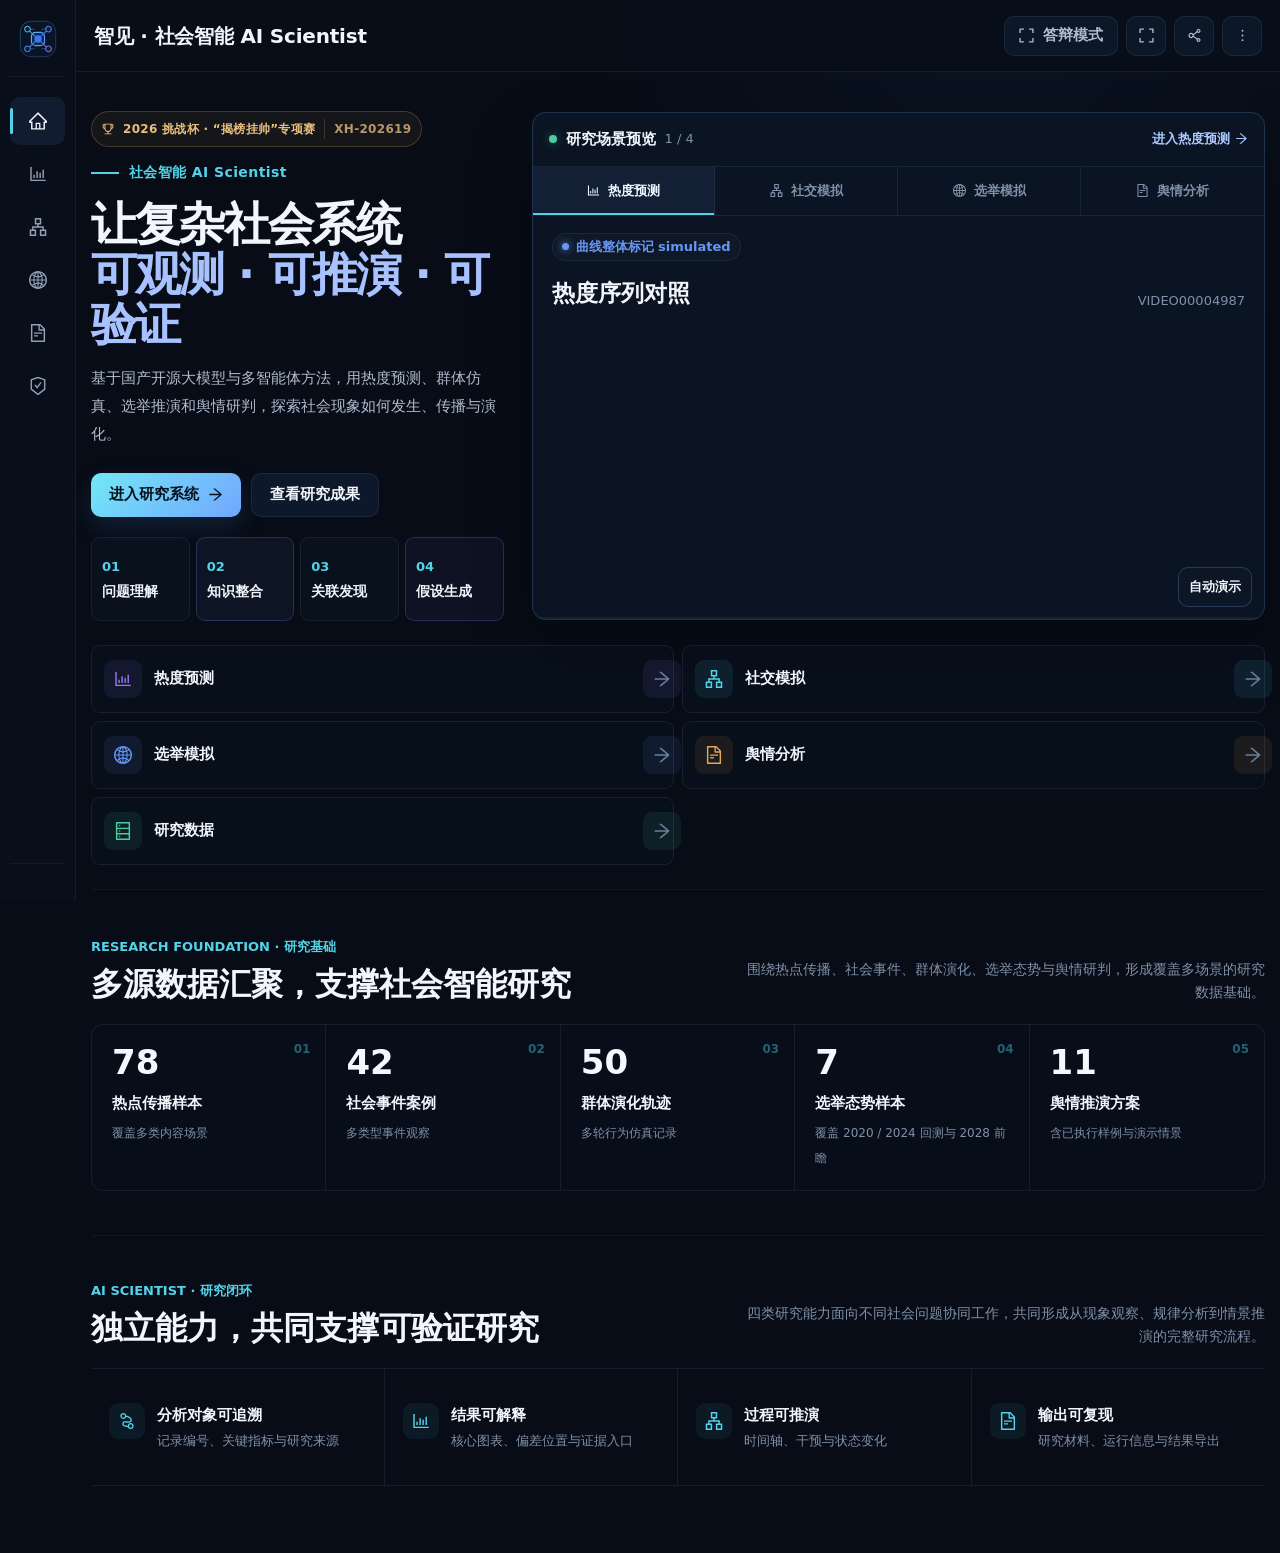
==== index.html @ b5a38bbb "Publish responsive Zhijian AI Scientist showcase" ====
<!doctype html>
<html lang="zh-CN">
  <head>
    <meta charset="UTF-8" />
    <meta name="viewport" content="width=device-width, initial-scale=1.0, viewport-fit=cover" />
    <meta name="theme-color" content="#050913" />
    <link rel="icon" type="image/svg+xml" href="./favicon.svg" />
    <meta name="description" content="智见 - 面向挑战杯的社会智能 AI Scientist 分析与模拟平台" />
    <title>智见 · 社会智能 AI Scientist</title>
    <script type="module" crossorigin src="./assets/index-C0Uog1P8.js"></script>
    <link rel="modulepreload" crossorigin href="./assets/jsx-runtime-D5q0Dhmc.js">
    <link rel="stylesheet" crossorigin href="./assets/index-C9B5dlWa.css">
  </head>
  <body>
    <div id="root"></div>
  </body>
</html>
---- assets/index-C9B5dlWa.css ----
:root{--lightningcss-light: ;--lightningcss-dark:initial;color-scheme:dark;--bg-0:#070c16;--bg-1:#09111d;--bg-2:#0b1422;--panel:#0c1625;--panel-raised:#101c2e;--panel-soft:#091321;--line:#8ea6c91c;--line-strong:#709ee045;--text-1:#f2f6fc;--text-2:#b0bdd0;--text-3:#7f90a8;--blue:#6697f6;--cyan:#54d3e8;--purple:#9478ee;--green:#4ccda0;--orange:#e2a853;--red:#ef7182;--rep:#df6877;--dem:#5f8ee9;--shadow:0 18px 44px #0000002e;--radius-xl:14px;--radius-lg:12px;--radius-md:10px;--sidebar:208px;--sidebar-collapsed:76px;--topbar:72px;--font-cn:"Noto Sans SC", "PingFang SC", "Microsoft YaHei", system-ui, sans-serif;--type-display-size:clamp(48px, 4.2vw, 58px);--type-page-title-size:clamp(28px, 2vw, 32px);--type-panel-title-size:18px;--type-body-size:15px;--type-label-size:13px;--font-latin:Inter, "Segoe UI", system-ui, sans-serif;--space-1:8px;--space-2:16px;--space-3:24px;--space-4:32px}*{box-sizing:border-box}html{scroll-behavior:smooth;background:var(--bg-0)}body{background:var(--bg-0);min-height:100vh;color:var(--text-1);font-family:var(--font-cn);font-size:var(--type-body-size);-webkit-font-smoothing:antialiased;text-rendering:optimizelegibility;margin:0;line-height:1.67}button,input,select,textarea{font:inherit}select{text-align:left;text-align-last:left;vertical-align:middle;line-height:1.35}select option{color:var(--text-1);background:#0a1423}button,a{-webkit-tap-highlight-color:transparent}button{color:inherit}a{color:inherit;text-decoration:none}img{max-width:100%;display:block}button:focus-visible,a:focus-visible,input:focus-visible,select:focus-visible,textarea:focus-visible{outline-offset:2px;outline:2px solid #54d3e8cc}::selection{color:#fff;background:#6697f659}::-webkit-scrollbar{width:9px;height:9px}::-webkit-scrollbar-track{background:#0409106b}::-webkit-scrollbar-thumb{background:#7c92b447 padding-box padding-box;border:2px solid #0000;border-radius:10px}::-webkit-scrollbar-thumb:hover{background:#7c92b47a padding-box padding-box;border:2px solid #0000}#root{min-height:100vh}[data-motion=reduced] *,[data-motion=reduced] :before,[data-motion=reduced] :after{scroll-behavior:auto!important;transition-duration:.001ms!important;animation-duration:.001ms!important;animation-iteration-count:1!important}.project-emblem{flex:none;width:48px;height:48px}.project-emblem.is-compact{width:42px;height:42px}.icon-button,.tool-button,.compact-button,.primary-button,.secondary-button,.ghost-button{cursor:pointer;white-space:nowrap;border:0;justify-content:center;align-items:center;gap:9px;transition:transform .16s,background .16s,border-color .16s,color .16s,opacity .16s;display:inline-flex}.icon-button{width:40px;height:40px;color:var(--text-2);border:1px solid var(--line);background:#0c1727;border-radius:10px}.icon-button:hover{color:#fff;border-color:var(--line-strong);background:#122238}.tool-button,.compact-button{min-height:40px;color:var(--text-2);border:1px solid var(--line);background:#0c1727;border-radius:10px;padding:0 14px;font-size:15px;font-weight:600}.tool-button:hover,.compact-button:hover{color:#fff;border-color:var(--line-strong);background:#122238}.tool-button.active,.presentation-toggle.active{color:#dff9ff;background:#54d3e81c;border-color:#54d3e857}.primary-button,.secondary-button{border-radius:10px;min-height:44px;padding:0 18px;font-size:15px;font-weight:700}.primary-button{color:#07111c;background:linear-gradient(135deg,#72e8f6,#72a6ff);box-shadow:0 10px 26px #4c91e129}.primary-button:hover{filter:brightness(1.04);transform:translateY(-1px)}.secondary-button{color:var(--text-1);border:1px solid var(--line);background:#0d192a}.secondary-button:hover,.secondary-button.active{border-color:var(--line-strong);background:#122239}button:disabled{cursor:not-allowed;opacity:.42}.data-badge{border:1px solid var(--line);min-height:28px;color:var(--text-2);white-space:nowrap;background:#ffffff05;border-radius:999px;align-items:center;gap:7px;padding:0 9px;font-size:13px;font-weight:600;display:inline-flex}.data-badge i{background:currentColor;border-radius:50%;width:7px;height:7px;box-shadow:0 0 8px}.data-history{color:#91a8c8}.data-truth{color:var(--green)}.data-simulation{color:var(--blue)}.data-prediction{color:var(--purple)}.data-input{color:var(--orange)}.data-source{color:var(--cyan)}.data-missing{color:#8b98aa}.pill{border:1px solid var(--line);min-height:30px;color:var(--text-2);background:#ffffff05;border-radius:999px;align-items:center;gap:7px;padding:0 10px;font-size:13px;font-weight:600;display:inline-flex}.pill-blue{color:#a9c7ff;background:#6697f614;border-color:#6697f638}.pill-cyan{color:#a9f1fb;background:#54d3e814;border-color:#54d3e838}.pill-purple{color:#c6b5ff;background:#9478ee14;border-color:#9478ee38}.pill-green{color:#aef1d4;background:#4ccda014;border-color:#4ccda038}.pill-orange{color:#f2cb88;background:#e2a85314;border-color:#e2a85338}.surface-panel{border:1px solid var(--line);border-radius:var(--radius-xl);background:var(--panel);min-width:0;position:relative;overflow:hidden}.surface-panel.surface-primary{background:linear-gradient(145deg,#132237fa,#0a1422fa);border-color:#6697f647;box-shadow:0 20px 48px #0000002e,inset 0 1px #ffffff06}.surface-panel.surface-primary:before{content:"";opacity:.8;background:linear-gradient(90deg,#0000,#54d3e8b3,#9478eeb3,#0000);height:2px;position:absolute;inset:0 0 auto}.surface-panel.surface-quiet{background:var(--panel-soft);border-color:#8ea6c914}.panel-header{justify-content:space-between;align-items:flex-start;gap:16px;min-height:66px;padding:18px 20px 12px;display:flex}.panel-heading{min-width:0}.panel-title-row{flex-wrap:wrap;align-items:center;gap:10px;display:flex}.panel-title{color:var(--text-1);letter-spacing:-.2px;margin:0;font-size:18px;font-weight:700;line-height:1.35}.panel-subtitle{color:var(--text-3);margin:5px 0 0;font-size:14px;line-height:1.5}.panel-actions{flex-wrap:wrap;align-items:center;gap:8px;margin-left:auto;display:flex}.panel-body{min-width:0;padding:0 20px 20px}.context-toolbar{border:1px solid var(--line);z-index:12;background:#0a1320f5;border-radius:12px;align-items:center;gap:12px;min-height:64px;margin-bottom:22px;padding:10px 12px;display:flex;position:relative;box-shadow:0 10px 30px #0000001a}.context-primary,.context-filters,.context-sources,.context-actions{align-items:center;gap:9px;display:flex}.context-spacer{flex:1}.context-sources{flex-wrap:wrap;justify-content:flex-end}.toolbar-field{border:1px solid var(--line);background:#091321;border-radius:10px;align-items:center;gap:10px;min-height:42px;padding:0 11px;display:flex}.toolbar-field>span{color:var(--text-3);white-space:nowrap;font-size:13px}.toolbar-field select,.tech-select{min-height:34px;color:var(--text-1);border:1px solid var(--line);background:#0c1727;border-radius:8px;outline:none;padding:0 30px 0 10px;font-size:14px}.toolbar-summary{color:var(--text-2);font-size:14px}.record-picker{min-width:280px;position:relative}.record-picker-trigger{border:1px solid var(--line);cursor:pointer;text-align:left;background:#091321;border-radius:10px;justify-content:space-between;align-items:center;gap:14px;width:100%;min-height:44px;padding:7px 12px;display:flex}.record-picker-trigger:hover,.record-picker-trigger.active{border-color:var(--line-strong);background:#0d1a2c}.record-picker-trigger>span{flex-direction:column;align-items:flex-start;min-width:0;line-height:1.2;display:flex}.record-picker-trigger small{color:var(--text-3);font-size:13px;line-height:1.25}.record-picker-trigger strong{text-overflow:ellipsis;white-space:nowrap;max-width:340px;color:var(--text-1);margin-top:4px;font-size:14px;font-weight:700;line-height:1.35;overflow:hidden}.record-picker-popover{z-index:80;border:1px solid var(--line-strong);background:#0a1423;border-radius:12px;width:min(460px,100vw - 40px);padding:14px;position:absolute;top:calc(100% + 8px);left:0;box-shadow:0 24px 60px #00000061}.picker-header{justify-content:space-between;align-items:center;padding:1px 2px 11px;display:flex}.picker-header strong{font-size:15px}.picker-header span{color:var(--text-3);font-size:13px}.picker-search{border:1px solid var(--line);min-height:42px;color:var(--text-3);background:#07101c;border-radius:9px;align-items:center;gap:10px;padding:0 11px;display:flex}.picker-search input{width:100%;min-width:0;color:var(--text-1);background:0 0;border:0;outline:0;font-size:14px}.picker-list{flex-direction:column;gap:6px;max-height:min(440px,58vh);margin-top:10px;padding-right:2px;display:flex;overflow:auto}.picker-list>button{width:100%;min-height:58px;color:var(--text-2);cursor:pointer;text-align:left;background:0 0;border:1px solid #0000;border-radius:9px;flex-direction:column;justify-content:center;align-items:stretch;gap:4px;padding:10px 12px;display:flex;position:relative}.picker-list>button:hover{background:#0e1b2e}.picker-list>button.active{background:#6697f61a;border-color:#6697f642}.picker-list>button strong{min-width:0;color:var(--text-1);font-size:14px;line-height:1.4}.picker-list>button span{min-width:0;color:var(--text-3);font-size:13px;line-height:1.35}.object-heading{justify-content:space-between;align-items:flex-end;gap:24px;margin:0 0 20px;display:flex}.object-heading>div:first-child{min-width:0}.object-eyebrow{color:var(--text-3);font-family:var(--font-latin), var(--font-cn);letter-spacing:.4px;font-size:13px;font-weight:700}.object-heading h2{color:var(--text-1);letter-spacing:-.6px;margin:5px 0;font-size:clamp(28px,2vw,34px);line-height:1.22}.object-description{max-width:900px;color:var(--text-2);margin:0;font-size:15px;line-height:1.7}.object-meta{flex:none;align-items:center;gap:8px;display:flex}.value-strip{border:1px solid var(--line);background:var(--panel-soft);border-radius:12px;grid-template-columns:repeat(4,minmax(0,1fr));margin:16px 0;display:grid;overflow:hidden}.value-strip>div{border-right:1px solid var(--line);min-height:104px;padding:16px 18px;position:relative}.value-strip>div:last-child{border-right:0}.value-strip>div.is-accent{background:linear-gradient(135deg,#9478ee24,#0c1625f5)}.value-strip>div.is-accent:before{content:"";background:var(--purple);width:3px;position:absolute;top:0;bottom:0;left:0}.value-strip span{color:var(--text-3);font-size:13px}.value-strip strong{color:var(--text-1);font-family:var(--font-latin), var(--font-cn);font-variant-numeric:tabular-nums;margin-top:5px;font-size:clamp(25px,2vw,34px);line-height:1.15;display:block}.value-strip footer{min-height:28px;color:var(--text-3);flex-wrap:wrap;align-items:center;gap:8px;margin-top:8px;font-size:13px;display:flex}.data-meaning{color:var(--text-3);flex-wrap:wrap;align-items:center;gap:6px 12px;font-size:13px;display:flex}.data-meaning span{gap:5px;display:inline-flex}.data-meaning b{color:var(--text-2);font-weight:700}.conclusion-bar{border:1px solid var(--line);min-height:50px;color:var(--text-2);background:#091421;border-radius:10px;align-items:center;gap:12px;margin-top:14px;padding:11px 14px;font-size:14px;line-height:1.65;display:flex}.conclusion-bar strong{color:var(--text-1)}.conclusion-mark{background:var(--blue);border-radius:4px;align-self:stretch;width:4px}.conclusion-purple .conclusion-mark{background:var(--purple)}.conclusion-cyan .conclusion-mark{background:var(--cyan)}.conclusion-orange .conclusion-mark{background:var(--orange)}.empty-state{min-height:150px;color:var(--text-3);text-align:center;flex-direction:column;justify-content:center;align-items:center;gap:8px;display:flex}.empty-state .anticon{opacity:.68;font-size:28px}.empty-state strong{color:var(--text-2);font-size:15px}.empty-state p{max-width:420px;margin:0;font-size:14px}.metrics-grid{gap:14px;display:grid}.metrics-grid.four{grid-template-columns:repeat(4,minmax(0,1fr))}.metric-card{border:1px solid var(--line);background:var(--panel);border-radius:12px;min-height:126px;padding:16px 17px}.metric-card.is-featured{border-color:var(--line-strong);background:var(--panel-raised)}.metric-topline,.metric-footer{justify-content:space-between;align-items:center;gap:10px;display:flex}.metric-label{color:var(--text-2);font-size:13px}.metric-icon{color:var(--text-3);font-size:18px}.metric-value-row{align-items:baseline;gap:6px;margin-top:7px;display:flex}.metric-value-row strong{font-size:30px;line-height:1.1}.metric-value-row>span{color:var(--text-3);font-size:13px}.metric-footer{color:var(--text-3);margin-top:10px;font-size:13px}.metric-hint{min-width:0}.two-column-grid{grid-template-columns:repeat(2,minmax(0,1fr));gap:16px;margin-top:16px;display:grid}.chart-xl{height:392px}.chart-large{height:310px}.chart-social-wide{height:270px}.chart-opinion-primary{height:320px}.tag-row{flex-wrap:wrap;gap:8px;display:flex}.presentation-secondary{display:contents}.source-notice{min-height:42px;color:var(--text-2);border:1px solid var(--line);background:#0a1626;border-radius:10px;align-items:center;gap:9px;padding:9px 12px;font-size:13px;display:flex}.source-notice.compact{min-height:34px}.source-warning{color:#e9d0a4;background:#e2a85313;border-color:#e2a85347}.source-danger{color:#f1bcc4;background:#ef718213;border-color:#ef71824d}.source-notice strong{color:var(--text-1)}.record-picker-trigger:focus-visible{border-color:var(--cyan)}.picker-list>button.keyboard-active{outline-offset:-2px;background:#102039;outline:2px solid #54d3e8a6}.picker-list>button[aria-selected=true]{padding-right:70px}.picker-list>button[aria-selected=true]:after{content:"当前";color:#78ddea;background:#54d3e814;border:1px solid #54d3e833;border-radius:999px;place-items:center;min-width:38px;height:22px;font-size:11px;font-weight:700;line-height:1;display:grid;position:absolute;top:50%;right:12px;transform:translateY(-50%)}.expandable-text p{color:var(--text-2);-webkit-line-clamp:var(--clamp-lines,3);-webkit-box-orient:vertical;margin:0;font-size:15px;line-height:1.72;display:-webkit-box;overflow:hidden}.expandable-text.expanded p{display:block;overflow:visible}.expandable-text button{color:#a9c7ff;cursor:pointer;background:0 0;border:0;margin-top:6px;padding:0;font-size:13px;font-weight:700}.error-state,.route-error-boundary{min-height:240px;color:var(--text-3);text-align:center;flex-direction:column;justify-content:center;align-items:center;gap:10px;padding:28px;display:flex}.error-state-icon{width:38px;height:38px;color:var(--red);background:#ef718214;border:1px solid #ef718259;border-radius:50%;place-items:center;font-size:20px;font-weight:800;display:grid}.error-state strong,.route-error-boundary h2{color:var(--text-1);font-size:18px}.error-state p,.route-error-boundary p{max-width:640px;margin:0;font-size:14px;line-height:1.65}.drawer-layer,.dialog-layer{z-index:200;justify-content:flex-end;display:flex;position:fixed;inset:0}.drawer-scrim{-webkit-backdrop-filter:blur(2px);backdrop-filter:blur(2px);cursor:default;background:#02070dad;border:0;width:100%;position:absolute;inset:0}.detail-drawer{z-index:1;border-left:1px solid var(--line-strong);background:#091321;height:100%;animation:.2s ease-out drawerIn;position:relative;overflow:hidden;box-shadow:-28px 0 70px #00000059}@keyframes drawerIn{0%{opacity:.4;transform:translate(24px)}to{opacity:1;transform:translate(0)}}.drawer-header{border-bottom:1px solid var(--line);justify-content:space-between;align-items:flex-start;gap:20px;min-height:82px;padding:20px 22px;display:flex}.drawer-header h2{margin:0;font-size:21px;line-height:1.35}.drawer-header p{color:var(--text-3);margin:5px 0 0;font-size:14px;line-height:1.55}.drawer-content{height:calc(100% - 82px);padding:22px;overflow:auto}.info-sections{flex-direction:column;gap:24px;display:flex}.info-sections>section{border-bottom:1px solid var(--line);padding-bottom:20px}.info-sections>section:last-child{border-bottom:0}.info-sections header h3{margin:0;font-size:17px}.info-sections header p{color:var(--text-3);margin:5px 0 0;font-size:14px;line-height:1.6}.info-sections dl{margin:14px 0 0}.info-sections dl>div{border-top:1px solid #8ea6c913;grid-template-columns:150px minmax(0,1fr);gap:18px;padding:12px 0;display:grid}.info-sections dt{color:var(--text-3);font-size:13px;font-weight:600}.info-sections dd{min-width:0;color:var(--text-1);overflow-wrap:anywhere;flex-wrap:wrap;align-items:flex-start;gap:8px;margin:0;font-size:14px;display:flex}.info-sections dd>span:first-child{flex:220px}.info-sections dd small{color:var(--text-3);flex:100%;font-size:13px;line-height:1.55}.chart-tools{align-items:center;gap:6px;display:inline-flex}.compact-icon{border-radius:8px;width:34px;height:34px}.chart-inspector-visual{min-height:560px}.chart-inspector-visual>*{height:68vh!important;min-height:540px!important}.data-table-wrap{border:1px solid var(--line);border-radius:10px;max-height:calc(100vh - 170px);overflow:auto}.data-table{border-collapse:collapse;width:100%;font-size:14px}.data-table caption{color:var(--text-2);text-align:left;padding:13px 14px;font-weight:700}.data-table th,.data-table td{border-bottom:1px solid var(--line);text-align:left;vertical-align:top;white-space:nowrap;padding:11px 13px}.data-table th{z-index:1;color:var(--text-2);background:#101c2e;font-size:13px;position:sticky;top:0}.data-table td{color:var(--text-1);font-variant-numeric:tabular-nums}.data-table tbody tr:hover{background:#6697f60e}.dialog-layer{justify-content:center;align-items:center}.confirm-dialog{z-index:1;border:1px solid var(--line-strong);background:#0b1626;border-radius:14px;width:min(440px,100vw - 32px);padding:24px;position:relative;box-shadow:0 28px 72px #0000006b}.confirm-dialog h3{margin:0;font-size:20px}.confirm-dialog p{color:var(--text-2);margin:10px 0 22px;font-size:14px;line-height:1.7}.confirm-dialog>div{justify-content:flex-end;gap:10px;display:flex}.danger-button{color:#fff;cursor:pointer;background:#b84456;border:1px solid #ef718257;border-radius:10px;min-height:44px;padding:0 18px;font-size:15px;font-weight:700}.danger-link-button{color:#f19aa7;cursor:pointer;background:0 0;border:0;font-size:14px;font-weight:650}.danger-link-button:hover{color:#ffd3d9}.evidence-list{flex-direction:column;gap:10px;display:flex}.evidence-list article{border:1px solid var(--line);background:var(--panel-soft);border-radius:11px;grid-template-columns:38px minmax(0,1fr) auto;align-items:flex-start;gap:13px;padding:15px;display:grid}.evidence-index{width:34px;height:34px;color:var(--cyan);font-family:var(--font-latin);background:#54d3e814;border-radius:9px;place-items:center;font-size:13px;font-weight:700;display:grid}.evidence-list h4{margin:0;font-size:15px}.evidence-list p{color:var(--text-3);margin:5px 0 0;font-size:14px;line-height:1.6}.evidence-list article>div>strong{color:var(--text-1);margin-top:7px;font-size:16px;display:block}.field-help{color:var(--text-3);margin-top:6px;font-size:13px;line-height:1.5;display:block}.field-error{color:#f09bab;margin-top:6px;font-size:13px;display:block}.app-shell{background:var(--bg-0);min-height:100vh}.business-backdrop{z-index:0;pointer-events:none;background:radial-gradient(circle at 78% 0,#416bae14,#0000 32%),#070c16;position:fixed;inset:0}.sidebar{z-index:30;width:var(--sidebar);background:#080f1a;border-right:1px solid #8ea6c91a;flex-direction:column;padding:18px 14px;transition:width .2s,transform .2s;display:flex;position:fixed;top:0;bottom:0;left:0}.brand-block{border-bottom:1px solid #8ea6c914;align-items:center;gap:12px;min-height:58px;padding:0 4px 16px;display:flex}.brand-copy{flex-direction:column;min-width:0;line-height:1.3;display:flex}.brand-copy strong{letter-spacing:.1px;white-space:nowrap;font-size:15px}.brand-copy span{color:var(--text-3);margin-top:4px;font-size:13px}.side-nav{flex-direction:column;gap:5px;margin-top:20px;display:flex}.side-nav-item{color:#91a0b5;border-radius:10px;align-items:center;gap:12px;min-height:48px;padding:0 13px;font-size:15px;font-weight:650;display:flex;position:relative}.side-nav-item:hover{color:var(--text-1);background:#6697f60e}.side-nav-item.active{color:#f1f6fd;background:#6697f61a}.side-nav-item.active:before{content:"";background:var(--cyan);border-radius:3px;width:3px;position:absolute;top:11px;bottom:11px;left:0}.side-icon{place-items:center;width:22px;font-size:18px;display:grid}.nav-tooltip{z-index:100;border:1px solid var(--line);min-width:max-content;color:var(--text-1);opacity:0;pointer-events:none;box-shadow:var(--shadow);background:#101b2b;border-radius:8px;padding:7px 10px;font-size:13px;font-weight:600;transition:opacity .16s .18s,transform .16s .18s;position:absolute;top:50%;left:calc(100% + 12px);transform:translateY(-50%)translate(-4px)}.side-nav-item:hover .nav-tooltip,.side-nav-item:focus-visible .nav-tooltip{opacity:1;transform:translateY(-50%)translate(0)}.sidebar-foot{border-top:1px solid #8ea6c914;justify-content:space-between;align-items:flex-end;gap:10px;margin-top:auto;padding-top:18px;display:flex}.sidebar-foot p{color:var(--text-3);margin:0;font-size:13px;line-height:1.7}.collapse-button{flex:none;width:38px;height:38px}.app-main{min-height:100vh;margin-left:var(--sidebar);z-index:1;transition:margin-left .2s;position:relative}.topbar{z-index:20;height:var(--topbar);-webkit-backdrop-filter:blur(10px);backdrop-filter:blur(10px);background:#080f1af5;border-bottom:1px solid #8ea6c917;align-items:center;padding:0 24px;display:flex;position:sticky;top:0}.topbar-title{align-items:baseline;gap:12px;min-width:0;display:flex}.topbar-title h1{letter-spacing:-.2px;white-space:nowrap;text-overflow:ellipsis;margin:0;font-size:20px;line-height:1.3;overflow:hidden}.topbar-title span{color:var(--text-3);white-space:nowrap;font-size:13px}.topbar-tools{align-items:center;gap:8px;margin-left:auto;display:flex}.settings-control{position:relative}.settings-popover{border:1px solid var(--line-strong);background:#0a1423;border-radius:12px;width:320px;padding:14px;position:absolute;top:calc(100% + 9px);right:0;box-shadow:0 24px 60px #0000005c}.settings-section{border-bottom:1px solid var(--line);padding:2px 2px 13px}.settings-section>strong{align-items:center;gap:8px;font-size:14px;display:flex}.settings-badges{flex-wrap:wrap;gap:7px;margin-top:11px;display:flex}.settings-row{width:100%;min-height:62px;color:var(--text-2);cursor:pointer;text-align:left;background:0 0;border:0;align-items:center;gap:12px;padding:11px 6px 3px;display:flex}.settings-row>.anticon{font-size:19px}.settings-row span{flex-direction:column;display:flex}.settings-row strong{color:var(--text-1);font-size:14px}.settings-row small{color:var(--text-3);margin-top:3px;font-size:13px}.page-stage{min-height:calc(100vh - var(--topbar));padding:24px}.page-content{width:min(1720px,100%);margin:0 auto}.mobile-brand,.mobile-dock{display:none}.app-shell.is-collapsed .sidebar{width:var(--sidebar-collapsed);padding-inline:10px}.app-shell.is-collapsed .brand-block,.app-shell.is-collapsed .side-nav-item,.app-shell.is-collapsed .sidebar-foot{justify-content:center}.app-shell.is-collapsed .side-nav-item{padding-inline:0}.app-shell.is-collapsed .app-main{margin-left:var(--sidebar-collapsed)}.presentation-mode .topbar{height:56px;padding-inline:16px}.presentation-mode .page-stage{min-height:calc(100vh - 56px);padding:14px 16px}.presentation-mode .sidebar{width:var(--sidebar-collapsed);padding-inline:10px}.presentation-mode .brand-block,.presentation-mode .side-nav-item,.presentation-mode .sidebar-foot{justify-content:center}.presentation-mode .side-nav-item{padding-inline:0}.presentation-mode .brand-copy,.presentation-mode .side-label,.presentation-mode .sidebar-foot p,.presentation-mode .collapse-button{display:none}.presentation-mode .app-main{margin-left:var(--sidebar-collapsed)}.presentation-mode .topbar-title span{display:none}.presentation-mode .context-toolbar{min-height:56px;margin-bottom:12px;padding-block:6px}.presentation-mode .object-heading{margin-bottom:12px}.presentation-mode .object-description{display:none}.presentation-mode .object-heading h2{font-size:27px}.presentation-mode .presentation-secondary{display:none!important}.presentation-mode .value-strip{margin-block:12px 0}.presentation-mode .value-strip>div{min-height:88px;padding-block:12px}.presentation-mode .chart-xl{height:320px}.presentation-mode .us-map-stage,.presentation-mode .us-map-wrap{min-height:430px}.presentation-mode .social-trend-primary{margin-top:12px}.presentation-mode .chart-social-wide{height:200px}.presentation-hint{z-index:120;border:1px solid var(--line-strong);color:var(--text-2);box-shadow:var(--shadow);pointer-events:none;background:#08101cf0;border-radius:999px;padding:8px 13px;font-size:13px;position:fixed;bottom:18px;left:50%;transform:translate(-50%)}.presentation-mode .settings-control,.presentation-mode .object-description{display:none}.presentation-mode .panel-subtitle{font-size:13px}.presentation-mode .chart-tools{display:none}.home-page{padding-bottom:28px}.home-hero{min-height:calc(100vh - var(--topbar) - 36px);grid-template-columns:minmax(400px,.82fr) minmax(590px,1.18fr);align-items:center;gap:42px 54px;padding:30px 0 24px;display:grid}.home-copy{max-width:680px}.challenge-ribbon{color:#e9bf7e;letter-spacing:.3px;background:#e2a85311;border:1px solid #e2a8533d;border-radius:999px;align-items:center;gap:9px;width:fit-content;margin-bottom:14px;padding:7px 10px;font-size:12px;font-weight:750;display:inline-flex}.challenge-ribbon b{color:#b8986a;font-family:var(--font-latin);border-left:1px solid #e2a85338;padding-left:9px;font-weight:700}.home-kicker{color:var(--cyan);letter-spacing:.4px;align-items:center;gap:10px;font-size:14px;font-weight:700;display:flex}.home-kicker span{background:var(--cyan);width:28px;height:2px}.home-copy h2{font-size:var(--type-display-size);letter-spacing:-1.8px;margin:16px 0;line-height:1.08}.home-copy h2 em{color:#a8c2ff;font-style:normal}.home-copy>p{max-width:640px;color:var(--text-2);margin:0;font-size:16px;line-height:1.85}.home-actions{flex-wrap:wrap;align-items:center;gap:10px;margin-top:24px;display:flex}.home-actions a.secondary-button{text-decoration:none}.research-chain{grid-template-columns:minmax(0,1fr) 22px minmax(0,1.12fr) 22px minmax(0,1fr) 22px minmax(0,.92fr);align-items:stretch;gap:4px;margin-top:28px;display:grid}.research-chain>div{border-top:1px solid var(--line);border-bottom:1px solid var(--line);background:#0c16258c;flex-direction:column;justify-content:center;min-height:100px;padding:13px 14px;display:flex}.research-chain>div:first-child{border-left:1px solid var(--line);border-radius:10px 0 0 10px}.research-chain>div:last-child{border-right:1px solid var(--line);border-radius:0 10px 10px 0}.research-chain>i{background:linear-gradient(90deg,#54d3e82e,#6697f69e);align-self:center;height:1px;position:relative}.research-chain>i:after{content:"";border-top:1px solid var(--blue);border-right:1px solid var(--blue);width:7px;height:7px;position:absolute;top:-3px;right:-1px;transform:rotate(45deg)}.research-chain span{color:var(--cyan);font-family:var(--font-latin);font-size:13px;font-weight:700}.research-chain strong{color:var(--text-1);margin-top:5px;font-size:14px;line-height:1.4}.research-chain small{color:var(--text-3);margin-top:4px;font-size:13px;line-height:1.45}.research-chain-core{background:#6697f611!important;border-color:#6697f63d!important}.research-chain-target{background:#9478ee0f!important;border-color:#9478ee40!important}.system-preview-window{background:#0a1422;border:1px solid #709ee038;border-radius:14px;min-width:0;overflow:hidden;box-shadow:0 28px 64px #0000003d}.preview-window-top{border-bottom:1px solid var(--line);justify-content:space-between;align-items:center;gap:12px;min-height:54px;padding:0 16px;display:flex}.preview-window-top>div{align-items:center;gap:9px;display:flex}.preview-window-top strong{font-size:15px}.preview-window-top small{color:var(--text-3);font-size:13px}.preview-window-top>a{color:#abc9ff;font-size:13px;font-weight:700}.window-dot{background:var(--green);border-radius:50%;width:8px;height:8px;box-shadow:0 0 10px #4ccda06b}.preview-tabs{border-bottom:1px solid var(--line);grid-template-columns:repeat(4,1fr);display:grid}.preview-tabs button{border:0;border-right:1px solid var(--line);min-height:48px;color:var(--text-3);cursor:pointer;background:0 0;justify-content:center;align-items:center;gap:8px;font-size:13px;font-weight:650;display:flex}.preview-tabs button:last-child{border-right:0}.preview-tabs button:hover{color:var(--text-1);background:#6697f60a}.preview-tabs button.active{color:#eff7ff;box-shadow:inset 0 -2px 0 var(--cyan);background:#6697f616}.preview-body{min-height:390px;padding:17px 19px 19px}.preview-meta{align-items:center;gap:8px;min-height:28px;display:flex}.preview-meta>span:not(.data-badge){color:var(--text-3);margin-left:auto;font-size:13px}.preview-title{justify-content:space-between;align-items:flex-end;gap:18px;margin-top:13px;display:flex}.preview-title h3{margin:0;font-size:23px}.preview-title p{max-width:56%;color:var(--text-3);text-align:right;text-overflow:ellipsis;white-space:nowrap;margin:0;font-size:13px;overflow:hidden}.preview-chart{height:264px;margin-top:16px}.preview-map{height:296px;margin-top:5px}.preview-map .us-map-wrap{height:100%;min-height:0}.preview-progress{background:#8ea6c914;height:2px;overflow:hidden}.preview-progress i{background:linear-gradient(90deg, var(--cyan), var(--blue));width:0;height:100%;display:block}.preview-progress.is-running i{animation:11s linear forwards previewProgress}@keyframes previewProgress{0%{width:0}to{width:100%}}.home-capability-strip{grid-column:1/-1;grid-template-columns:repeat(5,minmax(0,1fr));gap:8px;display:grid}.capability-entry{border-top:1px solid var(--line);border-bottom:1px solid var(--line);min-height:82px;color:var(--text-2);background:#0a13207a;grid-template-columns:38px minmax(0,1fr) 18px;align-items:center;gap:12px;padding:13px 15px;transition:background .16s,border-color .16s,transform .16s;display:grid}.capability-entry:first-child{border-left:1px solid var(--line);border-radius:10px 0 0 10px}.capability-entry:last-child{border-right:1px solid var(--line);border-radius:0 10px 10px 0}.capability-entry:hover{border-color:var(--line-strong);background:#0e1b2c;transform:translateY(-1px)}.capability-entry>span{width:38px;height:38px;color:var(--blue);background:#6697f617;border-radius:9px;place-items:center;font-size:18px;display:grid}.entry-purple>span{color:var(--purple);background:#9478ee17}.entry-cyan>span{color:var(--cyan);background:#54d3e817}.entry-orange>span{color:var(--orange);background:#e2a85317}.entry-green>span{color:var(--green);background:#4ccda017}.capability-entry strong{color:var(--text-1);font-size:15px;display:block}.capability-entry small{color:var(--text-3);margin-top:3px;font-size:13px;line-height:1.35;display:block}.capability-entry>.anticon:last-child{color:#69809e}.home-method-section{border-top:1px solid #8ea6c914;padding:42px 0 24px}.home-proof-section{border-top:1px solid #8ea6c914;padding:44px 0}.home-proof-grid{border:1px solid var(--line);background:#09121f6b;border-radius:12px;grid-template-columns:repeat(5,minmax(0,1fr));display:grid;overflow:hidden}.home-proof-grid>div{border-right:1px solid var(--line);min-height:146px;padding:20px;position:relative}.home-proof-grid>div:last-child{border-right:0}.home-proof-grid>div>span{color:#54d3e86b;font-family:var(--font-latin);font-size:12px;font-weight:800;position:absolute;top:14px;right:15px}.home-proof-grid strong{color:#f3f8ff;font-family:var(--font-latin);font-size:34px;line-height:1;display:block}.home-proof-grid p{color:var(--text-1);margin:12px 0 4px;font-size:15px;font-weight:700}.home-proof-grid small{color:var(--text-3);font-size:12px}.home-section-heading{justify-content:space-between;align-items:flex-end;gap:24px;margin-bottom:20px;display:flex}.home-section-heading span{color:var(--cyan);font-size:13px;font-weight:700}.home-section-heading h2{margin:5px 0 0;font-size:32px;line-height:1.25}.home-section-heading>p{max-width:520px;color:var(--text-3);text-align:right;margin:0;font-size:14px;line-height:1.65}.method-rail{border-top:1px solid var(--line);border-bottom:1px solid var(--line);grid-template-columns:repeat(4,minmax(0,1fr));display:grid}.method-rail>div{border-right:1px solid var(--line);grid-template-columns:36px minmax(0,1fr);align-content:center;gap:3px 12px;min-height:116px;padding:18px;display:grid}.method-rail>div:last-child{border-right:0}.method-rail .anticon{width:36px;height:36px;color:var(--cyan);background:#54d3e812;border-radius:9px;grid-row:1/span 2;place-items:center;font-size:18px;display:grid}.method-rail strong{font-size:15px}.method-rail span{color:var(--text-3);font-size:13px;line-height:1.45}.heat-page-compact{padding-bottom:28px}.heat-page-compact .context-toolbar{min-height:54px;margin-bottom:12px;padding:6px 8px}.heat-page-compact .record-picker-trigger{min-height:40px;padding-block:5px}.heat-page-compact .record-picker-trigger small,.heat-page-compact .toolbar-field>span{font-size:12px}.heat-page-compact .record-picker-trigger strong,.heat-page-compact .toolbar-field select{font-size:13px}.heat-page-compact .toolbar-field{min-height:40px}.heat-page-compact .compact-button{min-height:36px;font-size:12px}.heat-event-hero{background:radial-gradient(circle at 88% 15%,#5a78ee21,#0000 28%),linear-gradient(135deg,#111f33fa,#0a1320fa);border:1px solid #5d8fd938;border-radius:12px;grid-template-columns:minmax(0,1fr) 160px;align-items:center;gap:22px;min-height:116px;margin-bottom:10px;padding:16px 18px;display:grid}.heat-event-main{min-width:0}.heat-event-kicker{flex-wrap:wrap;align-items:center;gap:6px;display:flex}.heat-event-kicker>span{color:var(--cyan);letter-spacing:.8px;margin-right:4px;font-size:11px;font-weight:800}.heat-event-kicker i,.heat-tags b{color:#a9c3ff;background:#5476d81a;border:1px solid #6e93f22e;border-radius:999px;padding:3px 7px;font-size:11px;font-style:normal;font-weight:700}.heat-event-hero h2{color:var(--text-1);letter-spacing:-.35px;margin:7px 0 5px;font-size:clamp(20px,1.6vw,25px);line-height:1.25}.heat-event-hero p{max-width:980px;color:var(--text-2);-webkit-line-clamp:2;-webkit-box-orient:vertical;margin:0;font-size:13px;line-height:1.65;display:-webkit-box;overflow:hidden}.heat-model-mark{border-left:1px solid var(--line);flex-direction:column;justify-content:center;align-self:stretch;padding-left:18px;display:flex}.heat-model-mark span{color:var(--text-3);letter-spacing:1.2px;font-size:10px;font-weight:800}.heat-model-mark strong{color:#dce7ff;margin-top:4px;font-size:15px}.heat-model-mark small{color:var(--text-3);margin-top:3px;font-size:11px}.heat-metrics{border:1px solid var(--line);background:#0a1320db;border-radius:11px;grid-template-columns:repeat(4,minmax(0,1fr));margin-bottom:10px;display:grid;overflow:hidden}.heat-metrics>div{border-right:1px solid var(--line);flex-direction:column;justify-content:center;min-height:68px;padding:10px 14px;display:flex}.heat-metrics>div:last-child{border-right:0}.heat-metrics>div.accent{background:linear-gradient(135deg,#57d2e614,#8967ec1a)}.heat-metrics span{color:var(--text-3);font-size:11px}.heat-metrics strong{color:var(--text-1);font-family:var(--font-latin),var(--font-cn);font-variant-numeric:tabular-nums;margin-top:3px;font-size:20px;line-height:1.15}.heat-metrics strong small{color:var(--text-2);font-size:13px;font-weight:700}.heat-workbench{grid-template-columns:minmax(0,1fr) 280px;align-items:stretch;gap:10px;display:grid}.heat-main-card,.heat-rail-card{border:1px solid var(--line);background:var(--panel);border-radius:12px;min-width:0;overflow:hidden}.heat-main-card{min-height:382px}.heat-mode-bar{border-bottom:1px solid var(--line);background:#070f1a80;justify-content:space-between;align-items:center;gap:12px;min-height:50px;padding:6px 10px;display:flex}.heat-mode-bar nav{align-items:center;gap:4px;display:flex}.heat-mode-bar nav button{min-height:34px;color:var(--text-3);cursor:pointer;background:0 0;border:1px solid #0000;border-radius:7px;align-items:center;gap:6px;padding:0 10px;font-size:12px;font-weight:700;display:inline-flex}.heat-mode-bar nav button:hover{color:var(--text-1);background:#5b8be30f}.heat-mode-bar nav button.active{color:#eafaff;background:#52d7ed1a;border-color:#52d7ed2e}.heat-mode-bar .panel-tools{margin-left:auto}.heat-chart-heading{justify-content:space-between;align-items:center;gap:14px;min-height:58px;padding:9px 16px 4px;display:flex}.heat-chart-heading span{color:var(--cyan);letter-spacing:1px;font-size:10px;font-weight:800}.heat-chart-heading h3{margin:3px 0 0;font-size:16px;line-height:1.25}.heat-chart-heading>small{color:var(--text-3);font-size:11px}.heat-primary-chart{height:268px;padding:0 12px 10px 4px}.heat-insight-rail{min-width:0;display:grid}.heat-rail-card{padding:14px}.heat-rail-card>header{border-bottom:1px solid var(--line);justify-content:space-between;align-items:center;gap:10px;padding-bottom:10px;display:flex}.heat-rail-card>header span{color:var(--text-3);font-size:11px}.heat-rail-card>header strong{max-width:150px;color:var(--text-1);text-overflow:ellipsis;white-space:nowrap;font-size:12px;overflow:hidden}.heat-score-row{grid-template-columns:86px minmax(0,1fr);align-items:center;gap:12px;margin:18px 0 16px;display:grid}.heat-score-ring{--score:50%;aspect-ratio:1;background:conic-gradient(var(--purple) var(--score),#7991b71f 0);border-radius:50%;place-items:center;width:82px;display:grid;position:relative}.heat-score-ring:after{content:"";border-radius:inherit;background:#0c1727;position:absolute;inset:7px}.heat-score-ring strong{z-index:1;color:#dbe7ff;font-size:20px}.heat-score-row p{color:var(--text-2);margin:0;font-size:12px;line-height:1.65}.heat-sentiment-bars{gap:9px;display:grid}.heat-sentiment-bars>div{grid-template-columns:30px minmax(0,1fr) 42px;align-items:center;gap:8px;display:grid}.heat-sentiment-bars span,.heat-sentiment-bars strong{color:var(--text-3);font-size:10px;font-weight:700}.heat-sentiment-bars strong{color:var(--text-2);text-align:right}.heat-sentiment-bars i{background:#7991b71f;border-radius:5px;height:5px;overflow:hidden}.heat-sentiment-bars b{border-radius:inherit;height:100%;display:block}.heat-sentiment-bars b.positive{background:var(--green)}.heat-sentiment-bars b.neutral{background:#8795aa}.heat-sentiment-bars b.negative{background:var(--red)}.heat-compact-list{gap:0;margin-top:8px;display:grid}.heat-compact-list>div{border-bottom:1px solid var(--line);flex-direction:column;justify-content:center;gap:4px;min-height:54px;display:flex}.heat-compact-list>div:last-child{border-bottom:0}.heat-compact-list span{color:var(--text-3);font-size:10px}.heat-compact-list strong{color:var(--text-1);font-size:12px;line-height:1.5}.heat-risk{background:#4cd5a10f;border-radius:9px;grid-template-columns:1fr auto;align-items:center;gap:4px 10px;margin:18px 0;padding:12px;display:grid}.heat-risk>span{color:var(--text-3);font-size:11px}.heat-risk>strong{grid-area:1/2/3;font-size:24px}.heat-risk>small{color:var(--text-2);font-size:10px}.heat-risk-中>strong{color:var(--orange)}.heat-risk-高>strong{color:var(--red)}.heat-risk-低>strong{color:var(--green)}.heat-source-line{min-height:34px;color:var(--text-3);flex-wrap:wrap;justify-content:center;align-items:center;gap:10px 22px;margin-top:8px;font-size:10px;display:flex}.heat-source-line span{align-items:center;gap:5px;display:inline-flex}@media (width<=1180px){.heat-workbench{grid-template-columns:minmax(0,1fr) 250px}.heat-mode-bar nav button{padding-inline:8px}.heat-mode-bar nav button span{display:none}}@media (width<=960px){.heat-workbench{grid-template-columns:1fr}.heat-mode-bar nav button span{display:inline}}@media (width<=760px){.heat-page-compact .context-toolbar{margin-bottom:10px}.heat-event-hero{grid-template-columns:1fr;min-height:0;padding:14px}.heat-model-mark{display:none}.heat-event-hero h2{font-size:20px}.heat-event-hero p{-webkit-line-clamp:3}.heat-metrics{grid-template-columns:repeat(2,minmax(0,1fr))}.heat-metrics>div{border-bottom:1px solid var(--line);min-height:60px}.heat-metrics>div:nth-child(2){border-right:0}.heat-metrics>div:nth-child(n+3){border-bottom:0}.heat-metrics strong{font-size:18px}.heat-mode-bar{flex-direction:column;align-items:stretch}.heat-mode-bar nav{grid-template-columns:repeat(2,1fr);display:grid}.heat-mode-bar nav button{justify-content:center}.heat-mode-bar nav button span{display:inline}.heat-mode-bar .panel-tools{align-self:flex-end}.heat-primary-chart{height:270px}.heat-insight-rail{grid-template-columns:1fr}}.social-focus-grid{grid-template-columns:minmax(560px,8fr) minmax(340px,4fr);gap:16px;display:grid}.social-evolution-first .social-trend-primary,.timeline-control-panel{min-height:440px}.chart-social-primary{height:320px}.social-chart-legend{color:var(--text-2);flex-wrap:wrap;align-items:center;gap:10px 18px;margin-bottom:4px;font-size:13px;display:flex}.social-chart-legend span{align-items:center;gap:7px;display:inline-flex}.social-chart-legend i{background:var(--green);border-radius:3px;width:20px;height:3px}.social-chart-legend i.neutral{background:repeating-linear-gradient(90deg,#8795aa 0 6px,#0000 6px 10px)}.social-chart-legend i.negative{background:var(--red)}.timeline-current{grid-template-columns:repeat(2,minmax(0,1fr));gap:9px;display:grid}.timeline-current>div{background:#091321;border-radius:9px;min-height:76px;padding:12px}.timeline-current span{color:var(--text-3);font-size:13px}.timeline-current strong{color:var(--text-1);margin-top:4px;font-size:16px;display:block}.timeline-play-controls{justify-content:space-between;align-items:center;gap:12px;margin-top:16px;display:flex}.speed-switch{border:1px solid var(--line);background:#08111d;border-radius:9px;padding:3px;display:inline-flex}.speed-switch button{min-width:42px;height:34px;color:var(--text-3);cursor:pointer;background:0 0;border:0;border-radius:7px;font-size:13px;font-weight:700}.speed-switch button.active{color:var(--text-1);background:#15243a}.timeline-range{width:100%;accent-color:var(--cyan);margin:18px 0 8px}.timeline-points{grid-template-columns:repeat(auto-fit,minmax(42px,1fr));gap:4px;display:grid}.timeline-points button{min-width:28px;min-height:42px;color:var(--text-3);cursor:pointer;background:0 0;border:0;flex-direction:column;justify-content:flex-start;align-items:center;gap:5px;padding:4px 2px;font-size:13px;display:flex}.timeline-points button i{background:#0b1625;border:2px solid #54657d;border-radius:50%;width:10px;height:10px}.timeline-points button.active{color:var(--text-1)}.timeline-points button.active i{border-color:var(--cyan);background:var(--cyan);box-shadow:0 0 0 4px #54d3e81a}.timeline-points button.has-event i{border-color:var(--orange)}.timeline-event-text{border-left:3px solid var(--orange);background:#e2a8530e;margin-top:12px;padding:12px}.timeline-event-text span{color:var(--orange);font-size:13px;font-weight:700}.timeline-event-text p{color:var(--text-2);margin:5px 0 0;font-size:14px;line-height:1.6}.behavior-composition-split{grid-template-columns:repeat(2,minmax(0,1fr));gap:20px;padding:6px 0 4px;display:grid}.composition-group{border-top:1px solid var(--line);border-bottom:1px solid var(--line);background:#09132185;min-width:0;padding:16px}.composition-group header{justify-content:space-between;align-items:flex-start;gap:12px;margin-bottom:18px;display:flex}.composition-group header strong{font-size:15px}.composition-group header span{color:var(--text-3);text-align:right;font-size:13px}.composition-branches{flex-direction:column;gap:18px;display:flex}.composition-row{grid-template-columns:92px minmax(0,1fr) 92px;align-items:center;gap:12px;display:grid}.composition-row>span{color:var(--text-2);font-size:13px}.composition-row>strong{text-align:right;font-family:var(--font-latin),var(--font-cn);font-size:17px}.composition-track{background:#8ea6c917;border-radius:999px;height:11px;overflow:hidden}.composition-track i{border-radius:inherit;background:var(--blue);height:100%;display:block}.composition-cyan .composition-track i{background:var(--cyan)}.composition-purple .composition-track i{background:var(--purple)}.mechanism-explanation{flex-direction:column;gap:18px;display:flex}.explanation-meta-grid{grid-template-columns:repeat(2,minmax(0,1fr));gap:10px;display:grid}.explanation-meta-grid>div{border-top:1px solid var(--line);background:#09132173;min-height:94px;padding:12px}.explanation-meta-grid span{color:var(--text-3);font-size:13px}.explanation-meta-grid strong{margin:5px 0 8px;font-size:14px;line-height:1.55;display:block}.comment-list{grid-template-columns:repeat(2,minmax(0,1fr));gap:10px;display:grid}.comment-list blockquote{background:#091321;border-left:2px solid #54d3e85c;grid-template-columns:32px minmax(0,1fr);gap:10px;min-height:108px;margin:0;padding:14px;display:grid}.comment-list blockquote span{color:var(--cyan);font-family:var(--font-latin);font-size:13px;font-weight:700}.comment-list blockquote p{color:var(--text-2);margin:0;font-size:14px;line-height:1.65}.social-event-grid{grid-template-columns:minmax(0,1.45fr) minmax(360px,.55fr);gap:16px;display:grid}.chart-social-event{height:330px}.social-source-copy{flex-direction:column;gap:14px;min-height:220px;padding:4px 2px;display:flex}.social-source-copy>strong{color:var(--text-1);font-size:17px;line-height:1.5}.social-source-copy .expandable-text{color:var(--text-2);font-size:14px;line-height:1.8}@media (width<=1180px){.social-event-grid{grid-template-columns:1fr}}.election-map-layout{grid-template-columns:minmax(620px,8fr) minmax(350px,4fr);align-items:start;gap:16px;display:grid}.election-map-panel{min-height:0}.election-map-panel .panel-body{padding-bottom:12px}.election-map-column,.election-summary-column{flex-direction:column;gap:16px;min-width:0;display:flex}.view-switcher,.year-switcher,.tab-switcher{border:1px solid var(--line);background:#091321;border-radius:10px;align-items:center;padding:3px;display:inline-flex}.view-switcher button,.year-switcher button,.tab-switcher button{min-height:36px;color:var(--text-3);cursor:pointer;background:0 0;border:0;border-radius:7px;padding:0 12px;font-size:13px;font-weight:650}.view-switcher button.active,.year-switcher button.active,.tab-switcher button.active{color:#f1f6fd;background:#17263d}.us-map-stage,.us-map-wrap{height:100%;min-height:515px}.us-map-wrap{position:relative}.us-map-wrap svg{width:100%;height:100%;display:block}.us-map-grid line{stroke:#6888b62e;stroke-width:.6px}.us-map-state{cursor:pointer;outline:none;transition:filter .16s,opacity .16s,stroke-width .16s}.us-map-state:hover{filter:brightness(1.13)}.us-map-state:focus-visible{filter:brightness(1.18)}.us-map-labels text{fill:#edf5ffe6;font-size:13px;font-family:var(--font-latin);pointer-events:none;font-weight:700}.us-map-small-states rect{fill:#070e19e0;stroke:#8ea6c92e}.us-map-small-states text{fill:#b4c0d1;font-size:13px;font-family:var(--font-latin)}.us-map-small-states .small-state-title{fill:#e4edf9;font-size:13px;font-weight:700}.us-map-hover-card{border:1px solid var(--line-strong);min-width:205px;box-shadow:var(--shadow);background:#070e19f2;border-radius:9px;grid-template-columns:auto 1fr;gap:2px 10px;padding:11px 13px;display:grid;position:absolute;bottom:14px;right:14px}.us-map-hover-card strong{font-family:var(--font-latin);grid-row:span 2;font-size:24px}.us-map-hover-card span{font-size:13px}.us-map-hover-card small{color:var(--text-3);font-size:13px}.us-map-loading{min-height:460px;color:var(--text-3);place-items:center;font-size:14px;display:grid}.us-map-wrap.is-compact{min-height:0}.us-map-wrap.is-compact svg{height:100%}.us-map-wrap.is-compact .us-map-hover-card{display:none}.election-overview-map{min-height:366px}.election-overview-map .overview-card-body{padding:5px 11px 11px}.election-overview-map .overview-chart{height:288px}.election-overview-map .us-map-wrap{height:100%;min-height:0}.map-semantic-legend{border-top:1px solid var(--line);color:var(--text-3);justify-content:space-between;align-items:flex-start;gap:18px;margin-top:8px;padding-top:9px;font-size:11px;line-height:1.45;display:flex}.map-legend-items{flex-wrap:wrap;align-items:center;gap:6px 13px;min-width:0;display:flex}.map-semantic-legend b{color:var(--text-2)}.map-semantic-legend span{white-space:nowrap;align-items:center;gap:5px;display:inline-flex}.map-semantic-legend i{border-radius:3px;width:10px;height:10px;box-shadow:inset 0 0 0 1px #ffffff1a}.map-semantic-legend i.dem-light{background:#7fa6ee}.map-semantic-legend i.dem-strong{background:#315fae}.map-semantic-legend i.rep-light{background:#e58b97}.map-semantic-legend i.rep-strong{background:#ae3f50}.map-semantic-legend i.selected{background:0 0;border:2px solid #f5faff}.map-semantic-legend small{color:#70819a;text-align:right;flex:0 300px;max-width:300px;font-size:10px;line-height:1.5}@media (width<=1180px){.map-semantic-legend{flex-direction:column;gap:7px}.map-semantic-legend small{text-align:left;flex-basis:auto;max-width:none}}.state-matrix-wrap{min-width:0}.state-matrix{grid-template-columns:repeat(9,minmax(48px,1fr));gap:7px;display:grid}.state-cell{color:#fff;cursor:pointer;background:#27364b;border:1px solid #ffffff1a;border-radius:8px;min-height:62px;padding:7px;transition:filter .16s,transform .16s}.state-cell:hover{filter:brightness(1.12);transform:translateY(-1px)}.state-cell.selected{outline-offset:2px;outline:2px solid #f4f9fff5;box-shadow:0 0 0 4px #f4f9ff14}.state-cell b{font-size:14px;display:block}.state-cell span,.state-cell small{opacity:.9;font-size:13px;display:block}.matrix-legend{color:var(--text-3);flex-wrap:wrap;align-items:center;gap:14px;margin-top:13px;font-size:13px;display:flex}.matrix-legend span{align-items:center;gap:6px;display:inline-flex}.matrix-legend i{border-radius:3px;width:10px;height:10px}.matrix-legend i.rep{background:var(--rep)}.matrix-legend i.dem{background:var(--dem)}.candidate-tally{grid-template-columns:minmax(0,1fr) 66px minmax(0,1fr);align-items:center;gap:8px;display:grid}.candidate{min-width:0}.candidate span{min-height:42px;color:var(--text-2);font-size:13px;line-height:1.45;display:block}.candidate strong{font-family:var(--font-latin);margin-top:4px;font-size:39px;line-height:1;display:block}.candidate small{color:var(--text-3);font-size:13px}.candidate-dem{text-align:right}.candidate-rep strong{color:#ed7e8b}.candidate-dem strong{color:#79a4f5}.tally-center{text-align:center}.tally-center span{font-family:var(--font-latin);font-size:18px;display:block}.tally-center small{color:var(--text-3);font-size:13px}.tally-track{background:#172238;border-radius:999px;height:13px;margin-top:18px;display:flex;position:relative;overflow:hidden}.tally-rep{background:var(--rep)}.tally-dem{background:var(--dem)}.tally-track i{background:#fff;width:2px;position:absolute;top:-4px;bottom:-4px}.actual-result-row{color:var(--text-2);flex-wrap:wrap;align-items:center;gap:9px 14px;margin-top:16px;font-size:13px;display:flex}.accuracy-highlight-grid{border-top:1px solid var(--line);border-bottom:1px solid var(--line);grid-template-columns:repeat(3,minmax(0,1fr));margin-top:16px;display:grid}.accuracy-highlight-grid>div{border-right:1px solid var(--line);flex-direction:column;justify-content:center;min-height:76px;padding:10px 12px;display:flex}.accuracy-highlight-grid>div:last-child{border-right:0}.accuracy-highlight-grid span{color:var(--text-3);font-size:13px}.accuracy-highlight-grid strong{color:var(--text-1);margin-top:3px;font-size:21px}.state-detail-content{flex-direction:column;gap:14px;display:flex}.state-detail-hero{align-items:center;gap:14px;display:flex}.state-party-mark{background:var(--dem);color:#fff;width:68px;height:68px;font-family:var(--font-latin);border-radius:12px;place-items:center;font-size:24px;font-weight:800;display:grid}.state-party-mark.rep{background:var(--rep)}.state-detail-hero small{color:var(--text-3);font-size:13px;display:block}.state-detail-hero strong{margin-top:3px;font-size:20px;display:block}.state-detail-grid{grid-template-columns:repeat(2,minmax(0,1fr));gap:9px;display:grid}.state-detail-grid>div{background:#091321;border-radius:9px;min-height:68px;padding:10px 11px}.state-detail-grid span{color:var(--text-3);font-size:13px;display:block}.state-detail-grid strong{margin-top:4px;font-size:17px;display:block}.is-correct{color:var(--green)}.is-error{color:var(--red)}.state-vote-detail{background:#091321;border-radius:9px;padding:11px 12px}.state-vote-detail span{color:var(--text-3);font-size:13px}.state-vote-detail p{color:var(--text-2);margin:4px 0 0;font-size:14px}.state-list-panel{min-height:190px}.state-list-search{border:1px solid var(--line);width:100%;min-height:42px;color:var(--text-1);background:#08121f;border-radius:9px;outline:0;padding:0 12px;font-size:14px}.state-access-list{grid-template-columns:repeat(2,minmax(0,1fr));gap:6px;max-height:230px;margin-top:10px;display:grid;overflow:auto}.state-access-list button{min-height:40px;color:var(--text-2);cursor:pointer;background:0 0;border:1px solid #0000;border-radius:8px;justify-content:space-between;align-items:center;gap:8px;padding:0 10px;font-size:13px;display:flex}.state-access-list button:hover,.state-access-list button.selected{border-color:var(--line);color:var(--text-1);background:#101d30}.state-access-list button b{font-family:var(--font-latin)}.state-access-list button span{color:var(--text-3)}.election-event-list{flex-direction:column;display:flex}.election-event-list article{border-bottom:1px solid var(--line);grid-template-columns:46px minmax(0,1fr) auto;gap:14px;padding:15px 0;display:grid}.election-event-list article:last-child{border-bottom:0}.timeline-index{color:#99b8e9;width:38px;height:38px;font-family:var(--font-latin);background:#111e31;border-radius:9px;place-items:center;font-size:13px;display:grid}.election-event-list small{color:var(--text-3);font-size:13px}.election-event-list strong{margin-top:2px;font-size:15px;display:block}.election-event-list p{color:var(--text-2);margin:4px 0 0;font-size:14px;line-height:1.65}.opinion-form-mode:before{content:"";inset:var(--topbar) 0 0 var(--sidebar);z-index:-1;background:#070d17;position:fixed}.tab-switcher.compact{margin:0}.tab-switcher.compact button{min-height:36px}.intake-status-strip{border-top:1px solid var(--line);border-bottom:1px solid var(--line);grid-template-columns:repeat(4,minmax(0,1fr));margin-bottom:14px;display:grid}.intake-status-strip>div{border-right:1px solid var(--line);flex-direction:column;justify-content:center;min-height:70px;padding:10px 14px;display:flex}.intake-status-strip>div:last-child{border-right:0}.intake-status-strip span{color:var(--text-3);font-size:13px}.intake-status-strip strong{color:var(--text-1);margin-top:3px;font-size:15px}.intake-workspace{grid-template-columns:270px minmax(0,1fr);align-items:stretch;gap:16px;display:grid}.form-step-sidebar{border:1px solid var(--line);background:#0a1422;border-radius:12px;padding:16px}.form-steps{flex-direction:column;gap:7px;display:flex}.form-steps button{min-height:70px;color:var(--text-3);cursor:pointer;text-align:left;background:0 0;border:1px solid #0000;border-radius:10px;align-items:center;gap:12px;padding:10px;display:flex}.form-steps button:hover{background:#0e1b2d}.form-steps button.active{color:var(--text-1);background:#e2a85314;border-color:#e2a85338}.form-steps button>span{width:36px;height:36px;color:var(--text-2);font-family:var(--font-latin);background:#111f33;border-radius:9px;flex:none;place-items:center;font-size:13px;display:grid}.form-steps button.complete>span{color:#082017;background:var(--green)}.form-steps strong{color:inherit;font-size:14px;display:block}.form-steps small{color:var(--text-3);margin-top:3px;font-size:13px;line-height:1.45;display:block}.form-guidance{border-top:1px solid var(--line);border-bottom:1px solid var(--line);background:#09132180;margin-top:18px;padding:13px}.form-guidance strong{font-size:14px}.form-guidance p{color:var(--text-3);margin:5px 0 0;font-size:13px;line-height:1.65}.form-main-panel{border:1px solid var(--line);background:#0c1625;border-radius:12px;flex-direction:column;min-height:580px;display:flex;overflow:hidden}.form-main-head{border-bottom:1px solid var(--line);justify-content:space-between;align-items:flex-start;gap:18px;padding:22px 24px;display:flex}.form-main-head span{color:var(--orange);font-size:13px;font-weight:700}.form-main-head h3{margin:4px 0 3px;font-size:24px}.form-main-head p{color:var(--text-3);margin:0;font-size:14px}.form-stage{flex:1;padding:24px}.form-grid{grid-template-columns:repeat(2,minmax(0,1fr));gap:18px;display:grid}.form-grid .span-2{grid-column:span 2}.form-grid label{color:var(--text-2);flex-direction:column;gap:8px;font-size:14px;font-weight:600;display:flex}.form-grid label em{color:var(--orange);margin-left:5px;font-size:13px;font-style:normal}.form-grid input,.form-grid select,.form-grid textarea{width:100%;min-height:49px;color:var(--text-1);background:#091321;border:1px solid #8ea6c92b;border-radius:9px;outline:none;padding:11px 13px;font-size:15px;font-weight:400}.form-grid textarea{resize:vertical;line-height:1.7}.form-grid input:focus,.form-grid select:focus,.form-grid textarea:focus{border-color:#e2a85370;box-shadow:0 0 0 3px #e2a8530f}.form-grid input[aria-invalid=true]{border-color:#ef718285}.form-grid input::placeholder,.form-grid textarea::placeholder{color:#66758a}.form-sticky-actions{border-top:1px solid var(--line);background:#0a1422;justify-content:space-between;align-items:center;gap:12px;min-height:72px;padding:12px 20px;display:flex;position:sticky;bottom:0}.form-sticky-actions>div{gap:10px;display:flex}.save-toast{color:#bdf5db;background:#1d5542f5;border:1px solid #4ccda042;border-radius:8px;padding:9px 12px;font-size:13px;position:absolute;top:-44px;right:20px}.undo-clear-banner{color:var(--text-2);background:#e2a8530f;border:1px solid #e2a85340;border-radius:9px;justify-content:space-between;align-items:center;gap:12px;margin-bottom:12px;padding:11px 13px;font-size:14px;display:flex}.undo-clear-banner button{color:#f0c47e;cursor:pointer;background:0 0;border:0;font-size:14px;font-weight:700}.draft-review{grid-template-columns:repeat(2,minmax(0,1fr));gap:12px;display:grid}.draft-review>div{border:1px solid var(--line);background:#091321;border-radius:9px;min-height:78px;padding:13px 14px}.draft-review .span-2{grid-column:span 2}.draft-review span{color:var(--text-3);font-size:13px;display:block}.draft-review strong{color:var(--text-1);white-space:pre-wrap;margin-top:5px;font-size:14px;line-height:1.7;display:block}.scenario-disclaimer{border-left:3px solid var(--orange);background:#e2a85311;align-items:center;gap:13px;min-height:64px;margin-bottom:14px;padding:12px 14px;display:flex}.scenario-disclaimer>.anticon{color:var(--orange);font-size:20px}.scenario-disclaimer strong{color:#f2ca8b;font-size:14px;display:block}.scenario-disclaimer span{color:var(--text-2);margin-top:2px;font-size:14px;display:block}.opinion-focus-grid{grid-template-columns:minmax(620px,7fr) minmax(390px,5fr);align-items:stretch;gap:16px;display:grid}.opinion-focus-grid>.surface-panel{flex-direction:column;height:100%;display:flex}.opinion-focus-grid>.surface-panel>.panel-body{flex:1;min-height:0}.scenario-overview-panel{min-height:0}.scenario-overview-panel>.panel-body{display:flex}.scenario-overview-content{flex:1;grid-template-columns:178px minmax(0,1fr);align-items:stretch;gap:12px;min-height:100%;display:grid}.scenario-probability-card{background:radial-gradient(circle at 50% 32%,#e2a85324,#0000 46%),linear-gradient(160deg,#0b1728,#08111e);border:1px solid #e2a8531f;border-radius:11px;flex-direction:column;justify-content:center;align-items:center;min-height:0;padding:18px 16px;display:flex;position:relative;overflow:hidden}.scenario-probability-card:before{content:"";background:linear-gradient(90deg,#0000,#e6b85e,#0000);width:74px;height:2px;position:absolute;top:0;left:50%;transform:translate(-50%)}.scenario-probability-card span{color:#8fa2bd;letter-spacing:.04em;font-size:11px}.scenario-probability-card strong{color:#f0c36f;font-family:var(--font-latin);text-shadow:0 0 24px #e6b85e1f;margin-top:7px;font-size:42px;line-height:1}.scenario-probability-meter{background:#8da1c11c;border-radius:4px;width:96px;height:4px;margin-top:13px;overflow:hidden}.scenario-probability-meter i{border-radius:inherit;background:linear-gradient(90deg,#e6b85e,#ef718b);height:100%;display:block}.scenario-probability-card p{color:#eef4fd;text-align:center;margin:11px 0 0;font-size:13px}.scenario-probability-card small{color:#6f8099;text-align:center;margin-top:5px;font-size:10px}.scenario-indicators{grid-template-columns:repeat(2,minmax(0,1fr));gap:10px;display:grid}.indicator-card{background:#091321;border-radius:9px;min-height:120px;padding:13px}.indicator-card>div:first-child{justify-content:space-between;align-items:baseline;gap:12px;display:flex}.indicator-card span{color:var(--text-2);font-size:13px}.indicator-card strong{font-family:var(--font-latin),var(--font-cn);font-size:22px}.indicator-card strong small{color:var(--text-3);margin-left:4px;font-size:13px;font-weight:500}.indicator-card p{color:var(--text-3);margin:5px 0 10px;font-size:13px}.indicator-track{background:#8ea6c91a;border-radius:5px;height:5px;overflow:hidden}.indicator-track i{background:var(--orange);border-radius:5px;height:100%;display:block}.scenario-indicator-gauges{min-height:0;padding:0;display:block}.scenario-indicator-gauges .indicator-gauge-grid{grid-template-rows:repeat(2,minmax(0,1fr));grid-template-columns:repeat(2,minmax(0,1fr));align-content:stretch;gap:9px;min-height:100%}.scenario-indicator-gauges .indicator-gauge-grid>div{border:1px solid color-mix(in srgb,var(--gauge-accent) 17%,#7197cf1a);background:radial-gradient(circle at 8% 12%,color-mix(in srgb,var(--gauge-accent) 10%,transparent),transparent 48%),linear-gradient(145deg,#0d1d32e8,#081321c2);border-radius:11px;padding:15px}.scenario-indicator-gauges .indicator-gauge-ring{width:86px;height:86px}.trend-small-multiples{grid-template-columns:1fr;gap:10px;display:grid}.trend-small-multiples>section{border-top:1px solid var(--line);border-bottom:1px solid var(--line);background:#0913217a;grid-template-columns:138px minmax(0,1fr);align-items:center;gap:10px;min-width:0;min-height:112px;padding:8px 12px;display:grid}.trend-small-multiples header{flex-direction:column;justify-content:center;align-items:flex-start;gap:6px;min-width:0;margin:0;display:flex}.trend-small-multiples header>div{min-width:0}.trend-small-multiples header strong{color:var(--text-1);overflow-wrap:anywhere;font-size:14px;line-height:1.45;display:block}.trend-small-multiples header span{color:var(--text-3);margin-top:3px;font-size:13px;display:block}.trend-small-multiples>section>div:last-child{min-width:0;height:94px}.relationship-block{flex-direction:column;gap:7px;display:flex}.relation-category-legend{flex-wrap:wrap;justify-content:flex-end;align-items:center;gap:12px;min-height:22px;display:flex}.relation-category-legend span{color:var(--text-3);align-items:center;gap:5px;font-size:11px;display:inline-flex}.relation-category-legend i{border-radius:50%;width:7px;height:7px;display:inline-block;box-shadow:0 0 9px}.relation-graph{height:350px;overflow:hidden}.relation-graph svg{width:100%;height:100%}.relation-links line{opacity:.72;vector-effect:non-scaling-stroke}.relation-links line.dashed{stroke-dasharray:7 6}.relation-links text{fill:#8da0ba;paint-order:stroke;stroke:#0b1626;stroke-width:5px;stroke-linejoin:round;font-size:10px}.relation-nodes text{fill:#eef5ff;pointer-events:none;font-size:12px;font-weight:700}.relationship-block.is-compact .relation-graph{height:238px}.relationship-block.is-compact .relation-category-legend{justify-content:flex-start}.indicator-gauge-grid{grid-template-columns:repeat(2,minmax(0,1fr));align-content:center;gap:14px;height:100%;display:grid}.indicator-gauge-card{--gauge-accent:#5f9df7;grid-template-columns:86px minmax(0,1fr);align-items:center;gap:15px;min-width:0;display:grid;position:relative;overflow:hidden}.indicator-gauge-card:after{content:"";background:linear-gradient(90deg,transparent,var(--gauge-accent));opacity:.55;width:42px;height:2px;position:absolute;top:0;right:14px}.indicator-gauge-ring{--gauge-value:0%;background:conic-gradient(from -90deg,color-mix(in srgb,var(--gauge-accent) 68%,white) 0,var(--gauge-accent) var(--gauge-value),#7e97bb1f var(--gauge-value) 100%);width:72px;height:72px;box-shadow:0 0 28px color-mix(in srgb,var(--gauge-accent) 13%,transparent);border-radius:50%;flex:none;place-items:center;display:grid;position:relative}.indicator-gauge-ring:before{content:"";border:1px solid color-mix(in srgb,var(--gauge-accent) 12%,#829dc414);border-radius:inherit;background:radial-gradient(circle at 48% 35%,color-mix(in srgb,var(--gauge-accent) 7%,transparent),transparent 44%),#0b1626;position:absolute;inset:7px;box-shadow:inset 0 0 16px #0000003d}.indicator-gauge-ring:after{content:"";border-radius:inherit;background:repeating-conic-gradient(from -90deg,#9db4d34d 0 1.5deg,transparent 1.5deg 12deg);opacity:.48;position:absolute;inset:-5px;-webkit-mask:radial-gradient(farthest-side,#0000 calc(100% - 2px),#000 0);mask:radial-gradient(farthest-side,#0000 calc(100% - 2px),#000 0)}.indicator-gauge-reading{z-index:1;flex-direction:column;justify-content:center;align-items:center;line-height:1;display:flex;position:relative}.indicator-gauge-ring strong{color:#f3f7fd;font-family:var(--font-latin);font-size:20px;font-weight:750}.indicator-gauge-ring small{color:#7e91ac;text-align:center;text-overflow:ellipsis;white-space:nowrap;max-width:56px;margin-top:5px;font-size:8px;line-height:1;overflow:hidden}.indicator-gauge-copy{flex-direction:column;align-items:stretch;min-width:0;display:flex}.indicator-gauge-copy>span{color:#d5dfed;align-items:flex-end;min-height:35px;font-size:12px;font-weight:650;line-height:1.45;display:flex}.indicator-gauge-copy>div:not(.indicator-gauge-track){align-items:baseline;gap:6px;margin-top:5px;display:flex}.indicator-gauge-copy>div>strong{color:var(--gauge-accent);font-family:var(--font-latin);font-size:17px;line-height:1}.indicator-gauge-copy>div>small{color:#74869f;font-size:9px}.indicator-gauge-track{background:#7e97bb1f;border-radius:4px;height:3px;margin-top:8px;overflow:hidden}.indicator-gauge-track i{border-radius:inherit;background:linear-gradient(90deg,color-mix(in srgb,var(--gauge-accent) 60%,white),var(--gauge-accent));height:100%;box-shadow:0 0 10px color-mix(in srgb,var(--gauge-accent) 36%,transparent);display:block}.indicator-gauge-copy em{color:#70819a;text-overflow:ellipsis;white-space:nowrap;margin-top:7px;font-size:9px;font-style:normal;line-height:1.25;overflow:hidden}.scenario-timeline-mini{grid-template-columns:repeat(4,minmax(0,1fr));align-items:center;gap:7px;height:100%;display:grid}.scenario-timeline-mini>div{background:#0c1b2fb8;border:1px solid #608fdc21;border-radius:9px;min-width:0;min-height:132px;padding:12px 9px;position:relative}.scenario-timeline-mini>div:not(:last-child):after{content:"";background:#5f8ff373;width:10px;height:1px;position:absolute;top:31px;right:-9px}.scenario-timeline-mini i{color:#d9e7fb;background:#5f8ff338;border-radius:50%;place-items:center;width:20px;height:20px;font-size:10px;font-style:normal;display:grid}.scenario-timeline-mini span,.scenario-timeline-mini strong,.scenario-timeline-mini small{overflow-wrap:anywhere;display:block}.scenario-timeline-mini span{color:var(--text-3);margin-top:8px;font-size:10px}.scenario-timeline-mini strong{color:#eef5ff;margin-top:2px;font-size:12px}.scenario-timeline-mini small{color:var(--text-2);margin-top:7px;font-size:10px;line-height:1.45}.scenario-tree-mini{grid-template-rows:auto auto;align-content:start;gap:18px;height:auto;padding:2px 0 0;display:grid}.scenario-tree-root{color:#e2edfc;text-align:center;background:linear-gradient(145deg,#27497c6b,#11223ad1);border:1px solid #5f8ff34d;border-radius:20px;width:max-content;max-width:90%;margin:0 auto;padding:7px 16px;font-size:11px;font-weight:700;position:relative;box-shadow:0 7px 18px #02081129}.scenario-tree-root:after{content:"";background:#5f8ff357;width:1px;height:19px;position:absolute;top:100%;left:50%}.scenario-tree-branches{grid-template-columns:repeat(3,minmax(0,1fr));gap:9px;display:grid;position:relative}.scenario-tree-branches:before{content:"";background:#5f8ff34d;height:1px;position:absolute;top:-1px;left:calc(16.666% + 4px);right:calc(16.666% + 4px)}.scenario-tree-branches>div{background:linear-gradient(150deg,#0f2138e0,#081321bd);border:1px solid #6697f61f;border-radius:9px;min-width:0;min-height:76px;padding:11px 12px;position:relative}.scenario-tree-branches>div:before{content:"";background:#5f8ff357;width:1px;height:9px;position:absolute;bottom:100%;left:50%}.scenario-tree-branches span,.scenario-tree-branches strong{overflow-wrap:anywhere;display:block}.scenario-tree-branches span{color:#b6c7dd;align-items:center;gap:7px;margin-bottom:8px;font-size:10px;font-weight:700;display:flex}.scenario-tree-branches span i{background:#5f8ff3;border-radius:50%;flex:none;width:6px;height:6px;box-shadow:0 0 9px #5f8ff37a}.scenario-tree-branches>div:nth-child(2) span i{background:#e6b85e;box-shadow:0 0 9px #e6b85e6b}.scenario-tree-branches>div:nth-child(3) span i{background:#ef718b;box-shadow:0 0 9px #ef718b6b}.scenario-tree-branches strong{color:#8193ae;background:#5f8ff30d;border-left:2px solid #5f8ff3;border-radius:0 5px 5px 0;margin-top:4px;padding:5px 7px;font-size:10px;font-weight:600;line-height:1.35}.scenario-tree-branches strong[data-level=medium]{background:#e6b85e0b;border-color:#e6b85e}.scenario-tree-branches strong[data-level=high]{background:#ef718b0b;border-color:#ef718b}.opinion-original-structure,.opinion-scenario-tree-panel{margin-top:16px}.opinion-scenario-tree-panel .chart-large{height:152px;min-height:0}.opinion-file-input{opacity:0;pointer-events:none;width:1px;height:1px;position:fixed}.opinion-import-message{color:#bdebdc;background:#1d5c522e;border:1px solid #55d6bd47;border-radius:10px;justify-content:space-between;align-items:center;gap:16px;min-height:42px;margin:0 0 14px;padding:10px 14px;display:flex}.opinion-import-message.is-error{color:#ffc1cf;background:#6b23342e;border-color:#ef718b52}.opinion-import-message button{color:inherit;cursor:pointer;background:0 0;border:0;font-weight:700}.opinion-audit-strip{background:linear-gradient(135deg,#0c192bf5,#08111ef5);border:1px solid #7491be2e;border-radius:12px;grid-template-columns:1.05fr 1.25fr 1fr 1fr 1.35fr;margin:0 0 16px;display:grid;overflow:hidden}.opinion-audit-strip>div{border-right:1px solid #7491be21;align-content:center;gap:4px;min-width:0;padding:13px 15px;display:grid}.opinion-audit-strip>div:last-child{border-right:0}.opinion-audit-strip svg{color:#55d6bd;margin-bottom:2px}.opinion-audit-strip span{color:#71839d;letter-spacing:.06em;text-transform:uppercase;font-size:11px}.opinion-audit-strip strong{color:#e8f1ff;text-overflow:ellipsis;white-space:nowrap;font-size:13px;overflow:hidden}.opinion-audit-strip small{color:#8fa2bc;text-overflow:ellipsis;white-space:nowrap;font-size:11px;overflow:hidden}.scenario-probability-meter.is-pending{background:repeating-linear-gradient(135deg,#e7ad550a,#e7ad550a 6px,#e7ad551a 6px 12px);border:1px dashed #e7ad5566}@media (width<=1500px){.opinion-audit-strip{grid-template-columns:repeat(3,minmax(0,1fr))}.opinion-audit-strip>div:nth-child(3){border-right:0}.opinion-audit-strip>div:nth-child(n+4){border-top:1px solid #7491be21}}@media (width<=900px){.opinion-audit-strip{grid-template-columns:1fr}.opinion-audit-strip>div{border-top:1px solid #7491be21;border-right:0}.opinion-audit-strip>div:first-child{border-top:0}}.overview-page{min-width:0;padding-bottom:24px}.overview-hero{background:linear-gradient(110deg,#193961c7,#0a1626f0 48%,#10233cb8);border:1px solid #648ecc29;border-radius:13px;justify-content:space-between;align-items:center;gap:20px;min-height:104px;margin-bottom:12px;padding:17px 20px;display:flex;box-shadow:0 14px 36px #00000029}.overview-hero-main{align-items:center;gap:15px;min-width:0;display:flex}.overview-back{width:36px;height:36px;color:var(--text-2);background:#060f1b70;border:1px solid #7397cf2e;border-radius:9px;flex:none;place-items:center;display:grid}.overview-back:hover{color:#fff;border-color:#55dff559}.overview-copy{min-width:0}.overview-eyebrow{color:#67dff1;letter-spacing:.15em;text-transform:uppercase;margin-bottom:3px;font-size:10px;font-weight:800;display:block}.overview-copy h2{color:#f1f6ff;margin:0;font-size:22px;line-height:1.25}.overview-copy p{color:var(--text-3);margin:5px 0 0;font-size:12px;line-height:1.5}.overview-controls{flex-wrap:wrap;justify-content:flex-end;align-items:center;gap:9px;display:flex}.overview-controls label{color:var(--text-3);align-items:center;gap:7px;font-size:11px;display:flex}.overview-controls select{min-width:116px;max-width:240px;height:34px;color:var(--text-1);background:#0a1626;border:1px solid #819dc733;border-radius:8px;padding:0 28px 0 10px;font-size:12px}.overview-count{color:#9fb1ca;white-space:nowrap;background:#5b81b91a;border-radius:7px;padding:6px 9px;font-size:10px}.overview-grid{grid-template-columns:repeat(3,minmax(0,1fr));grid-auto-flow:dense;gap:13px;display:grid}.overview-card{--card-accent:#55dff5;isolation:isolate;background:linear-gradient(145deg,#112641fa,#081322fc 66%);border:1px solid #709cdb30;border-radius:13px;flex-direction:column;min-width:0;min-height:276px;display:flex;position:relative;overflow:hidden;box-shadow:0 12px 32px #00000029,inset 0 1px #ffffff05}.overview-card:nth-child(3n+2){--card-accent:#9b82f4}.overview-card:nth-child(3n){--card-accent:#e6b85e}.overview-card:before{content:"";z-index:2;background:linear-gradient(90deg,var(--card-accent),color-mix(in srgb,var(--card-accent) 30%,transparent) 48%,transparent);opacity:.9;height:2px;position:absolute;top:0;left:0;right:0}.overview-card:after{content:"";z-index:-1;background:var(--card-accent);filter:blur(70px);opacity:.055;border-radius:50%;width:190px;height:190px;position:absolute;top:-105px;right:-80px}.overview-card-head{border-bottom:1px solid #7a9ed311;justify-content:space-between;align-items:flex-start;gap:12px;min-height:60px;padding:14px 15px 9px;display:flex}.overview-card-title{min-width:0}.overview-card-title h3{color:#f0f5fd;letter-spacing:.01em;margin:0;font-size:14px;line-height:1.35}.overview-card-title p{color:#7589a7;margin:4px 0 0;font-size:10px;line-height:1.4}.overview-card-meta{justify-content:flex-end;align-items:center;gap:6px;min-width:0;display:flex}.overview-card-tag{color:#7287a6;max-width:138px;font-family:var(--font-latin);letter-spacing:.01em;text-overflow:ellipsis;white-space:nowrap;background:#07101d57;border:1px solid #819dc721;border-radius:6px;padding:4px 7px;font-size:8px;overflow:hidden}.overview-card-index{border:1px solid color-mix(in srgb,var(--card-accent) 20%,transparent);min-width:27px;height:21px;color:color-mix(in srgb,var(--card-accent) 72%,#fff);background:color-mix(in srgb,var(--card-accent) 7%,transparent);font-family:var(--font-latin);letter-spacing:.06em;border-radius:6px;flex:none;place-items:center;font-size:9px;font-weight:700;display:grid}.overview-card-body{flex:1;min-height:0;padding:5px 11px 11px}.overview-chart{width:100%;height:199px}.overview-card-wide{grid-column:span 2}.overview-card-full{grid-column:1/-1}.overview-card-tall{min-height:326px}.overview-card-tall .overview-chart{height:248px}.overview-card-full .relation-graph svg{max-width:1080px;margin:0 auto;display:block}.overview-card .recharts-default-tooltip,.overview-card .recharts-legend-item-text{font-size:10px!important}.overview-card .empty-state{min-height:100%}.overview-entry-button{text-decoration:none}.overview-stat-list{flex-direction:column;justify-content:center;gap:8px;height:100%;padding:6px;display:flex}.overview-stat-row{grid-template-columns:minmax(62px,.8fr) minmax(60px,2fr) auto;align-items:center;gap:7px;display:grid}.overview-stat-row span,.overview-stat-row strong{font-size:10px}.overview-stat-row span{color:var(--text-2);text-overflow:ellipsis;white-space:nowrap;overflow:hidden}.overview-stat-row strong{color:#dfeafb;font-family:var(--font-latin)}.overview-stat-track{background:#849dc11a;border-radius:5px;height:5px;overflow:hidden}.overview-stat-track i{border-radius:inherit;background:linear-gradient(90deg,#5f8ff3,#55dff5);height:100%;display:block}.overview-keywords{flex-wrap:wrap;place-content:center;gap:8px;height:100%;padding:12px;display:flex}.overview-keywords span{color:#b7cee9;background:#55dff50e;border:1px solid #55dff529;border-radius:16px;padding:7px 10px;font-size:10px}@media (width<=980px){.overview-grid{grid-template-columns:repeat(2,minmax(0,1fr))}.overview-card-wide{grid-column:auto}.overview-card-full{grid-column:1/-1}.overview-hero{align-items:flex-start}}@media (width<=680px){.overview-hero{flex-direction:column}.overview-controls{justify-content:flex-start;width:100%}.overview-grid{grid-template-columns:1fr}.overview-card-wide,.overview-card-full{grid-column:auto}}.data-page{padding-bottom:40px}.data-inventory-strip .value-strip{grid-template-columns:repeat(5,minmax(0,1fr))}.data-mode-tabs{border:1px solid var(--line);background:#08111dd1;border-radius:10px;flex-wrap:wrap;gap:4px;padding:4px;display:inline-flex}.data-mode-tabs button{min-height:34px;color:var(--text-3);cursor:pointer;background:0 0;border:0;border-radius:7px;align-items:center;gap:7px;padding:0 11px;font-size:13px;font-weight:700;display:inline-flex}.data-mode-tabs button:hover{color:var(--text-1);background:#6697f60f}.data-mode-tabs button.active{color:#eff8ff;background:#54d3e81a;box-shadow:inset 0 0 0 1px #54d3e82e}.data-detail-head{justify-content:space-between;align-items:flex-end;gap:24px;margin:26px 0 14px;padding:0 2px;display:flex}.data-detail-head>div:first-child{min-width:0;max-width:880px}.data-detail-head span{color:var(--cyan);font-family:var(--font-latin),var(--font-cn);letter-spacing:.8px;font-size:12px;font-weight:800}.data-detail-head h2{margin:6px 0 4px;font-size:28px;line-height:1.32}.data-detail-head p{color:var(--text-3);margin:0;font-size:14px;line-height:1.65}.data-downloads{flex-wrap:wrap;justify-content:flex-end;gap:7px;max-width:520px;display:flex}.data-download-link{white-space:nowrap;text-decoration:none}.data-two-column{grid-template-columns:minmax(0,1.35fr) minmax(360px,.65fr);gap:16px;display:grid}.data-chart{height:340px}.coverage-list{flex-direction:column;gap:2px;display:flex}.coverage-list>div{border-bottom:1px solid var(--line);grid-template-columns:24px minmax(0,1fr) auto;align-items:center;gap:9px;min-height:47px;padding:0 10px;display:grid}.coverage-list .anticon{color:var(--green)}.coverage-list span{color:var(--text-2);font-size:14px}.coverage-list strong{color:var(--text-1);font-size:13px}.data-mini-grid{grid-template-columns:repeat(2,minmax(0,1fr));gap:8px;margin-top:16px;display:grid}.data-mini-grid>div{background:#091321;border-radius:8px;min-height:72px;padding:11px}.data-mini-grid span{color:var(--text-3);font-size:12px;display:block}.data-mini-grid strong{margin-top:6px;font-size:16px;display:block}.data-raw-json{color:#b8c9e2;tab-size:2;white-space:pre-wrap;word-break:break-word;background:#07101c;border:1px solid #709ee024;border-radius:9px;max-height:520px;margin:0;padding:18px;font-family:JetBrains Mono,Cascadia Code,Consolas,monospace;font-size:12px;line-height:1.65;overflow:auto}.data-copy-pair{gap:16px;display:grid}.data-copy-pair section{background:#09132199;border-left:2px solid #54d3e847;padding:14px}.data-copy-pair span{color:var(--cyan);font-size:12px;font-weight:800}.data-copy-pair p{color:var(--text-2);margin:7px 0 0;font-size:13px;line-height:1.7}.data-tag-cloud{flex-wrap:wrap;gap:8px;margin-bottom:16px;display:flex}.data-tag-cloud span{color:#e4ba7b;background:#e2a8530f;border:1px solid #e2a8532e;border-radius:999px;padding:6px 10px;font-size:13px}.data-page .data-table-wrap{max-height:620px}@media (width<=1180px){.data-two-column{grid-template-columns:1fr}.data-detail-head{flex-direction:column;align-items:flex-start}.data-downloads{justify-content:flex-start;max-width:none}.data-inventory-strip .value-strip{grid-template-columns:repeat(3,minmax(0,1fr))}}@media (width<=760px){.data-mode-tabs{grid-template-columns:repeat(3,1fr);width:100%;display:grid}.data-mode-tabs button{justify-content:center}.data-mini-grid,.data-inventory-strip .value-strip{grid-template-columns:1fr}}.research-page{gap:var(--space-3);display:grid}.research-summary{gap:var(--space-2);margin-bottom:var(--space-2);grid-template-columns:repeat(auto-fit,minmax(150px,1fr));display:grid}.research-summary>div{padding:var(--space-1) var(--space-2);border:1px solid var(--line);border-radius:var(--radius-md);background:var(--panel-soft);gap:4px;display:grid}.research-summary span{color:var(--text-3);font-size:var(--type-label-size)}.research-summary strong{color:var(--text-1);font-size:18px}.route-bind-grid{gap:var(--space-2);grid-template-columns:repeat(auto-fit,minmax(260px,1fr));display:grid}.route-bind-card{border:1px solid var(--line);border-radius:var(--radius-md);background:var(--panel-soft);padding:var(--space-2)}.route-bind-card header{justify-content:space-between;align-items:baseline;gap:var(--space-1);margin-bottom:var(--space-1);display:flex}.route-bind-card header strong{color:var(--text-1)}.route-bind-card header code{color:var(--blue);font-size:12px}.route-bind-card ul{gap:6px;margin:0;padding:0;list-style:none;display:grid}.route-bind-card li{border-top:1px dashed var(--line);gap:4px;padding:6px 0;font-size:13px;display:grid}.route-bind-card li a{color:var(--text-1);word-break:break-all;text-decoration:none}.route-bind-card li a:hover{color:var(--blue)}.route-bind-meta{align-items:center;gap:var(--space-1);color:var(--text-3);display:flex}.track-plan-list{gap:var(--space-3);display:grid}.track-plan-card{border:1px solid var(--line-strong);border-radius:var(--radius-lg);background:var(--panel-raised);padding:var(--space-3);gap:var(--space-2);display:grid}.track-plan-card>header{justify-content:space-between;align-items:flex-start;gap:var(--space-2);padding-bottom:var(--space-1);border-bottom:1px solid var(--line);display:flex}.track-plan-card>header>div{gap:2px;display:grid}.track-plan-card>header strong{color:var(--text-1);font-size:17px}.track-plan-card>header span{color:var(--text-3);font-size:13px}.track-plan-card>header code{color:var(--cyan);font-size:12px}.track-plan-card section{gap:6px;display:grid}.track-plan-card h4{color:var(--blue);letter-spacing:.06em;text-transform:uppercase;margin:0;font-size:13px}.track-plan-card p,.track-plan-card li{color:var(--text-2);font-size:14px;line-height:1.7}.track-plan-card em{color:var(--text-3);font-style:normal}.track-plan-card ol,.track-plan-card ul{gap:4px;margin:0;padding-left:20px;display:grid}.tag-rows{gap:6px;display:grid}.tag-rows>div{gap:var(--space-1);grid-template-columns:84px 1fr;font-size:13px;display:grid}.tag-rows span{color:var(--text-3)}.tag-rows div div,.tag-rows>div{color:var(--text-2)}.reference-list li{word-break:break-word}.research-table{border-collapse:collapse;width:100%;font-size:13px}.research-table th,.research-table td{text-align:left;border-bottom:1px solid var(--line);vertical-align:top;color:var(--text-2);padding:8px 10px;font-weight:400}.research-table thead th{color:var(--text-3);text-transform:uppercase;letter-spacing:.05em;font-size:12px}.research-table tbody th{color:var(--text-1);white-space:nowrap;font-weight:600}.research-table code{color:var(--cyan)}.research-table small{color:var(--orange)}.reasoning-grid{gap:var(--space-2);grid-template-columns:repeat(auto-fit,minmax(280px,1fr));display:grid}.reasoning-chain{border:1px solid var(--line);border-radius:var(--radius-md);background:var(--panel-soft);padding:var(--space-2)}.reasoning-chain header{margin-bottom:var(--space-1);color:var(--text-1)}.reasoning-chain ol{gap:6px;margin:0;padding:0;list-style:none;display:grid}.reasoning-chain li{align-items:flex-start;gap:var(--space-1);color:var(--text-2);font-size:13px;line-height:1.6;display:flex}.node-type{text-transform:uppercase;color:var(--blue);background:#6697f629;border-radius:999px;flex:none;padding:1px 6px;font-size:11px}.node-innovation{color:var(--purple);background:#9478ee29}.node-hypothesis{color:var(--green);background:#4ccda029}.node-experiment{color:var(--cyan);background:#54d3e829}.node-result{color:var(--orange);background:#e2a85329}.review-block{gap:var(--space-2);display:grid}.review-notes{color:var(--text-3);font-size:13px}.boundary-notice{gap:var(--space-1);padding:var(--space-2);border-radius:var(--radius-md);border:1px solid var(--line);background:var(--panel-soft);display:grid}.boundary-notice.is-compact{padding:var(--space-1) var(--space-2)}.boundary-default{border-left:3px solid var(--blue)}.boundary-warning{border-left:3px solid var(--orange)}.boundary-danger{border-left:3px solid var(--red)}.boundary-head{align-items:flex-start;gap:var(--space-1);display:flex}.boundary-icon{color:var(--text-2)}.boundary-default .boundary-icon{color:var(--blue)}.boundary-warning .boundary-icon{color:var(--orange)}.boundary-danger .boundary-icon{color:var(--red)}.boundary-title{gap:4px;display:grid}.boundary-title strong{color:var(--text-1)}.boundary-tags{flex-wrap:wrap;gap:6px;display:flex}.boundary-fields{gap:4px;margin:0;display:grid}.boundary-fields>div{gap:var(--space-1);grid-template-columns:150px 1fr;font-size:13px;display:grid}.boundary-fields dt{color:var(--text-3)}.boundary-fields dd{color:var(--text-2);margin:0}.boundary-fields code{color:var(--cyan)}.boundary-warnings{gap:4px;margin:0;padding:0;list-style:none;display:grid}.boundary-warnings li{color:var(--orange);gap:6px;font-size:13px;line-height:1.6;display:flex}.boundary-danger .boundary-warnings li{color:var(--red)}.compact-button{border:1px solid var(--line-strong);border-radius:var(--radius-md);background:var(--panel);color:var(--text-1);cursor:pointer;align-items:center;gap:4px;padding:4px 10px;font-size:13px;text-decoration:none;display:inline-flex}.compact-button:hover{border-color:var(--blue);color:var(--blue)}@media (width<=900px){.boundary-fields>div,.tag-rows>div{grid-template-columns:1fr}}@media (width<=1600px){.page-stage{padding:20px}.home-hero{grid-template-columns:minmax(380px,.8fr) minmax(540px,1.2fr);gap:34px 42px}.research-chain{grid-template-columns:repeat(4,minmax(0,1fr));gap:6px}.research-chain>i{display:none}.research-chain>div,.research-chain>div:first-child,.research-chain>div:last-child{border:1px solid var(--line);border-radius:9px}.heat-focus-grid{grid-template-columns:minmax(360px,4fr) minmax(520px,8fr)}.social-focus-grid{grid-template-columns:minmax(510px,7fr) minmax(330px,5fr)}.election-map-layout{grid-template-columns:minmax(580px,8fr) minmax(340px,4fr)}.opinion-focus-grid{grid-template-columns:minmax(560px,7fr) minmax(360px,5fr)}}@media (width<=1440px){.page-stage{padding:18px}.topbar{padding-inline:18px}.home-hero{min-height:auto;padding-top:24px}.preview-body{min-height:360px}.preview-chart{height:238px}.preview-map{height:270px}.capability-entry small{display:none}.heat-focus-grid{grid-template-columns:minmax(340px,4fr) minmax(500px,8fr)}.media-focus-panel,.primary-chart-panel{min-height:465px}.featured-frame{height:270px}.chart-xl{height:350px}.social-evolution-first .social-trend-primary,.timeline-control-panel{min-height:420px}.chart-social-primary{height:290px}.behavior-composition-split{grid-template-columns:1fr}.election-map-panel{min-height:0}.us-map-stage,.us-map-wrap{min-height:475px}.state-matrix{grid-template-columns:repeat(8,minmax(46px,1fr))}.trend-small-multiples{grid-template-columns:1fr}}@media (width<=1366px){:root{--sidebar:var(--sidebar-collapsed)}.sidebar{width:var(--sidebar-collapsed);padding-inline:10px}.brand-block,.side-nav-item,.sidebar-foot{justify-content:center}.brand-copy,.side-label,.sidebar-foot p,.collapse-button{display:none}.side-nav-item{padding-inline:0}.app-main{margin-left:var(--sidebar-collapsed)}.page-stage{padding:15px}.context-toolbar,.object-heading{margin-bottom:14px}.object-heading h2{font-size:29px}.home-hero{grid-template-columns:minmax(330px,.78fr) minmax(500px,1.22fr);gap:24px 28px}.home-copy h2{font-size:46px}.home-copy>p{font-size:15px}.research-chain{margin-top:20px}.research-chain>div{min-height:84px;padding:10px}.research-chain small{display:none}.preview-body{min-height:340px}.preview-chart{height:220px}.preview-map{height:250px}.capability-entry{min-height:68px;padding:10px 12px}.heat-focus-grid{grid-template-columns:minmax(320px,4fr) minmax(470px,8fr);gap:12px}.media-focus-panel,.primary-chart-panel{min-height:435px}.featured-frame{height:242px}.chart-xl{height:325px}.value-strip>div{padding-inline:13px}.value-strip strong{font-size:27px}.social-focus-grid{grid-template-columns:minmax(470px,7fr) minmax(310px,5fr);gap:12px}.social-evolution-first .social-trend-primary,.timeline-control-panel{min-height:390px}.chart-social-primary{height:260px}.election-map-layout{grid-template-columns:minmax(530px,8fr) minmax(310px,4fr);gap:12px}.election-map-panel{min-height:0}.us-map-stage,.us-map-wrap{min-height:425px}.candidate strong{font-size:34px}.opinion-focus-grid{grid-template-columns:minmax(510px,7fr) minmax(320px,5fr);gap:12px}.scenario-overview-content{grid-template-columns:168px minmax(0,1fr)}.scenario-probability-card{min-height:220px}}@media (width<=1280px){.topbar-title span{display:none}.context-toolbar{flex-wrap:wrap}.context-spacer{display:none}.context-sources{margin-left:auto}.record-picker{min-width:240px}.home-hero{grid-template-columns:minmax(310px,.72fr) minmax(470px,1.28fr)}.home-capability-strip{grid-template-columns:repeat(2,minmax(0,1fr))}.capability-entry,.capability-entry:first-child,.capability-entry:last-child{border:1px solid var(--line);border-radius:9px}.heat-focus-grid{grid-template-columns:minmax(300px,4fr) minmax(450px,8fr)}.social-focus-grid{grid-template-columns:minmax(440px,7fr) minmax(300px,5fr)}.election-map-layout{grid-template-columns:minmax(500px,7.5fr) minmax(300px,4.5fr)}.opinion-focus-grid{grid-template-columns:minmax(480px,7fr) minmax(300px,5fr)}.intake-workspace{grid-template-columns:230px minmax(0,1fr)}}@media (width<=1180px){.home-hero{grid-template-columns:1fr}.home-copy{max-width:820px}.system-preview-window{width:100%}.heat-focus-grid,.social-focus-grid,.election-map-layout,.opinion-focus-grid{grid-template-columns:1fr}.media-focus-panel,.primary-chart-panel{min-height:auto}.featured-frame{height:330px}.chart-xl{height:360px}.social-evolution-first .social-trend-primary,.timeline-control-panel{min-height:auto}.chart-social-primary{height:330px}.election-summary-column{grid-template-columns:repeat(2,minmax(0,1fr));display:grid}.state-list-panel{grid-column:1/-1}.intake-workspace{grid-template-columns:230px minmax(0,1fr)}.two-column-grid,.detail-and-groups{grid-template-columns:1fr}}@media (width<=900px){.sidebar{display:none}.app-main{margin-left:0!important}.presentation-toggle{width:40px;padding:0;font-size:0}.presentation-toggle .anticon{font-size:16px}.page-stage{padding:14px}.object-heading{flex-direction:column;align-items:flex-start;gap:10px}.object-meta{align-self:flex-start}.context-toolbar{align-items:stretch}.context-primary{flex:100%}.record-picker{width:100%}.context-filters{flex:1}.context-sources{margin-left:0}.value-strip{grid-template-columns:repeat(2,minmax(0,1fr))}.value-strip>div:nth-child(2){border-right:0}.value-strip>div:nth-child(-n+2){border-bottom:1px solid var(--line)}.intake-workspace{grid-template-columns:1fr}.form-step-sidebar{padding:12px}.form-steps{grid-template-columns:repeat(2,minmax(0,1fr));display:grid}.form-guidance{display:none}.home-capability-strip,.home-proof-grid,.method-rail{grid-template-columns:repeat(2,minmax(0,1fr))}.home-proof-grid>div{border-bottom:1px solid var(--line)}.home-proof-grid>div:nth-child(2n){border-right:0}.home-proof-grid>div:last-child{border-bottom:0}.method-rail>div:nth-child(2){border-right:0}.method-rail>div:nth-child(-n+2){border-bottom:1px solid var(--line)}.election-summary-column,.scenario-overview-content{grid-template-columns:1fr}.scenario-probability-card{min-height:190px}.behavior-composition-split,.explanation-meta-grid{grid-template-columns:1fr}.intake-status-strip{grid-template-columns:repeat(2,minmax(0,1fr))}.intake-status-strip>div:nth-child(2){border-right:0}.intake-status-strip>div:nth-child(-n+2){border-bottom:1px solid var(--line)}}@media (width<=680px){.topbar{height:64px;padding-inline:10px}.topbar-title h1{font-size:17px}.topbar-tools .presentation-toggle{display:none}.settings-popover{width:min(320px,100vw - 24px)}.context-toolbar{padding:9px}.context-filters,.context-sources,.context-actions{width:100%}.context-sources{justify-content:flex-start}.toolbar-field{flex:1}.object-heading h2{font-size:27px}.object-description{font-size:14px}.home-copy h2{letter-spacing:-1.1px;font-size:41px}.home-copy>p{font-size:15px}.home-actions{flex-direction:column;align-items:stretch}.home-actions>*{width:100%}.research-chain,.home-capability-strip,.home-proof-grid,.method-rail{grid-template-columns:1fr}.home-proof-grid>div{border-right:0}.preview-body{min-height:330px;padding-inline:14px}.preview-title{flex-direction:column;align-items:flex-start}.preview-title p{text-align:left;max-width:100%}.preview-chart{height:220px}.preview-map{height:240px}.home-section-heading{flex-direction:column;align-items:flex-start}.home-section-heading>p{text-align:left}.method-rail>div{border-right:0;border-bottom:1px solid var(--line)}.record-identity-strip,.accuracy-highlight-grid{grid-template-columns:1fr}.record-identity-strip>div,.accuracy-highlight-grid>div{border-right:0;border-bottom:1px solid var(--line)}.record-identity-strip>div:last-child,.accuracy-highlight-grid>div:last-child{border-bottom:0}.featured-frame{height:260px}.frame-thumbnails{grid-template-columns:repeat(3,1fr)}.sample-meta-grid,.data-detail-list,.timeline-current,.scenario-indicators,.draft-review,.form-grid{grid-template-columns:1fr}.form-grid .span-2,.draft-review .span-2{grid-column:auto}.composition-row{grid-template-columns:80px minmax(0,1fr) 70px}.timeline-points span{display:none}.timeline-points button{min-height:32px}.state-matrix{grid-template-columns:repeat(5,minmax(48px,1fr))}.candidate-tally{grid-template-columns:1fr 58px 1fr}.candidate strong{font-size:29px}.view-switcher button span{display:none}.us-map-stage,.us-map-wrap{min-height:350px}.us-map-hover-card{display:none}.state-detail-grid,.state-access-list,.form-steps{grid-template-columns:1fr}.form-main-head,.form-stage{padding:18px}.form-sticky-actions{flex-direction:column;align-items:stretch}.form-sticky-actions>div{width:100%}.form-sticky-actions>div button{flex:1}.value-strip{grid-template-columns:1fr}.value-strip>div{border-right:0;border-bottom:1px solid var(--line)}.value-strip>div:last-child{border-bottom:0}.comment-list{grid-template-columns:1fr}.opinion-scenario-tree-panel .chart-large{height:auto}.scenario-tree-branches{grid-template-columns:1fr}.scenario-tree-branches:before,.scenario-tree-branches>div:before{display:none}.drawer-content{padding:16px}.info-sections dl>div{grid-template-columns:1fr;gap:5px}.evidence-list article{grid-template-columns:34px minmax(0,1fr)}.evidence-list article>.data-badge{grid-column:2;justify-self:flex-start}}@media (height<=760px) and (width>=1100px){.presentation-mode .context-toolbar,.presentation-mode .object-heading{margin-bottom:8px}.presentation-mode .heat-focus-grid .surface-panel{min-height:395px}.presentation-mode .featured-frame{height:210px}.presentation-mode .chart-xl{height:282px}.presentation-mode .social-focus-grid .surface-panel{min-height:320px}.presentation-mode .chart-social-primary{height:225px}.presentation-mode .election-map-panel{min-height:0}.presentation-mode .us-map-stage,.presentation-mode .us-map-wrap{min-height:375px}.presentation-mode .value-strip>div{min-height:76px}.presentation-mode .value-strip strong{font-size:24px}}.share-control{position:relative}.share-message{z-index:2;border:1px solid var(--line-strong);color:var(--text-1);white-space:nowrap;background:#101d30;border-radius:8px;padding:6px 11px;font-size:13px;position:absolute;top:calc(100% + 8px);right:0}.share-url{border:1px solid var(--line-strong);width:100%;color:var(--text-1);background:#081323;border-radius:8px;padding:10px}.preview-footer{justify-content:flex-end;padding:0 12px 10px;display:flex}.research-table-scroll{max-width:100%;overflow-x:auto}@media (width<=900px){:root{--dock-height:62px}html{scroll-padding-top:calc(68px + env(safe-area-inset-top));scroll-padding-bottom:calc(var(--dock-height) + 12px + env(safe-area-inset-bottom))}.app-shell .topbar{height:auto;min-height:calc(60px + env(safe-area-inset-top));padding:env(safe-area-inset-top) max(12px, env(safe-area-inset-right)) 0 max(12px, env(safe-area-inset-left));gap:9px}.topbar-title h1{font-size:clamp(15px,3.8vw,19px)}.topbar-tools{flex:none;gap:4px}.mobile-brand{flex:0 0 40px;place-items:center;min-height:44px;display:grid}.topbar .icon-button{width:44px;height:44px}.app-shell .page-stage{padding-inline:max(12px, env(safe-area-inset-left)) max(12px, env(safe-area-inset-right));padding-bottom:calc(var(--dock-height) + 24px + env(safe-area-inset-bottom))}.mobile-dock{z-index:26;padding:5px max(5px, env(safe-area-inset-right)) calc(5px + env(safe-area-inset-bottom)) max(5px, env(safe-area-inset-left));-webkit-backdrop-filter:blur(14px);backdrop-filter:blur(14px);background:#08101df7;border-top:1px solid #8cb1ed38;grid-template-columns:repeat(6,minmax(0,1fr));gap:2px;display:grid;position:fixed;inset:auto 0 0;box-shadow:0 -10px 32px #00000042}.mobile-dock-link{min-width:0;min-height:51px;color:var(--text-2);border-radius:9px;flex-direction:column;justify-content:center;align-items:center;gap:4px;font-size:12px;line-height:1.2;display:flex;position:relative}.mobile-dock-link .anticon{font-size:18px}.mobile-dock-link.active{color:#9aeafa;background:#122942;font-weight:700}.presentation-hint{bottom:calc(var(--dock-height) + 10px + env(safe-area-inset-bottom))}.form-sticky-actions{position:static}}@media (width<=680px){.topbar-tools .fullscreen-button{display:none}.home-hero{grid-template-columns:minmax(0,1fr);gap:20px;padding:14px 0 22px}.challenge-ribbon{letter-spacing:0;gap:5px;font-size:11px}.challenge-ribbon b{padding-left:5px}.home-copy h2{margin:12px 0;font-size:clamp(27px,7.1vw,42px);line-height:1.17}.home-copy>p{line-height:1.7}.home-actions{flex-direction:row;gap:8px;margin-top:16px}.home-actions>*{flex:auto;justify-content:center;width:auto;min-height:44px;padding-inline:9px}.research-chain{grid-template-columns:repeat(4,minmax(0,1fr));margin-top:15px}.research-chain>div{align-items:center;min-height:54px;padding:5px 0}.research-chain strong{margin:0;font-size:clamp(11px,3.3vw,14px)}.preview-tabs{grid-template-columns:repeat(4,minmax(0,1fr))}.preview-tabs button{flex-direction:column;gap:3px;min-height:54px;padding:5px 0;font-size:12px}.preview-tabs button .anticon{font-size:16px}.preview-window-top{gap:6px;padding-inline:10px}.preview-window-top strong{font-size:13px}.preview-window-top small{white-space:nowrap;font-size:11px}.preview-window-top>a{white-space:nowrap}.preview-body{min-height:0;padding:12px 10px}.preview-title{gap:4px;margin-top:8px}.preview-title p{white-space:normal}.preview-title h3{font-size:19px}.preview-chart{height:195px;margin-top:8px}.preview-map{height:206px}.preview-footer .compact-button{min-height:44px}.home-capability-strip,.home-proof-grid,.method-rail{grid-template-columns:repeat(2,minmax(0,1fr))}.home-capability-strip .entry-green,.home-proof-grid>div:last-child{grid-column:1/-1}.capability-entry{grid-template-columns:30px minmax(0,1fr) 12px;gap:7px;min-height:57px;padding-inline:8px}.capability-entry>span{width:30px;height:32px}.capability-entry strong{font-size:14px}.home-proof-grid>div{min-height:112px;padding:14px}.home-proof-section,.home-method-section{padding-block:26px}.page-content{overflow-wrap:anywhere}.context-primary,.context-filters,.context-sources,.context-actions,.panel-heading,.toolbar-field,.object-meta,.overview-hero-main{min-width:0}.context-filters,.context-sources,.context-actions,.object-meta{flex-wrap:wrap}.record-picker{min-width:0}.record-picker-popover{width:100%;padding:10px}.toolbar-field select{min-width:0;max-width:100%}.panel-header{flex-wrap:wrap;padding-inline:12px}.panel-body{padding-inline:12px}.page-content .compact-button,.page-content .tool-button,.page-content .record-picker-trigger,.page-content .view-switcher button,.page-content .state-access-list button,.page-content .form-steps button{min-height:44px}.view-switcher button span{display:initial}.view-switcher{flex-wrap:wrap}.object-heading h2{font-size:24px}.timeline-points{grid-template-columns:repeat(7,minmax(0,1fr))}.timeline-points button{min-width:0;min-height:40px}.trend-small-multiples>section{grid-template-columns:minmax(0,1fr)}.trend-small-multiples>section>div:last-child{height:116px}.us-map-stage,.us-map-wrap{min-height:245px}.state-matrix{grid-template-columns:repeat(5,minmax(0,1fr))}.election-summary-column{grid-template-columns:minmax(0,1fr)}.research-table{min-width:560px}.form-grid input,.form-grid textarea,.form-grid select,.picker-search input,.share-url{font-size:16px}.drawer-content{padding-bottom:calc(16px + env(safe-area-inset-bottom))}}
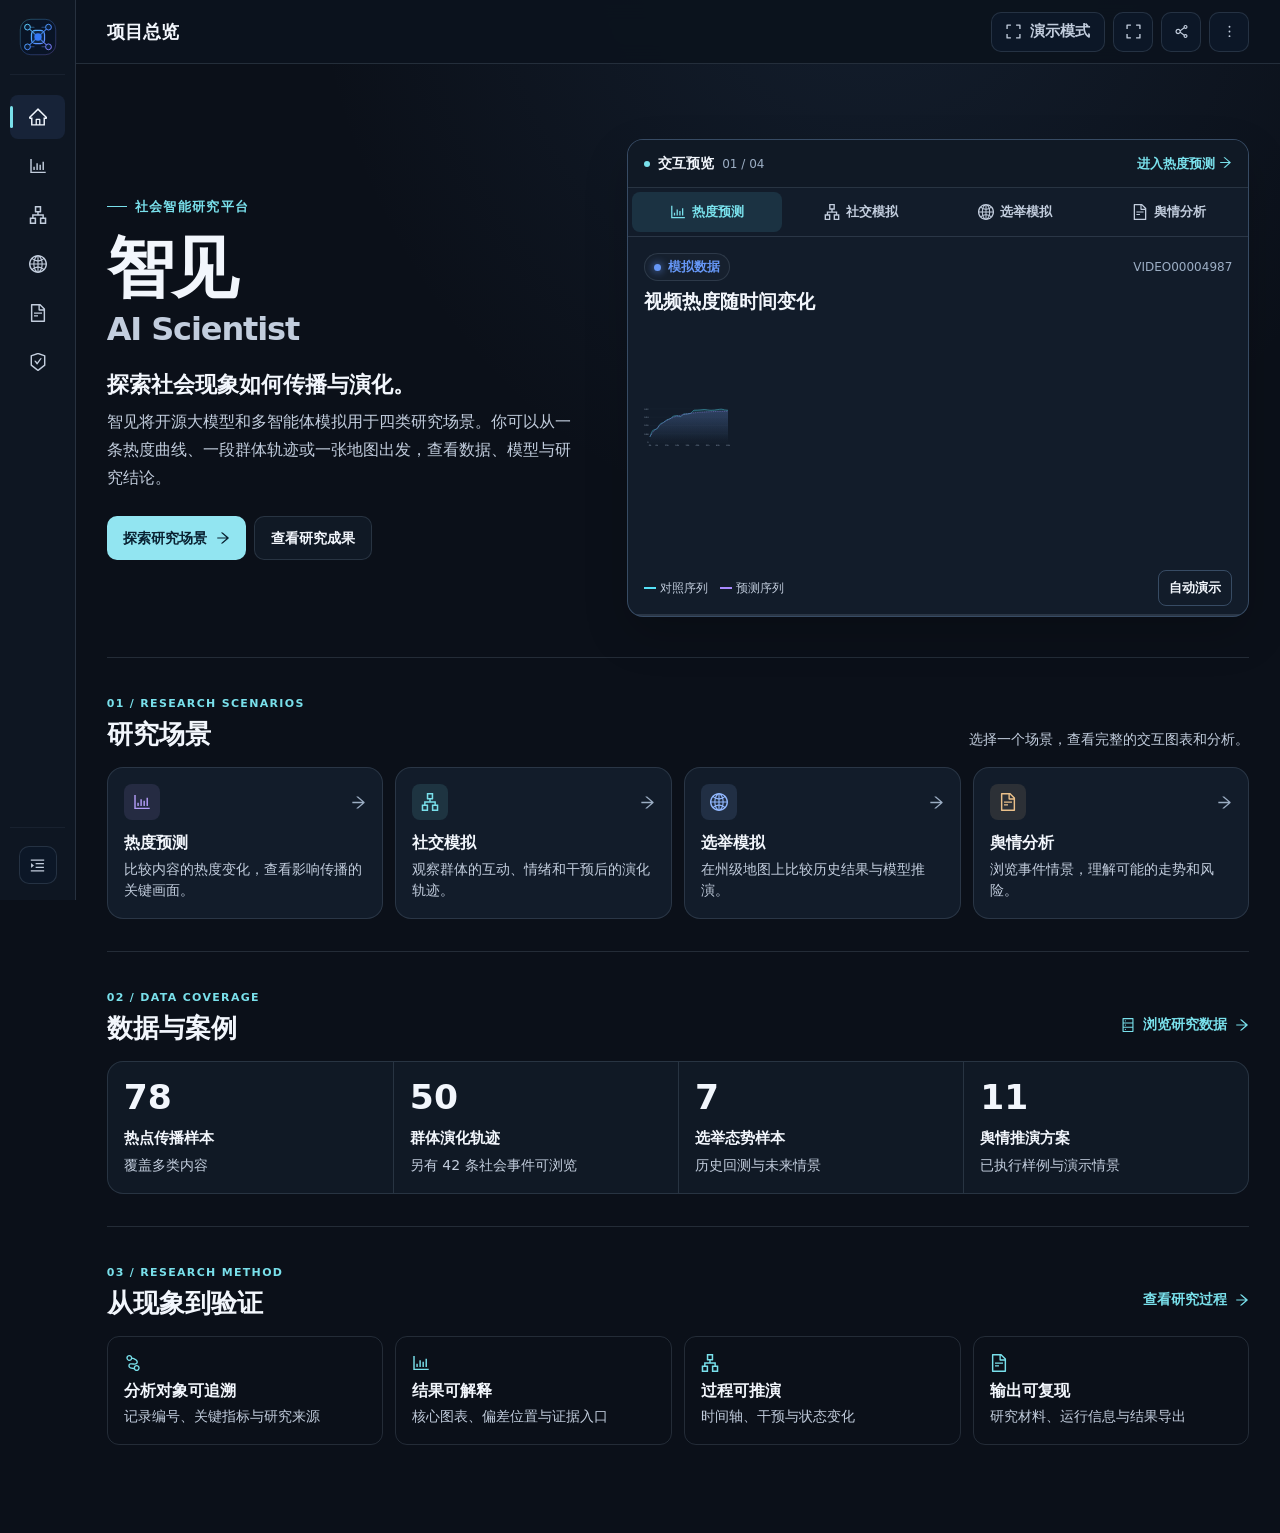
==== commit 822e5d18: "Refine Zhijian project showcase and remove contest branding" ====
--- a/index.html
+++ b/index.html
@@ -3,13 +3,13 @@
   <head>
     <meta charset="UTF-8" />
     <meta name="viewport" content="width=device-width, initial-scale=1.0, viewport-fit=cover" />
-    <meta name="theme-color" content="#050913" />
+    <meta name="theme-color" content="#0b1019" />
     <link rel="icon" type="image/svg+xml" href="./favicon.svg" />
-    <meta name="description" content="智见 - 面向挑战杯的社会智能 AI Scientist 分析与模拟平台" />
+    <meta name="description" content="智见是一个社会智能研究项目，展示内容热度预测、群体仿真、选举模拟和舆情分析。" />
     <title>智见 · 社会智能 AI Scientist</title>
-    <script type="module" crossorigin src="./assets/index-C0Uog1P8.js"></script>
+    <script type="module" crossorigin src="./assets/index-DSLEwxMM.js"></script>
     <link rel="modulepreload" crossorigin href="./assets/jsx-runtime-D5q0Dhmc.js">
-    <link rel="stylesheet" crossorigin href="./assets/index-C9B5dlWa.css">
+    <link rel="stylesheet" crossorigin href="./assets/index-BHyfzn6Y.css">
   </head>
   <body>
     <div id="root"></div>
--- a/assets/index-BHyfzn6Y.css
+++ b/assets/index-BHyfzn6Y.css
@@ -0,0 +1 @@
+:root{--lightningcss-light: ;--lightningcss-dark:initial;color-scheme:dark;--bg-0:#0b1019;--bg-1:#0e1622;--bg-2:#121b29;--panel:#121c2a;--panel-raised:#182537;--panel-soft:#101925;--line:#9eb5d12b;--line-strong:#87aedc52;--text-1:#f2f6fc;--text-2:#c2cddd;--text-3:#9caec4;--blue:#6697f6;--cyan:#79e0eb;--purple:#9478ee;--green:#4ccda0;--orange:#e2a853;--red:#ef7182;--rep:#df6877;--dem:#5f8ee9;--shadow:0 18px 44px #0000002e;--radius-xl:16px;--radius-lg:12px;--radius-md:8px;--sidebar:196px;--sidebar-collapsed:76px;--topbar:64px;--font-cn:"Noto Sans SC", "PingFang SC", "Microsoft YaHei", system-ui, sans-serif;--type-display-size:clamp(44px, 5.2vw, 72px);--type-page-title-size:clamp(24px, 2.3vw, 32px);--type-section-size:clamp(22px, 2vw, 28px);--type-panel-title-size:18px;--type-body-size:15px;--type-label-size:13px;--type-axis-size:12px;--reading-width:1440px;--content-gutter:clamp(16px, 2.4vw, 32px);--chart-focus:clamp(248px, 26vw, 374px);--chart-standard:clamp(220px, 23vw, 308px);--font-latin:Inter, "Segoe UI", system-ui, sans-serif;--space-1:8px;--space-2:16px;--space-3:24px;--space-4:32px}*{box-sizing:border-box}html{scroll-behavior:smooth;background:var(--bg-0)}body{background:var(--bg-0);min-height:100vh;color:var(--text-1);font-family:var(--font-cn);font-size:var(--type-body-size);-webkit-font-smoothing:antialiased;text-rendering:optimizelegibility;margin:0;line-height:1.67}button,input,select,textarea{font:inherit}select{text-align:left;text-align-last:left;vertical-align:middle;line-height:1.35}select option{color:var(--text-1);background:#0a1423}button,a{-webkit-tap-highlight-color:transparent}button{color:inherit}a{color:inherit;text-decoration:none}img{max-width:100%;display:block}button:focus-visible,a:focus-visible,input:focus-visible,select:focus-visible,textarea:focus-visible{outline-offset:2px;outline:2px solid #54d3e8cc}::selection{color:#fff;background:#6697f659}::-webkit-scrollbar{width:9px;height:9px}::-webkit-scrollbar-track{background:#0409106b}::-webkit-scrollbar-thumb{background:#7c92b447 padding-box padding-box;border:2px solid #0000;border-radius:10px}::-webkit-scrollbar-thumb:hover{background:#7c92b47a padding-box padding-box;border:2px solid #0000}#root{min-height:100vh}[data-motion=reduced] *,[data-motion=reduced] :before,[data-motion=reduced] :after{scroll-behavior:auto!important;transition-duration:.001ms!important;animation-duration:.001ms!important;animation-iteration-count:1!important}.project-emblem{flex:none;width:48px;height:48px}.project-emblem.is-compact{width:42px;height:42px}.icon-button,.tool-button,.compact-button,.primary-button,.secondary-button,.ghost-button{cursor:pointer;white-space:nowrap;border:0;justify-content:center;align-items:center;gap:9px;transition:transform .16s,background .16s,border-color .16s,color .16s,opacity .16s;display:inline-flex}.icon-button{width:40px;height:40px;color:var(--text-2);border:1px solid var(--line);background:#0c1727;border-radius:10px}.icon-button:hover{color:#fff;border-color:var(--line-strong);background:#122238}.tool-button,.compact-button{min-height:40px;color:var(--text-2);border:1px solid var(--line);background:#0c1727;border-radius:10px;padding:0 14px;font-size:15px;font-weight:600}.tool-button:hover,.compact-button:hover{color:#fff;border-color:var(--line-strong);background:#122238}.tool-button.active,.presentation-toggle.active{color:#dff9ff;background:#54d3e81c;border-color:#54d3e857}.primary-button,.secondary-button{border-radius:10px;min-height:44px;padding:0 18px;font-size:15px;font-weight:700}.primary-button{color:#07111c;background:linear-gradient(135deg,#72e8f6,#72a6ff);box-shadow:0 10px 26px #4c91e129}.primary-button:hover{filter:brightness(1.04);transform:translateY(-1px)}.secondary-button{color:var(--text-1);border:1px solid var(--line);background:#0d192a}.secondary-button:hover,.secondary-button.active{border-color:var(--line-strong);background:#122239}button:disabled{cursor:not-allowed;opacity:.42}.data-badge{border:1px solid var(--line);min-height:28px;color:var(--text-2);white-space:nowrap;background:#ffffff05;border-radius:999px;align-items:center;gap:7px;padding:0 9px;font-size:13px;font-weight:600;display:inline-flex}.data-badge i{background:currentColor;border-radius:50%;width:7px;height:7px;box-shadow:0 0 8px}.data-history{color:#91a8c8}.data-truth{color:var(--green)}.data-simulation{color:var(--blue)}.data-prediction{color:var(--purple)}.data-input{color:var(--orange)}.data-source{color:var(--cyan)}.data-missing{color:#8b98aa}.pill{border:1px solid var(--line);min-height:30px;color:var(--text-2);background:#ffffff05;border-radius:999px;align-items:center;gap:7px;padding:0 10px;font-size:13px;font-weight:600;display:inline-flex}.pill-blue{color:#a9c7ff;background:#6697f614;border-color:#6697f638}.pill-cyan{color:#a9f1fb;background:#54d3e814;border-color:#54d3e838}.pill-purple{color:#c6b5ff;background:#9478ee14;border-color:#9478ee38}.pill-green{color:#aef1d4;background:#4ccda014;border-color:#4ccda038}.pill-orange{color:#f2cb88;background:#e2a85314;border-color:#e2a85338}.surface-panel{border:1px solid var(--line);border-radius:var(--radius-xl);background:var(--panel);min-width:0;position:relative;overflow:hidden}.surface-panel.surface-primary{background:linear-gradient(145deg,#132237fa,#0a1422fa);border-color:#6697f647;box-shadow:0 20px 48px #0000002e,inset 0 1px #ffffff06}.surface-panel.surface-primary:before{content:"";opacity:.8;background:linear-gradient(90deg,#0000,#54d3e8b3,#9478eeb3,#0000);height:2px;position:absolute;inset:0 0 auto}.surface-panel.surface-quiet{background:var(--panel-soft);border-color:#8ea6c914}.panel-header{justify-content:space-between;align-items:flex-start;gap:16px;min-height:66px;padding:18px 20px 12px;display:flex}.panel-heading{min-width:0}.panel-title-row{flex-wrap:wrap;align-items:center;gap:10px;display:flex}.panel-title{color:var(--text-1);letter-spacing:-.2px;margin:0;font-size:18px;font-weight:700;line-height:1.35}.panel-subtitle{color:var(--text-3);margin:5px 0 0;font-size:14px;line-height:1.5}.panel-actions{flex-wrap:wrap;align-items:center;gap:8px;margin-left:auto;display:flex}.panel-body{min-width:0;padding:0 20px 20px}.context-toolbar{border:1px solid var(--line);z-index:12;background:#0a1320f5;border-radius:12px;align-items:center;gap:12px;min-height:64px;margin-bottom:22px;padding:10px 12px;display:flex;position:relative;box-shadow:0 10px 30px #0000001a}.context-primary,.context-filters,.context-sources,.context-actions{align-items:center;gap:9px;display:flex}.context-spacer{flex:1}.context-sources{flex-wrap:wrap;justify-content:flex-end}.toolbar-field{border:1px solid var(--line);background:#091321;border-radius:10px;align-items:center;gap:10px;min-height:42px;padding:0 11px;display:flex}.toolbar-field>span{color:var(--text-3);white-space:nowrap;font-size:13px}.toolbar-field select,.tech-select{min-height:34px;color:var(--text-1);border:1px solid var(--line);background:#0c1727;border-radius:8px;outline:none;padding:0 30px 0 10px;font-size:14px}.toolbar-summary{color:var(--text-2);font-size:14px}.record-picker{min-width:280px;position:relative}.record-picker-trigger{border:1px solid var(--line);cursor:pointer;text-align:left;background:#091321;border-radius:10px;justify-content:space-between;align-items:center;gap:14px;width:100%;min-height:44px;padding:7px 12px;display:flex}.record-picker-trigger:hover,.record-picker-trigger.active{border-color:var(--line-strong);background:#0d1a2c}.record-picker-trigger>span{flex-direction:column;align-items:flex-start;min-width:0;line-height:1.2;display:flex}.record-picker-trigger small{color:var(--text-3);font-size:13px;line-height:1.25}.record-picker-trigger strong{text-overflow:ellipsis;white-space:nowrap;max-width:340px;color:var(--text-1);margin-top:4px;font-size:14px;font-weight:700;line-height:1.35;overflow:hidden}.record-picker-popover{z-index:80;border:1px solid var(--line-strong);background:#0a1423;border-radius:12px;width:min(460px,100vw - 40px);padding:14px;position:absolute;top:calc(100% + 8px);left:0;box-shadow:0 24px 60px #00000061}.picker-header{justify-content:space-between;align-items:center;padding:1px 2px 11px;display:flex}.picker-header strong{font-size:15px}.picker-header span{color:var(--text-3);font-size:13px}.picker-search{border:1px solid var(--line);min-height:42px;color:var(--text-3);background:#07101c;border-radius:9px;align-items:center;gap:10px;padding:0 11px;display:flex}.picker-search input{width:100%;min-width:0;color:var(--text-1);background:0 0;border:0;outline:0;font-size:14px}.picker-list{flex-direction:column;gap:6px;max-height:min(440px,58vh);margin-top:10px;padding-right:2px;display:flex;overflow:auto}.picker-list>button{width:100%;min-height:58px;color:var(--text-2);cursor:pointer;text-align:left;background:0 0;border:1px solid #0000;border-radius:9px;flex-direction:column;justify-content:center;align-items:stretch;gap:4px;padding:10px 12px;display:flex;position:relative}.picker-list>button:hover{background:#0e1b2e}.picker-list>button.active{background:#6697f61a;border-color:#6697f642}.picker-list>button strong{min-width:0;color:var(--text-1);font-size:14px;line-height:1.4}.picker-list>button span{min-width:0;color:var(--text-3);font-size:13px;line-height:1.35}.object-heading{justify-content:space-between;align-items:flex-end;gap:24px;margin:0 0 20px;display:flex}.object-heading>div:first-child{min-width:0}.object-eyebrow{color:var(--text-3);font-family:var(--font-latin), var(--font-cn);letter-spacing:.4px;font-size:13px;font-weight:700}.object-heading h2{color:var(--text-1);letter-spacing:-.6px;margin:5px 0;font-size:clamp(28px,2vw,34px);line-height:1.22}.object-description{max-width:900px;color:var(--text-2);margin:0;font-size:15px;line-height:1.7}.object-meta{flex:none;align-items:center;gap:8px;display:flex}.value-strip{border:1px solid var(--line);background:var(--panel-soft);border-radius:12px;grid-template-columns:repeat(4,minmax(0,1fr));margin:16px 0;display:grid;overflow:hidden}.value-strip>div{border-right:1px solid var(--line);min-height:104px;padding:16px 18px;position:relative}.value-strip>div:last-child{border-right:0}.value-strip>div.is-accent{background:linear-gradient(135deg,#9478ee24,#0c1625f5)}.value-strip>div.is-accent:before{content:"";background:var(--purple);width:3px;position:absolute;top:0;bottom:0;left:0}.value-strip span{color:var(--text-3);font-size:13px}.value-strip strong{color:var(--text-1);font-family:var(--font-latin), var(--font-cn);font-variant-numeric:tabular-nums;margin-top:5px;font-size:clamp(25px,2vw,34px);line-height:1.15;display:block}.value-strip footer{min-height:28px;color:var(--text-3);flex-wrap:wrap;align-items:center;gap:8px;margin-top:8px;font-size:13px;display:flex}.data-meaning{color:var(--text-3);flex-wrap:wrap;align-items:center;gap:6px 12px;font-size:13px;display:flex}.data-meaning span{gap:5px;display:inline-flex}.data-meaning b{color:var(--text-2);font-weight:700}.conclusion-bar{border:1px solid var(--line);min-height:50px;color:var(--text-2);background:#091421;border-radius:10px;align-items:center;gap:12px;margin-top:14px;padding:11px 14px;font-size:14px;line-height:1.65;display:flex}.conclusion-bar strong{color:var(--text-1)}.conclusion-mark{background:var(--blue);border-radius:4px;align-self:stretch;width:4px}.conclusion-purple .conclusion-mark{background:var(--purple)}.conclusion-cyan .conclusion-mark{background:var(--cyan)}.conclusion-orange .conclusion-mark{background:var(--orange)}.empty-state{min-height:150px;color:var(--text-3);text-align:center;flex-direction:column;justify-content:center;align-items:center;gap:8px;display:flex}.empty-state .anticon{opacity:.68;font-size:28px}.empty-state strong{color:var(--text-2);font-size:15px}.empty-state p{max-width:420px;margin:0;font-size:14px}.metrics-grid{gap:14px;display:grid}.metrics-grid.four{grid-template-columns:repeat(4,minmax(0,1fr))}.metric-card{border:1px solid var(--line);background:var(--panel);border-radius:12px;min-height:126px;padding:16px 17px}.metric-card.is-featured{border-color:var(--line-strong);background:var(--panel-raised)}.metric-topline,.metric-footer{justify-content:space-between;align-items:center;gap:10px;display:flex}.metric-label{color:var(--text-2);font-size:13px}.metric-icon{color:var(--text-3);font-size:18px}.metric-value-row{align-items:baseline;gap:6px;margin-top:7px;display:flex}.metric-value-row strong{font-size:30px;line-height:1.1}.metric-value-row>span{color:var(--text-3);font-size:13px}.metric-footer{color:var(--text-3);margin-top:10px;font-size:13px}.metric-hint{min-width:0}.two-column-grid{grid-template-columns:repeat(2,minmax(0,1fr));gap:16px;margin-top:16px;display:grid}.chart-xl{height:392px}.chart-large{height:310px}.chart-social-wide{height:270px}.chart-opinion-primary{height:320px}.tag-row{flex-wrap:wrap;gap:8px;display:flex}.presentation-secondary{display:contents}.source-notice{min-height:42px;color:var(--text-2);border:1px solid var(--line);background:#0a1626;border-radius:10px;align-items:center;gap:9px;padding:9px 12px;font-size:13px;display:flex}.source-notice.compact{min-height:34px}.source-warning{color:#e9d0a4;background:#e2a85313;border-color:#e2a85347}.source-danger{color:#f1bcc4;background:#ef718213;border-color:#ef71824d}.source-notice strong{color:var(--text-1)}.record-picker-trigger:focus-visible{border-color:var(--cyan)}.picker-list>button.keyboard-active{outline-offset:-2px;background:#102039;outline:2px solid #54d3e8a6}.picker-list>button[aria-selected=true]{padding-right:70px}.picker-list>button[aria-selected=true]:after{content:"当前";color:#78ddea;background:#54d3e814;border:1px solid #54d3e833;border-radius:999px;place-items:center;min-width:38px;height:22px;font-size:11px;font-weight:700;line-height:1;display:grid;position:absolute;top:50%;right:12px;transform:translateY(-50%)}.expandable-text p{color:var(--text-2);-webkit-line-clamp:var(--clamp-lines,3);-webkit-box-orient:vertical;margin:0;font-size:15px;line-height:1.72;display:-webkit-box;overflow:hidden}.expandable-text.expanded p{display:block;overflow:visible}.expandable-text button{color:#a9c7ff;cursor:pointer;background:0 0;border:0;margin-top:6px;padding:0;font-size:13px;font-weight:700}.error-state,.route-error-boundary{min-height:240px;color:var(--text-3);text-align:center;flex-direction:column;justify-content:center;align-items:center;gap:10px;padding:28px;display:flex}.error-state-icon{width:38px;height:38px;color:var(--red);background:#ef718214;border:1px solid #ef718259;border-radius:50%;place-items:center;font-size:20px;font-weight:800;display:grid}.error-state strong,.route-error-boundary h2{color:var(--text-1);font-size:18px}.error-state p,.route-error-boundary p{max-width:640px;margin:0;font-size:14px;line-height:1.65}.drawer-layer,.dialog-layer{z-index:200;justify-content:flex-end;display:flex;position:fixed;inset:0}.drawer-scrim{-webkit-backdrop-filter:blur(2px);backdrop-filter:blur(2px);cursor:default;background:#02070dad;border:0;width:100%;position:absolute;inset:0}.detail-drawer{z-index:1;border-left:1px solid var(--line-strong);background:#091321;height:100%;animation:.2s ease-out drawerIn;position:relative;overflow:hidden;box-shadow:-28px 0 70px #00000059}@keyframes drawerIn{0%{opacity:.4;transform:translate(24px)}to{opacity:1;transform:translate(0)}}.drawer-header{border-bottom:1px solid var(--line);justify-content:space-between;align-items:flex-start;gap:20px;min-height:82px;padding:20px 22px;display:flex}.drawer-header h2{margin:0;font-size:21px;line-height:1.35}.drawer-header p{color:var(--text-3);margin:5px 0 0;font-size:14px;line-height:1.55}.drawer-content{height:calc(100% - 82px);padding:22px;overflow:auto}.info-sections{flex-direction:column;gap:24px;display:flex}.info-sections>section{border-bottom:1px solid var(--line);padding-bottom:20px}.info-sections>section:last-child{border-bottom:0}.info-sections header h3{margin:0;font-size:17px}.info-sections header p{color:var(--text-3);margin:5px 0 0;font-size:14px;line-height:1.6}.info-sections dl{margin:14px 0 0}.info-sections dl>div{border-top:1px solid #8ea6c913;grid-template-columns:150px minmax(0,1fr);gap:18px;padding:12px 0;display:grid}.info-sections dt{color:var(--text-3);font-size:13px;font-weight:600}.info-sections dd{min-width:0;color:var(--text-1);overflow-wrap:anywhere;flex-wrap:wrap;align-items:flex-start;gap:8px;margin:0;font-size:14px;display:flex}.info-sections dd>span:first-child{flex:220px}.info-sections dd small{color:var(--text-3);flex:100%;font-size:13px;line-height:1.55}.chart-tools{align-items:center;gap:6px;display:inline-flex}.compact-icon{border-radius:8px;width:34px;height:34px}.data-table-wrap{border:1px solid var(--line);border-radius:10px;max-height:calc(100vh - 170px);overflow:auto}.data-table{border-collapse:collapse;width:100%;font-size:14px}.data-table caption{color:var(--text-2);text-align:left;padding:13px 14px;font-weight:700}.data-table th,.data-table td{border-bottom:1px solid var(--line);text-align:left;vertical-align:top;white-space:nowrap;padding:11px 13px}.data-table th{z-index:1;color:var(--text-2);background:#101c2e;font-size:13px;position:sticky;top:0}.data-table td{color:var(--text-1);font-variant-numeric:tabular-nums}.data-table tbody tr:hover{background:#6697f60e}.dialog-layer{justify-content:center;align-items:center}.confirm-dialog{z-index:1;border:1px solid var(--line-strong);background:#0b1626;border-radius:14px;width:min(440px,100vw - 32px);padding:24px;position:relative;box-shadow:0 28px 72px #0000006b}.confirm-dialog h3{margin:0;font-size:20px}.confirm-dialog p{color:var(--text-2);margin:10px 0 22px;font-size:14px;line-height:1.7}.confirm-dialog>div{justify-content:flex-end;gap:10px;display:flex}.danger-button{color:#fff;cursor:pointer;background:#b84456;border:1px solid #ef718257;border-radius:10px;min-height:44px;padding:0 18px;font-size:15px;font-weight:700}.danger-link-button{color:#f19aa7;cursor:pointer;background:0 0;border:0;font-size:14px;font-weight:650}.danger-link-button:hover{color:#ffd3d9}.evidence-list{flex-direction:column;gap:10px;display:flex}.evidence-list article{border:1px solid var(--line);background:var(--panel-soft);border-radius:11px;grid-template-columns:38px minmax(0,1fr) auto;align-items:flex-start;gap:13px;padding:15px;display:grid}.evidence-index{width:34px;height:34px;color:var(--cyan);font-family:var(--font-latin);background:#54d3e814;border-radius:9px;place-items:center;font-size:13px;font-weight:700;display:grid}.evidence-list h4{margin:0;font-size:15px}.evidence-list p{color:var(--text-3);margin:5px 0 0;font-size:14px;line-height:1.6}.evidence-list article>div>strong{color:var(--text-1);margin-top:7px;font-size:16px;display:block}.field-help{color:var(--text-3);margin-top:6px;font-size:13px;line-height:1.5;display:block}.field-error{color:#f09bab;margin-top:6px;font-size:13px;display:block}.app-shell{background:var(--bg-0);min-height:100vh}.business-backdrop{z-index:0;pointer-events:none;background:radial-gradient(ellipse at 68% -12%, #436ea029, transparent 46%), var(--bg-0);position:fixed;inset:0}.sidebar{z-index:30;width:var(--sidebar);background:var(--bg-1);border-right:1px solid var(--line);flex-direction:column;padding:16px 12px;transition:width .2s;display:flex;position:fixed;top:0;bottom:0;left:0}.brand-block{border-bottom:1px solid #8ea6c914;align-items:center;gap:12px;min-height:58px;padding:0 4px 16px;display:flex}.brand-copy{flex-direction:column;min-width:0;line-height:1.3;display:flex}.brand-copy strong{white-space:nowrap;font-size:20px;font-weight:650}.brand-copy span{color:var(--text-3);margin-top:4px;font-size:12px}.side-nav{flex-direction:column;gap:5px;margin-top:20px;display:flex}.side-nav-item{border-radius:var(--radius-md);min-height:44px;color:var(--text-2);align-items:center;gap:12px;padding:0 12px;font-size:14px;font-weight:600;display:flex;position:relative}.side-nav-item:hover{color:var(--text-1);background:#6697f60e}.side-nav-item.active{color:#f1f6fd;background:#6697f61a}.side-nav-item.active:before{content:"";background:var(--cyan);border-radius:3px;width:3px;position:absolute;top:11px;bottom:11px;left:0}.side-icon{place-items:center;width:22px;font-size:18px;display:grid}.nav-tooltip{z-index:100;border:1px solid var(--line);min-width:max-content;color:var(--text-1);opacity:0;pointer-events:none;box-shadow:var(--shadow);background:#101b2b;border-radius:8px;padding:7px 10px;font-size:13px;font-weight:600;transition:opacity .16s .18s,transform .16s .18s;position:absolute;top:50%;left:calc(100% + 12px);transform:translateY(-50%)translate(-4px)}.side-nav-item:hover .nav-tooltip,.side-nav-item:focus-visible .nav-tooltip{opacity:1;transform:translateY(-50%)translate(0)}.sidebar-foot{border-top:1px solid #8ea6c914;justify-content:space-between;align-items:flex-end;gap:10px;margin-top:auto;padding-top:18px;display:flex}.sidebar-foot p{color:var(--text-3);margin:0;font-size:13px;line-height:1.7}.collapse-button{flex:none;width:38px;height:38px}.app-main{min-height:100vh;margin-left:var(--sidebar);z-index:1;transition:margin-left .2s;position:relative}.topbar{z-index:20;height:var(--topbar);padding:0 var(--content-gutter);border-bottom:1px solid var(--line);-webkit-backdrop-filter:blur(10px);backdrop-filter:blur(10px);background:#0c131ef5;align-items:center;display:flex;position:sticky;top:0}.topbar-title{align-items:baseline;gap:12px;min-width:0;display:flex}.topbar-title h1{white-space:nowrap;text-overflow:ellipsis;margin:0;font-size:18px;font-weight:650;line-height:1.3;overflow:hidden}.topbar-title span{color:var(--text-3);white-space:nowrap;font-size:13px}.topbar-tools{align-items:center;gap:8px;margin-left:auto;display:flex}.settings-control{position:relative}.settings-popover{border:1px solid var(--line-strong);background:#0a1423;border-radius:12px;width:320px;padding:14px;position:absolute;top:calc(100% + 9px);right:0;box-shadow:0 24px 60px #0000005c}.settings-section{border-bottom:1px solid var(--line);padding:2px 2px 13px}.settings-section>strong{align-items:center;gap:8px;font-size:14px;display:flex}.settings-badges{flex-wrap:wrap;gap:7px;margin-top:11px;display:flex}.settings-row{width:100%;min-height:62px;color:var(--text-2);cursor:pointer;text-align:left;background:0 0;border:0;align-items:center;gap:12px;padding:11px 6px 3px;display:flex}.settings-row>.anticon{font-size:19px}.settings-row span{flex-direction:column;display:flex}.settings-row strong{color:var(--text-1);font-size:14px}.settings-row small{color:var(--text-3);margin-top:3px;font-size:13px}.page-stage{min-height:calc(100vh - var(--topbar));padding:24px var(--content-gutter)}.page-content,.overview-page{width:min(var(--reading-width), 100%);margin:0 auto}.mobile-brand,.mobile-dock{display:none}.app-shell.is-collapsed .sidebar{width:var(--sidebar-collapsed);padding-inline:10px}.app-shell.is-collapsed .brand-block,.app-shell.is-collapsed .side-nav-item,.app-shell.is-collapsed .sidebar-foot{justify-content:center}.app-shell.is-collapsed .side-nav-item{padding-inline:0}.app-shell.is-collapsed .app-main{margin-left:var(--sidebar-collapsed)}.presentation-mode .topbar{height:56px;padding-inline:16px}.presentation-mode .page-stage{min-height:calc(100vh - 56px);padding:14px 16px}.presentation-mode .sidebar{width:var(--sidebar-collapsed);padding-inline:10px}.presentation-mode .brand-block,.presentation-mode .side-nav-item,.presentation-mode .sidebar-foot{justify-content:center}.presentation-mode .side-nav-item{padding-inline:0}.presentation-mode .brand-copy,.presentation-mode .side-label,.presentation-mode .sidebar-foot p,.presentation-mode .collapse-button{display:none}.presentation-mode .app-main{margin-left:var(--sidebar-collapsed)}.presentation-mode .topbar-title span{display:none}.presentation-mode .context-toolbar{min-height:56px;margin-bottom:12px;padding-block:6px}.presentation-mode .object-heading{margin-bottom:12px}.presentation-mode .object-description{display:none}.presentation-mode .object-heading h2{font-size:27px}.presentation-mode .presentation-secondary{display:none!important}.presentation-mode .value-strip{margin-block:12px 0}.presentation-mode .value-strip>div{min-height:88px;padding-block:12px}.presentation-mode .chart-xl{height:320px}.presentation-mode .us-map-stage,.presentation-mode .us-map-wrap{min-height:430px}.presentation-mode .social-trend-primary{margin-top:12px}.presentation-mode .chart-social-wide{height:200px}.presentation-hint{z-index:120;border:1px solid var(--line-strong);color:var(--text-2);box-shadow:var(--shadow);pointer-events:none;background:#08101cf0;border-radius:999px;padding:8px 13px;font-size:13px;position:fixed;bottom:18px;left:50%;transform:translate(-50%)}.presentation-mode .settings-control,.presentation-mode .object-description{display:none}.presentation-mode .panel-subtitle{font-size:13px}.presentation-mode .chart-tools{display:none}.home-page{padding-bottom:32px}.home-hero{grid-template-columns:minmax(0,.86fr) minmax(0,1.14fr);align-items:center;gap:clamp(24px,4vw,64px);padding-block:clamp(24px,4vw,56px) 40px;display:grid}.home-copy{max-width:490px}.home-kicker{color:var(--cyan);letter-spacing:.1em;align-items:center;gap:8px;font-size:13px;font-weight:600;display:flex}.home-kicker>span{background:currentColor;width:20px;height:1px}.home-copy h2{font-size:var(--type-display-size);letter-spacing:-.045em;margin:16px 0 20px;font-weight:700;line-height:1.04}.home-copy h2>span{color:var(--text-2);font:600 clamp(22px, 2.5vw, 38px)/1.18 var(--font-latin);letter-spacing:-.035em;margin-top:8px;display:block}.home-copy>p{color:var(--text-2);margin:0;font-size:16px;line-height:1.75}.home-copy>.home-lead{color:var(--text-1);margin-bottom:8px;font-size:clamp(17px,1.7vw,22px);font-weight:600;line-height:1.45}.home-actions{flex-wrap:wrap;align-items:center;gap:8px;margin-top:24px;display:flex}.home-actions a{min-height:44px;padding-inline:16px;font-size:14px}.home-actions .primary-button{color:#092131;box-shadow:none;background:#92e5f1;border-color:#92e5f1}.home-actions .primary-button:hover{background:#b4f2f8;border-color:#b4f2f8}.home-actions .secondary-button{background:var(--panel-soft)}.system-preview-window{border:1px solid var(--line-strong);border-radius:var(--radius-xl);background:var(--panel);min-width:0;box-shadow:var(--shadow);overflow:hidden}.preview-window-top{background:var(--panel-soft);border-bottom:1px solid var(--line);justify-content:space-between;align-items:center;gap:8px;min-height:48px;padding:0 16px;display:flex}.preview-window-top>div{align-items:center;gap:8px;display:flex}.preview-window-top strong{font-size:14px}.preview-window-top small{color:var(--text-3);font:12px/1.5 var(--font-latin);white-space:nowrap}.preview-window-top>a{color:var(--cyan);white-space:nowrap;font-size:13px;font-weight:600}.window-dot{background:var(--cyan);border-radius:50%;width:6px;height:6px}.preview-tabs{border-bottom:1px solid var(--line);grid-template-columns:repeat(4,minmax(0,1fr));gap:4px;padding:4px;display:grid}.preview-tabs button{border-radius:var(--radius-md);min-height:40px;color:var(--text-2);cursor:pointer;background:0 0;border:0;justify-content:center;align-items:center;gap:6px;padding:4px 0;font-size:13px;font-weight:600;display:flex}.preview-tabs button:hover{color:var(--text-1);background:var(--panel-raised)}.preview-tabs button.active{color:var(--cyan);background:#1b3242}.preview-tabs button .anticon{font-size:16px}.preview-body{grid-template-rows:auto auto 1fr;gap:8px;min-width:0;padding:16px 16px 0;display:grid}.preview-meta{flex-wrap:wrap;align-items:center;gap:8px;min-height:24px;display:flex}.preview-meta>span:not(.data-badge){color:var(--text-3);margin-left:auto;font-size:12px}.preview-title{min-width:0}.preview-title h3{margin:0;font-size:clamp(16px,1.5vw,20px);line-height:1.35}.preview-title p{color:var(--text-3);overflow-wrap:anywhere;margin:4px 0 0;font-size:13px}.preview-chart,.preview-map{width:100%;height:clamp(208px,19vw,280px)}.preview-map .us-map-wrap{height:100%;min-height:0}.preview-footer{flex-wrap:wrap;justify-content:space-between;align-items:center;gap:4px 12px;min-height:48px;padding:4px 16px 8px;display:flex}.preview-footer .compact-button{background:0 0;min-height:36px;margin-left:auto}.preview-legend{color:var(--text-2);flex-wrap:wrap;gap:4px 12px;font-size:12px;display:flex}.preview-legend span{white-space:nowrap;align-items:center;gap:4px;display:inline-flex}.preview-legend i{border-top:2px solid #55e1f7;width:12px}.preview-legend span:last-child i{border-top:2px dashed #a889ff}.preview-progress{background:var(--line);height:2px;overflow:hidden}.preview-progress i{background:var(--cyan);width:0;height:100%;display:block}.preview-progress.is-running i{animation:11s linear forwards previewProgress}@keyframes previewProgress{to{width:100%}}.home-scenarios,.home-proof-section,.home-method-section{border-top:1px solid var(--line);padding-block:32px}.home-section-heading{justify-content:space-between;align-items:end;gap:8px 16px;margin-bottom:16px;display:flex}.home-section-heading>div>span{color:var(--cyan);font:600 11px/1.5 var(--font-latin);letter-spacing:.12em}.home-section-heading h2{font-size:var(--type-section-size);margin:4px 0 0;font-weight:650;line-height:1.25}.home-section-heading>p{color:var(--text-2);margin:0;font-size:14px}.home-text-link{min-height:40px;color:var(--cyan);align-items:center;gap:8px;font-size:14px;font-weight:600;display:inline-flex}.home-text-link:hover{text-underline-offset:4px;text-decoration:underline}.home-capability-strip,.home-proof-grid,.method-rail{grid-template-columns:repeat(4,minmax(0,1fr));gap:12px;display:grid}.capability-entry{--module-accent:var(--cyan);border:1px solid var(--line);border-radius:var(--radius-xl);background:var(--panel);grid-template-columns:minmax(0,1fr) auto;align-content:start;align-items:start;gap:12px;min-width:0;padding:16px;transition:border-color .2s,background .2s;display:grid}.capability-entry:hover{border-color:var(--module-accent);background:var(--panel-raised)}.entry-purple{--module-accent:#b29cf6}.entry-blue{--module-accent:#92b8ff}.entry-orange{--module-accent:#eac08a}.capability-icon{width:36px;height:36px;color:var(--module-accent);background:color-mix(in srgb, var(--module-accent) 12%, var(--panel));border-radius:var(--radius-md);place-items:center;font-size:18px;display:grid}.capability-arrow{color:var(--text-3);align-self:center}.capability-entry>div{grid-column:1/-1}.capability-entry strong,.method-rail strong{color:var(--text-1);font-size:16px;font-weight:650;line-height:1.4;display:block}.capability-entry small,.home-proof-grid small,.method-rail span:not(.anticon){color:var(--text-2);margin-top:4px;font-size:14px;line-height:1.55;display:block}.home-proof-grid{background:var(--panel-soft);border:1px solid var(--line);border-radius:var(--radius-xl);gap:0;overflow:hidden}.home-proof-grid>div,.method-rail>div{min-width:0;padding:16px}.home-proof-grid>div+div{border-left:1px solid var(--line)}.home-proof-grid strong{color:var(--text-1);font:650 clamp(27px, 2.7vw, 38px)/1.15 var(--font-latin);font-variant-numeric:tabular-nums;display:block}.home-proof-grid p{margin:8px 0 0;font-size:15px;font-weight:600}.method-rail>div{border:1px solid var(--line);border-radius:var(--radius-lg)}.method-rail .anticon{color:var(--cyan);margin-bottom:8px;font-size:18px}@media (width<=1000px){.home-hero{grid-template-columns:minmax(0,1fr);gap:24px;padding-block:24px 32px}.home-copy{max-width:620px}.preview-chart,.preview-map{height:clamp(216px,38vw,300px)}}@media (width<=680px){.home-copy h2{margin:12px 0 16px}.home-copy>p{font-size:15px}.home-copy>.home-lead{font-size:17px}.home-actions{margin-top:16px}.home-actions a{flex:auto;justify-content:center;padding-inline:8px}.preview-tabs button{flex-direction:column;gap:2px;min-height:48px;font-size:12px}.preview-window-top,.preview-body,.preview-footer{padding-inline:12px}.preview-chart,.preview-map{height:208px}.preview-footer .compact-button{min-height:44px}.home-scenarios,.home-proof-section,.home-method-section{padding-block:24px}.home-section-heading{flex-direction:column;align-items:flex-start;margin-bottom:12px}.home-capability-strip,.home-proof-grid,.method-rail{grid-template-columns:repeat(2,minmax(0,1fr))}.home-capability-strip,.method-rail{gap:8px}.capability-entry,.home-proof-grid>div,.method-rail>div{padding:12px}.home-proof-grid>div:nth-child(3){border-left:0}.home-proof-grid>div:nth-child(n+3){border-top:1px solid var(--line)}}.heat-page-compact{padding-bottom:28px}.heat-page-compact .context-toolbar{min-height:54px;margin-bottom:12px;padding:6px 8px}.heat-page-compact .record-picker-trigger{min-height:40px;padding-block:5px}.heat-page-compact .record-picker-trigger small,.heat-page-compact .toolbar-field>span{font-size:12px}.heat-page-compact .record-picker-trigger strong,.heat-page-compact .toolbar-field select{font-size:13px}.heat-page-compact .toolbar-field{min-height:40px}.heat-page-compact .compact-button{min-height:36px;font-size:12px}.heat-event-hero{background:radial-gradient(circle at 88% 15%,#5a78ee21,#0000 28%),linear-gradient(135deg,#111f33fa,#0a1320fa);border:1px solid #5d8fd938;border-radius:12px;grid-template-columns:minmax(0,1fr) 160px;align-items:center;gap:22px;min-height:116px;margin-bottom:10px;padding:16px 18px;display:grid}.heat-event-main{min-width:0}.heat-event-kicker{flex-wrap:wrap;align-items:center;gap:6px;display:flex}.heat-event-kicker>span{color:var(--cyan);letter-spacing:.8px;margin-right:4px;font-size:11px;font-weight:800}.heat-event-kicker i,.heat-tags b{color:#a9c3ff;background:#5476d81a;border:1px solid #6e93f22e;border-radius:999px;padding:3px 7px;font-size:11px;font-style:normal;font-weight:700}.heat-event-hero h2{color:var(--text-1);letter-spacing:-.35px;margin:7px 0 5px;font-size:clamp(20px,1.6vw,25px);line-height:1.25}.heat-event-hero p{max-width:980px;color:var(--text-2);-webkit-line-clamp:2;-webkit-box-orient:vertical;margin:0;font-size:13px;line-height:1.65;display:-webkit-box;overflow:hidden}.heat-model-mark{border-left:1px solid var(--line);flex-direction:column;justify-content:center;align-self:stretch;padding-left:18px;display:flex}.heat-model-mark span{color:var(--text-3);letter-spacing:1.2px;font-size:10px;font-weight:800}.heat-model-mark strong{color:#dce7ff;margin-top:4px;font-size:15px}.heat-model-mark small{color:var(--text-3);margin-top:3px;font-size:11px}.heat-metrics{border:1px solid var(--line);background:#0a1320db;border-radius:11px;grid-template-columns:repeat(4,minmax(0,1fr));margin-bottom:10px;display:grid;overflow:hidden}.heat-metrics>div{border-right:1px solid var(--line);flex-direction:column;justify-content:center;min-height:68px;padding:10px 14px;display:flex}.heat-metrics>div:last-child{border-right:0}.heat-metrics>div.accent{background:linear-gradient(135deg,#57d2e614,#8967ec1a)}.heat-metrics span{color:var(--text-3);font-size:11px}.heat-metrics strong{color:var(--text-1);font-family:var(--font-latin),var(--font-cn);font-variant-numeric:tabular-nums;margin-top:3px;font-size:20px;line-height:1.15}.heat-metrics strong small{color:var(--text-2);font-size:13px;font-weight:700}.heat-workbench{grid-template-columns:minmax(0,1fr) 280px;align-items:stretch;gap:10px;display:grid}.heat-main-card,.heat-rail-card{border:1px solid var(--line);background:var(--panel);border-radius:12px;min-width:0;overflow:hidden}.heat-main-card{min-height:382px}.heat-mode-bar{border-bottom:1px solid var(--line);background:#070f1a80;justify-content:space-between;align-items:center;gap:12px;min-height:50px;padding:6px 10px;display:flex}.heat-mode-bar nav{align-items:center;gap:4px;display:flex}.heat-mode-bar nav button{min-height:34px;color:var(--text-3);cursor:pointer;background:0 0;border:1px solid #0000;border-radius:7px;align-items:center;gap:6px;padding:0 10px;font-size:12px;font-weight:700;display:inline-flex}.heat-mode-bar nav button:hover{color:var(--text-1);background:#5b8be30f}.heat-mode-bar nav button.active{color:#eafaff;background:#52d7ed1a;border-color:#52d7ed2e}.heat-mode-bar .panel-tools{margin-left:auto}.heat-chart-heading{justify-content:space-between;align-items:center;gap:14px;min-height:58px;padding:9px 16px 4px;display:flex}.heat-chart-heading span{color:var(--cyan);letter-spacing:1px;font-size:10px;font-weight:800}.heat-chart-heading h3{margin:3px 0 0;font-size:16px;line-height:1.25}.heat-chart-heading>small{color:var(--text-3);font-size:11px}.heat-primary-chart{height:268px;padding:0 12px 10px 4px}.heat-keyword-content{padding:8px 16px 16px}.heat-keyword-list{gap:0;margin:0;padding:0;list-style:none;display:grid}.heat-keyword-list>li{border-bottom:1px solid var(--line);align-items:center;gap:12px;min-height:44px;padding:6px 8px;display:flex}.heat-keyword-list>li:last-child{border-bottom:0}.heat-keyword-list span{border-radius:var(--radius-md);background:var(--panel-raised);width:32px;height:28px;color:var(--cyan);font:600 13px/1 var(--font-latin);place-items:center;display:grid}.heat-keyword-list strong{color:var(--text-1);overflow-wrap:anywhere;font-size:15px;font-weight:600}.heat-insight-rail{min-width:0;display:grid}.heat-rail-card{padding:14px}.heat-rail-card>header{border-bottom:1px solid var(--line);justify-content:space-between;align-items:center;gap:10px;padding-bottom:10px;display:flex}.heat-rail-card>header span{color:var(--text-3);font-size:11px}.heat-rail-card>header strong{max-width:150px;color:var(--text-1);text-overflow:ellipsis;white-space:nowrap;font-size:12px;overflow:hidden}.heat-score-row{grid-template-columns:86px minmax(0,1fr);align-items:center;gap:12px;margin:18px 0 16px;display:grid}.heat-score-ring{--score:50%;aspect-ratio:1;background:conic-gradient(var(--purple) var(--score),#7991b71f 0);border-radius:50%;place-items:center;width:82px;display:grid;position:relative}.heat-score-ring:after{content:"";border-radius:inherit;background:#0c1727;position:absolute;inset:7px}.heat-score-ring strong{z-index:1;color:#dbe7ff;font-size:20px}.heat-score-row p{color:var(--text-2);margin:0;font-size:12px;line-height:1.65}.heat-sentiment-bars{gap:9px;display:grid}.heat-sentiment-bars>div{grid-template-columns:30px minmax(0,1fr) 42px;align-items:center;gap:8px;display:grid}.heat-sentiment-bars span,.heat-sentiment-bars strong{color:var(--text-3);font-size:10px;font-weight:700}.heat-sentiment-bars strong{color:var(--text-2);text-align:right}.heat-sentiment-bars i{background:#7991b71f;border-radius:5px;height:5px;overflow:hidden}.heat-sentiment-bars b{border-radius:inherit;height:100%;display:block}.heat-sentiment-bars b.positive{background:var(--green)}.heat-sentiment-bars b.neutral{background:#8795aa}.heat-sentiment-bars b.negative{background:var(--red)}.heat-compact-list{gap:0;margin-top:8px;display:grid}.heat-compact-list>div{border-bottom:1px solid var(--line);flex-direction:column;justify-content:center;gap:4px;min-height:54px;display:flex}.heat-compact-list>div:last-child{border-bottom:0}.heat-compact-list span{color:var(--text-3);font-size:10px}.heat-compact-list strong{color:var(--text-1);font-size:12px;line-height:1.5}.heat-risk{background:#4cd5a10f;border-radius:9px;grid-template-columns:1fr auto;align-items:center;gap:4px 10px;margin:18px 0;padding:12px;display:grid}.heat-risk>span{color:var(--text-3);font-size:11px}.heat-risk>strong{grid-area:1/2/3;font-size:24px}.heat-risk>small{color:var(--text-2);font-size:10px}.heat-risk-中>strong{color:var(--orange)}.heat-risk-高>strong{color:var(--red)}.heat-risk-低>strong{color:var(--green)}.heat-source-line{min-height:34px;color:var(--text-3);flex-wrap:wrap;justify-content:center;align-items:center;gap:10px 22px;margin-top:8px;font-size:10px;display:flex}.heat-source-line span{align-items:center;gap:5px;display:inline-flex}@media (width<=1180px){.heat-workbench{grid-template-columns:minmax(0,1fr) 250px}.heat-mode-bar nav button{padding-inline:8px}.heat-mode-bar nav button span{display:none}}@media (width<=960px){.heat-workbench{grid-template-columns:1fr}.heat-mode-bar nav button span{display:inline}}@media (width<=760px){.heat-page-compact .context-toolbar{margin-bottom:10px}.heat-event-hero{grid-template-columns:1fr;min-height:0;padding:14px}.heat-model-mark{display:none}.heat-event-hero h2{font-size:20px}.heat-event-hero p{-webkit-line-clamp:3}.heat-metrics{grid-template-columns:repeat(2,minmax(0,1fr))}.heat-metrics>div{border-bottom:1px solid var(--line);min-height:60px}.heat-metrics>div:nth-child(2){border-right:0}.heat-metrics>div:nth-child(n+3){border-bottom:0}.heat-metrics strong{font-size:18px}.heat-mode-bar{flex-direction:column;align-items:stretch}.heat-mode-bar nav{grid-template-columns:repeat(2,1fr);display:grid}.heat-mode-bar nav button{justify-content:center}.heat-mode-bar nav button span{display:inline}.heat-mode-bar .panel-tools{align-self:flex-end}.heat-primary-chart{height:270px}.heat-insight-rail{grid-template-columns:1fr}}.social-focus-grid{grid-template-columns:minmax(560px,8fr) minmax(340px,4fr);gap:16px;display:grid}.social-evolution-first .social-trend-primary,.timeline-control-panel{min-height:440px}.chart-social-primary{height:320px}.social-chart-legend{color:var(--text-2);flex-wrap:wrap;align-items:center;gap:10px 18px;margin-bottom:4px;font-size:13px;display:flex}.social-chart-legend span{align-items:center;gap:7px;display:inline-flex}.social-chart-legend i{background:var(--green);border-radius:3px;width:20px;height:3px}.social-chart-legend i.neutral{background:repeating-linear-gradient(90deg,#8795aa 0 6px,#0000 6px 10px)}.social-chart-legend i.negative{background:var(--red)}.timeline-current{grid-template-columns:repeat(2,minmax(0,1fr));gap:9px;display:grid}.timeline-current>div{background:#091321;border-radius:9px;min-height:76px;padding:12px}.timeline-current span{color:var(--text-3);font-size:13px}.timeline-current strong{color:var(--text-1);margin-top:4px;font-size:16px;display:block}.timeline-play-controls{justify-content:space-between;align-items:center;gap:12px;margin-top:16px;display:flex}.speed-switch{border:1px solid var(--line);background:#08111d;border-radius:9px;padding:3px;display:inline-flex}.speed-switch button{min-width:42px;height:34px;color:var(--text-3);cursor:pointer;background:0 0;border:0;border-radius:7px;font-size:13px;font-weight:700}.speed-switch button.active{color:var(--text-1);background:#15243a}.timeline-range{width:100%;accent-color:var(--cyan);margin:18px 0 8px}.timeline-points{grid-template-columns:repeat(auto-fit,minmax(42px,1fr));gap:4px;display:grid}.timeline-points button{min-width:28px;min-height:42px;color:var(--text-3);cursor:pointer;background:0 0;border:0;flex-direction:column;justify-content:flex-start;align-items:center;gap:5px;padding:4px 2px;font-size:13px;display:flex}.timeline-points button i{background:#0b1625;border:2px solid #54657d;border-radius:50%;width:10px;height:10px}.timeline-points button.active{color:var(--text-1)}.timeline-points button.active i{border-color:var(--cyan);background:var(--cyan);box-shadow:0 0 0 4px #54d3e81a}.timeline-points button.has-event i{border-color:var(--orange)}.timeline-event-text{border-left:3px solid var(--orange);background:#e2a8530e;margin-top:12px;padding:12px}.timeline-event-text span{color:var(--orange);font-size:13px;font-weight:700}.timeline-event-text p{color:var(--text-2);margin:5px 0 0;font-size:14px;line-height:1.6}.behavior-composition-split{grid-template-columns:repeat(2,minmax(0,1fr));gap:20px;padding:6px 0 4px;display:grid}.composition-group{border-top:1px solid var(--line);border-bottom:1px solid var(--line);background:#09132185;min-width:0;padding:16px}.composition-group header{justify-content:space-between;align-items:flex-start;gap:12px;margin-bottom:18px;display:flex}.composition-group header strong{font-size:15px}.composition-group header span{color:var(--text-3);text-align:right;font-size:13px}.composition-branches{flex-direction:column;gap:18px;display:flex}.composition-row{grid-template-columns:92px minmax(0,1fr) 92px;align-items:center;gap:12px;display:grid}.composition-row>span{color:var(--text-2);font-size:13px}.composition-row>strong{text-align:right;font-family:var(--font-latin),var(--font-cn);font-size:17px}.composition-track{background:#8ea6c917;border-radius:999px;height:11px;overflow:hidden}.composition-track i{border-radius:inherit;background:var(--blue);height:100%;display:block}.composition-cyan .composition-track i{background:var(--cyan)}.composition-purple .composition-track i{background:var(--purple)}.mechanism-explanation{flex-direction:column;gap:18px;display:flex}.explanation-meta-grid{grid-template-columns:repeat(2,minmax(0,1fr));gap:10px;display:grid}.explanation-meta-grid>div{border-top:1px solid var(--line);background:#09132173;min-height:94px;padding:12px}.explanation-meta-grid span{color:var(--text-3);font-size:13px}.explanation-meta-grid strong{margin:5px 0 8px;font-size:14px;line-height:1.55;display:block}.comment-list{grid-template-columns:repeat(2,minmax(0,1fr));gap:10px;display:grid}.comment-list blockquote{background:#091321;border-left:2px solid #54d3e85c;grid-template-columns:32px minmax(0,1fr);gap:10px;min-height:108px;margin:0;padding:14px;display:grid}.comment-list blockquote span{color:var(--cyan);font-family:var(--font-latin);font-size:13px;font-weight:700}.comment-list blockquote p{color:var(--text-2);margin:0;font-size:14px;line-height:1.65}.social-event-grid{grid-template-columns:minmax(0,1.45fr) minmax(360px,.55fr);gap:16px;display:grid}.chart-social-event{height:330px}.social-source-copy{flex-direction:column;gap:14px;min-height:220px;padding:4px 2px;display:flex}.social-source-copy>strong{color:var(--text-1);font-size:17px;line-height:1.5}.social-source-copy .expandable-text{color:var(--text-2);font-size:14px;line-height:1.8}@media (width<=1180px){.social-event-grid{grid-template-columns:1fr}}.election-map-layout{grid-template-columns:minmax(620px,8fr) minmax(350px,4fr);align-items:start;gap:16px;display:grid}.election-map-panel{min-height:0}.election-map-panel .panel-body{padding-bottom:12px}.election-map-column,.election-summary-column{flex-direction:column;gap:16px;min-width:0;display:flex}.view-switcher,.year-switcher,.tab-switcher{border:1px solid var(--line);background:#091321;border-radius:10px;align-items:center;padding:3px;display:inline-flex}.view-switcher button,.year-switcher button,.tab-switcher button{min-height:36px;color:var(--text-3);cursor:pointer;background:0 0;border:0;border-radius:7px;padding:0 12px;font-size:13px;font-weight:650}.view-switcher button.active,.year-switcher button.active,.tab-switcher button.active{color:#f1f6fd;background:#17263d}.us-map-stage,.us-map-wrap{height:100%;min-height:515px}.us-map-wrap{position:relative}.us-map-wrap svg{width:100%;height:100%;display:block}.us-map-grid line{stroke:#6888b62e;stroke-width:.6px}.us-map-state{cursor:pointer;outline:none;transition:filter .16s,opacity .16s,stroke-width .16s}.us-map-state:hover{filter:brightness(1.13)}.us-map-state:focus-visible{filter:brightness(1.18)}.us-map-labels text{fill:#edf5ffe6;font-size:13px;font-family:var(--font-latin);pointer-events:none;font-weight:700}.us-map-small-states rect{fill:#070e19e0;stroke:#8ea6c92e}.us-map-small-states text{fill:#b4c0d1;font-size:13px;font-family:var(--font-latin)}.us-map-small-states .small-state-title{fill:#e4edf9;font-size:13px;font-weight:700}.us-map-hover-card{border:1px solid var(--line-strong);min-width:205px;box-shadow:var(--shadow);background:#070e19f2;border-radius:9px;grid-template-columns:auto 1fr;gap:2px 10px;padding:11px 13px;display:grid;position:absolute;bottom:14px;right:14px}.us-map-hover-card strong{font-family:var(--font-latin);grid-row:span 2;font-size:24px}.us-map-hover-card span{font-size:13px}.us-map-hover-card small{color:var(--text-3);font-size:13px}.us-map-loading{min-height:460px;color:var(--text-3);place-items:center;font-size:14px;display:grid}.us-map-wrap.is-compact{min-height:0}.us-map-wrap.is-compact svg{height:100%}.us-map-wrap.is-compact .us-map-hover-card{display:none}.election-overview-map{min-height:366px}.election-overview-map .overview-card-body{padding:5px 11px 11px}.election-overview-map .overview-chart{height:288px}.election-overview-map .us-map-wrap{height:100%;min-height:0}.map-semantic-legend{border-top:1px solid var(--line);color:var(--text-3);justify-content:space-between;align-items:flex-start;gap:18px;margin-top:8px;padding-top:9px;font-size:11px;line-height:1.45;display:flex}.map-legend-items{flex-wrap:wrap;align-items:center;gap:6px 13px;min-width:0;display:flex}.map-semantic-legend b{color:var(--text-2)}.map-semantic-legend span{white-space:nowrap;align-items:center;gap:5px;display:inline-flex}.map-semantic-legend i{border-radius:3px;width:10px;height:10px;box-shadow:inset 0 0 0 1px #ffffff1a}.map-semantic-legend i.dem-light{background:#7fa6ee}.map-semantic-legend i.dem-strong{background:#315fae}.map-semantic-legend i.rep-light{background:#e58b97}.map-semantic-legend i.rep-strong{background:#ae3f50}.map-semantic-legend i.selected{background:0 0;border:2px solid #f5faff}.map-semantic-legend small{color:#70819a;text-align:right;flex:0 300px;max-width:300px;font-size:10px;line-height:1.5}@media (width<=1180px){.map-semantic-legend{flex-direction:column;gap:7px}.map-semantic-legend small{text-align:left;flex-basis:auto;max-width:none}}.state-matrix-wrap{min-width:0}.state-matrix{grid-template-columns:repeat(9,minmax(48px,1fr));gap:7px;display:grid}.state-cell{color:#fff;cursor:pointer;background:#27364b;border:1px solid #ffffff1a;border-radius:8px;min-height:62px;padding:7px;transition:filter .16s,transform .16s}.state-cell:hover{filter:brightness(1.12);transform:translateY(-1px)}.state-cell.selected{outline-offset:2px;outline:2px solid #f4f9fff5;box-shadow:0 0 0 4px #f4f9ff14}.state-cell b{font-size:14px;display:block}.state-cell span,.state-cell small{opacity:.9;font-size:13px;display:block}.matrix-legend{color:var(--text-3);flex-wrap:wrap;align-items:center;gap:14px;margin-top:13px;font-size:13px;display:flex}.matrix-legend span{align-items:center;gap:6px;display:inline-flex}.matrix-legend i{border-radius:3px;width:10px;height:10px}.matrix-legend i.rep{background:var(--rep)}.matrix-legend i.dem{background:var(--dem)}.candidate-tally{grid-template-columns:minmax(0,1fr) 66px minmax(0,1fr);align-items:center;gap:8px;display:grid}.candidate{min-width:0}.candidate span{min-height:42px;color:var(--text-2);font-size:13px;line-height:1.45;display:block}.candidate strong{font-family:var(--font-latin);margin-top:4px;font-size:39px;line-height:1;display:block}.candidate small{color:var(--text-3);font-size:13px}.candidate-dem{text-align:right}.candidate-rep strong{color:#ed7e8b}.candidate-dem strong{color:#79a4f5}.tally-center{text-align:center}.tally-center span{font-family:var(--font-latin);font-size:18px;display:block}.tally-center small{color:var(--text-3);font-size:13px}.tally-track{background:#172238;border-radius:999px;height:13px;margin-top:18px;display:flex;position:relative;overflow:hidden}.tally-rep{background:var(--rep)}.tally-dem{background:var(--dem)}.tally-track i{background:#fff;width:2px;position:absolute;top:-4px;bottom:-4px}.actual-result-row{color:var(--text-2);flex-wrap:wrap;align-items:center;gap:9px 14px;margin-top:16px;font-size:13px;display:flex}.accuracy-highlight-grid{border-top:1px solid var(--line);border-bottom:1px solid var(--line);grid-template-columns:repeat(3,minmax(0,1fr));margin-top:16px;display:grid}.accuracy-highlight-grid>div{border-right:1px solid var(--line);flex-direction:column;justify-content:center;min-height:76px;padding:10px 12px;display:flex}.accuracy-highlight-grid>div:last-child{border-right:0}.accuracy-highlight-grid span{color:var(--text-3);font-size:13px}.accuracy-highlight-grid strong{color:var(--text-1);margin-top:3px;font-size:21px}.state-detail-content{flex-direction:column;gap:14px;display:flex}.state-detail-hero{align-items:center;gap:14px;display:flex}.state-party-mark{background:var(--dem);color:#fff;width:68px;height:68px;font-family:var(--font-latin);border-radius:12px;place-items:center;font-size:24px;font-weight:800;display:grid}.state-party-mark.rep{background:var(--rep)}.state-detail-hero small{color:var(--text-3);font-size:13px;display:block}.state-detail-hero strong{margin-top:3px;font-size:20px;display:block}.state-detail-grid{grid-template-columns:repeat(2,minmax(0,1fr));gap:9px;display:grid}.state-detail-grid>div{background:#091321;border-radius:9px;min-height:68px;padding:10px 11px}.state-detail-grid span{color:var(--text-3);font-size:13px;display:block}.state-detail-grid strong{margin-top:4px;font-size:17px;display:block}.is-correct{color:var(--green)}.is-error{color:var(--red)}.state-vote-detail{background:#091321;border-radius:9px;padding:11px 12px}.state-vote-detail span{color:var(--text-3);font-size:13px}.state-vote-detail p{color:var(--text-2);margin:4px 0 0;font-size:14px}.state-list-panel{min-height:190px}.state-list-search{border:1px solid var(--line);width:100%;min-height:42px;color:var(--text-1);background:#08121f;border-radius:9px;outline:0;padding:0 12px;font-size:14px}.state-access-list{grid-template-columns:repeat(2,minmax(0,1fr));gap:6px;max-height:230px;margin-top:10px;display:grid;overflow:auto}.state-access-list button{min-height:40px;color:var(--text-2);cursor:pointer;background:0 0;border:1px solid #0000;border-radius:8px;justify-content:space-between;align-items:center;gap:8px;padding:0 10px;font-size:13px;display:flex}.state-access-list button:hover,.state-access-list button.selected{border-color:var(--line);color:var(--text-1);background:#101d30}.state-access-list button b{font-family:var(--font-latin)}.state-access-list button span{color:var(--text-3)}.election-event-list{flex-direction:column;display:flex}.election-event-list article{border-bottom:1px solid var(--line);grid-template-columns:46px minmax(0,1fr) auto;gap:14px;padding:15px 0;display:grid}.election-event-list article:last-child{border-bottom:0}.timeline-index{color:#99b8e9;width:38px;height:38px;font-family:var(--font-latin);background:#111e31;border-radius:9px;place-items:center;font-size:13px;display:grid}.election-event-list small{color:var(--text-3);font-size:13px}.election-event-list strong{margin-top:2px;font-size:15px;display:block}.election-event-list p{color:var(--text-2);margin:4px 0 0;font-size:14px;line-height:1.65}.opinion-form-mode:before{content:"";inset:var(--topbar) 0 0 var(--sidebar);z-index:-1;background:#070d17;position:fixed}.tab-switcher.compact{margin:0}.tab-switcher.compact button{min-height:36px}.intake-status-strip{border-top:1px solid var(--line);border-bottom:1px solid var(--line);grid-template-columns:repeat(4,minmax(0,1fr));margin-bottom:14px;display:grid}.intake-status-strip>div{border-right:1px solid var(--line);flex-direction:column;justify-content:center;min-height:70px;padding:10px 14px;display:flex}.intake-status-strip>div:last-child{border-right:0}.intake-status-strip span{color:var(--text-3);font-size:13px}.intake-status-strip strong{color:var(--text-1);margin-top:3px;font-size:15px}.intake-workspace{grid-template-columns:270px minmax(0,1fr);align-items:stretch;gap:16px;display:grid}.form-step-sidebar{border:1px solid var(--line);background:#0a1422;border-radius:12px;padding:16px}.form-steps{flex-direction:column;gap:7px;display:flex}.form-steps button{min-height:70px;color:var(--text-3);cursor:pointer;text-align:left;background:0 0;border:1px solid #0000;border-radius:10px;align-items:center;gap:12px;padding:10px;display:flex}.form-steps button:hover{background:#0e1b2d}.form-steps button.active{color:var(--text-1);background:#e2a85314;border-color:#e2a85338}.form-steps button>span{width:36px;height:36px;color:var(--text-2);font-family:var(--font-latin);background:#111f33;border-radius:9px;flex:none;place-items:center;font-size:13px;display:grid}.form-steps button.complete>span{color:#082017;background:var(--green)}.form-steps strong{color:inherit;font-size:14px;display:block}.form-steps small{color:var(--text-3);margin-top:3px;font-size:13px;line-height:1.45;display:block}.form-guidance{border-top:1px solid var(--line);border-bottom:1px solid var(--line);background:#09132180;margin-top:18px;padding:13px}.form-guidance strong{font-size:14px}.form-guidance p{color:var(--text-3);margin:5px 0 0;font-size:13px;line-height:1.65}.form-main-panel{border:1px solid var(--line);background:#0c1625;border-radius:12px;flex-direction:column;min-height:580px;display:flex;overflow:hidden}.form-main-head{border-bottom:1px solid var(--line);justify-content:space-between;align-items:flex-start;gap:18px;padding:22px 24px;display:flex}.form-main-head span{color:var(--orange);font-size:13px;font-weight:700}.form-main-head h3{margin:4px 0 3px;font-size:24px}.form-main-head p{color:var(--text-3);margin:0;font-size:14px}.form-stage{flex:1;padding:24px}.form-grid{grid-template-columns:repeat(2,minmax(0,1fr));gap:18px;display:grid}.form-grid .span-2{grid-column:span 2}.form-grid label{color:var(--text-2);flex-direction:column;gap:8px;font-size:14px;font-weight:600;display:flex}.form-grid label em{color:var(--orange);margin-left:5px;font-size:13px;font-style:normal}.form-grid input,.form-grid select,.form-grid textarea{width:100%;min-height:49px;color:var(--text-1);background:#091321;border:1px solid #8ea6c92b;border-radius:9px;outline:none;padding:11px 13px;font-size:15px;font-weight:400}.form-grid textarea{resize:vertical;line-height:1.7}.form-grid input:focus,.form-grid select:focus,.form-grid textarea:focus{border-color:#e2a85370;box-shadow:0 0 0 3px #e2a8530f}.form-grid input[aria-invalid=true]{border-color:#ef718285}.form-grid input::placeholder,.form-grid textarea::placeholder{color:#66758a}.form-sticky-actions{border-top:1px solid var(--line);background:#0a1422;justify-content:space-between;align-items:center;gap:12px;min-height:72px;padding:12px 20px;display:flex;position:sticky;bottom:0}.form-sticky-actions>div{gap:10px;display:flex}.save-toast{color:#bdf5db;background:#1d5542f5;border:1px solid #4ccda042;border-radius:8px;padding:9px 12px;font-size:13px;position:absolute;top:-44px;right:20px}.undo-clear-banner{color:var(--text-2);background:#e2a8530f;border:1px solid #e2a85340;border-radius:9px;justify-content:space-between;align-items:center;gap:12px;margin-bottom:12px;padding:11px 13px;font-size:14px;display:flex}.undo-clear-banner button{color:#f0c47e;cursor:pointer;background:0 0;border:0;font-size:14px;font-weight:700}.draft-review{grid-template-columns:repeat(2,minmax(0,1fr));gap:12px;display:grid}.draft-review>div{border:1px solid var(--line);background:#091321;border-radius:9px;min-height:78px;padding:13px 14px}.draft-review .span-2{grid-column:span 2}.draft-review span{color:var(--text-3);font-size:13px;display:block}.draft-review strong{color:var(--text-1);white-space:pre-wrap;margin-top:5px;font-size:14px;line-height:1.7;display:block}.scenario-disclaimer{border-left:3px solid var(--orange);background:#e2a85311;align-items:center;gap:13px;min-height:64px;margin-bottom:14px;padding:12px 14px;display:flex}.scenario-disclaimer>.anticon{color:var(--orange);font-size:20px}.scenario-disclaimer strong{color:#f2ca8b;font-size:14px;display:block}.scenario-disclaimer span{color:var(--text-2);margin-top:2px;font-size:14px;display:block}.opinion-focus-grid{grid-template-columns:minmax(620px,7fr) minmax(390px,5fr);align-items:stretch;gap:16px;display:grid}.opinion-focus-grid>.surface-panel{flex-direction:column;height:100%;display:flex}.opinion-focus-grid>.surface-panel>.panel-body{flex:1;min-height:0}.scenario-overview-panel{min-height:0}.scenario-overview-panel>.panel-body{display:flex}.scenario-overview-content{flex:1;grid-template-columns:178px minmax(0,1fr);align-items:stretch;gap:12px;min-height:100%;display:grid}.scenario-probability-card{background:radial-gradient(circle at 50% 32%,#e2a85324,#0000 46%),linear-gradient(160deg,#0b1728,#08111e);border:1px solid #e2a8531f;border-radius:11px;flex-direction:column;justify-content:center;align-items:center;min-height:0;padding:18px 16px;display:flex;position:relative;overflow:hidden}.scenario-probability-card:before{content:"";background:linear-gradient(90deg,#0000,#e6b85e,#0000);width:74px;height:2px;position:absolute;top:0;left:50%;transform:translate(-50%)}.scenario-probability-card span{color:#8fa2bd;letter-spacing:.04em;font-size:11px}.scenario-probability-card strong{color:#f0c36f;font-family:var(--font-latin);text-shadow:0 0 24px #e6b85e1f;margin-top:7px;font-size:42px;line-height:1}.scenario-probability-meter{background:#8da1c11c;border-radius:4px;width:96px;height:4px;margin-top:13px;overflow:hidden}.scenario-probability-meter i{border-radius:inherit;background:linear-gradient(90deg,#e6b85e,#ef718b);height:100%;display:block}.scenario-probability-card p{color:#eef4fd;text-align:center;margin:11px 0 0;font-size:13px}.scenario-probability-card small{color:#6f8099;text-align:center;margin-top:5px;font-size:10px}.scenario-indicators{grid-template-columns:repeat(2,minmax(0,1fr));gap:10px;display:grid}.indicator-card{background:#091321;border-radius:9px;min-height:120px;padding:13px}.indicator-card>div:first-child{justify-content:space-between;align-items:baseline;gap:12px;display:flex}.indicator-card span{color:var(--text-2);font-size:13px}.indicator-card strong{font-family:var(--font-latin),var(--font-cn);font-size:22px}.indicator-card strong small{color:var(--text-3);margin-left:4px;font-size:13px;font-weight:500}.indicator-card p{color:var(--text-3);margin:5px 0 10px;font-size:13px}.indicator-track{background:#8ea6c91a;border-radius:5px;height:5px;overflow:hidden}.indicator-track i{background:var(--orange);border-radius:5px;height:100%;display:block}.scenario-indicator-gauges{min-height:0;padding:0;display:block}.scenario-indicator-gauges .indicator-gauge-grid{grid-template-rows:repeat(2,minmax(0,1fr));grid-template-columns:repeat(2,minmax(0,1fr));align-content:stretch;gap:9px;min-height:100%}.scenario-indicator-gauges .indicator-gauge-grid>div{border:1px solid color-mix(in srgb,var(--gauge-accent) 17%,#7197cf1a);background:radial-gradient(circle at 8% 12%,color-mix(in srgb,var(--gauge-accent) 10%,transparent),transparent 48%),linear-gradient(145deg,#0d1d32e8,#081321c2);border-radius:11px;padding:15px}.scenario-indicator-gauges .indicator-gauge-ring{width:86px;height:86px}.trend-small-multiples{grid-template-columns:1fr;gap:10px;display:grid}.trend-small-multiples>section{border-top:1px solid var(--line);border-bottom:1px solid var(--line);background:#0913217a;grid-template-columns:138px minmax(0,1fr);align-items:center;gap:10px;min-width:0;min-height:112px;padding:8px 12px;display:grid}.trend-small-multiples header{flex-direction:column;justify-content:center;align-items:flex-start;gap:6px;min-width:0;margin:0;display:flex}.trend-small-multiples header>div{min-width:0}.trend-small-multiples header strong{color:var(--text-1);overflow-wrap:anywhere;font-size:14px;line-height:1.45;display:block}.trend-small-multiples header span{color:var(--text-3);margin-top:3px;font-size:13px;display:block}.trend-small-multiples>section>div:last-child{min-width:0;height:94px}.relationship-block{flex-direction:column;gap:7px;display:flex}.relation-category-legend{flex-wrap:wrap;justify-content:flex-end;align-items:center;gap:12px;min-height:22px;display:flex}.relation-category-legend span{color:var(--text-3);align-items:center;gap:5px;font-size:11px;display:inline-flex}.relation-category-legend i{border-radius:50%;width:7px;height:7px;display:inline-block;box-shadow:0 0 9px}.relation-graph{height:350px;overflow:hidden}.relation-graph svg{width:100%;height:100%}.relation-links line{opacity:.72;vector-effect:non-scaling-stroke}.relation-links line.dashed{stroke-dasharray:7 6}.relation-links text{fill:#8da0ba;paint-order:stroke;stroke:#0b1626;stroke-width:5px;stroke-linejoin:round;font-size:10px}.relation-nodes text{fill:#eef5ff;pointer-events:none;font-size:12px;font-weight:700}.relationship-block.is-compact .relation-graph{height:238px}.relationship-block.is-compact .relation-category-legend{justify-content:flex-start}.indicator-gauge-grid{grid-template-columns:repeat(2,minmax(0,1fr));align-content:center;gap:14px;height:100%;display:grid}.indicator-gauge-card{--gauge-accent:#5f9df7;grid-template-columns:86px minmax(0,1fr);align-items:center;gap:15px;min-width:0;display:grid;position:relative;overflow:hidden}.indicator-gauge-card:after{content:"";background:linear-gradient(90deg,transparent,var(--gauge-accent));opacity:.55;width:42px;height:2px;position:absolute;top:0;right:14px}.indicator-gauge-ring{--gauge-value:0%;background:conic-gradient(from -90deg,color-mix(in srgb,var(--gauge-accent) 68%,white) 0,var(--gauge-accent) var(--gauge-value),#7e97bb1f var(--gauge-value) 100%);width:72px;height:72px;box-shadow:0 0 28px color-mix(in srgb,var(--gauge-accent) 13%,transparent);border-radius:50%;flex:none;place-items:center;display:grid;position:relative}.indicator-gauge-ring:before{content:"";border:1px solid color-mix(in srgb,var(--gauge-accent) 12%,#829dc414);border-radius:inherit;background:radial-gradient(circle at 48% 35%,color-mix(in srgb,var(--gauge-accent) 7%,transparent),transparent 44%),#0b1626;position:absolute;inset:7px;box-shadow:inset 0 0 16px #0000003d}.indicator-gauge-ring:after{content:"";border-radius:inherit;background:repeating-conic-gradient(from -90deg,#9db4d34d 0 1.5deg,transparent 1.5deg 12deg);opacity:.48;position:absolute;inset:-5px;-webkit-mask:radial-gradient(farthest-side,#0000 calc(100% - 2px),#000 0);mask:radial-gradient(farthest-side,#0000 calc(100% - 2px),#000 0)}.indicator-gauge-reading{z-index:1;flex-direction:column;justify-content:center;align-items:center;line-height:1;display:flex;position:relative}.indicator-gauge-ring strong{color:#f3f7fd;font-family:var(--font-latin);font-size:20px;font-weight:750}.indicator-gauge-ring small{color:#7e91ac;text-align:center;text-overflow:ellipsis;white-space:nowrap;max-width:56px;margin-top:5px;font-size:8px;line-height:1;overflow:hidden}.indicator-gauge-copy{flex-direction:column;align-items:stretch;min-width:0;display:flex}.indicator-gauge-copy>span{color:#d5dfed;align-items:flex-end;min-height:35px;font-size:12px;font-weight:650;line-height:1.45;display:flex}.indicator-gauge-copy>div:not(.indicator-gauge-track){align-items:baseline;gap:6px;margin-top:5px;display:flex}.indicator-gauge-copy>div>strong{color:var(--gauge-accent);font-family:var(--font-latin);font-size:17px;line-height:1}.indicator-gauge-copy>div>small{color:#74869f;font-size:9px}.indicator-gauge-track{background:#7e97bb1f;border-radius:4px;height:3px;margin-top:8px;overflow:hidden}.indicator-gauge-track i{border-radius:inherit;background:linear-gradient(90deg,color-mix(in srgb,var(--gauge-accent) 60%,white),var(--gauge-accent));height:100%;box-shadow:0 0 10px color-mix(in srgb,var(--gauge-accent) 36%,transparent);display:block}.indicator-gauge-copy em{color:#70819a;text-overflow:ellipsis;white-space:nowrap;margin-top:7px;font-size:9px;font-style:normal;line-height:1.25;overflow:hidden}.scenario-timeline-mini{grid-template-columns:repeat(4,minmax(0,1fr));align-items:center;gap:7px;height:100%;display:grid}.scenario-timeline-mini>div{background:#0c1b2fb8;border:1px solid #608fdc21;border-radius:9px;min-width:0;min-height:132px;padding:12px 9px;position:relative}.scenario-timeline-mini>div:not(:last-child):after{content:"";background:#5f8ff373;width:10px;height:1px;position:absolute;top:31px;right:-9px}.scenario-timeline-mini i{color:#d9e7fb;background:#5f8ff338;border-radius:50%;place-items:center;width:20px;height:20px;font-size:10px;font-style:normal;display:grid}.scenario-timeline-mini span,.scenario-timeline-mini strong,.scenario-timeline-mini small{overflow-wrap:anywhere;display:block}.scenario-timeline-mini span{color:var(--text-3);margin-top:8px;font-size:10px}.scenario-timeline-mini strong{color:#eef5ff;margin-top:2px;font-size:12px}.scenario-timeline-mini small{color:var(--text-2);margin-top:7px;font-size:10px;line-height:1.45}.scenario-tree-mini{grid-template-rows:auto auto;align-content:start;gap:18px;height:auto;padding:2px 0 0;display:grid}.scenario-tree-root{color:#e2edfc;text-align:center;background:linear-gradient(145deg,#27497c6b,#11223ad1);border:1px solid #5f8ff34d;border-radius:20px;width:max-content;max-width:90%;margin:0 auto;padding:7px 16px;font-size:11px;font-weight:700;position:relative;box-shadow:0 7px 18px #02081129}.scenario-tree-root:after{content:"";background:#5f8ff357;width:1px;height:19px;position:absolute;top:100%;left:50%}.scenario-tree-branches{grid-template-columns:repeat(3,minmax(0,1fr));gap:9px;display:grid;position:relative}.scenario-tree-branches:before{content:"";background:#5f8ff34d;height:1px;position:absolute;top:-1px;left:calc(16.666% + 4px);right:calc(16.666% + 4px)}.scenario-tree-branches>div{background:linear-gradient(150deg,#0f2138e0,#081321bd);border:1px solid #6697f61f;border-radius:9px;min-width:0;min-height:76px;padding:11px 12px;position:relative}.scenario-tree-branches>div:before{content:"";background:#5f8ff357;width:1px;height:9px;position:absolute;bottom:100%;left:50%}.scenario-tree-branches span,.scenario-tree-branches strong{overflow-wrap:anywhere;display:block}.scenario-tree-branches span{color:#b6c7dd;align-items:center;gap:7px;margin-bottom:8px;font-size:10px;font-weight:700;display:flex}.scenario-tree-branches span i{background:#5f8ff3;border-radius:50%;flex:none;width:6px;height:6px;box-shadow:0 0 9px #5f8ff37a}.scenario-tree-branches>div:nth-child(2) span i{background:#e6b85e;box-shadow:0 0 9px #e6b85e6b}.scenario-tree-branches>div:nth-child(3) span i{background:#ef718b;box-shadow:0 0 9px #ef718b6b}.scenario-tree-branches strong{color:#8193ae;background:#5f8ff30d;border-left:2px solid #5f8ff3;border-radius:0 5px 5px 0;margin-top:4px;padding:5px 7px;font-size:10px;font-weight:600;line-height:1.35}.scenario-tree-branches strong[data-level=medium]{background:#e6b85e0b;border-color:#e6b85e}.scenario-tree-branches strong[data-level=high]{background:#ef718b0b;border-color:#ef718b}.opinion-original-structure,.opinion-scenario-tree-panel{margin-top:16px}.opinion-scenario-tree-panel .chart-large{height:152px;min-height:0}.opinion-file-input{opacity:0;pointer-events:none;width:1px;height:1px;position:fixed}.opinion-import-message{color:#bdebdc;background:#1d5c522e;border:1px solid #55d6bd47;border-radius:10px;justify-content:space-between;align-items:center;gap:16px;min-height:42px;margin:0 0 14px;padding:10px 14px;display:flex}.opinion-import-message.is-error{color:#ffc1cf;background:#6b23342e;border-color:#ef718b52}.opinion-import-message button{color:inherit;cursor:pointer;background:0 0;border:0;font-weight:700}.opinion-audit-strip{background:linear-gradient(135deg,#0c192bf5,#08111ef5);border:1px solid #7491be2e;border-radius:12px;grid-template-columns:1.05fr 1.25fr 1fr 1fr 1.35fr;margin:0 0 16px;display:grid;overflow:hidden}.opinion-audit-strip>div{border-right:1px solid #7491be21;align-content:center;gap:4px;min-width:0;padding:13px 15px;display:grid}.opinion-audit-strip>div:last-child{border-right:0}.opinion-audit-strip svg{color:#55d6bd;margin-bottom:2px}.opinion-audit-strip span{color:#71839d;letter-spacing:.06em;text-transform:uppercase;font-size:11px}.opinion-audit-strip strong{color:#e8f1ff;text-overflow:ellipsis;white-space:nowrap;font-size:13px;overflow:hidden}.opinion-audit-strip small{color:#8fa2bc;text-overflow:ellipsis;white-space:nowrap;font-size:11px;overflow:hidden}.scenario-probability-meter.is-pending{background:repeating-linear-gradient(135deg,#e7ad550a,#e7ad550a 6px,#e7ad551a 6px 12px);border:1px dashed #e7ad5566}@media (width<=1500px){.opinion-audit-strip{grid-template-columns:repeat(3,minmax(0,1fr))}.opinion-audit-strip>div:nth-child(3){border-right:0}.opinion-audit-strip>div:nth-child(n+4){border-top:1px solid #7491be21}}@media (width<=900px){.opinion-audit-strip{grid-template-columns:1fr}.opinion-audit-strip>div{border-top:1px solid #7491be21;border-right:0}.opinion-audit-strip>div:first-child{border-top:0}}.overview-page{min-width:0;padding-bottom:24px}.overview-hero{border-radius:var(--radius-xl);background:var(--panel-soft);border:1px solid #648ecc29;justify-content:space-between;align-items:center;gap:20px;min-height:104px;margin-bottom:12px;padding:17px 20px;display:flex;box-shadow:0 14px 36px #00000029}.overview-hero-main{align-items:center;gap:15px;min-width:0;display:flex}.overview-back{width:36px;height:36px;color:var(--text-2);background:#060f1b70;border:1px solid #7397cf2e;border-radius:9px;flex:none;place-items:center;display:grid}.overview-back:hover{color:#fff;border-color:#55dff559}.overview-copy{min-width:0}.overview-eyebrow{color:#67dff1;letter-spacing:.15em;text-transform:uppercase;margin-bottom:3px;font-size:12px;font-weight:800;display:block}.overview-copy h2{color:#f1f6ff;font-size:var(--type-section-size);margin:0;line-height:1.25}.overview-copy p{color:var(--text-3);margin:5px 0 0;font-size:12px;line-height:1.5}.overview-controls{flex-wrap:wrap;justify-content:flex-end;align-items:center;gap:9px;display:flex}.overview-controls label{color:var(--text-3);align-items:center;gap:7px;font-size:11px;display:flex}.overview-controls select{min-width:116px;max-width:240px;height:34px;color:var(--text-1);background:#0a1626;border:1px solid #819dc733;border-radius:8px;padding:0 28px 0 10px;font-size:12px}.overview-count{color:#9fb1ca;white-space:nowrap;background:#5b81b91a;border-radius:7px;padding:6px 9px;font-size:12px}.overview-grid{grid-template-columns:repeat(3,minmax(0,1fr));grid-auto-flow:dense;gap:16px;display:grid}.overview-card{--card-accent:#55dff5;isolation:isolate;border-radius:var(--radius-xl);background:var(--panel);border:1px solid #709cdb30;flex-direction:column;min-width:0;min-height:276px;display:flex;position:relative;overflow:hidden;box-shadow:0 12px 32px #00000029,inset 0 1px #ffffff05}.overview-card:nth-child(3n+2){--card-accent:#9b82f4}.overview-card:nth-child(3n){--card-accent:#e6b85e}.overview-card:before{content:"";z-index:2;background:linear-gradient(90deg,var(--card-accent),color-mix(in srgb,var(--card-accent) 30%,transparent) 48%,transparent);opacity:.55;height:2px;position:absolute;top:0;left:0;right:0}.overview-card:after{content:"";z-index:-1;background:var(--card-accent);filter:blur(70px);opacity:.055;border-radius:50%;width:190px;height:190px;position:absolute;top:-105px;right:-80px}.overview-card-head{border-bottom:1px solid #7a9ed311;justify-content:space-between;align-items:flex-start;gap:12px;min-height:60px;padding:14px 15px 9px;display:flex}.overview-card-title{min-width:0}.overview-card-title h3{color:#f0f5fd;letter-spacing:.01em;margin:0;font-size:16px;line-height:1.35}.overview-card-title p{color:var(--text-3);margin:4px 0 0;font-size:12px;line-height:1.4}.overview-card-meta{justify-content:flex-end;align-items:center;gap:6px;min-width:0;display:flex}.overview-card-tag{max-width:138px;color:var(--text-3);font-family:var(--font-latin);letter-spacing:.01em;text-overflow:ellipsis;white-space:nowrap;background:#07101d57;border:1px solid #819dc721;border-radius:6px;padding:4px 7px;font-size:11px;overflow:hidden}.overview-card-index{border:1px solid color-mix(in srgb,var(--card-accent) 20%,transparent);min-width:27px;height:21px;color:color-mix(in srgb,var(--card-accent) 72%,#fff);background:color-mix(in srgb,var(--card-accent) 7%,transparent);font-family:var(--font-latin);letter-spacing:.06em;border-radius:6px;flex:none;place-items:center;font-size:11px;font-weight:700;display:grid}.overview-card-body{flex:1;min-height:0;padding:5px 11px 11px}.overview-chart{width:100%;height:220px}.overview-card-wide{grid-column:span 2}.overview-card-full{grid-column:1/-1}.overview-card-tall{min-height:326px}.overview-card-tall .overview-chart{height:272px}.overview-card-full .relation-graph svg{max-width:1080px;margin:0 auto;display:block}.overview-card .recharts-default-tooltip,.overview-card .recharts-legend-item-text{font-size:12px!important}.overview-card .empty-state{min-height:100%}.overview-entry-button{text-decoration:none}.overview-stat-list{flex-direction:column;justify-content:center;gap:8px;height:100%;padding:6px;display:flex}.overview-stat-row{grid-template-columns:minmax(62px,.8fr) minmax(60px,2fr) auto;align-items:center;gap:7px;display:grid}.overview-stat-row span,.overview-stat-row strong{font-size:12px}.overview-stat-row span{color:var(--text-2);text-overflow:ellipsis;white-space:nowrap;overflow:hidden}.overview-stat-row strong{color:#dfeafb;font-family:var(--font-latin)}.overview-stat-track{background:#849dc11a;border-radius:5px;height:5px;overflow:hidden}.overview-stat-track i{border-radius:inherit;background:linear-gradient(90deg,#5f8ff3,#55dff5);height:100%;display:block}.overview-keywords{flex-wrap:wrap;place-content:center;gap:8px;height:100%;padding:12px;display:flex}.overview-keywords span{color:#b7cee9;background:#55dff50e;border:1px solid #55dff529;border-radius:16px;padding:7px 10px;font-size:12px}@media (width<=1140px){.overview-grid{grid-template-columns:repeat(2,minmax(0,1fr))}.overview-card-wide{grid-column:auto}.overview-card-full{grid-column:1/-1}.overview-hero{align-items:flex-start}}@media (width<=680px){.overview-hero{flex-direction:column}.overview-controls{justify-content:flex-start;width:100%}.overview-card-head{flex-wrap:wrap;row-gap:6px}.overview-controls select{height:44px}.overview-grid{grid-template-columns:1fr}.overview-card-wide,.overview-card-full{grid-column:auto}}.data-page{padding-bottom:40px}.data-inventory-strip .value-strip{grid-template-columns:repeat(5,minmax(0,1fr))}.data-mode-tabs{border:1px solid var(--line);background:#08111dd1;border-radius:10px;flex-wrap:wrap;gap:4px;padding:4px;display:inline-flex}.data-mode-tabs button{min-height:34px;color:var(--text-3);cursor:pointer;background:0 0;border:0;border-radius:7px;align-items:center;gap:7px;padding:0 11px;font-size:13px;font-weight:700;display:inline-flex}.data-mode-tabs button:hover{color:var(--text-1);background:#6697f60f}.data-mode-tabs button.active{color:#eff8ff;background:#54d3e81a;box-shadow:inset 0 0 0 1px #54d3e82e}.data-detail-head{justify-content:space-between;align-items:flex-end;gap:24px;margin:26px 0 14px;padding:0 2px;display:flex}.data-detail-head>div:first-child{min-width:0;max-width:880px}.data-detail-head span{color:var(--cyan);font-family:var(--font-latin),var(--font-cn);letter-spacing:.8px;font-size:12px;font-weight:800}.data-detail-head h2{margin:6px 0 4px;font-size:28px;line-height:1.32}.data-detail-head p{color:var(--text-3);margin:0;font-size:14px;line-height:1.65}.data-downloads{flex-wrap:wrap;justify-content:flex-end;gap:7px;max-width:520px;display:flex}.data-download-link{white-space:nowrap;text-decoration:none}.data-two-column{grid-template-columns:minmax(0,1.35fr) minmax(360px,.65fr);gap:16px;display:grid}.data-chart{height:340px}.coverage-list{flex-direction:column;gap:2px;display:flex}.coverage-list>div{border-bottom:1px solid var(--line);grid-template-columns:24px minmax(0,1fr) auto;align-items:center;gap:9px;min-height:47px;padding:0 10px;display:grid}.coverage-list .anticon{color:var(--green)}.coverage-list span{color:var(--text-2);font-size:14px}.coverage-list strong{color:var(--text-1);font-size:13px}.data-mini-grid{grid-template-columns:repeat(2,minmax(0,1fr));gap:8px;margin-top:16px;display:grid}.data-mini-grid>div{background:#091321;border-radius:8px;min-height:72px;padding:11px}.data-mini-grid span{color:var(--text-3);font-size:12px;display:block}.data-mini-grid strong{margin-top:6px;font-size:16px;display:block}.data-raw-json{color:#b8c9e2;tab-size:2;white-space:pre-wrap;word-break:break-word;background:#07101c;border:1px solid #709ee024;border-radius:9px;max-height:520px;margin:0;padding:18px;font-family:JetBrains Mono,Cascadia Code,Consolas,monospace;font-size:12px;line-height:1.65;overflow:auto}.data-copy-pair{gap:16px;display:grid}.data-copy-pair section{background:#09132199;border-left:2px solid #54d3e847;padding:14px}.data-copy-pair span{color:var(--cyan);font-size:12px;font-weight:800}.data-copy-pair p{color:var(--text-2);margin:7px 0 0;font-size:13px;line-height:1.7}.data-tag-cloud{flex-wrap:wrap;gap:8px;margin-bottom:16px;display:flex}.data-tag-cloud span{color:#e4ba7b;background:#e2a8530f;border:1px solid #e2a8532e;border-radius:999px;padding:6px 10px;font-size:13px}.data-page .data-table-wrap{max-height:620px}@media (width<=1180px){.data-two-column{grid-template-columns:1fr}.data-detail-head{flex-direction:column;align-items:flex-start}.data-downloads{justify-content:flex-start;max-width:none}.data-inventory-strip .value-strip{grid-template-columns:repeat(3,minmax(0,1fr))}}@media (width<=760px){.data-mode-tabs{grid-template-columns:repeat(3,1fr);width:100%;display:grid}.data-mode-tabs button{justify-content:center}.data-mini-grid,.data-inventory-strip .value-strip{grid-template-columns:1fr}}.research-page{gap:var(--space-3);display:grid}.research-summary{gap:var(--space-2);margin-bottom:var(--space-2);grid-template-columns:repeat(auto-fit,minmax(150px,1fr));display:grid}.research-summary>div{padding:var(--space-1) var(--space-2);border:1px solid var(--line);border-radius:var(--radius-md);background:var(--panel-soft);gap:4px;display:grid}.research-summary span{color:var(--text-3);font-size:var(--type-label-size)}.research-summary strong{color:var(--text-1);font-size:18px}.route-bind-grid{gap:var(--space-2);grid-template-columns:repeat(auto-fit,minmax(260px,1fr));display:grid}.route-bind-card{border:1px solid var(--line);border-radius:var(--radius-md);background:var(--panel-soft);padding:var(--space-2)}.route-bind-card header{justify-content:space-between;align-items:baseline;gap:var(--space-1);margin-bottom:var(--space-1);display:flex}.route-bind-card header strong{color:var(--text-1)}.route-bind-card header code{color:var(--blue);font-size:12px}.route-bind-card ul{gap:6px;margin:0;padding:0;list-style:none;display:grid}.route-bind-card li{border-top:1px dashed var(--line);gap:4px;padding:6px 0;font-size:13px;display:grid}.route-bind-card li a{color:var(--text-1);word-break:break-all;text-decoration:none}.route-bind-card li a:hover{color:var(--blue)}.route-bind-meta{align-items:center;gap:var(--space-1);color:var(--text-3);display:flex}.track-plan-list{gap:var(--space-3);display:grid}.track-plan-card{border:1px solid var(--line-strong);border-radius:var(--radius-lg);background:var(--panel-raised);padding:var(--space-3);gap:var(--space-2);display:grid}.track-plan-card>header{justify-content:space-between;align-items:flex-start;gap:var(--space-2);padding-bottom:var(--space-1);border-bottom:1px solid var(--line);display:flex}.track-plan-card>header>div{gap:2px;display:grid}.track-plan-card>header strong{color:var(--text-1);font-size:17px}.track-plan-card>header span{color:var(--text-3);font-size:13px}.track-plan-card>header code{color:var(--cyan);font-size:12px}.track-plan-card section{gap:6px;display:grid}.track-plan-card h4{color:var(--blue);letter-spacing:.06em;text-transform:uppercase;margin:0;font-size:13px}.track-plan-card p,.track-plan-card li{color:var(--text-2);font-size:14px;line-height:1.7}.track-plan-card em{color:var(--text-3);font-style:normal}.track-plan-card ol,.track-plan-card ul{gap:4px;margin:0;padding-left:20px;display:grid}.tag-rows{gap:6px;display:grid}.tag-rows>div{gap:var(--space-1);grid-template-columns:84px 1fr;font-size:13px;display:grid}.tag-rows span{color:var(--text-3)}.tag-rows div div,.tag-rows>div{color:var(--text-2)}.reference-list li{word-break:break-word}.research-table{border-collapse:collapse;width:100%;font-size:13px}.research-table th,.research-table td{text-align:left;border-bottom:1px solid var(--line);vertical-align:top;color:var(--text-2);padding:8px 10px;font-weight:400}.research-table thead th{color:var(--text-3);text-transform:uppercase;letter-spacing:.05em;font-size:12px}.research-table tbody th{color:var(--text-1);white-space:nowrap;font-weight:600}.research-table code{color:var(--cyan)}.research-table small{color:var(--orange)}.reasoning-grid{gap:var(--space-2);grid-template-columns:repeat(auto-fit,minmax(280px,1fr));display:grid}.reasoning-chain{border:1px solid var(--line);border-radius:var(--radius-md);background:var(--panel-soft);padding:var(--space-2)}.reasoning-chain header{margin-bottom:var(--space-1);color:var(--text-1)}.reasoning-chain ol{gap:6px;margin:0;padding:0;list-style:none;display:grid}.reasoning-chain li{align-items:flex-start;gap:var(--space-1);color:var(--text-2);font-size:13px;line-height:1.6;display:flex}.node-type{text-transform:uppercase;color:var(--blue);background:#6697f629;border-radius:999px;flex:none;padding:1px 6px;font-size:11px}.node-innovation{color:var(--purple);background:#9478ee29}.node-hypothesis{color:var(--green);background:#4ccda029}.node-experiment{color:var(--cyan);background:#54d3e829}.node-result{color:var(--orange);background:#e2a85329}.review-block{gap:var(--space-2);display:grid}.review-notes{color:var(--text-3);font-size:13px}.boundary-notice{gap:var(--space-1);padding:var(--space-2);border-radius:var(--radius-md);border:1px solid var(--line);background:var(--panel-soft);display:grid}.boundary-notice.is-compact{padding:var(--space-1) var(--space-2)}.boundary-default{border-left:3px solid var(--blue)}.boundary-warning{border-left:3px solid var(--orange)}.boundary-danger{border-left:3px solid var(--red)}.boundary-head{align-items:flex-start;gap:var(--space-1);display:flex}.boundary-icon{color:var(--text-2)}.boundary-default .boundary-icon{color:var(--blue)}.boundary-warning .boundary-icon{color:var(--orange)}.boundary-danger .boundary-icon{color:var(--red)}.boundary-title{gap:4px;display:grid}.boundary-title strong{color:var(--text-1)}.boundary-tags{flex-wrap:wrap;gap:6px;display:flex}.boundary-fields{gap:4px;margin:0;display:grid}.boundary-fields>div{gap:var(--space-1);grid-template-columns:150px 1fr;font-size:13px;display:grid}.boundary-fields dt{color:var(--text-3)}.boundary-fields dd{color:var(--text-2);margin:0}.boundary-fields code{color:var(--cyan)}.boundary-warnings{gap:4px;margin:0;padding:0;list-style:none;display:grid}.boundary-warnings li{color:var(--orange);gap:6px;font-size:13px;line-height:1.6;display:flex}.boundary-danger .boundary-warnings li{color:var(--red)}.compact-button{border:1px solid var(--line-strong);border-radius:var(--radius-md);background:var(--panel);color:var(--text-1);cursor:pointer;align-items:center;gap:4px;padding:4px 10px;font-size:13px;text-decoration:none;display:inline-flex}.compact-button:hover{border-color:var(--blue);color:var(--blue)}@media (width<=900px){.boundary-fields>div,.tag-rows>div{grid-template-columns:1fr}}@media (width<=1600px){.heat-focus-grid{grid-template-columns:minmax(360px,4fr) minmax(520px,8fr)}.social-focus-grid{grid-template-columns:minmax(510px,7fr) minmax(330px,5fr)}.election-map-layout{grid-template-columns:minmax(580px,8fr) minmax(340px,4fr)}.opinion-focus-grid{grid-template-columns:minmax(560px,7fr) minmax(360px,5fr)}}@media (width<=1440px){.heat-focus-grid{grid-template-columns:minmax(340px,4fr) minmax(500px,8fr)}.media-focus-panel,.primary-chart-panel{min-height:465px}.featured-frame{height:270px}.chart-xl{height:350px}.social-evolution-first .social-trend-primary,.timeline-control-panel{min-height:420px}.chart-social-primary{height:290px}.behavior-composition-split{grid-template-columns:1fr}.election-map-panel{min-height:0}.us-map-stage,.us-map-wrap{min-height:475px}.state-matrix{grid-template-columns:repeat(8,minmax(46px,1fr))}.trend-small-multiples{grid-template-columns:1fr}}@media (width<=1366px){.context-toolbar,.object-heading{margin-bottom:14px}.object-heading h2{font-size:29px}.heat-focus-grid{grid-template-columns:minmax(320px,4fr) minmax(470px,8fr);gap:12px}.media-focus-panel,.primary-chart-panel{min-height:435px}.featured-frame{height:242px}.chart-xl{height:325px}.value-strip>div{padding-inline:13px}.value-strip strong{font-size:27px}.social-focus-grid{grid-template-columns:minmax(470px,7fr) minmax(310px,5fr);gap:12px}.social-evolution-first .social-trend-primary,.timeline-control-panel{min-height:390px}.chart-social-primary{height:260px}.election-map-layout{grid-template-columns:minmax(530px,8fr) minmax(310px,4fr);gap:12px}.election-map-panel{min-height:0}.us-map-stage,.us-map-wrap{min-height:425px}.candidate strong{font-size:34px}.opinion-focus-grid{grid-template-columns:minmax(510px,7fr) minmax(320px,5fr);gap:12px}.scenario-overview-content{grid-template-columns:168px minmax(0,1fr)}.scenario-probability-card{min-height:220px}}@media (width<=1280px){.topbar-title span{display:none}.context-toolbar{flex-wrap:wrap}.context-spacer{display:none}.context-sources{margin-left:auto}.record-picker{min-width:240px}.heat-focus-grid{grid-template-columns:minmax(300px,4fr) minmax(450px,8fr)}.social-focus-grid{grid-template-columns:minmax(440px,7fr) minmax(300px,5fr)}.election-map-layout{grid-template-columns:minmax(500px,7.5fr) minmax(300px,4.5fr)}.opinion-focus-grid{grid-template-columns:minmax(480px,7fr) minmax(300px,5fr)}.intake-workspace{grid-template-columns:230px minmax(0,1fr)}}@media (width<=1180px){.collapse-button{display:none}.heat-focus-grid,.social-focus-grid,.election-map-layout,.opinion-focus-grid{grid-template-columns:1fr}.media-focus-panel,.primary-chart-panel{min-height:auto}.featured-frame{height:330px}.chart-xl{height:360px}.social-evolution-first .social-trend-primary,.timeline-control-panel{min-height:auto}.chart-social-primary{height:330px}.election-summary-column{grid-template-columns:repeat(2,minmax(0,1fr));display:grid}.state-list-panel{grid-column:1/-1}.intake-workspace{grid-template-columns:230px minmax(0,1fr)}.two-column-grid,.detail-and-groups{grid-template-columns:1fr}}@media (width<=900px){.sidebar{display:none}.app-main{margin-left:0!important}.presentation-toggle{width:40px;padding:0;font-size:0}.presentation-toggle .anticon{font-size:16px}.page-stage{padding:14px}.object-heading{flex-direction:column;align-items:flex-start;gap:10px}.object-meta{align-self:flex-start}.context-toolbar{align-items:stretch}.context-primary{flex:100%}.record-picker{width:100%}.context-filters{flex:1}.context-sources{margin-left:0}.value-strip{grid-template-columns:repeat(2,minmax(0,1fr))}.value-strip>div:nth-child(2){border-right:0}.value-strip>div:nth-child(-n+2){border-bottom:1px solid var(--line)}.intake-workspace{grid-template-columns:1fr}.form-step-sidebar{padding:12px}.form-steps{grid-template-columns:repeat(2,minmax(0,1fr));display:grid}.form-guidance{display:none}.election-summary-column,.scenario-overview-content{grid-template-columns:1fr}.scenario-probability-card{min-height:190px}.behavior-composition-split,.explanation-meta-grid{grid-template-columns:1fr}.intake-status-strip{grid-template-columns:repeat(2,minmax(0,1fr))}.intake-status-strip>div:nth-child(2){border-right:0}.intake-status-strip>div:nth-child(-n+2){border-bottom:1px solid var(--line)}}@media (width<=680px){.topbar{height:64px;padding-inline:10px}.topbar-title h1{font-size:17px}.topbar-tools .presentation-toggle{display:none}.settings-popover{width:min(320px,100vw - 24px)}.context-toolbar{padding:9px}.context-filters,.context-sources,.context-actions{width:100%}.context-sources{justify-content:flex-start}.toolbar-field{flex:1}.object-heading h2{font-size:27px}.object-description{font-size:14px}.record-identity-strip,.accuracy-highlight-grid{grid-template-columns:1fr}.record-identity-strip>div,.accuracy-highlight-grid>div{border-right:0;border-bottom:1px solid var(--line)}.record-identity-strip>div:last-child,.accuracy-highlight-grid>div:last-child{border-bottom:0}.featured-frame{height:260px}.frame-thumbnails{grid-template-columns:repeat(3,1fr)}.sample-meta-grid,.data-detail-list,.timeline-current,.scenario-indicators,.draft-review,.form-grid{grid-template-columns:1fr}.form-grid .span-2,.draft-review .span-2{grid-column:auto}.composition-row{grid-template-columns:80px minmax(0,1fr) 70px}.timeline-points span{display:none}.timeline-points button{min-height:32px}.state-matrix{grid-template-columns:repeat(5,minmax(48px,1fr))}.candidate-tally{grid-template-columns:1fr 58px 1fr}.candidate strong{font-size:29px}.view-switcher button span{display:none}.us-map-stage,.us-map-wrap{min-height:350px}.us-map-hover-card{display:none}.state-detail-grid,.state-access-list,.form-steps{grid-template-columns:1fr}.form-main-head,.form-stage{padding:18px}.form-sticky-actions{flex-direction:column;align-items:stretch}.form-sticky-actions>div{width:100%}.form-sticky-actions>div button{flex:1}.value-strip{grid-template-columns:1fr}.value-strip>div{border-right:0;border-bottom:1px solid var(--line)}.value-strip>div:last-child{border-bottom:0}.comment-list{grid-template-columns:1fr}.opinion-scenario-tree-panel .chart-large{height:auto}.scenario-tree-branches{grid-template-columns:1fr}.scenario-tree-branches:before,.scenario-tree-branches>div:before{display:none}.drawer-content{padding:16px}.info-sections dl>div{grid-template-columns:1fr;gap:5px}.evidence-list article{grid-template-columns:34px minmax(0,1fr)}.evidence-list article>.data-badge{grid-column:2;justify-self:flex-start}}@media (height<=760px) and (width>=1100px){.presentation-mode .context-toolbar,.presentation-mode .object-heading{margin-bottom:8px}.presentation-mode .heat-focus-grid .surface-panel{min-height:395px}.presentation-mode .featured-frame{height:210px}.presentation-mode .chart-xl{height:282px}.presentation-mode .social-focus-grid .surface-panel{min-height:320px}.presentation-mode .chart-social-primary{height:225px}.presentation-mode .election-map-panel{min-height:0}.presentation-mode .us-map-stage,.presentation-mode .us-map-wrap{min-height:375px}.presentation-mode .value-strip>div{min-height:76px}.presentation-mode .value-strip strong{font-size:24px}}.share-control{position:relative}.share-message{z-index:2;border:1px solid var(--line-strong);color:var(--text-1);white-space:nowrap;background:#101d30;border-radius:8px;padding:6px 11px;font-size:13px;position:absolute;top:calc(100% + 8px);right:0}.share-url{border:1px solid var(--line-strong);width:100%;color:var(--text-1);background:#081323;border-radius:8px;padding:10px}.research-table-scroll{max-width:100%;overflow-x:auto}.surface-panel.surface-primary{border-color:var(--line-strong);background:var(--panel);box-shadow:var(--shadow)}.surface-panel.surface-primary:before{display:none}.panel-title{font-size:var(--type-panel-title-size);font-weight:650}.object-heading h2,.heat-event-hero h2{font-size:var(--type-page-title-size);font-weight:650}.object-description,.heat-event-hero p{font-size:var(--type-body-size);line-height:1.65}.context-toolbar{box-shadow:none}.value-strip strong,.heat-metrics strong{font-variant-numeric:tabular-nums}.heat-metrics span,.heat-source-line,.heat-chart-heading>small,.heat-compact-list span,.heat-rail-card>header span{font-size:12px}.heat-metrics strong{font-size:clamp(20px,2vw,28px)}.heat-mode-bar nav button{min-height:40px;font-size:13px}.heat-workbench{gap:16px}.heat-primary-chart,.chart-social-primary,.chart-social-event,.chart-xl{height:var(--chart-focus)}.chart-large,.chart-social-wide,.chart-opinion-primary{height:var(--chart-standard)}.recharts-cartesian-axis-tick-value,.recharts-polar-angle-axis-tick-value{fill:var(--text-3);font-size:var(--type-axis-size)}.recharts-default-tooltip{font-size:13px}.chart-inspector-visual{min-height:0}.chart-inspector-visual>*{height:min(60vh,640px)!important;min-height:0!important}@media (width<=900px){:root{--dock-height:62px}html{scroll-padding-top:calc(68px + env(safe-area-inset-top));scroll-padding-bottom:calc(var(--dock-height) + 12px + env(safe-area-inset-bottom))}.app-shell .topbar{height:auto;min-height:calc(60px + env(safe-area-inset-top));padding:env(safe-area-inset-top) max(12px, env(safe-area-inset-right)) 0 max(12px, env(safe-area-inset-left));gap:9px}.topbar-title h1{font-size:clamp(15px,3.8vw,19px)}.topbar-tools{flex:none;gap:4px}.mobile-brand{flex:0 0 40px;place-items:center;min-height:44px;display:grid}.topbar .icon-button{width:44px;height:44px}.app-shell .page-stage{padding-inline:max(12px, env(safe-area-inset-left)) max(12px, env(safe-area-inset-right));padding-bottom:calc(var(--dock-height) + 24px + env(safe-area-inset-bottom))}.mobile-dock{z-index:26;padding:5px max(5px, env(safe-area-inset-right)) calc(5px + env(safe-area-inset-bottom)) max(5px, env(safe-area-inset-left));-webkit-backdrop-filter:blur(14px);backdrop-filter:blur(14px);background:#08101df7;border-top:1px solid #8cb1ed38;grid-template-columns:repeat(5,minmax(0,1fr));gap:8px;display:grid;position:fixed;inset:auto 0 0;box-shadow:0 -10px 32px #00000042}.mobile-dock-link{min-width:0;min-height:51px;color:var(--text-2);border-radius:9px;flex-direction:column;justify-content:center;align-items:center;gap:4px;font-size:12px;line-height:1.2;display:flex;position:relative}.mobile-dock-link .anticon{font-size:18px}.mobile-dock-link.active{color:#9aeafa;background:#122942;font-weight:700}.presentation-hint{bottom:calc(var(--dock-height) + 10px + env(safe-area-inset-bottom))}.form-sticky-actions{position:static}}@media (width<=680px){.topbar-tools .fullscreen-button{display:none}.page-content{overflow-wrap:anywhere}.context-primary,.context-filters,.context-sources,.context-actions,.panel-heading,.toolbar-field,.object-meta,.overview-hero-main{min-width:0}.context-filters,.context-sources,.context-actions,.object-meta{flex-wrap:wrap}.record-picker{min-width:0}.record-picker-popover{width:100%;padding:10px}.toolbar-field select{min-width:0;max-width:100%}.panel-header{flex-wrap:wrap;padding-inline:12px}.panel-body{padding-inline:12px}.page-content .compact-button,.page-content .tool-button,.page-content .record-picker-trigger,.page-content .view-switcher button,.page-content .state-access-list button,.page-content .form-steps button{min-height:44px}.view-switcher button span{display:initial}.view-switcher{flex-wrap:wrap}.object-heading h2{font-size:24px}.timeline-points{grid-template-columns:repeat(7,minmax(0,1fr))}.timeline-points button{min-width:0;min-height:40px}.trend-small-multiples>section{grid-template-columns:minmax(0,1fr)}.trend-small-multiples>section>div:last-child{height:116px}.us-map-stage,.us-map-wrap{min-height:245px}.state-matrix{grid-template-columns:repeat(5,minmax(0,1fr))}.election-summary-column{grid-template-columns:minmax(0,1fr)}.research-table{min-width:560px}.form-grid input,.form-grid textarea,.form-grid select,.picker-search input,.share-url{font-size:16px}.drawer-content{padding-bottom:calc(16px + env(safe-area-inset-bottom))}.heat-page-compact .record-picker-trigger,.heat-page-compact .compact-button,.heat-mode-bar nav button{min-height:44px}.heat-event-hero,.heat-metrics,.heat-main-card,.heat-rail-card{border-radius:var(--radius-lg)}.heat-primary-chart,.chart-social-primary,.chart-social-event,.chart-xl{height:260px}.us-map-stage,.us-map-wrap:not(.is-compact){height:auto;min-height:0}.us-map-wrap:not(.is-compact) svg{aspect-ratio:8/5;height:auto}.recharts-cartesian-axis-tick-value,.recharts-polar-angle-axis-tick-value{font-size:11px}}
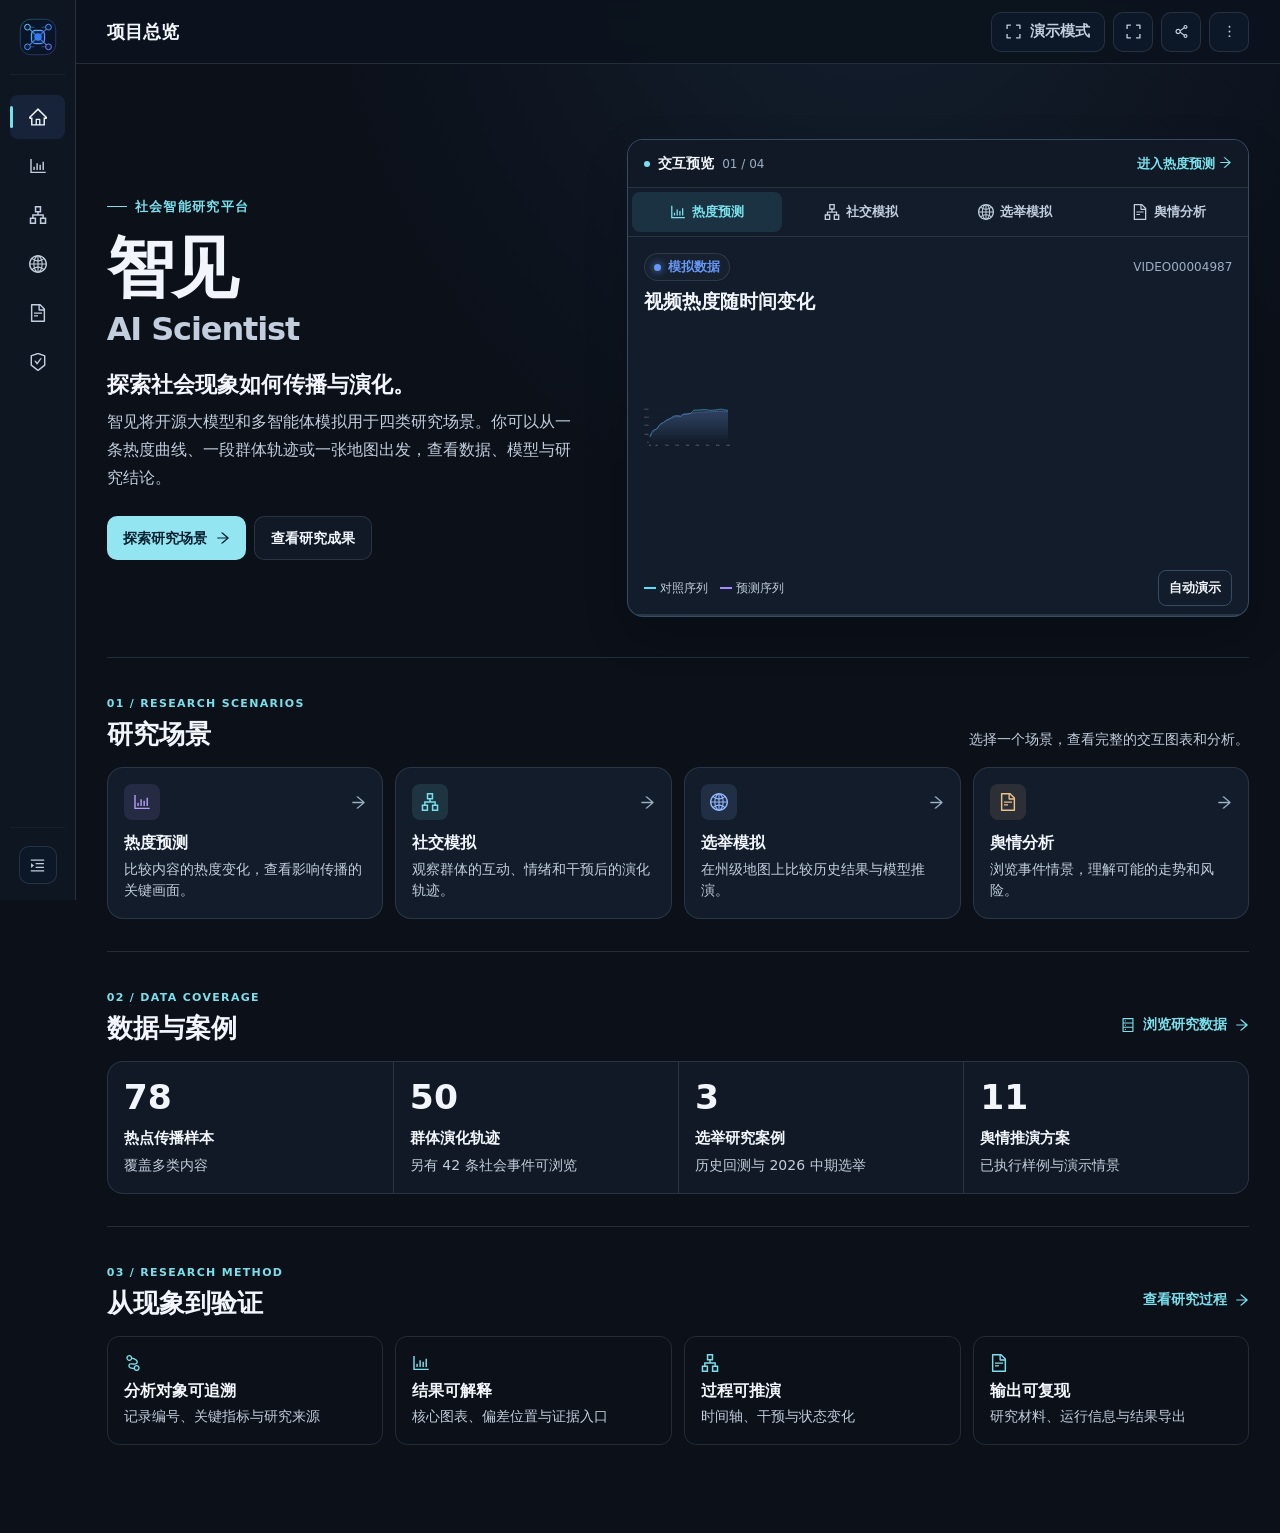
==== commit 9bab8e48: "Replace 2028 with sourced 2026 midterm comparison in both editions" ====
--- a/index.html
+++ b/index.html
@@ -7,9 +7,9 @@
     <link rel="icon" type="image/svg+xml" href="./favicon.svg" />
     <meta name="description" content="智见是一个社会智能研究项目，展示内容热度预测、群体仿真、选举模拟和舆情分析。" />
     <title>智见 · 社会智能 AI Scientist</title>
-    <script type="module" crossorigin src="./assets/index-DSLEwxMM.js"></script>
-    <link rel="modulepreload" crossorigin href="./assets/jsx-runtime-D5q0Dhmc.js">
-    <link rel="stylesheet" crossorigin href="./assets/index-BHyfzn6Y.css">
+    <script type="module" crossorigin src="./assets/index-CBIDna58.js"></script>
+    <link rel="modulepreload" crossorigin href="./assets/jsx-runtime-jrBgDLJs.js">
+    <link rel="stylesheet" crossorigin href="./assets/index-D_bJETlb.css">
   </head>
   <body>
     <div id="root"></div>
--- a/assets/index-D_bJETlb.css
+++ b/assets/index-D_bJETlb.css
@@ -0,0 +1 @@
+:root{--lightningcss-light: ;--lightningcss-dark:initial;color-scheme:dark;--bg-0:#0b1019;--bg-1:#0e1622;--bg-2:#121b29;--panel:#121c2a;--panel-raised:#182537;--panel-soft:#101925;--line:#9eb5d12b;--line-strong:#87aedc52;--text-1:#f2f6fc;--text-2:#c2cddd;--text-3:#9caec4;--blue:#6697f6;--cyan:#79e0eb;--purple:#9478ee;--green:#4ccda0;--orange:#e2a853;--red:#ef7182;--rep:#df6877;--dem:#5f8ee9;--shadow:0 18px 44px #0000002e;--radius-xl:16px;--radius-lg:12px;--radius-md:8px;--sidebar:196px;--sidebar-collapsed:76px;--topbar:64px;--font-cn:"Noto Sans SC", "PingFang SC", "Microsoft YaHei", system-ui, sans-serif;--type-display-size:clamp(44px, 5.2vw, 72px);--type-page-title-size:clamp(24px, 2.3vw, 32px);--type-section-size:clamp(22px, 2vw, 28px);--type-panel-title-size:18px;--type-body-size:15px;--type-label-size:13px;--type-axis-size:12px;--reading-width:1440px;--content-gutter:clamp(16px, 2.4vw, 32px);--chart-focus:clamp(248px, 26vw, 374px);--chart-standard:clamp(220px, 23vw, 308px);--font-latin:Inter, "Segoe UI", system-ui, sans-serif;--space-1:8px;--space-2:16px;--space-3:24px;--space-4:32px}*{box-sizing:border-box}html{scroll-behavior:smooth;background:var(--bg-0)}body{background:var(--bg-0);min-height:100vh;color:var(--text-1);font-family:var(--font-cn);font-size:var(--type-body-size);-webkit-font-smoothing:antialiased;text-rendering:optimizelegibility;margin:0;line-height:1.67}button,input,select,textarea{font:inherit}select{text-align:left;text-align-last:left;vertical-align:middle;line-height:1.35}select option{color:var(--text-1);background:#0a1423}button,a{-webkit-tap-highlight-color:transparent}button{color:inherit}a{color:inherit;text-decoration:none}img{max-width:100%;display:block}button:focus-visible,a:focus-visible,input:focus-visible,select:focus-visible,textarea:focus-visible{outline-offset:2px;outline:2px solid #54d3e8cc}::selection{color:#fff;background:#6697f659}::-webkit-scrollbar{width:9px;height:9px}::-webkit-scrollbar-track{background:#0409106b}::-webkit-scrollbar-thumb{background:#7c92b447 padding-box padding-box;border:2px solid #0000;border-radius:10px}::-webkit-scrollbar-thumb:hover{background:#7c92b47a padding-box padding-box;border:2px solid #0000}#root{min-height:100vh}[data-motion=reduced] *,[data-motion=reduced] :before,[data-motion=reduced] :after{scroll-behavior:auto!important;transition-duration:.001ms!important;animation-duration:.001ms!important;animation-iteration-count:1!important}.project-emblem{flex:none;width:48px;height:48px}.project-emblem.is-compact{width:42px;height:42px}.icon-button,.tool-button,.compact-button,.primary-button,.secondary-button,.ghost-button{cursor:pointer;white-space:nowrap;border:0;justify-content:center;align-items:center;gap:9px;transition:transform .16s,background .16s,border-color .16s,color .16s,opacity .16s;display:inline-flex}.icon-button{width:40px;height:40px;color:var(--text-2);border:1px solid var(--line);background:#0c1727;border-radius:10px}.icon-button:hover{color:#fff;border-color:var(--line-strong);background:#122238}.tool-button,.compact-button{min-height:40px;color:var(--text-2);border:1px solid var(--line);background:#0c1727;border-radius:10px;padding:0 14px;font-size:15px;font-weight:600}.tool-button:hover,.compact-button:hover{color:#fff;border-color:var(--line-strong);background:#122238}.tool-button.active,.presentation-toggle.active{color:#dff9ff;background:#54d3e81c;border-color:#54d3e857}.primary-button,.secondary-button{border-radius:10px;min-height:44px;padding:0 18px;font-size:15px;font-weight:700}.primary-button{color:#07111c;background:linear-gradient(135deg,#72e8f6,#72a6ff);box-shadow:0 10px 26px #4c91e129}.primary-button:hover{filter:brightness(1.04);transform:translateY(-1px)}.secondary-button{color:var(--text-1);border:1px solid var(--line);background:#0d192a}.secondary-button:hover,.secondary-button.active{border-color:var(--line-strong);background:#122239}button:disabled{cursor:not-allowed;opacity:.42}.data-badge{border:1px solid var(--line);min-height:28px;color:var(--text-2);white-space:nowrap;background:#ffffff05;border-radius:999px;align-items:center;gap:7px;padding:0 9px;font-size:13px;font-weight:600;display:inline-flex}.data-badge i{background:currentColor;border-radius:50%;width:7px;height:7px;box-shadow:0 0 8px}.data-history{color:#91a8c8}.data-truth{color:var(--green)}.data-simulation{color:var(--blue)}.data-prediction{color:var(--purple)}.data-input{color:var(--orange)}.data-source{color:var(--cyan)}.data-missing{color:#8b98aa}.pill{border:1px solid var(--line);min-height:30px;color:var(--text-2);background:#ffffff05;border-radius:999px;align-items:center;gap:7px;padding:0 10px;font-size:13px;font-weight:600;display:inline-flex}.pill-blue{color:#a9c7ff;background:#6697f614;border-color:#6697f638}.pill-cyan{color:#a9f1fb;background:#54d3e814;border-color:#54d3e838}.pill-purple{color:#c6b5ff;background:#9478ee14;border-color:#9478ee38}.pill-green{color:#aef1d4;background:#4ccda014;border-color:#4ccda038}.pill-orange{color:#f2cb88;background:#e2a85314;border-color:#e2a85338}.surface-panel{border:1px solid var(--line);border-radius:var(--radius-xl);background:var(--panel);min-width:0;position:relative;overflow:hidden}.surface-panel.surface-primary{background:linear-gradient(145deg,#132237fa,#0a1422fa);border-color:#6697f647;box-shadow:0 20px 48px #0000002e,inset 0 1px #ffffff06}.surface-panel.surface-primary:before{content:"";opacity:.8;background:linear-gradient(90deg,#0000,#54d3e8b3,#9478eeb3,#0000);height:2px;position:absolute;inset:0 0 auto}.surface-panel.surface-quiet{background:var(--panel-soft);border-color:#8ea6c914}.panel-header{justify-content:space-between;align-items:flex-start;gap:16px;min-height:66px;padding:18px 20px 12px;display:flex}.panel-heading{min-width:0}.panel-title-row{flex-wrap:wrap;align-items:center;gap:10px;display:flex}.panel-title{color:var(--text-1);letter-spacing:-.2px;margin:0;font-size:18px;font-weight:700;line-height:1.35}.panel-subtitle{color:var(--text-3);margin:5px 0 0;font-size:14px;line-height:1.5}.panel-actions{flex-wrap:wrap;align-items:center;gap:8px;margin-left:auto;display:flex}.panel-body{min-width:0;padding:0 20px 20px}.context-toolbar{border:1px solid var(--line);z-index:12;background:#0a1320f5;border-radius:12px;align-items:center;gap:12px;min-height:64px;margin-bottom:22px;padding:10px 12px;display:flex;position:relative;box-shadow:0 10px 30px #0000001a}.context-primary,.context-filters,.context-sources,.context-actions{align-items:center;gap:9px;display:flex}.context-spacer{flex:1}.context-sources{flex-wrap:wrap;justify-content:flex-end}.toolbar-field{border:1px solid var(--line);background:#091321;border-radius:10px;align-items:center;gap:10px;min-height:42px;padding:0 11px;display:flex}.toolbar-field>span{color:var(--text-3);white-space:nowrap;font-size:13px}.toolbar-field select,.tech-select{min-height:34px;color:var(--text-1);border:1px solid var(--line);background:#0c1727;border-radius:8px;outline:none;padding:0 30px 0 10px;font-size:14px}.toolbar-summary{color:var(--text-2);font-size:14px}.record-picker{min-width:280px;position:relative}.record-picker-trigger{border:1px solid var(--line);cursor:pointer;text-align:left;background:#091321;border-radius:10px;justify-content:space-between;align-items:center;gap:14px;width:100%;min-height:44px;padding:7px 12px;display:flex}.record-picker-trigger:hover,.record-picker-trigger.active{border-color:var(--line-strong);background:#0d1a2c}.record-picker-trigger>span{flex-direction:column;align-items:flex-start;min-width:0;line-height:1.2;display:flex}.record-picker-trigger small{color:var(--text-3);font-size:13px;line-height:1.25}.record-picker-trigger strong{text-overflow:ellipsis;white-space:nowrap;max-width:340px;color:var(--text-1);margin-top:4px;font-size:14px;font-weight:700;line-height:1.35;overflow:hidden}.record-picker-popover{z-index:80;border:1px solid var(--line-strong);background:#0a1423;border-radius:12px;width:min(460px,100vw - 40px);padding:14px;position:absolute;top:calc(100% + 8px);left:0;box-shadow:0 24px 60px #00000061}.picker-header{justify-content:space-between;align-items:center;padding:1px 2px 11px;display:flex}.picker-header strong{font-size:15px}.picker-header span{color:var(--text-3);font-size:13px}.picker-search{border:1px solid var(--line);min-height:42px;color:var(--text-3);background:#07101c;border-radius:9px;align-items:center;gap:10px;padding:0 11px;display:flex}.picker-search input{width:100%;min-width:0;color:var(--text-1);background:0 0;border:0;outline:0;font-size:14px}.picker-list{flex-direction:column;gap:6px;max-height:min(440px,58vh);margin-top:10px;padding-right:2px;display:flex;overflow:auto}.picker-list>button{width:100%;min-height:58px;color:var(--text-2);cursor:pointer;text-align:left;background:0 0;border:1px solid #0000;border-radius:9px;flex-direction:column;justify-content:center;align-items:stretch;gap:4px;padding:10px 12px;display:flex;position:relative}.picker-list>button:hover{background:#0e1b2e}.picker-list>button.active{background:#6697f61a;border-color:#6697f642}.picker-list>button strong{min-width:0;color:var(--text-1);font-size:14px;line-height:1.4}.picker-list>button span{min-width:0;color:var(--text-3);font-size:13px;line-height:1.35}.object-heading{justify-content:space-between;align-items:flex-end;gap:24px;margin:0 0 20px;display:flex}.object-heading>div:first-child{min-width:0}.object-eyebrow{color:var(--text-3);font-family:var(--font-latin), var(--font-cn);letter-spacing:.4px;font-size:13px;font-weight:700}.object-heading h2{color:var(--text-1);letter-spacing:-.6px;margin:5px 0;font-size:clamp(28px,2vw,34px);line-height:1.22}.object-description{max-width:900px;color:var(--text-2);margin:0;font-size:15px;line-height:1.7}.object-meta{flex:none;align-items:center;gap:8px;display:flex}.value-strip{border:1px solid var(--line);background:var(--panel-soft);border-radius:12px;grid-template-columns:repeat(4,minmax(0,1fr));margin:16px 0;display:grid;overflow:hidden}.value-strip>div{border-right:1px solid var(--line);min-height:104px;padding:16px 18px;position:relative}.value-strip>div:last-child{border-right:0}.value-strip>div.is-accent{background:linear-gradient(135deg,#9478ee24,#0c1625f5)}.value-strip>div.is-accent:before{content:"";background:var(--purple);width:3px;position:absolute;top:0;bottom:0;left:0}.value-strip span{color:var(--text-3);font-size:13px}.value-strip strong{color:var(--text-1);font-family:var(--font-latin), var(--font-cn);font-variant-numeric:tabular-nums;margin-top:5px;font-size:clamp(25px,2vw,34px);line-height:1.15;display:block}.value-strip footer{min-height:28px;color:var(--text-3);flex-wrap:wrap;align-items:center;gap:8px;margin-top:8px;font-size:13px;display:flex}.data-meaning{color:var(--text-3);flex-wrap:wrap;align-items:center;gap:6px 12px;font-size:13px;display:flex}.data-meaning span{gap:5px;display:inline-flex}.data-meaning b{color:var(--text-2);font-weight:700}.conclusion-bar{border:1px solid var(--line);min-height:50px;color:var(--text-2);background:#091421;border-radius:10px;align-items:center;gap:12px;margin-top:14px;padding:11px 14px;font-size:14px;line-height:1.65;display:flex}.conclusion-bar strong{color:var(--text-1)}.conclusion-mark{background:var(--blue);border-radius:4px;align-self:stretch;width:4px}.conclusion-purple .conclusion-mark{background:var(--purple)}.conclusion-cyan .conclusion-mark{background:var(--cyan)}.conclusion-orange .conclusion-mark{background:var(--orange)}.empty-state{min-height:150px;color:var(--text-3);text-align:center;flex-direction:column;justify-content:center;align-items:center;gap:8px;display:flex}.empty-state .anticon{opacity:.68;font-size:28px}.empty-state strong{color:var(--text-2);font-size:15px}.empty-state p{max-width:420px;margin:0;font-size:14px}.metrics-grid{gap:14px;display:grid}.metrics-grid.four{grid-template-columns:repeat(4,minmax(0,1fr))}.metric-card{border:1px solid var(--line);background:var(--panel);border-radius:12px;min-height:126px;padding:16px 17px}.metric-card.is-featured{border-color:var(--line-strong);background:var(--panel-raised)}.metric-topline,.metric-footer{justify-content:space-between;align-items:center;gap:10px;display:flex}.metric-label{color:var(--text-2);font-size:13px}.metric-icon{color:var(--text-3);font-size:18px}.metric-value-row{align-items:baseline;gap:6px;margin-top:7px;display:flex}.metric-value-row strong{font-size:30px;line-height:1.1}.metric-value-row>span{color:var(--text-3);font-size:13px}.metric-footer{color:var(--text-3);margin-top:10px;font-size:13px}.metric-hint{min-width:0}.two-column-grid{grid-template-columns:repeat(2,minmax(0,1fr));gap:16px;margin-top:16px;display:grid}.chart-xl{height:392px}.chart-large{height:310px}.chart-social-wide{height:270px}.chart-opinion-primary{height:320px}.tag-row{flex-wrap:wrap;gap:8px;display:flex}.presentation-secondary{display:contents}.source-notice{min-height:42px;color:var(--text-2);border:1px solid var(--line);background:#0a1626;border-radius:10px;align-items:center;gap:9px;padding:9px 12px;font-size:13px;display:flex}.source-notice.compact{min-height:34px}.source-warning{color:#e9d0a4;background:#e2a85313;border-color:#e2a85347}.source-danger{color:#f1bcc4;background:#ef718213;border-color:#ef71824d}.source-notice strong{color:var(--text-1)}.record-picker-trigger:focus-visible{border-color:var(--cyan)}.picker-list>button.keyboard-active{outline-offset:-2px;background:#102039;outline:2px solid #54d3e8a6}.picker-list>button[aria-selected=true]{padding-right:70px}.picker-list>button[aria-selected=true]:after{content:"当前";color:#78ddea;background:#54d3e814;border:1px solid #54d3e833;border-radius:999px;place-items:center;min-width:38px;height:22px;font-size:11px;font-weight:700;line-height:1;display:grid;position:absolute;top:50%;right:12px;transform:translateY(-50%)}.expandable-text p{color:var(--text-2);-webkit-line-clamp:var(--clamp-lines,3);-webkit-box-orient:vertical;margin:0;font-size:15px;line-height:1.72;display:-webkit-box;overflow:hidden}.expandable-text.expanded p{display:block;overflow:visible}.expandable-text button{color:#a9c7ff;cursor:pointer;background:0 0;border:0;margin-top:6px;padding:0;font-size:13px;font-weight:700}.error-state,.route-error-boundary{min-height:240px;color:var(--text-3);text-align:center;flex-direction:column;justify-content:center;align-items:center;gap:10px;padding:28px;display:flex}.error-state-icon{width:38px;height:38px;color:var(--red);background:#ef718214;border:1px solid #ef718259;border-radius:50%;place-items:center;font-size:20px;font-weight:800;display:grid}.error-state strong,.route-error-boundary h2{color:var(--text-1);font-size:18px}.error-state p,.route-error-boundary p{max-width:640px;margin:0;font-size:14px;line-height:1.65}.drawer-layer,.dialog-layer{z-index:200;justify-content:flex-end;display:flex;position:fixed;inset:0}.drawer-scrim{-webkit-backdrop-filter:blur(2px);backdrop-filter:blur(2px);cursor:default;background:#02070dad;border:0;width:100%;position:absolute;inset:0}.detail-drawer{z-index:1;border-left:1px solid var(--line-strong);background:#091321;height:100%;animation:.2s ease-out drawerIn;position:relative;overflow:hidden;box-shadow:-28px 0 70px #00000059}@keyframes drawerIn{0%{opacity:.4;transform:translate(24px)}to{opacity:1;transform:translate(0)}}.drawer-header{border-bottom:1px solid var(--line);justify-content:space-between;align-items:flex-start;gap:20px;min-height:82px;padding:20px 22px;display:flex}.drawer-header h2{margin:0;font-size:21px;line-height:1.35}.drawer-header p{color:var(--text-3);margin:5px 0 0;font-size:14px;line-height:1.55}.drawer-content{height:calc(100% - 82px);padding:22px;overflow:auto}.info-sections{flex-direction:column;gap:24px;display:flex}.info-sections>section{border-bottom:1px solid var(--line);padding-bottom:20px}.info-sections>section:last-child{border-bottom:0}.info-sections header h3{margin:0;font-size:17px}.info-sections header p{color:var(--text-3);margin:5px 0 0;font-size:14px;line-height:1.6}.info-sections dl{margin:14px 0 0}.info-sections dl>div{border-top:1px solid #8ea6c913;grid-template-columns:150px minmax(0,1fr);gap:18px;padding:12px 0;display:grid}.info-sections dt{color:var(--text-3);font-size:13px;font-weight:600}.info-sections dd{min-width:0;color:var(--text-1);overflow-wrap:anywhere;flex-wrap:wrap;align-items:flex-start;gap:8px;margin:0;font-size:14px;display:flex}.info-sections dd>span:first-child{flex:220px}.info-sections dd small{color:var(--text-3);flex:100%;font-size:13px;line-height:1.55}.chart-tools{align-items:center;gap:6px;display:inline-flex}.compact-icon{border-radius:8px;width:34px;height:34px}.data-table-wrap{border:1px solid var(--line);border-radius:10px;max-height:calc(100vh - 170px);overflow:auto}.data-table{border-collapse:collapse;width:100%;font-size:14px}.data-table caption{color:var(--text-2);text-align:left;padding:13px 14px;font-weight:700}.data-table th,.data-table td{border-bottom:1px solid var(--line);text-align:left;vertical-align:top;white-space:nowrap;padding:11px 13px}.data-table th{z-index:1;color:var(--text-2);background:#101c2e;font-size:13px;position:sticky;top:0}.data-table td{color:var(--text-1);font-variant-numeric:tabular-nums}.data-table tbody tr:hover{background:#6697f60e}.dialog-layer{justify-content:center;align-items:center}.confirm-dialog{z-index:1;border:1px solid var(--line-strong);background:#0b1626;border-radius:14px;width:min(440px,100vw - 32px);padding:24px;position:relative;box-shadow:0 28px 72px #0000006b}.confirm-dialog h3{margin:0;font-size:20px}.confirm-dialog p{color:var(--text-2);margin:10px 0 22px;font-size:14px;line-height:1.7}.confirm-dialog>div{justify-content:flex-end;gap:10px;display:flex}.danger-button{color:#fff;cursor:pointer;background:#b84456;border:1px solid #ef718257;border-radius:10px;min-height:44px;padding:0 18px;font-size:15px;font-weight:700}.danger-link-button{color:#f19aa7;cursor:pointer;background:0 0;border:0;font-size:14px;font-weight:650}.danger-link-button:hover{color:#ffd3d9}.evidence-list{flex-direction:column;gap:10px;display:flex}.evidence-list article{border:1px solid var(--line);background:var(--panel-soft);border-radius:11px;grid-template-columns:38px minmax(0,1fr) auto;align-items:flex-start;gap:13px;padding:15px;display:grid}.evidence-index{width:34px;height:34px;color:var(--cyan);font-family:var(--font-latin);background:#54d3e814;border-radius:9px;place-items:center;font-size:13px;font-weight:700;display:grid}.evidence-list h4{margin:0;font-size:15px}.evidence-list p{color:var(--text-3);margin:5px 0 0;font-size:14px;line-height:1.6}.evidence-list article>div>strong{color:var(--text-1);margin-top:7px;font-size:16px;display:block}.field-help{color:var(--text-3);margin-top:6px;font-size:13px;line-height:1.5;display:block}.field-error{color:#f09bab;margin-top:6px;font-size:13px;display:block}.app-shell{background:var(--bg-0);min-height:100vh}.business-backdrop{z-index:0;pointer-events:none;background:radial-gradient(ellipse at 68% -12%, #436ea029, transparent 46%), var(--bg-0);position:fixed;inset:0}.sidebar{z-index:30;width:var(--sidebar);background:var(--bg-1);border-right:1px solid var(--line);flex-direction:column;padding:16px 12px;transition:width .2s;display:flex;position:fixed;top:0;bottom:0;left:0}.brand-block{border-bottom:1px solid #8ea6c914;align-items:center;gap:12px;min-height:58px;padding:0 4px 16px;display:flex}.brand-copy{flex-direction:column;min-width:0;line-height:1.3;display:flex}.brand-copy strong{white-space:nowrap;font-size:20px;font-weight:650}.brand-copy span{color:var(--text-3);margin-top:4px;font-size:12px}.side-nav{flex-direction:column;gap:5px;margin-top:20px;display:flex}.side-nav-item{border-radius:var(--radius-md);min-height:44px;color:var(--text-2);align-items:center;gap:12px;padding:0 12px;font-size:14px;font-weight:600;display:flex;position:relative}.side-nav-item:hover{color:var(--text-1);background:#6697f60e}.side-nav-item.active{color:#f1f6fd;background:#6697f61a}.side-nav-item.active:before{content:"";background:var(--cyan);border-radius:3px;width:3px;position:absolute;top:11px;bottom:11px;left:0}.side-icon{place-items:center;width:22px;font-size:18px;display:grid}.nav-tooltip{z-index:100;border:1px solid var(--line);min-width:max-content;color:var(--text-1);opacity:0;pointer-events:none;box-shadow:var(--shadow);background:#101b2b;border-radius:8px;padding:7px 10px;font-size:13px;font-weight:600;transition:opacity .16s .18s,transform .16s .18s;position:absolute;top:50%;left:calc(100% + 12px);transform:translateY(-50%)translate(-4px)}.side-nav-item:hover .nav-tooltip,.side-nav-item:focus-visible .nav-tooltip{opacity:1;transform:translateY(-50%)translate(0)}.sidebar-foot{border-top:1px solid #8ea6c914;justify-content:space-between;align-items:flex-end;gap:10px;margin-top:auto;padding-top:18px;display:flex}.sidebar-foot p{color:var(--text-3);margin:0;font-size:13px;line-height:1.7}.collapse-button{flex:none;width:38px;height:38px}.app-main{min-height:100vh;margin-left:var(--sidebar);z-index:1;transition:margin-left .2s;position:relative}.topbar{z-index:20;height:var(--topbar);padding:0 var(--content-gutter);border-bottom:1px solid var(--line);-webkit-backdrop-filter:blur(10px);backdrop-filter:blur(10px);background:#0c131ef5;align-items:center;display:flex;position:sticky;top:0}.topbar-title{align-items:baseline;gap:12px;min-width:0;display:flex}.topbar-title h1{white-space:nowrap;text-overflow:ellipsis;margin:0;font-size:18px;font-weight:650;line-height:1.3;overflow:hidden}.topbar-title span{color:var(--text-3);white-space:nowrap;font-size:13px}.topbar-tools{align-items:center;gap:8px;margin-left:auto;display:flex}.settings-control{position:relative}.settings-popover{border:1px solid var(--line-strong);background:#0a1423;border-radius:12px;width:320px;padding:14px;position:absolute;top:calc(100% + 9px);right:0;box-shadow:0 24px 60px #0000005c}.settings-section{border-bottom:1px solid var(--line);padding:2px 2px 13px}.settings-section>strong{align-items:center;gap:8px;font-size:14px;display:flex}.settings-badges{flex-wrap:wrap;gap:7px;margin-top:11px;display:flex}.settings-row{width:100%;min-height:62px;color:var(--text-2);cursor:pointer;text-align:left;background:0 0;border:0;align-items:center;gap:12px;padding:11px 6px 3px;display:flex}.settings-row>.anticon{font-size:19px}.settings-row span{flex-direction:column;display:flex}.settings-row strong{color:var(--text-1);font-size:14px}.settings-row small{color:var(--text-3);margin-top:3px;font-size:13px}.page-stage{min-height:calc(100vh - var(--topbar));padding:24px var(--content-gutter)}.page-content,.overview-page{width:min(var(--reading-width), 100%);margin:0 auto}.mobile-brand,.mobile-dock{display:none}.app-shell.is-collapsed .sidebar{width:var(--sidebar-collapsed);padding-inline:10px}.app-shell.is-collapsed .brand-block,.app-shell.is-collapsed .side-nav-item,.app-shell.is-collapsed .sidebar-foot{justify-content:center}.app-shell.is-collapsed .side-nav-item{padding-inline:0}.app-shell.is-collapsed .app-main{margin-left:var(--sidebar-collapsed)}.presentation-mode .topbar{height:56px;padding-inline:16px}.presentation-mode .page-stage{min-height:calc(100vh - 56px);padding:14px 16px}.presentation-mode .sidebar{width:var(--sidebar-collapsed);padding-inline:10px}.presentation-mode .brand-block,.presentation-mode .side-nav-item,.presentation-mode .sidebar-foot{justify-content:center}.presentation-mode .side-nav-item{padding-inline:0}.presentation-mode .brand-copy,.presentation-mode .side-label,.presentation-mode .sidebar-foot p,.presentation-mode .collapse-button{display:none}.presentation-mode .app-main{margin-left:var(--sidebar-collapsed)}.presentation-mode .topbar-title span{display:none}.presentation-mode .context-toolbar{min-height:56px;margin-bottom:12px;padding-block:6px}.presentation-mode .object-heading{margin-bottom:12px}.presentation-mode .object-description{display:none}.presentation-mode .object-heading h2{font-size:27px}.presentation-mode .presentation-secondary{display:none!important}.presentation-mode .value-strip{margin-block:12px 0}.presentation-mode .value-strip>div{min-height:88px;padding-block:12px}.presentation-mode .chart-xl{height:320px}.presentation-mode .us-map-stage,.presentation-mode .us-map-wrap{min-height:430px}.presentation-mode .social-trend-primary{margin-top:12px}.presentation-mode .chart-social-wide{height:200px}.presentation-hint{z-index:120;border:1px solid var(--line-strong);color:var(--text-2);box-shadow:var(--shadow);pointer-events:none;background:#08101cf0;border-radius:999px;padding:8px 13px;font-size:13px;position:fixed;bottom:18px;left:50%;transform:translate(-50%)}.presentation-mode .settings-control,.presentation-mode .object-description{display:none}.presentation-mode .panel-subtitle{font-size:13px}.presentation-mode .chart-tools{display:none}.home-page{padding-bottom:32px}.home-hero{grid-template-columns:minmax(0,.86fr) minmax(0,1.14fr);align-items:center;gap:clamp(24px,4vw,64px);padding-block:clamp(24px,4vw,56px) 40px;display:grid}.home-copy{max-width:490px}.home-kicker{color:var(--cyan);letter-spacing:.1em;align-items:center;gap:8px;font-size:13px;font-weight:600;display:flex}.home-kicker>span{background:currentColor;width:20px;height:1px}.home-copy h2{font-size:var(--type-display-size);letter-spacing:-.045em;margin:16px 0 20px;font-weight:700;line-height:1.04}.home-copy h2>span{color:var(--text-2);font:600 clamp(22px, 2.5vw, 38px)/1.18 var(--font-latin);letter-spacing:-.035em;margin-top:8px;display:block}.home-copy>p{color:var(--text-2);margin:0;font-size:16px;line-height:1.75}.home-copy>.home-lead{color:var(--text-1);margin-bottom:8px;font-size:clamp(17px,1.7vw,22px);font-weight:600;line-height:1.45}.home-actions{flex-wrap:wrap;align-items:center;gap:8px;margin-top:24px;display:flex}.home-actions a{min-height:44px;padding-inline:16px;font-size:14px}.home-actions .primary-button{color:#092131;box-shadow:none;background:#92e5f1;border-color:#92e5f1}.home-actions .primary-button:hover{background:#b4f2f8;border-color:#b4f2f8}.home-actions .secondary-button{background:var(--panel-soft)}.system-preview-window{border:1px solid var(--line-strong);border-radius:var(--radius-xl);background:var(--panel);min-width:0;box-shadow:var(--shadow);overflow:hidden}.preview-window-top{background:var(--panel-soft);border-bottom:1px solid var(--line);justify-content:space-between;align-items:center;gap:8px;min-height:48px;padding:0 16px;display:flex}.preview-window-top>div{align-items:center;gap:8px;display:flex}.preview-window-top strong{font-size:14px}.preview-window-top small{color:var(--text-3);font:12px/1.5 var(--font-latin);white-space:nowrap}.preview-window-top>a{color:var(--cyan);white-space:nowrap;font-size:13px;font-weight:600}.window-dot{background:var(--cyan);border-radius:50%;width:6px;height:6px}.preview-tabs{border-bottom:1px solid var(--line);grid-template-columns:repeat(4,minmax(0,1fr));gap:4px;padding:4px;display:grid}.preview-tabs button{border-radius:var(--radius-md);min-height:40px;color:var(--text-2);cursor:pointer;background:0 0;border:0;justify-content:center;align-items:center;gap:6px;padding:4px 0;font-size:13px;font-weight:600;display:flex}.preview-tabs button:hover{color:var(--text-1);background:var(--panel-raised)}.preview-tabs button.active{color:var(--cyan);background:#1b3242}.preview-tabs button .anticon{font-size:16px}.preview-body{grid-template-rows:auto auto 1fr;gap:8px;min-width:0;padding:16px 16px 0;display:grid}.preview-meta{flex-wrap:wrap;align-items:center;gap:8px;min-height:24px;display:flex}.preview-meta>span:not(.data-badge){color:var(--text-3);margin-left:auto;font-size:12px}.preview-title{min-width:0}.preview-title h3{margin:0;font-size:clamp(16px,1.5vw,20px);line-height:1.35}.preview-title p{color:var(--text-3);overflow-wrap:anywhere;margin:4px 0 0;font-size:13px}.preview-chart,.preview-map{width:100%;height:clamp(208px,19vw,280px)}.preview-map .us-map-wrap{height:100%;min-height:0}.preview-footer{flex-wrap:wrap;justify-content:space-between;align-items:center;gap:4px 12px;min-height:48px;padding:4px 16px 8px;display:flex}.preview-footer .compact-button{background:0 0;min-height:36px;margin-left:auto}.preview-legend{color:var(--text-2);flex-wrap:wrap;gap:4px 12px;font-size:12px;display:flex}.preview-legend span{white-space:nowrap;align-items:center;gap:4px;display:inline-flex}.preview-legend i{border-top:2px solid #55e1f7;width:12px}.preview-legend span:last-child i{border-top:2px dashed #a889ff}.preview-progress{background:var(--line);height:2px;overflow:hidden}.preview-progress i{background:var(--cyan);width:0;height:100%;display:block}.preview-progress.is-running i{animation:11s linear forwards previewProgress}@keyframes previewProgress{to{width:100%}}.home-scenarios,.home-proof-section,.home-method-section{border-top:1px solid var(--line);padding-block:32px}.home-section-heading{justify-content:space-between;align-items:end;gap:8px 16px;margin-bottom:16px;display:flex}.home-section-heading>div>span{color:var(--cyan);font:600 11px/1.5 var(--font-latin);letter-spacing:.12em}.home-section-heading h2{font-size:var(--type-section-size);margin:4px 0 0;font-weight:650;line-height:1.25}.home-section-heading>p{color:var(--text-2);margin:0;font-size:14px}.home-text-link{min-height:40px;color:var(--cyan);align-items:center;gap:8px;font-size:14px;font-weight:600;display:inline-flex}.home-text-link:hover{text-underline-offset:4px;text-decoration:underline}.home-capability-strip,.home-proof-grid,.method-rail{grid-template-columns:repeat(4,minmax(0,1fr));gap:12px;display:grid}.capability-entry{--module-accent:var(--cyan);border:1px solid var(--line);border-radius:var(--radius-xl);background:var(--panel);grid-template-columns:minmax(0,1fr) auto;align-content:start;align-items:start;gap:12px;min-width:0;padding:16px;transition:border-color .2s,background .2s;display:grid}.capability-entry:hover{border-color:var(--module-accent);background:var(--panel-raised)}.entry-purple{--module-accent:#b29cf6}.entry-blue{--module-accent:#92b8ff}.entry-orange{--module-accent:#eac08a}.capability-icon{width:36px;height:36px;color:var(--module-accent);background:color-mix(in srgb, var(--module-accent) 12%, var(--panel));border-radius:var(--radius-md);place-items:center;font-size:18px;display:grid}.capability-arrow{color:var(--text-3);align-self:center}.capability-entry>div{grid-column:1/-1}.capability-entry strong,.method-rail strong{color:var(--text-1);font-size:16px;font-weight:650;line-height:1.4;display:block}.capability-entry small,.home-proof-grid small,.method-rail span:not(.anticon){color:var(--text-2);margin-top:4px;font-size:14px;line-height:1.55;display:block}.home-proof-grid{background:var(--panel-soft);border:1px solid var(--line);border-radius:var(--radius-xl);gap:0;overflow:hidden}.home-proof-grid>div,.method-rail>div{min-width:0;padding:16px}.home-proof-grid>div+div{border-left:1px solid var(--line)}.home-proof-grid strong{color:var(--text-1);font:650 clamp(27px, 2.7vw, 38px)/1.15 var(--font-latin);font-variant-numeric:tabular-nums;display:block}.home-proof-grid p{margin:8px 0 0;font-size:15px;font-weight:600}.method-rail>div{border:1px solid var(--line);border-radius:var(--radius-lg)}.method-rail .anticon{color:var(--cyan);margin-bottom:8px;font-size:18px}@media (width<=1000px){.home-hero{grid-template-columns:minmax(0,1fr);gap:24px;padding-block:24px 32px}.home-copy{max-width:620px}.preview-chart,.preview-map{height:clamp(216px,38vw,300px)}}@media (width<=680px){.home-copy h2{margin:12px 0 16px}.home-copy>p{font-size:15px}.home-copy>.home-lead{font-size:17px}.home-actions{margin-top:16px}.home-actions a{flex:auto;justify-content:center;padding-inline:8px}.preview-tabs button{flex-direction:column;gap:2px;min-height:48px;font-size:12px}.preview-window-top,.preview-body,.preview-footer{padding-inline:12px}.preview-chart,.preview-map{height:208px}.preview-footer .compact-button{min-height:44px}.home-scenarios,.home-proof-section,.home-method-section{padding-block:24px}.home-section-heading{flex-direction:column;align-items:flex-start;margin-bottom:12px}.home-capability-strip,.home-proof-grid,.method-rail{grid-template-columns:repeat(2,minmax(0,1fr))}.home-capability-strip,.method-rail{gap:8px}.capability-entry,.home-proof-grid>div,.method-rail>div{padding:12px}.home-proof-grid>div:nth-child(3){border-left:0}.home-proof-grid>div:nth-child(n+3){border-top:1px solid var(--line)}}.heat-page-compact{padding-bottom:28px}.heat-page-compact .context-toolbar{min-height:54px;margin-bottom:12px;padding:6px 8px}.heat-page-compact .record-picker-trigger{min-height:40px;padding-block:5px}.heat-page-compact .record-picker-trigger small,.heat-page-compact .toolbar-field>span{font-size:12px}.heat-page-compact .record-picker-trigger strong,.heat-page-compact .toolbar-field select{font-size:13px}.heat-page-compact .toolbar-field{min-height:40px}.heat-page-compact .compact-button{min-height:36px;font-size:12px}.heat-event-hero{background:radial-gradient(circle at 88% 15%,#5a78ee21,#0000 28%),linear-gradient(135deg,#111f33fa,#0a1320fa);border:1px solid #5d8fd938;border-radius:12px;grid-template-columns:minmax(0,1fr) 160px;align-items:center;gap:22px;min-height:116px;margin-bottom:10px;padding:16px 18px;display:grid}.heat-event-main{min-width:0}.heat-event-kicker{flex-wrap:wrap;align-items:center;gap:6px;display:flex}.heat-event-kicker>span{color:var(--cyan);letter-spacing:.8px;margin-right:4px;font-size:11px;font-weight:800}.heat-event-kicker i,.heat-tags b{color:#a9c3ff;background:#5476d81a;border:1px solid #6e93f22e;border-radius:999px;padding:3px 7px;font-size:11px;font-style:normal;font-weight:700}.heat-event-hero h2{color:var(--text-1);letter-spacing:-.35px;margin:7px 0 5px;font-size:clamp(20px,1.6vw,25px);line-height:1.25}.heat-event-hero p{max-width:980px;color:var(--text-2);-webkit-line-clamp:2;-webkit-box-orient:vertical;margin:0;font-size:13px;line-height:1.65;display:-webkit-box;overflow:hidden}.heat-model-mark{border-left:1px solid var(--line);flex-direction:column;justify-content:center;align-self:stretch;padding-left:18px;display:flex}.heat-model-mark span{color:var(--text-3);letter-spacing:1.2px;font-size:10px;font-weight:800}.heat-model-mark strong{color:#dce7ff;margin-top:4px;font-size:15px}.heat-model-mark small{color:var(--text-3);margin-top:3px;font-size:11px}.heat-metrics{border:1px solid var(--line);background:#0a1320db;border-radius:11px;grid-template-columns:repeat(4,minmax(0,1fr));margin-bottom:10px;display:grid;overflow:hidden}.heat-metrics>div{border-right:1px solid var(--line);flex-direction:column;justify-content:center;min-height:68px;padding:10px 14px;display:flex}.heat-metrics>div:last-child{border-right:0}.heat-metrics>div.accent{background:linear-gradient(135deg,#57d2e614,#8967ec1a)}.heat-metrics span{color:var(--text-3);font-size:11px}.heat-metrics strong{color:var(--text-1);font-family:var(--font-latin),var(--font-cn);font-variant-numeric:tabular-nums;margin-top:3px;font-size:20px;line-height:1.15}.heat-metrics strong small{color:var(--text-2);font-size:13px;font-weight:700}.heat-workbench{grid-template-columns:minmax(0,1fr) 280px;align-items:stretch;gap:10px;display:grid}.heat-main-card,.heat-rail-card{border:1px solid var(--line);background:var(--panel);border-radius:12px;min-width:0;overflow:hidden}.heat-main-card{min-height:382px}.heat-mode-bar{border-bottom:1px solid var(--line);background:#070f1a80;justify-content:space-between;align-items:center;gap:12px;min-height:50px;padding:6px 10px;display:flex}.heat-mode-bar nav{align-items:center;gap:4px;display:flex}.heat-mode-bar nav button{min-height:34px;color:var(--text-3);cursor:pointer;background:0 0;border:1px solid #0000;border-radius:7px;align-items:center;gap:6px;padding:0 10px;font-size:12px;font-weight:700;display:inline-flex}.heat-mode-bar nav button:hover{color:var(--text-1);background:#5b8be30f}.heat-mode-bar nav button.active{color:#eafaff;background:#52d7ed1a;border-color:#52d7ed2e}.heat-mode-bar .panel-tools{margin-left:auto}.heat-chart-heading{justify-content:space-between;align-items:center;gap:14px;min-height:58px;padding:9px 16px 4px;display:flex}.heat-chart-heading span{color:var(--cyan);letter-spacing:1px;font-size:10px;font-weight:800}.heat-chart-heading h3{margin:3px 0 0;font-size:16px;line-height:1.25}.heat-chart-heading>small{color:var(--text-3);font-size:11px}.heat-primary-chart{height:268px;padding:0 12px 10px 4px}.heat-keyword-content{padding:8px 16px 16px}.heat-keyword-list{gap:0;margin:0;padding:0;list-style:none;display:grid}.heat-keyword-list>li{border-bottom:1px solid var(--line);align-items:center;gap:12px;min-height:44px;padding:6px 8px;display:flex}.heat-keyword-list>li:last-child{border-bottom:0}.heat-keyword-list span{border-radius:var(--radius-md);background:var(--panel-raised);width:32px;height:28px;color:var(--cyan);font:600 13px/1 var(--font-latin);place-items:center;display:grid}.heat-keyword-list strong{color:var(--text-1);overflow-wrap:anywhere;font-size:15px;font-weight:600}.heat-insight-rail{min-width:0;display:grid}.heat-rail-card{padding:14px}.heat-rail-card>header{border-bottom:1px solid var(--line);justify-content:space-between;align-items:center;gap:10px;padding-bottom:10px;display:flex}.heat-rail-card>header span{color:var(--text-3);font-size:11px}.heat-rail-card>header strong{max-width:150px;color:var(--text-1);text-overflow:ellipsis;white-space:nowrap;font-size:12px;overflow:hidden}.heat-score-row{grid-template-columns:86px minmax(0,1fr);align-items:center;gap:12px;margin:18px 0 16px;display:grid}.heat-score-ring{--score:50%;aspect-ratio:1;background:conic-gradient(var(--purple) var(--score),#7991b71f 0);border-radius:50%;place-items:center;width:82px;display:grid;position:relative}.heat-score-ring:after{content:"";border-radius:inherit;background:#0c1727;position:absolute;inset:7px}.heat-score-ring strong{z-index:1;color:#dbe7ff;font-size:20px}.heat-score-row p{color:var(--text-2);margin:0;font-size:12px;line-height:1.65}.heat-sentiment-bars{gap:9px;display:grid}.heat-sentiment-bars>div{grid-template-columns:30px minmax(0,1fr) 42px;align-items:center;gap:8px;display:grid}.heat-sentiment-bars span,.heat-sentiment-bars strong{color:var(--text-3);font-size:10px;font-weight:700}.heat-sentiment-bars strong{color:var(--text-2);text-align:right}.heat-sentiment-bars i{background:#7991b71f;border-radius:5px;height:5px;overflow:hidden}.heat-sentiment-bars b{border-radius:inherit;height:100%;display:block}.heat-sentiment-bars b.positive{background:var(--green)}.heat-sentiment-bars b.neutral{background:#8795aa}.heat-sentiment-bars b.negative{background:var(--red)}.heat-compact-list{gap:0;margin-top:8px;display:grid}.heat-compact-list>div{border-bottom:1px solid var(--line);flex-direction:column;justify-content:center;gap:4px;min-height:54px;display:flex}.heat-compact-list>div:last-child{border-bottom:0}.heat-compact-list span{color:var(--text-3);font-size:10px}.heat-compact-list strong{color:var(--text-1);font-size:12px;line-height:1.5}.heat-risk{background:#4cd5a10f;border-radius:9px;grid-template-columns:1fr auto;align-items:center;gap:4px 10px;margin:18px 0;padding:12px;display:grid}.heat-risk>span{color:var(--text-3);font-size:11px}.heat-risk>strong{grid-area:1/2/3;font-size:24px}.heat-risk>small{color:var(--text-2);font-size:10px}.heat-risk-中>strong{color:var(--orange)}.heat-risk-高>strong{color:var(--red)}.heat-risk-低>strong{color:var(--green)}.heat-source-line{min-height:34px;color:var(--text-3);flex-wrap:wrap;justify-content:center;align-items:center;gap:10px 22px;margin-top:8px;font-size:10px;display:flex}.heat-source-line span{align-items:center;gap:5px;display:inline-flex}@media (width<=1180px){.heat-workbench{grid-template-columns:minmax(0,1fr) 250px}.heat-mode-bar nav button{padding-inline:8px}.heat-mode-bar nav button span{display:none}}@media (width<=960px){.heat-workbench{grid-template-columns:1fr}.heat-mode-bar nav button span{display:inline}}@media (width<=760px){.heat-page-compact .context-toolbar{margin-bottom:10px}.heat-event-hero{grid-template-columns:1fr;min-height:0;padding:14px}.heat-model-mark{display:none}.heat-event-hero h2{font-size:20px}.heat-event-hero p{-webkit-line-clamp:3}.heat-metrics{grid-template-columns:repeat(2,minmax(0,1fr))}.heat-metrics>div{border-bottom:1px solid var(--line);min-height:60px}.heat-metrics>div:nth-child(2){border-right:0}.heat-metrics>div:nth-child(n+3){border-bottom:0}.heat-metrics strong{font-size:18px}.heat-mode-bar{flex-direction:column;align-items:stretch}.heat-mode-bar nav{grid-template-columns:repeat(2,1fr);display:grid}.heat-mode-bar nav button{justify-content:center}.heat-mode-bar nav button span{display:inline}.heat-mode-bar .panel-tools{align-self:flex-end}.heat-primary-chart{height:270px}.heat-insight-rail{grid-template-columns:1fr}}.social-focus-grid{grid-template-columns:minmax(560px,8fr) minmax(340px,4fr);gap:16px;display:grid}.social-evolution-first .social-trend-primary,.timeline-control-panel{min-height:440px}.chart-social-primary{height:320px}.social-chart-legend{color:var(--text-2);flex-wrap:wrap;align-items:center;gap:10px 18px;margin-bottom:4px;font-size:13px;display:flex}.social-chart-legend span{align-items:center;gap:7px;display:inline-flex}.social-chart-legend i{background:var(--green);border-radius:3px;width:20px;height:3px}.social-chart-legend i.neutral{background:repeating-linear-gradient(90deg,#8795aa 0 6px,#0000 6px 10px)}.social-chart-legend i.negative{background:var(--red)}.timeline-current{grid-template-columns:repeat(2,minmax(0,1fr));gap:9px;display:grid}.timeline-current>div{background:#091321;border-radius:9px;min-height:76px;padding:12px}.timeline-current span{color:var(--text-3);font-size:13px}.timeline-current strong{color:var(--text-1);margin-top:4px;font-size:16px;display:block}.timeline-play-controls{justify-content:space-between;align-items:center;gap:12px;margin-top:16px;display:flex}.speed-switch{border:1px solid var(--line);background:#08111d;border-radius:9px;padding:3px;display:inline-flex}.speed-switch button{min-width:42px;height:34px;color:var(--text-3);cursor:pointer;background:0 0;border:0;border-radius:7px;font-size:13px;font-weight:700}.speed-switch button.active{color:var(--text-1);background:#15243a}.timeline-range{width:100%;accent-color:var(--cyan);margin:18px 0 8px}.timeline-points{grid-template-columns:repeat(auto-fit,minmax(42px,1fr));gap:4px;display:grid}.timeline-points button{min-width:28px;min-height:42px;color:var(--text-3);cursor:pointer;background:0 0;border:0;flex-direction:column;justify-content:flex-start;align-items:center;gap:5px;padding:4px 2px;font-size:13px;display:flex}.timeline-points button i{background:#0b1625;border:2px solid #54657d;border-radius:50%;width:10px;height:10px}.timeline-points button.active{color:var(--text-1)}.timeline-points button.active i{border-color:var(--cyan);background:var(--cyan);box-shadow:0 0 0 4px #54d3e81a}.timeline-points button.has-event i{border-color:var(--orange)}.timeline-event-text{border-left:3px solid var(--orange);background:#e2a8530e;margin-top:12px;padding:12px}.timeline-event-text span{color:var(--orange);font-size:13px;font-weight:700}.timeline-event-text p{color:var(--text-2);margin:5px 0 0;font-size:14px;line-height:1.6}.behavior-composition-split{grid-template-columns:repeat(2,minmax(0,1fr));gap:20px;padding:6px 0 4px;display:grid}.composition-group{border-top:1px solid var(--line);border-bottom:1px solid var(--line);background:#09132185;min-width:0;padding:16px}.composition-group header{justify-content:space-between;align-items:flex-start;gap:12px;margin-bottom:18px;display:flex}.composition-group header strong{font-size:15px}.composition-group header span{color:var(--text-3);text-align:right;font-size:13px}.composition-branches{flex-direction:column;gap:18px;display:flex}.composition-row{grid-template-columns:92px minmax(0,1fr) 92px;align-items:center;gap:12px;display:grid}.composition-row>span{color:var(--text-2);font-size:13px}.composition-row>strong{text-align:right;font-family:var(--font-latin),var(--font-cn);font-size:17px}.composition-track{background:#8ea6c917;border-radius:999px;height:11px;overflow:hidden}.composition-track i{border-radius:inherit;background:var(--blue);height:100%;display:block}.composition-cyan .composition-track i{background:var(--cyan)}.composition-purple .composition-track i{background:var(--purple)}.mechanism-explanation{flex-direction:column;gap:18px;display:flex}.explanation-meta-grid{grid-template-columns:repeat(2,minmax(0,1fr));gap:10px;display:grid}.explanation-meta-grid>div{border-top:1px solid var(--line);background:#09132173;min-height:94px;padding:12px}.explanation-meta-grid span{color:var(--text-3);font-size:13px}.explanation-meta-grid strong{margin:5px 0 8px;font-size:14px;line-height:1.55;display:block}.comment-list{grid-template-columns:repeat(2,minmax(0,1fr));gap:10px;display:grid}.comment-list blockquote{background:#091321;border-left:2px solid #54d3e85c;grid-template-columns:32px minmax(0,1fr);gap:10px;min-height:108px;margin:0;padding:14px;display:grid}.comment-list blockquote span{color:var(--cyan);font-family:var(--font-latin);font-size:13px;font-weight:700}.comment-list blockquote p{color:var(--text-2);margin:0;font-size:14px;line-height:1.65}.social-event-grid{grid-template-columns:minmax(0,1.45fr) minmax(360px,.55fr);gap:16px;display:grid}.chart-social-event{height:330px}.social-source-copy{flex-direction:column;gap:14px;min-height:220px;padding:4px 2px;display:flex}.social-source-copy>strong{color:var(--text-1);font-size:17px;line-height:1.5}.social-source-copy .expandable-text{color:var(--text-2);font-size:14px;line-height:1.8}@media (width<=1180px){.social-event-grid{grid-template-columns:1fr}}.election-map-layout{grid-template-columns:minmax(620px,8fr) minmax(350px,4fr);align-items:start;gap:16px;display:grid}.election-map-panel{min-height:0}.election-map-panel .panel-body{padding-bottom:12px}.election-map-column,.election-summary-column{flex-direction:column;gap:16px;min-width:0;display:flex}.view-switcher,.year-switcher,.tab-switcher{border:1px solid var(--line);background:#091321;border-radius:10px;align-items:center;padding:3px;display:inline-flex}.view-switcher button,.year-switcher button,.tab-switcher button{min-height:36px;color:var(--text-3);cursor:pointer;background:0 0;border:0;border-radius:7px;padding:0 12px;font-size:13px;font-weight:650}.view-switcher button.active,.year-switcher button.active,.tab-switcher button.active{color:#f1f6fd;background:#17263d}.us-map-stage,.us-map-wrap{height:100%;min-height:515px}.us-map-wrap{position:relative}.us-map-wrap svg{width:100%;height:100%;display:block}.us-map-grid line{stroke:#6888b62e;stroke-width:.6px}.us-map-state{cursor:pointer;outline:none;transition:filter .16s,opacity .16s,stroke-width .16s}.us-map-state:hover{filter:brightness(1.13)}.us-map-state:focus-visible{filter:brightness(1.18)}.us-map-labels text{fill:#edf5ffe6;font-size:13px;font-family:var(--font-latin);pointer-events:none;font-weight:700}.us-map-small-states rect{fill:#070e19e0;stroke:#8ea6c92e}.us-map-small-states text{fill:#b4c0d1;font-size:13px;font-family:var(--font-latin)}.us-map-small-states .small-state-title{fill:#e4edf9;font-size:13px;font-weight:700}.us-map-hover-card{border:1px solid var(--line-strong);min-width:205px;box-shadow:var(--shadow);background:#070e19f2;border-radius:9px;grid-template-columns:auto 1fr;gap:2px 10px;padding:11px 13px;display:grid;position:absolute;bottom:14px;right:14px}.us-map-hover-card strong{font-family:var(--font-latin);grid-row:span 2;font-size:24px}.us-map-hover-card span{font-size:13px}.us-map-hover-card small{color:var(--text-3);font-size:13px}.us-map-loading{min-height:460px;color:var(--text-3);place-items:center;font-size:14px;display:grid}.us-map-wrap.is-compact{min-height:0}.us-map-wrap.is-compact svg{height:100%}.us-map-wrap.is-compact .us-map-hover-card{display:none}.election-overview-map{min-height:366px}.election-overview-map .overview-card-body{padding:5px 11px 11px}.election-overview-map .overview-chart{height:288px}.election-overview-map .us-map-wrap{height:100%;min-height:0}.map-semantic-legend{border-top:1px solid var(--line);color:var(--text-3);justify-content:space-between;align-items:flex-start;gap:18px;margin-top:8px;padding-top:9px;font-size:11px;line-height:1.45;display:flex}.map-legend-items{flex-wrap:wrap;align-items:center;gap:6px 13px;min-width:0;display:flex}.map-semantic-legend b{color:var(--text-2)}.map-semantic-legend span{white-space:nowrap;align-items:center;gap:5px;display:inline-flex}.map-semantic-legend i{border-radius:3px;width:10px;height:10px;box-shadow:inset 0 0 0 1px #ffffff1a}.map-semantic-legend i.dem-light{background:#7fa6ee}.map-semantic-legend i.dem-strong{background:#315fae}.map-semantic-legend i.rep-light{background:#e58b97}.map-semantic-legend i.rep-strong{background:#ae3f50}.map-semantic-legend i.selected{background:0 0;border:2px solid #f5faff}.map-semantic-legend small{color:#70819a;text-align:right;flex:0 300px;max-width:300px;font-size:10px;line-height:1.5}@media (width<=1180px){.map-semantic-legend{flex-direction:column;gap:7px}.map-semantic-legend small{text-align:left;flex-basis:auto;max-width:none}}.state-matrix-wrap{min-width:0}.state-matrix{grid-template-columns:repeat(9,minmax(48px,1fr));gap:7px;display:grid}.state-cell{color:#fff;cursor:pointer;background:#27364b;border:1px solid #ffffff1a;border-radius:8px;min-height:62px;padding:7px;transition:filter .16s,transform .16s}.state-cell:hover{filter:brightness(1.12);transform:translateY(-1px)}.state-cell.selected{outline-offset:2px;outline:2px solid #f4f9fff5;box-shadow:0 0 0 4px #f4f9ff14}.state-cell b{font-size:14px;display:block}.state-cell span,.state-cell small{opacity:.9;font-size:13px;display:block}.matrix-legend{color:var(--text-3);flex-wrap:wrap;align-items:center;gap:14px;margin-top:13px;font-size:13px;display:flex}.matrix-legend span{align-items:center;gap:6px;display:inline-flex}.matrix-legend i{border-radius:3px;width:10px;height:10px}.matrix-legend i.rep{background:var(--rep)}.matrix-legend i.dem{background:var(--dem)}.candidate-tally{grid-template-columns:minmax(0,1fr) 66px minmax(0,1fr);align-items:center;gap:8px;display:grid}.candidate{min-width:0}.candidate span{min-height:42px;color:var(--text-2);font-size:13px;line-height:1.45;display:block}.candidate strong{font-family:var(--font-latin);margin-top:4px;font-size:39px;line-height:1;display:block}.candidate small{color:var(--text-3);font-size:13px}.candidate-dem{text-align:right}.candidate-rep strong{color:#ed7e8b}.candidate-dem strong{color:#79a4f5}.tally-center{text-align:center}.tally-center span{font-family:var(--font-latin);font-size:18px;display:block}.tally-center small{color:var(--text-3);font-size:13px}.tally-track{background:#172238;border-radius:999px;height:13px;margin-top:18px;display:flex;position:relative;overflow:hidden}.tally-rep{background:var(--rep)}.tally-dem{background:var(--dem)}.tally-track i{background:#fff;width:2px;position:absolute;top:-4px;bottom:-4px}.actual-result-row{color:var(--text-2);flex-wrap:wrap;align-items:center;gap:9px 14px;margin-top:16px;font-size:13px;display:flex}.accuracy-highlight-grid{border-top:1px solid var(--line);border-bottom:1px solid var(--line);grid-template-columns:repeat(3,minmax(0,1fr));margin-top:16px;display:grid}.accuracy-highlight-grid>div{border-right:1px solid var(--line);flex-direction:column;justify-content:center;min-height:76px;padding:10px 12px;display:flex}.accuracy-highlight-grid>div:last-child{border-right:0}.accuracy-highlight-grid span{color:var(--text-3);font-size:13px}.accuracy-highlight-grid strong{color:var(--text-1);margin-top:3px;font-size:21px}.state-detail-content{flex-direction:column;gap:14px;display:flex}.state-detail-hero{align-items:center;gap:14px;display:flex}.state-party-mark{background:var(--dem);color:#fff;width:68px;height:68px;font-family:var(--font-latin);border-radius:12px;place-items:center;font-size:24px;font-weight:800;display:grid}.state-party-mark.rep{background:var(--rep)}.state-detail-hero small{color:var(--text-3);font-size:13px;display:block}.state-detail-hero strong{margin-top:3px;font-size:20px;display:block}.state-detail-grid{grid-template-columns:repeat(2,minmax(0,1fr));gap:9px;display:grid}.state-detail-grid>div{background:#091321;border-radius:9px;min-height:68px;padding:10px 11px}.state-detail-grid span{color:var(--text-3);font-size:13px;display:block}.state-detail-grid strong{margin-top:4px;font-size:17px;display:block}.is-correct{color:var(--green)}.is-error{color:var(--red)}.state-vote-detail{background:#091321;border-radius:9px;padding:11px 12px}.state-vote-detail span{color:var(--text-3);font-size:13px}.state-vote-detail p{color:var(--text-2);margin:4px 0 0;font-size:14px}.state-list-panel{min-height:190px}.state-list-search{border:1px solid var(--line);width:100%;min-height:42px;color:var(--text-1);background:#08121f;border-radius:9px;outline:0;padding:0 12px;font-size:14px}.state-access-list{grid-template-columns:repeat(2,minmax(0,1fr));gap:6px;max-height:230px;margin-top:10px;display:grid;overflow:auto}.state-access-list button{min-height:40px;color:var(--text-2);cursor:pointer;background:0 0;border:1px solid #0000;border-radius:8px;justify-content:space-between;align-items:center;gap:8px;padding:0 10px;font-size:13px;display:flex}.state-access-list button:hover,.state-access-list button.selected{border-color:var(--line);color:var(--text-1);background:#101d30}.state-access-list button b{font-family:var(--font-latin)}.state-access-list button span{color:var(--text-3)}.election-event-list{flex-direction:column;display:flex}.election-event-list article{border-bottom:1px solid var(--line);grid-template-columns:46px minmax(0,1fr) auto;gap:14px;padding:15px 0;display:grid}.election-event-list article:last-child{border-bottom:0}.timeline-index{color:#99b8e9;width:38px;height:38px;font-family:var(--font-latin);background:#111e31;border-radius:9px;place-items:center;font-size:13px;display:grid}.election-event-list small{color:var(--text-3);font-size:13px}.election-event-list strong{margin-top:2px;font-size:15px;display:block}.election-event-list p{color:var(--text-2);margin:4px 0 0;font-size:14px;line-height:1.65}.opinion-form-mode:before{content:"";inset:var(--topbar) 0 0 var(--sidebar);z-index:-1;background:#070d17;position:fixed}.tab-switcher.compact{margin:0}.tab-switcher.compact button{min-height:36px}.intake-status-strip{border-top:1px solid var(--line);border-bottom:1px solid var(--line);grid-template-columns:repeat(4,minmax(0,1fr));margin-bottom:14px;display:grid}.intake-status-strip>div{border-right:1px solid var(--line);flex-direction:column;justify-content:center;min-height:70px;padding:10px 14px;display:flex}.intake-status-strip>div:last-child{border-right:0}.intake-status-strip span{color:var(--text-3);font-size:13px}.intake-status-strip strong{color:var(--text-1);margin-top:3px;font-size:15px}.intake-workspace{grid-template-columns:270px minmax(0,1fr);align-items:stretch;gap:16px;display:grid}.form-step-sidebar{border:1px solid var(--line);background:#0a1422;border-radius:12px;padding:16px}.form-steps{flex-direction:column;gap:7px;display:flex}.form-steps button{min-height:70px;color:var(--text-3);cursor:pointer;text-align:left;background:0 0;border:1px solid #0000;border-radius:10px;align-items:center;gap:12px;padding:10px;display:flex}.form-steps button:hover{background:#0e1b2d}.form-steps button.active{color:var(--text-1);background:#e2a85314;border-color:#e2a85338}.form-steps button>span{width:36px;height:36px;color:var(--text-2);font-family:var(--font-latin);background:#111f33;border-radius:9px;flex:none;place-items:center;font-size:13px;display:grid}.form-steps button.complete>span{color:#082017;background:var(--green)}.form-steps strong{color:inherit;font-size:14px;display:block}.form-steps small{color:var(--text-3);margin-top:3px;font-size:13px;line-height:1.45;display:block}.form-guidance{border-top:1px solid var(--line);border-bottom:1px solid var(--line);background:#09132180;margin-top:18px;padding:13px}.form-guidance strong{font-size:14px}.form-guidance p{color:var(--text-3);margin:5px 0 0;font-size:13px;line-height:1.65}.form-main-panel{border:1px solid var(--line);background:#0c1625;border-radius:12px;flex-direction:column;min-height:580px;display:flex;overflow:hidden}.form-main-head{border-bottom:1px solid var(--line);justify-content:space-between;align-items:flex-start;gap:18px;padding:22px 24px;display:flex}.form-main-head span{color:var(--orange);font-size:13px;font-weight:700}.form-main-head h3{margin:4px 0 3px;font-size:24px}.form-main-head p{color:var(--text-3);margin:0;font-size:14px}.form-stage{flex:1;padding:24px}.form-grid{grid-template-columns:repeat(2,minmax(0,1fr));gap:18px;display:grid}.form-grid .span-2{grid-column:span 2}.form-grid label{color:var(--text-2);flex-direction:column;gap:8px;font-size:14px;font-weight:600;display:flex}.form-grid label em{color:var(--orange);margin-left:5px;font-size:13px;font-style:normal}.form-grid input,.form-grid select,.form-grid textarea{width:100%;min-height:49px;color:var(--text-1);background:#091321;border:1px solid #8ea6c92b;border-radius:9px;outline:none;padding:11px 13px;font-size:15px;font-weight:400}.form-grid textarea{resize:vertical;line-height:1.7}.form-grid input:focus,.form-grid select:focus,.form-grid textarea:focus{border-color:#e2a85370;box-shadow:0 0 0 3px #e2a8530f}.form-grid input[aria-invalid=true]{border-color:#ef718285}.form-grid input::placeholder,.form-grid textarea::placeholder{color:#66758a}.form-sticky-actions{border-top:1px solid var(--line);background:#0a1422;justify-content:space-between;align-items:center;gap:12px;min-height:72px;padding:12px 20px;display:flex;position:sticky;bottom:0}.form-sticky-actions>div{gap:10px;display:flex}.save-toast{color:#bdf5db;background:#1d5542f5;border:1px solid #4ccda042;border-radius:8px;padding:9px 12px;font-size:13px;position:absolute;top:-44px;right:20px}.undo-clear-banner{color:var(--text-2);background:#e2a8530f;border:1px solid #e2a85340;border-radius:9px;justify-content:space-between;align-items:center;gap:12px;margin-bottom:12px;padding:11px 13px;font-size:14px;display:flex}.undo-clear-banner button{color:#f0c47e;cursor:pointer;background:0 0;border:0;font-size:14px;font-weight:700}.draft-review{grid-template-columns:repeat(2,minmax(0,1fr));gap:12px;display:grid}.draft-review>div{border:1px solid var(--line);background:#091321;border-radius:9px;min-height:78px;padding:13px 14px}.draft-review .span-2{grid-column:span 2}.draft-review span{color:var(--text-3);font-size:13px;display:block}.draft-review strong{color:var(--text-1);white-space:pre-wrap;margin-top:5px;font-size:14px;line-height:1.7;display:block}.scenario-disclaimer{border-left:3px solid var(--orange);background:#e2a85311;align-items:center;gap:13px;min-height:64px;margin-bottom:14px;padding:12px 14px;display:flex}.scenario-disclaimer>.anticon{color:var(--orange);font-size:20px}.scenario-disclaimer strong{color:#f2ca8b;font-size:14px;display:block}.scenario-disclaimer span{color:var(--text-2);margin-top:2px;font-size:14px;display:block}.opinion-focus-grid{grid-template-columns:minmax(620px,7fr) minmax(390px,5fr);align-items:stretch;gap:16px;display:grid}.opinion-focus-grid>.surface-panel{flex-direction:column;height:100%;display:flex}.opinion-focus-grid>.surface-panel>.panel-body{flex:1;min-height:0}.scenario-overview-panel{min-height:0}.scenario-overview-panel>.panel-body{display:flex}.scenario-overview-content{flex:1;grid-template-columns:178px minmax(0,1fr);align-items:stretch;gap:12px;min-height:100%;display:grid}.scenario-probability-card{background:radial-gradient(circle at 50% 32%,#e2a85324,#0000 46%),linear-gradient(160deg,#0b1728,#08111e);border:1px solid #e2a8531f;border-radius:11px;flex-direction:column;justify-content:center;align-items:center;min-height:0;padding:18px 16px;display:flex;position:relative;overflow:hidden}.scenario-probability-card:before{content:"";background:linear-gradient(90deg,#0000,#e6b85e,#0000);width:74px;height:2px;position:absolute;top:0;left:50%;transform:translate(-50%)}.scenario-probability-card span{color:#8fa2bd;letter-spacing:.04em;font-size:11px}.scenario-probability-card strong{color:#f0c36f;font-family:var(--font-latin);text-shadow:0 0 24px #e6b85e1f;margin-top:7px;font-size:42px;line-height:1}.scenario-probability-meter{background:#8da1c11c;border-radius:4px;width:96px;height:4px;margin-top:13px;overflow:hidden}.scenario-probability-meter i{border-radius:inherit;background:linear-gradient(90deg,#e6b85e,#ef718b);height:100%;display:block}.scenario-probability-card p{color:#eef4fd;text-align:center;margin:11px 0 0;font-size:13px}.scenario-probability-card small{color:#6f8099;text-align:center;margin-top:5px;font-size:10px}.scenario-indicators{grid-template-columns:repeat(2,minmax(0,1fr));gap:10px;display:grid}.indicator-card{background:#091321;border-radius:9px;min-height:120px;padding:13px}.indicator-card>div:first-child{justify-content:space-between;align-items:baseline;gap:12px;display:flex}.indicator-card span{color:var(--text-2);font-size:13px}.indicator-card strong{font-family:var(--font-latin),var(--font-cn);font-size:22px}.indicator-card strong small{color:var(--text-3);margin-left:4px;font-size:13px;font-weight:500}.indicator-card p{color:var(--text-3);margin:5px 0 10px;font-size:13px}.indicator-track{background:#8ea6c91a;border-radius:5px;height:5px;overflow:hidden}.indicator-track i{background:var(--orange);border-radius:5px;height:100%;display:block}.scenario-indicator-gauges{min-height:0;padding:0;display:block}.scenario-indicator-gauges .indicator-gauge-grid{grid-template-rows:repeat(2,minmax(0,1fr));grid-template-columns:repeat(2,minmax(0,1fr));align-content:stretch;gap:9px;min-height:100%}.scenario-indicator-gauges .indicator-gauge-grid>div{border:1px solid color-mix(in srgb,var(--gauge-accent) 17%,#7197cf1a);background:radial-gradient(circle at 8% 12%,color-mix(in srgb,var(--gauge-accent) 10%,transparent),transparent 48%),linear-gradient(145deg,#0d1d32e8,#081321c2);border-radius:11px;padding:15px}.scenario-indicator-gauges .indicator-gauge-ring{width:86px;height:86px}.trend-small-multiples{grid-template-columns:1fr;gap:10px;display:grid}.trend-small-multiples>section{border-top:1px solid var(--line);border-bottom:1px solid var(--line);background:#0913217a;grid-template-columns:138px minmax(0,1fr);align-items:center;gap:10px;min-width:0;min-height:112px;padding:8px 12px;display:grid}.trend-small-multiples header{flex-direction:column;justify-content:center;align-items:flex-start;gap:6px;min-width:0;margin:0;display:flex}.trend-small-multiples header>div{min-width:0}.trend-small-multiples header strong{color:var(--text-1);overflow-wrap:anywhere;font-size:14px;line-height:1.45;display:block}.trend-small-multiples header span{color:var(--text-3);margin-top:3px;font-size:13px;display:block}.trend-small-multiples>section>div:last-child{min-width:0;height:94px}.relationship-block{flex-direction:column;gap:7px;display:flex}.relation-category-legend{flex-wrap:wrap;justify-content:flex-end;align-items:center;gap:12px;min-height:22px;display:flex}.relation-category-legend span{color:var(--text-3);align-items:center;gap:5px;font-size:11px;display:inline-flex}.relation-category-legend i{border-radius:50%;width:7px;height:7px;display:inline-block;box-shadow:0 0 9px}.relation-graph{height:350px;overflow:hidden}.relation-graph svg{width:100%;height:100%}.relation-links line{opacity:.72;vector-effect:non-scaling-stroke}.relation-links line.dashed{stroke-dasharray:7 6}.relation-links text{fill:#8da0ba;paint-order:stroke;stroke:#0b1626;stroke-width:5px;stroke-linejoin:round;font-size:10px}.relation-nodes text{fill:#eef5ff;pointer-events:none;font-size:12px;font-weight:700}.relationship-block.is-compact .relation-graph{height:238px}.relationship-block.is-compact .relation-category-legend{justify-content:flex-start}.indicator-gauge-grid{grid-template-columns:repeat(2,minmax(0,1fr));align-content:center;gap:14px;height:100%;display:grid}.indicator-gauge-card{--gauge-accent:#5f9df7;grid-template-columns:86px minmax(0,1fr);align-items:center;gap:15px;min-width:0;display:grid;position:relative;overflow:hidden}.indicator-gauge-card:after{content:"";background:linear-gradient(90deg,transparent,var(--gauge-accent));opacity:.55;width:42px;height:2px;position:absolute;top:0;right:14px}.indicator-gauge-ring{--gauge-value:0%;background:conic-gradient(from -90deg,color-mix(in srgb,var(--gauge-accent) 68%,white) 0,var(--gauge-accent) var(--gauge-value),#7e97bb1f var(--gauge-value) 100%);width:72px;height:72px;box-shadow:0 0 28px color-mix(in srgb,var(--gauge-accent) 13%,transparent);border-radius:50%;flex:none;place-items:center;display:grid;position:relative}.indicator-gauge-ring:before{content:"";border:1px solid color-mix(in srgb,var(--gauge-accent) 12%,#829dc414);border-radius:inherit;background:radial-gradient(circle at 48% 35%,color-mix(in srgb,var(--gauge-accent) 7%,transparent),transparent 44%),#0b1626;position:absolute;inset:7px;box-shadow:inset 0 0 16px #0000003d}.indicator-gauge-ring:after{content:"";border-radius:inherit;background:repeating-conic-gradient(from -90deg,#9db4d34d 0 1.5deg,transparent 1.5deg 12deg);opacity:.48;position:absolute;inset:-5px;-webkit-mask:radial-gradient(farthest-side,#0000 calc(100% - 2px),#000 0);mask:radial-gradient(farthest-side,#0000 calc(100% - 2px),#000 0)}.indicator-gauge-reading{z-index:1;flex-direction:column;justify-content:center;align-items:center;line-height:1;display:flex;position:relative}.indicator-gauge-ring strong{color:#f3f7fd;font-family:var(--font-latin);font-size:20px;font-weight:750}.indicator-gauge-ring small{color:#7e91ac;text-align:center;text-overflow:ellipsis;white-space:nowrap;max-width:56px;margin-top:5px;font-size:8px;line-height:1;overflow:hidden}.indicator-gauge-copy{flex-direction:column;align-items:stretch;min-width:0;display:flex}.indicator-gauge-copy>span{color:#d5dfed;align-items:flex-end;min-height:35px;font-size:12px;font-weight:650;line-height:1.45;display:flex}.indicator-gauge-copy>div:not(.indicator-gauge-track){align-items:baseline;gap:6px;margin-top:5px;display:flex}.indicator-gauge-copy>div>strong{color:var(--gauge-accent);font-family:var(--font-latin);font-size:17px;line-height:1}.indicator-gauge-copy>div>small{color:#74869f;font-size:9px}.indicator-gauge-track{background:#7e97bb1f;border-radius:4px;height:3px;margin-top:8px;overflow:hidden}.indicator-gauge-track i{border-radius:inherit;background:linear-gradient(90deg,color-mix(in srgb,var(--gauge-accent) 60%,white),var(--gauge-accent));height:100%;box-shadow:0 0 10px color-mix(in srgb,var(--gauge-accent) 36%,transparent);display:block}.indicator-gauge-copy em{color:#70819a;text-overflow:ellipsis;white-space:nowrap;margin-top:7px;font-size:9px;font-style:normal;line-height:1.25;overflow:hidden}.scenario-timeline-mini{grid-template-columns:repeat(4,minmax(0,1fr));align-items:center;gap:7px;height:100%;display:grid}.scenario-timeline-mini>div{background:#0c1b2fb8;border:1px solid #608fdc21;border-radius:9px;min-width:0;min-height:132px;padding:12px 9px;position:relative}.scenario-timeline-mini>div:not(:last-child):after{content:"";background:#5f8ff373;width:10px;height:1px;position:absolute;top:31px;right:-9px}.scenario-timeline-mini i{color:#d9e7fb;background:#5f8ff338;border-radius:50%;place-items:center;width:20px;height:20px;font-size:10px;font-style:normal;display:grid}.scenario-timeline-mini span,.scenario-timeline-mini strong,.scenario-timeline-mini small{overflow-wrap:anywhere;display:block}.scenario-timeline-mini span{color:var(--text-3);margin-top:8px;font-size:10px}.scenario-timeline-mini strong{color:#eef5ff;margin-top:2px;font-size:12px}.scenario-timeline-mini small{color:var(--text-2);margin-top:7px;font-size:10px;line-height:1.45}.scenario-tree-mini{grid-template-rows:auto auto;align-content:start;gap:18px;height:auto;padding:2px 0 0;display:grid}.scenario-tree-root{color:#e2edfc;text-align:center;background:linear-gradient(145deg,#27497c6b,#11223ad1);border:1px solid #5f8ff34d;border-radius:20px;width:max-content;max-width:90%;margin:0 auto;padding:7px 16px;font-size:11px;font-weight:700;position:relative;box-shadow:0 7px 18px #02081129}.scenario-tree-root:after{content:"";background:#5f8ff357;width:1px;height:19px;position:absolute;top:100%;left:50%}.scenario-tree-branches{grid-template-columns:repeat(3,minmax(0,1fr));gap:9px;display:grid;position:relative}.scenario-tree-branches:before{content:"";background:#5f8ff34d;height:1px;position:absolute;top:-1px;left:calc(16.666% + 4px);right:calc(16.666% + 4px)}.scenario-tree-branches>div{background:linear-gradient(150deg,#0f2138e0,#081321bd);border:1px solid #6697f61f;border-radius:9px;min-width:0;min-height:76px;padding:11px 12px;position:relative}.scenario-tree-branches>div:before{content:"";background:#5f8ff357;width:1px;height:9px;position:absolute;bottom:100%;left:50%}.scenario-tree-branches span,.scenario-tree-branches strong{overflow-wrap:anywhere;display:block}.scenario-tree-branches span{color:#b6c7dd;align-items:center;gap:7px;margin-bottom:8px;font-size:10px;font-weight:700;display:flex}.scenario-tree-branches span i{background:#5f8ff3;border-radius:50%;flex:none;width:6px;height:6px;box-shadow:0 0 9px #5f8ff37a}.scenario-tree-branches>div:nth-child(2) span i{background:#e6b85e;box-shadow:0 0 9px #e6b85e6b}.scenario-tree-branches>div:nth-child(3) span i{background:#ef718b;box-shadow:0 0 9px #ef718b6b}.scenario-tree-branches strong{color:#8193ae;background:#5f8ff30d;border-left:2px solid #5f8ff3;border-radius:0 5px 5px 0;margin-top:4px;padding:5px 7px;font-size:10px;font-weight:600;line-height:1.35}.scenario-tree-branches strong[data-level=medium]{background:#e6b85e0b;border-color:#e6b85e}.scenario-tree-branches strong[data-level=high]{background:#ef718b0b;border-color:#ef718b}.opinion-original-structure,.opinion-scenario-tree-panel{margin-top:16px}.opinion-scenario-tree-panel .chart-large{height:152px;min-height:0}.opinion-file-input{opacity:0;pointer-events:none;width:1px;height:1px;position:fixed}.opinion-import-message{color:#bdebdc;background:#1d5c522e;border:1px solid #55d6bd47;border-radius:10px;justify-content:space-between;align-items:center;gap:16px;min-height:42px;margin:0 0 14px;padding:10px 14px;display:flex}.opinion-import-message.is-error{color:#ffc1cf;background:#6b23342e;border-color:#ef718b52}.opinion-import-message button{color:inherit;cursor:pointer;background:0 0;border:0;font-weight:700}.opinion-audit-strip{background:linear-gradient(135deg,#0c192bf5,#08111ef5);border:1px solid #7491be2e;border-radius:12px;grid-template-columns:1.05fr 1.25fr 1fr 1fr 1.35fr;margin:0 0 16px;display:grid;overflow:hidden}.opinion-audit-strip>div{border-right:1px solid #7491be21;align-content:center;gap:4px;min-width:0;padding:13px 15px;display:grid}.opinion-audit-strip>div:last-child{border-right:0}.opinion-audit-strip svg{color:#55d6bd;margin-bottom:2px}.opinion-audit-strip span{color:#71839d;letter-spacing:.06em;text-transform:uppercase;font-size:11px}.opinion-audit-strip strong{color:#e8f1ff;text-overflow:ellipsis;white-space:nowrap;font-size:13px;overflow:hidden}.opinion-audit-strip small{color:#8fa2bc;text-overflow:ellipsis;white-space:nowrap;font-size:11px;overflow:hidden}.scenario-probability-meter.is-pending{background:repeating-linear-gradient(135deg,#e7ad550a,#e7ad550a 6px,#e7ad551a 6px 12px);border:1px dashed #e7ad5566}@media (width<=1500px){.opinion-audit-strip{grid-template-columns:repeat(3,minmax(0,1fr))}.opinion-audit-strip>div:nth-child(3){border-right:0}.opinion-audit-strip>div:nth-child(n+4){border-top:1px solid #7491be21}}@media (width<=900px){.opinion-audit-strip{grid-template-columns:1fr}.opinion-audit-strip>div{border-top:1px solid #7491be21;border-right:0}.opinion-audit-strip>div:first-child{border-top:0}}.overview-page{min-width:0;padding-bottom:24px}.overview-hero{border-radius:var(--radius-xl);background:var(--panel-soft);border:1px solid #648ecc29;justify-content:space-between;align-items:center;gap:20px;min-height:104px;margin-bottom:12px;padding:17px 20px;display:flex;box-shadow:0 14px 36px #00000029}.overview-hero-main{align-items:center;gap:15px;min-width:0;display:flex}.overview-back{width:36px;height:36px;color:var(--text-2);background:#060f1b70;border:1px solid #7397cf2e;border-radius:9px;flex:none;place-items:center;display:grid}.overview-back:hover{color:#fff;border-color:#55dff559}.overview-copy{min-width:0}.overview-eyebrow{color:#67dff1;letter-spacing:.15em;text-transform:uppercase;margin-bottom:3px;font-size:12px;font-weight:800;display:block}.overview-copy h2{color:#f1f6ff;font-size:var(--type-section-size);margin:0;line-height:1.25}.overview-copy p{color:var(--text-3);margin:5px 0 0;font-size:12px;line-height:1.5}.overview-controls{flex-wrap:wrap;justify-content:flex-end;align-items:center;gap:9px;display:flex}.overview-controls label{color:var(--text-3);align-items:center;gap:7px;font-size:11px;display:flex}.overview-controls select{min-width:116px;max-width:240px;height:34px;color:var(--text-1);background:#0a1626;border:1px solid #819dc733;border-radius:8px;padding:0 28px 0 10px;font-size:12px}.overview-count{color:#9fb1ca;white-space:nowrap;background:#5b81b91a;border-radius:7px;padding:6px 9px;font-size:12px}.overview-grid{grid-template-columns:repeat(3,minmax(0,1fr));grid-auto-flow:dense;gap:16px;display:grid}.overview-card{--card-accent:#55dff5;isolation:isolate;border-radius:var(--radius-xl);background:var(--panel);border:1px solid #709cdb30;flex-direction:column;min-width:0;min-height:276px;display:flex;position:relative;overflow:hidden;box-shadow:0 12px 32px #00000029,inset 0 1px #ffffff05}.overview-card:nth-child(3n+2){--card-accent:#9b82f4}.overview-card:nth-child(3n){--card-accent:#e6b85e}.overview-card:before{content:"";z-index:2;background:linear-gradient(90deg,var(--card-accent),color-mix(in srgb,var(--card-accent) 30%,transparent) 48%,transparent);opacity:.55;height:2px;position:absolute;top:0;left:0;right:0}.overview-card:after{content:"";z-index:-1;background:var(--card-accent);filter:blur(70px);opacity:.055;border-radius:50%;width:190px;height:190px;position:absolute;top:-105px;right:-80px}.overview-card-head{border-bottom:1px solid #7a9ed311;justify-content:space-between;align-items:flex-start;gap:12px;min-height:60px;padding:14px 15px 9px;display:flex}.overview-card-title{min-width:0}.overview-card-title h3{color:#f0f5fd;letter-spacing:.01em;margin:0;font-size:16px;line-height:1.35}.overview-card-title p{color:var(--text-3);margin:4px 0 0;font-size:12px;line-height:1.4}.overview-card-meta{justify-content:flex-end;align-items:center;gap:6px;min-width:0;display:flex}.overview-card-tag{max-width:138px;color:var(--text-3);font-family:var(--font-latin);letter-spacing:.01em;text-overflow:ellipsis;white-space:nowrap;background:#07101d57;border:1px solid #819dc721;border-radius:6px;padding:4px 7px;font-size:11px;overflow:hidden}.overview-card-index{border:1px solid color-mix(in srgb,var(--card-accent) 20%,transparent);min-width:27px;height:21px;color:color-mix(in srgb,var(--card-accent) 72%,#fff);background:color-mix(in srgb,var(--card-accent) 7%,transparent);font-family:var(--font-latin);letter-spacing:.06em;border-radius:6px;flex:none;place-items:center;font-size:11px;font-weight:700;display:grid}.overview-card-body{flex:1;min-height:0;padding:5px 11px 11px}.overview-chart{width:100%;height:220px}.overview-card-wide{grid-column:span 2}.overview-card-full{grid-column:1/-1}.overview-card-tall{min-height:326px}.overview-card-tall .overview-chart{height:272px}.overview-card-full .relation-graph svg{max-width:1080px;margin:0 auto;display:block}.overview-card .recharts-default-tooltip,.overview-card .recharts-legend-item-text{font-size:12px!important}.overview-card .empty-state{min-height:100%}.overview-entry-button{text-decoration:none}.overview-stat-list{flex-direction:column;justify-content:center;gap:8px;height:100%;padding:6px;display:flex}.overview-stat-row{grid-template-columns:minmax(62px,.8fr) minmax(60px,2fr) auto;align-items:center;gap:7px;display:grid}.overview-stat-row span,.overview-stat-row strong{font-size:12px}.overview-stat-row span{color:var(--text-2);text-overflow:ellipsis;white-space:nowrap;overflow:hidden}.overview-stat-row strong{color:#dfeafb;font-family:var(--font-latin)}.overview-stat-track{background:#849dc11a;border-radius:5px;height:5px;overflow:hidden}.overview-stat-track i{border-radius:inherit;background:linear-gradient(90deg,#5f8ff3,#55dff5);height:100%;display:block}.overview-keywords{flex-wrap:wrap;place-content:center;gap:8px;height:100%;padding:12px;display:flex}.overview-keywords span{color:#b7cee9;background:#55dff50e;border:1px solid #55dff529;border-radius:16px;padding:7px 10px;font-size:12px}@media (width<=1140px){.overview-grid{grid-template-columns:repeat(2,minmax(0,1fr))}.overview-card-wide{grid-column:auto}.overview-card-full{grid-column:1/-1}.overview-hero{align-items:flex-start}}@media (width<=680px){.overview-hero{flex-direction:column}.overview-controls{justify-content:flex-start;width:100%}.overview-card-head{flex-wrap:wrap;row-gap:6px}.overview-controls select{height:44px}.overview-grid{grid-template-columns:1fr}.overview-card-wide,.overview-card-full{grid-column:auto}}.data-page{padding-bottom:40px}.data-inventory-strip .value-strip{grid-template-columns:repeat(5,minmax(0,1fr))}.data-mode-tabs{border:1px solid var(--line);background:#08111dd1;border-radius:10px;flex-wrap:wrap;gap:4px;padding:4px;display:inline-flex}.data-mode-tabs button{min-height:34px;color:var(--text-3);cursor:pointer;background:0 0;border:0;border-radius:7px;align-items:center;gap:7px;padding:0 11px;font-size:13px;font-weight:700;display:inline-flex}.data-mode-tabs button:hover{color:var(--text-1);background:#6697f60f}.data-mode-tabs button.active{color:#eff8ff;background:#54d3e81a;box-shadow:inset 0 0 0 1px #54d3e82e}.data-detail-head{justify-content:space-between;align-items:flex-end;gap:24px;margin:26px 0 14px;padding:0 2px;display:flex}.data-detail-head>div:first-child{min-width:0;max-width:880px}.data-detail-head span{color:var(--cyan);font-family:var(--font-latin),var(--font-cn);letter-spacing:.8px;font-size:12px;font-weight:800}.data-detail-head h2{margin:6px 0 4px;font-size:28px;line-height:1.32}.data-detail-head p{color:var(--text-3);margin:0;font-size:14px;line-height:1.65}.data-downloads{flex-wrap:wrap;justify-content:flex-end;gap:7px;max-width:520px;display:flex}.data-download-link{white-space:nowrap;text-decoration:none}.data-two-column{grid-template-columns:minmax(0,1.35fr) minmax(360px,.65fr);gap:16px;display:grid}.data-chart{height:340px}.coverage-list{flex-direction:column;gap:2px;display:flex}.coverage-list>div{border-bottom:1px solid var(--line);grid-template-columns:24px minmax(0,1fr) auto;align-items:center;gap:9px;min-height:47px;padding:0 10px;display:grid}.coverage-list .anticon{color:var(--green)}.coverage-list span{color:var(--text-2);font-size:14px}.coverage-list strong{color:var(--text-1);font-size:13px}.data-mini-grid{grid-template-columns:repeat(2,minmax(0,1fr));gap:8px;margin-top:16px;display:grid}.data-mini-grid>div{background:#091321;border-radius:8px;min-height:72px;padding:11px}.data-mini-grid span{color:var(--text-3);font-size:12px;display:block}.data-mini-grid strong{margin-top:6px;font-size:16px;display:block}.data-raw-json{color:#b8c9e2;tab-size:2;white-space:pre-wrap;word-break:break-word;background:#07101c;border:1px solid #709ee024;border-radius:9px;max-height:520px;margin:0;padding:18px;font-family:JetBrains Mono,Cascadia Code,Consolas,monospace;font-size:12px;line-height:1.65;overflow:auto}.data-copy-pair{gap:16px;display:grid}.data-copy-pair section{background:#09132199;border-left:2px solid #54d3e847;padding:14px}.data-copy-pair span{color:var(--cyan);font-size:12px;font-weight:800}.data-copy-pair p{color:var(--text-2);margin:7px 0 0;font-size:13px;line-height:1.7}.data-tag-cloud{flex-wrap:wrap;gap:8px;margin-bottom:16px;display:flex}.data-tag-cloud span{color:#e4ba7b;background:#e2a8530f;border:1px solid #e2a8532e;border-radius:999px;padding:6px 10px;font-size:13px}.data-page .data-table-wrap{max-height:620px}@media (width<=1180px){.data-two-column{grid-template-columns:1fr}.data-detail-head{flex-direction:column;align-items:flex-start}.data-downloads{justify-content:flex-start;max-width:none}.data-inventory-strip .value-strip{grid-template-columns:repeat(3,minmax(0,1fr))}}@media (width<=760px){.data-mode-tabs{grid-template-columns:repeat(3,1fr);width:100%;display:grid}.data-mode-tabs button{justify-content:center}.data-mini-grid,.data-inventory-strip .value-strip{grid-template-columns:1fr}}.research-page{gap:var(--space-3);display:grid}.research-summary{gap:var(--space-2);margin-bottom:var(--space-2);grid-template-columns:repeat(auto-fit,minmax(150px,1fr));display:grid}.research-summary>div{padding:var(--space-1) var(--space-2);border:1px solid var(--line);border-radius:var(--radius-md);background:var(--panel-soft);gap:4px;display:grid}.research-summary span{color:var(--text-3);font-size:var(--type-label-size)}.research-summary strong{color:var(--text-1);font-size:18px}.route-bind-grid{gap:var(--space-2);grid-template-columns:repeat(auto-fit,minmax(260px,1fr));display:grid}.route-bind-card{border:1px solid var(--line);border-radius:var(--radius-md);background:var(--panel-soft);padding:var(--space-2)}.route-bind-card header{justify-content:space-between;align-items:baseline;gap:var(--space-1);margin-bottom:var(--space-1);display:flex}.route-bind-card header strong{color:var(--text-1)}.route-bind-card header code{color:var(--blue);font-size:12px}.route-bind-card ul{gap:6px;margin:0;padding:0;list-style:none;display:grid}.route-bind-card li{border-top:1px dashed var(--line);gap:4px;padding:6px 0;font-size:13px;display:grid}.route-bind-card li a{color:var(--text-1);word-break:break-all;text-decoration:none}.route-bind-card li a:hover{color:var(--blue)}.route-bind-meta{align-items:center;gap:var(--space-1);color:var(--text-3);display:flex}.track-plan-list{gap:var(--space-3);display:grid}.track-plan-card{border:1px solid var(--line-strong);border-radius:var(--radius-lg);background:var(--panel-raised);padding:var(--space-3);gap:var(--space-2);display:grid}.track-plan-card>header{justify-content:space-between;align-items:flex-start;gap:var(--space-2);padding-bottom:var(--space-1);border-bottom:1px solid var(--line);display:flex}.track-plan-card>header>div{gap:2px;display:grid}.track-plan-card>header strong{color:var(--text-1);font-size:17px}.track-plan-card>header span{color:var(--text-3);font-size:13px}.track-plan-card>header code{color:var(--cyan);font-size:12px}.track-plan-card section{gap:6px;display:grid}.track-plan-card h4{color:var(--blue);letter-spacing:.06em;text-transform:uppercase;margin:0;font-size:13px}.track-plan-card p,.track-plan-card li{color:var(--text-2);font-size:14px;line-height:1.7}.track-plan-card em{color:var(--text-3);font-style:normal}.track-plan-card ol,.track-plan-card ul{gap:4px;margin:0;padding-left:20px;display:grid}.tag-rows{gap:6px;display:grid}.tag-rows>div{gap:var(--space-1);grid-template-columns:84px 1fr;font-size:13px;display:grid}.tag-rows span{color:var(--text-3)}.tag-rows div div,.tag-rows>div{color:var(--text-2)}.reference-list li{word-break:break-word}.research-table{border-collapse:collapse;width:100%;font-size:13px}.research-table th,.research-table td{text-align:left;border-bottom:1px solid var(--line);vertical-align:top;color:var(--text-2);padding:8px 10px;font-weight:400}.research-table thead th{color:var(--text-3);text-transform:uppercase;letter-spacing:.05em;font-size:12px}.research-table tbody th{color:var(--text-1);white-space:nowrap;font-weight:600}.research-table code{color:var(--cyan)}.research-table small{color:var(--orange)}.reasoning-grid{gap:var(--space-2);grid-template-columns:repeat(auto-fit,minmax(280px,1fr));display:grid}.reasoning-chain{border:1px solid var(--line);border-radius:var(--radius-md);background:var(--panel-soft);padding:var(--space-2)}.reasoning-chain header{margin-bottom:var(--space-1);color:var(--text-1)}.reasoning-chain ol{gap:6px;margin:0;padding:0;list-style:none;display:grid}.reasoning-chain li{align-items:flex-start;gap:var(--space-1);color:var(--text-2);font-size:13px;line-height:1.6;display:flex}.node-type{text-transform:uppercase;color:var(--blue);background:#6697f629;border-radius:999px;flex:none;padding:1px 6px;font-size:11px}.node-innovation{color:var(--purple);background:#9478ee29}.node-hypothesis{color:var(--green);background:#4ccda029}.node-experiment{color:var(--cyan);background:#54d3e829}.node-result{color:var(--orange);background:#e2a85329}.review-block{gap:var(--space-2);display:grid}.review-notes{color:var(--text-3);font-size:13px}.boundary-notice{gap:var(--space-1);padding:var(--space-2);border-radius:var(--radius-md);border:1px solid var(--line);background:var(--panel-soft);display:grid}.boundary-notice.is-compact{padding:var(--space-1) var(--space-2)}.boundary-default{border-left:3px solid var(--blue)}.boundary-warning{border-left:3px solid var(--orange)}.boundary-danger{border-left:3px solid var(--red)}.boundary-head{align-items:flex-start;gap:var(--space-1);display:flex}.boundary-icon{color:var(--text-2)}.boundary-default .boundary-icon{color:var(--blue)}.boundary-warning .boundary-icon{color:var(--orange)}.boundary-danger .boundary-icon{color:var(--red)}.boundary-title{gap:4px;display:grid}.boundary-title strong{color:var(--text-1)}.boundary-tags{flex-wrap:wrap;gap:6px;display:flex}.boundary-fields{gap:4px;margin:0;display:grid}.boundary-fields>div{gap:var(--space-1);grid-template-columns:150px 1fr;font-size:13px;display:grid}.boundary-fields dt{color:var(--text-3)}.boundary-fields dd{color:var(--text-2);margin:0}.boundary-fields code{color:var(--cyan)}.boundary-warnings{gap:4px;margin:0;padding:0;list-style:none;display:grid}.boundary-warnings li{color:var(--orange);gap:6px;font-size:13px;line-height:1.6;display:flex}.boundary-danger .boundary-warnings li{color:var(--red)}.compact-button{border:1px solid var(--line-strong);border-radius:var(--radius-md);background:var(--panel);color:var(--text-1);cursor:pointer;align-items:center;gap:4px;padding:4px 10px;font-size:13px;text-decoration:none;display:inline-flex}.compact-button:hover{border-color:var(--blue);color:var(--blue)}@media (width<=900px){.boundary-fields>div,.tag-rows>div{grid-template-columns:1fr}}@media (width<=1600px){.heat-focus-grid{grid-template-columns:minmax(360px,4fr) minmax(520px,8fr)}.social-focus-grid{grid-template-columns:minmax(510px,7fr) minmax(330px,5fr)}.election-map-layout{grid-template-columns:minmax(580px,8fr) minmax(340px,4fr)}.opinion-focus-grid{grid-template-columns:minmax(560px,7fr) minmax(360px,5fr)}}@media (width<=1440px){.heat-focus-grid{grid-template-columns:minmax(340px,4fr) minmax(500px,8fr)}.media-focus-panel,.primary-chart-panel{min-height:465px}.featured-frame{height:270px}.chart-xl{height:350px}.social-evolution-first .social-trend-primary,.timeline-control-panel{min-height:420px}.chart-social-primary{height:290px}.behavior-composition-split{grid-template-columns:1fr}.election-map-panel{min-height:0}.us-map-stage,.us-map-wrap{min-height:475px}.state-matrix{grid-template-columns:repeat(8,minmax(46px,1fr))}.trend-small-multiples{grid-template-columns:1fr}}@media (width<=1366px){.context-toolbar,.object-heading{margin-bottom:14px}.object-heading h2{font-size:29px}.heat-focus-grid{grid-template-columns:minmax(320px,4fr) minmax(470px,8fr);gap:12px}.media-focus-panel,.primary-chart-panel{min-height:435px}.featured-frame{height:242px}.chart-xl{height:325px}.value-strip>div{padding-inline:13px}.value-strip strong{font-size:27px}.social-focus-grid{grid-template-columns:minmax(470px,7fr) minmax(310px,5fr);gap:12px}.social-evolution-first .social-trend-primary,.timeline-control-panel{min-height:390px}.chart-social-primary{height:260px}.election-map-layout{grid-template-columns:minmax(530px,8fr) minmax(310px,4fr);gap:12px}.election-map-panel{min-height:0}.us-map-stage,.us-map-wrap{min-height:425px}.candidate strong{font-size:34px}.opinion-focus-grid{grid-template-columns:minmax(510px,7fr) minmax(320px,5fr);gap:12px}.scenario-overview-content{grid-template-columns:168px minmax(0,1fr)}.scenario-probability-card{min-height:220px}}@media (width<=1280px){.topbar-title span{display:none}.context-toolbar{flex-wrap:wrap}.context-spacer{display:none}.context-sources{margin-left:auto}.record-picker{min-width:240px}.heat-focus-grid{grid-template-columns:minmax(300px,4fr) minmax(450px,8fr)}.social-focus-grid{grid-template-columns:minmax(440px,7fr) minmax(300px,5fr)}.election-map-layout{grid-template-columns:minmax(500px,7.5fr) minmax(300px,4.5fr)}.opinion-focus-grid{grid-template-columns:minmax(480px,7fr) minmax(300px,5fr)}.intake-workspace{grid-template-columns:230px minmax(0,1fr)}}@media (width<=1180px){.collapse-button{display:none}.heat-focus-grid,.social-focus-grid,.election-map-layout,.opinion-focus-grid{grid-template-columns:1fr}.media-focus-panel,.primary-chart-panel{min-height:auto}.featured-frame{height:330px}.chart-xl{height:360px}.social-evolution-first .social-trend-primary,.timeline-control-panel{min-height:auto}.chart-social-primary{height:330px}.election-summary-column{grid-template-columns:repeat(2,minmax(0,1fr));display:grid}.state-list-panel{grid-column:1/-1}.intake-workspace{grid-template-columns:230px minmax(0,1fr)}.two-column-grid,.detail-and-groups{grid-template-columns:1fr}}@media (width<=900px){.sidebar{display:none}.app-main{margin-left:0!important}.presentation-toggle{width:40px;padding:0;font-size:0}.presentation-toggle .anticon{font-size:16px}.page-stage{padding:14px}.object-heading{flex-direction:column;align-items:flex-start;gap:10px}.object-meta{align-self:flex-start}.context-toolbar{align-items:stretch}.context-primary{flex:100%}.record-picker{width:100%}.context-filters{flex:1}.context-sources{margin-left:0}.value-strip{grid-template-columns:repeat(2,minmax(0,1fr))}.value-strip>div:nth-child(2){border-right:0}.value-strip>div:nth-child(-n+2){border-bottom:1px solid var(--line)}.intake-workspace{grid-template-columns:1fr}.form-step-sidebar{padding:12px}.form-steps{grid-template-columns:repeat(2,minmax(0,1fr));display:grid}.form-guidance{display:none}.election-summary-column,.scenario-overview-content{grid-template-columns:1fr}.scenario-probability-card{min-height:190px}.behavior-composition-split,.explanation-meta-grid{grid-template-columns:1fr}.intake-status-strip{grid-template-columns:repeat(2,minmax(0,1fr))}.intake-status-strip>div:nth-child(2){border-right:0}.intake-status-strip>div:nth-child(-n+2){border-bottom:1px solid var(--line)}}@media (width<=680px){.topbar{height:64px;padding-inline:10px}.topbar-title h1{font-size:17px}.topbar-tools .presentation-toggle{display:none}.settings-popover{width:min(320px,100vw - 24px)}.context-toolbar{padding:9px}.context-filters,.context-sources,.context-actions{width:100%}.context-sources{justify-content:flex-start}.toolbar-field{flex:1}.object-heading h2{font-size:27px}.object-description{font-size:14px}.record-identity-strip,.accuracy-highlight-grid{grid-template-columns:1fr}.record-identity-strip>div,.accuracy-highlight-grid>div{border-right:0;border-bottom:1px solid var(--line)}.record-identity-strip>div:last-child,.accuracy-highlight-grid>div:last-child{border-bottom:0}.featured-frame{height:260px}.frame-thumbnails{grid-template-columns:repeat(3,1fr)}.sample-meta-grid,.data-detail-list,.timeline-current,.scenario-indicators,.draft-review,.form-grid{grid-template-columns:1fr}.form-grid .span-2,.draft-review .span-2{grid-column:auto}.composition-row{grid-template-columns:80px minmax(0,1fr) 70px}.timeline-points span{display:none}.timeline-points button{min-height:32px}.state-matrix{grid-template-columns:repeat(5,minmax(48px,1fr))}.candidate-tally{grid-template-columns:1fr 58px 1fr}.candidate strong{font-size:29px}.view-switcher button span{display:none}.us-map-stage,.us-map-wrap{min-height:350px}.us-map-hover-card{display:none}.state-detail-grid,.state-access-list,.form-steps{grid-template-columns:1fr}.form-main-head,.form-stage{padding:18px}.form-sticky-actions{flex-direction:column;align-items:stretch}.form-sticky-actions>div{width:100%}.form-sticky-actions>div button{flex:1}.value-strip{grid-template-columns:1fr}.value-strip>div{border-right:0;border-bottom:1px solid var(--line)}.value-strip>div:last-child{border-bottom:0}.comment-list{grid-template-columns:1fr}.opinion-scenario-tree-panel .chart-large{height:auto}.scenario-tree-branches{grid-template-columns:1fr}.scenario-tree-branches:before,.scenario-tree-branches>div:before{display:none}.drawer-content{padding:16px}.info-sections dl>div{grid-template-columns:1fr;gap:5px}.evidence-list article{grid-template-columns:34px minmax(0,1fr)}.evidence-list article>.data-badge{grid-column:2;justify-self:flex-start}}@media (height<=760px) and (width>=1100px){.presentation-mode .context-toolbar,.presentation-mode .object-heading{margin-bottom:8px}.presentation-mode .heat-focus-grid .surface-panel{min-height:395px}.presentation-mode .featured-frame{height:210px}.presentation-mode .chart-xl{height:282px}.presentation-mode .social-focus-grid .surface-panel{min-height:320px}.presentation-mode .chart-social-primary{height:225px}.presentation-mode .election-map-panel{min-height:0}.presentation-mode .us-map-stage,.presentation-mode .us-map-wrap{min-height:375px}.presentation-mode .value-strip>div{min-height:76px}.presentation-mode .value-strip strong{font-size:24px}}.share-control{position:relative}.share-message{z-index:2;border:1px solid var(--line-strong);color:var(--text-1);white-space:nowrap;background:#101d30;border-radius:8px;padding:6px 11px;font-size:13px;position:absolute;top:calc(100% + 8px);right:0}.share-url{border:1px solid var(--line-strong);width:100%;color:var(--text-1);background:#081323;border-radius:8px;padding:10px}.research-table-scroll{max-width:100%;overflow-x:auto}.surface-panel.surface-primary{border-color:var(--line-strong);background:var(--panel);box-shadow:var(--shadow)}.surface-panel.surface-primary:before{display:none}.panel-title{font-size:var(--type-panel-title-size);font-weight:650}.object-heading h2,.heat-event-hero h2{font-size:var(--type-page-title-size);font-weight:650}.object-description,.heat-event-hero p{font-size:var(--type-body-size);line-height:1.65}.context-toolbar{box-shadow:none}.value-strip strong,.heat-metrics strong{font-variant-numeric:tabular-nums}.heat-metrics span,.heat-source-line,.heat-chart-heading>small,.heat-compact-list span,.heat-rail-card>header span{font-size:12px}.heat-metrics strong{font-size:clamp(20px,2vw,28px)}.heat-mode-bar nav button{min-height:40px;font-size:13px}.heat-workbench{gap:16px}.heat-primary-chart,.chart-social-primary,.chart-social-event,.chart-xl{height:var(--chart-focus)}.chart-large,.chart-social-wide,.chart-opinion-primary{height:var(--chart-standard)}.recharts-cartesian-axis-tick-value,.recharts-polar-angle-axis-tick-value{fill:var(--text-3);font-size:var(--type-axis-size)}.recharts-default-tooltip{font-size:13px}.chart-inspector-visual{min-height:0}.chart-inspector-visual>*{height:min(60vh,640px)!important;min-height:0!important}@media (width<=900px){:root{--dock-height:62px}html{scroll-padding-top:calc(68px + env(safe-area-inset-top));scroll-padding-bottom:calc(var(--dock-height) + 12px + env(safe-area-inset-bottom))}.app-shell .topbar{height:auto;min-height:calc(60px + env(safe-area-inset-top));padding:env(safe-area-inset-top) max(12px, env(safe-area-inset-right)) 0 max(12px, env(safe-area-inset-left));gap:9px}.topbar-title h1{font-size:clamp(15px,3.8vw,19px)}.topbar-tools{flex:none;gap:4px}.mobile-brand{flex:0 0 40px;place-items:center;min-height:44px;display:grid}.topbar .icon-button{width:44px;height:44px}.app-shell .page-stage{padding-inline:max(12px, env(safe-area-inset-left)) max(12px, env(safe-area-inset-right));padding-bottom:calc(var(--dock-height) + 24px + env(safe-area-inset-bottom))}.mobile-dock{z-index:26;padding:5px max(5px, env(safe-area-inset-right)) calc(5px + env(safe-area-inset-bottom)) max(5px, env(safe-area-inset-left));-webkit-backdrop-filter:blur(14px);backdrop-filter:blur(14px);background:#08101df7;border-top:1px solid #8cb1ed38;grid-template-columns:repeat(5,minmax(0,1fr));gap:8px;display:grid;position:fixed;inset:auto 0 0;box-shadow:0 -10px 32px #00000042}.mobile-dock-link{min-width:0;min-height:51px;color:var(--text-2);border-radius:9px;flex-direction:column;justify-content:center;align-items:center;gap:4px;font-size:12px;line-height:1.2;display:flex;position:relative}.mobile-dock-link .anticon{font-size:18px}.mobile-dock-link.active{color:#9aeafa;background:#122942;font-weight:700}.presentation-hint{bottom:calc(var(--dock-height) + 10px + env(safe-area-inset-bottom))}.form-sticky-actions{position:static}}@media (width<=680px){.topbar-tools .fullscreen-button{display:none}.page-content{overflow-wrap:anywhere}.context-primary,.context-filters,.context-sources,.context-actions,.panel-heading,.toolbar-field,.object-meta,.overview-hero-main{min-width:0}.context-filters,.context-sources,.context-actions,.object-meta{flex-wrap:wrap}.record-picker{min-width:0}.record-picker-popover{width:100%;padding:10px}.toolbar-field select{min-width:0;max-width:100%}.panel-header{flex-wrap:wrap;padding-inline:12px}.panel-body{padding-inline:12px}.page-content .compact-button,.page-content .tool-button,.page-content .record-picker-trigger,.page-content .view-switcher button,.page-content .state-access-list button,.page-content .form-steps button{min-height:44px}.view-switcher button span{display:initial}.view-switcher{flex-wrap:wrap}.object-heading h2{font-size:24px}.timeline-points{grid-template-columns:repeat(7,minmax(0,1fr))}.timeline-points button{min-width:0;min-height:40px}.trend-small-multiples>section{grid-template-columns:minmax(0,1fr)}.trend-small-multiples>section>div:last-child{height:116px}.us-map-stage,.us-map-wrap{min-height:245px}.state-matrix{grid-template-columns:repeat(5,minmax(0,1fr))}.election-summary-column{grid-template-columns:minmax(0,1fr)}.research-table{min-width:560px}.form-grid input,.form-grid textarea,.form-grid select,.picker-search input,.share-url{font-size:16px}.drawer-content{padding-bottom:calc(16px + env(safe-area-inset-bottom))}.heat-page-compact .record-picker-trigger,.heat-page-compact .compact-button,.heat-mode-bar nav button{min-height:44px}.heat-event-hero,.heat-metrics,.heat-main-card,.heat-rail-card{border-radius:var(--radius-lg)}.heat-primary-chart,.chart-social-primary,.chart-social-event,.chart-xl{height:260px}.us-map-stage,.us-map-wrap:not(.is-compact){height:auto;min-height:0}.us-map-wrap:not(.is-compact) svg{aspect-ratio:8/5;height:auto}.recharts-cartesian-axis-tick-value,.recharts-polar-angle-axis-tick-value{font-size:11px}}.midterm-page{gap:16px;padding-bottom:24px;display:grid}.midterm-page .context-toolbar,.midterm-page .object-heading{margin-bottom:0}.midterm-page .object-heading{padding:8px 0}.midterm-chambers{grid-template-columns:repeat(2,minmax(0,1fr));gap:16px;margin-bottom:4px;display:grid}.midterm-seat-line{gap:8px;padding:12px 0;display:grid}.midterm-seat-line>strong{font-size:14px}.midterm-seat-line+.midterm-seat-line{border-top:1px solid var(--line)}.midterm-seat-bar{background:#23354a;border-radius:999px;height:13px;display:flex;position:relative}.midterm-seat-bar>i:first-child{border-radius:999px 0 0 999px}.midterm-seat-bar>i:last-of-type{border-radius:0 999px 999px 0}.midterm-seat-bar>b{background:#edf5ff;width:2px;position:absolute;top:-3px;bottom:-3px}.midterm-dem{background:#568ce3}.midterm-rep{background:#cb6572}.midterm-pending{background:#677b93}.midterm-flip{background:#75c7f4}.midterm-inactive{background:#263446}.midterm-seat-labels,.midterm-map-legend{color:var(--text-2);flex-wrap:wrap;gap:6px 14px;font-size:13px;display:flex}.midterm-seat-labels span,.midterm-map-legend span{align-items:center;gap:5px;display:inline-flex}.midterm-seat-labels i,.midterm-map-legend i{border-radius:2px;width:8px;height:8px}.midterm-seat-labels b{color:var(--text-1);font-variant-numeric:tabular-nums}.midterm-compare{color:var(--text-3);margin:0;padding:8px 0 0;font-size:13px}.midterm-compare strong{color:var(--text-1)}.midterm-map-grid{grid-template-columns:minmax(0,2fr) minmax(190px,.72fr);gap:16px;display:grid}.midterm-map{aspect-ratio:8/5;min-width:0}.midterm-map .us-map-wrap,.midterm-map .us-map-wrap svg{width:100%;height:100%;min-height:0}.midterm-map-aside{align-content:start;gap:12px;min-width:0;display:grid}.midterm-map-aside label,.midterm-map-aside select{min-width:0}.midterm-map-aside select{flex:1}.midterm-state-summary{border:1px solid var(--line);background:var(--panel-soft);border-radius:10px;gap:4px;padding:14px;display:grid}.midterm-state-summary strong{font-size:18px}.midterm-state-summary span{color:var(--text-2);font-size:14px}.midterm-tables{gap:8px;min-width:0;margin-top:14px;display:grid}.midterm-tables details{border:1px solid var(--line);background:var(--panel-soft);border-radius:9px;min-width:0}.midterm-tables summary{cursor:pointer;color:var(--text-1);padding:10px 12px;font-size:14px}.midterm-tables .data-table-wrap{max-height:390px;margin:0 8px 8px}.midterm-method{color:var(--text-2);grid-template-columns:minmax(0,1fr) minmax(0,1fr);gap:24px;font-size:14px;display:grid}.midterm-method h3{color:var(--text-1);margin:0 0 8px;font-size:16px}.midterm-method ol,.midterm-method ul{margin:0;padding-left:20px}.midterm-method li+li{margin-top:8px}.midterm-method a{color:var(--cyan);text-underline-offset:3px;text-decoration:underline}.midterm-method li span{color:var(--text-3);font-size:13px;display:block}.research-midterm-details>summary{cursor:pointer;color:var(--cyan);padding:10px 0}.boundary-notice details>summary{cursor:pointer;color:var(--cyan)}.midterm-preview-caption{white-space:normal!important}@media (width<=720px){.midterm-chambers,.midterm-map-grid,.midterm-method{grid-template-columns:minmax(0,1fr)}.midterm-page .context-actions .compact-button{min-height:44px}.midterm-method{gap:16px}.midterm-page .view-switcher button{min-height:44px}}
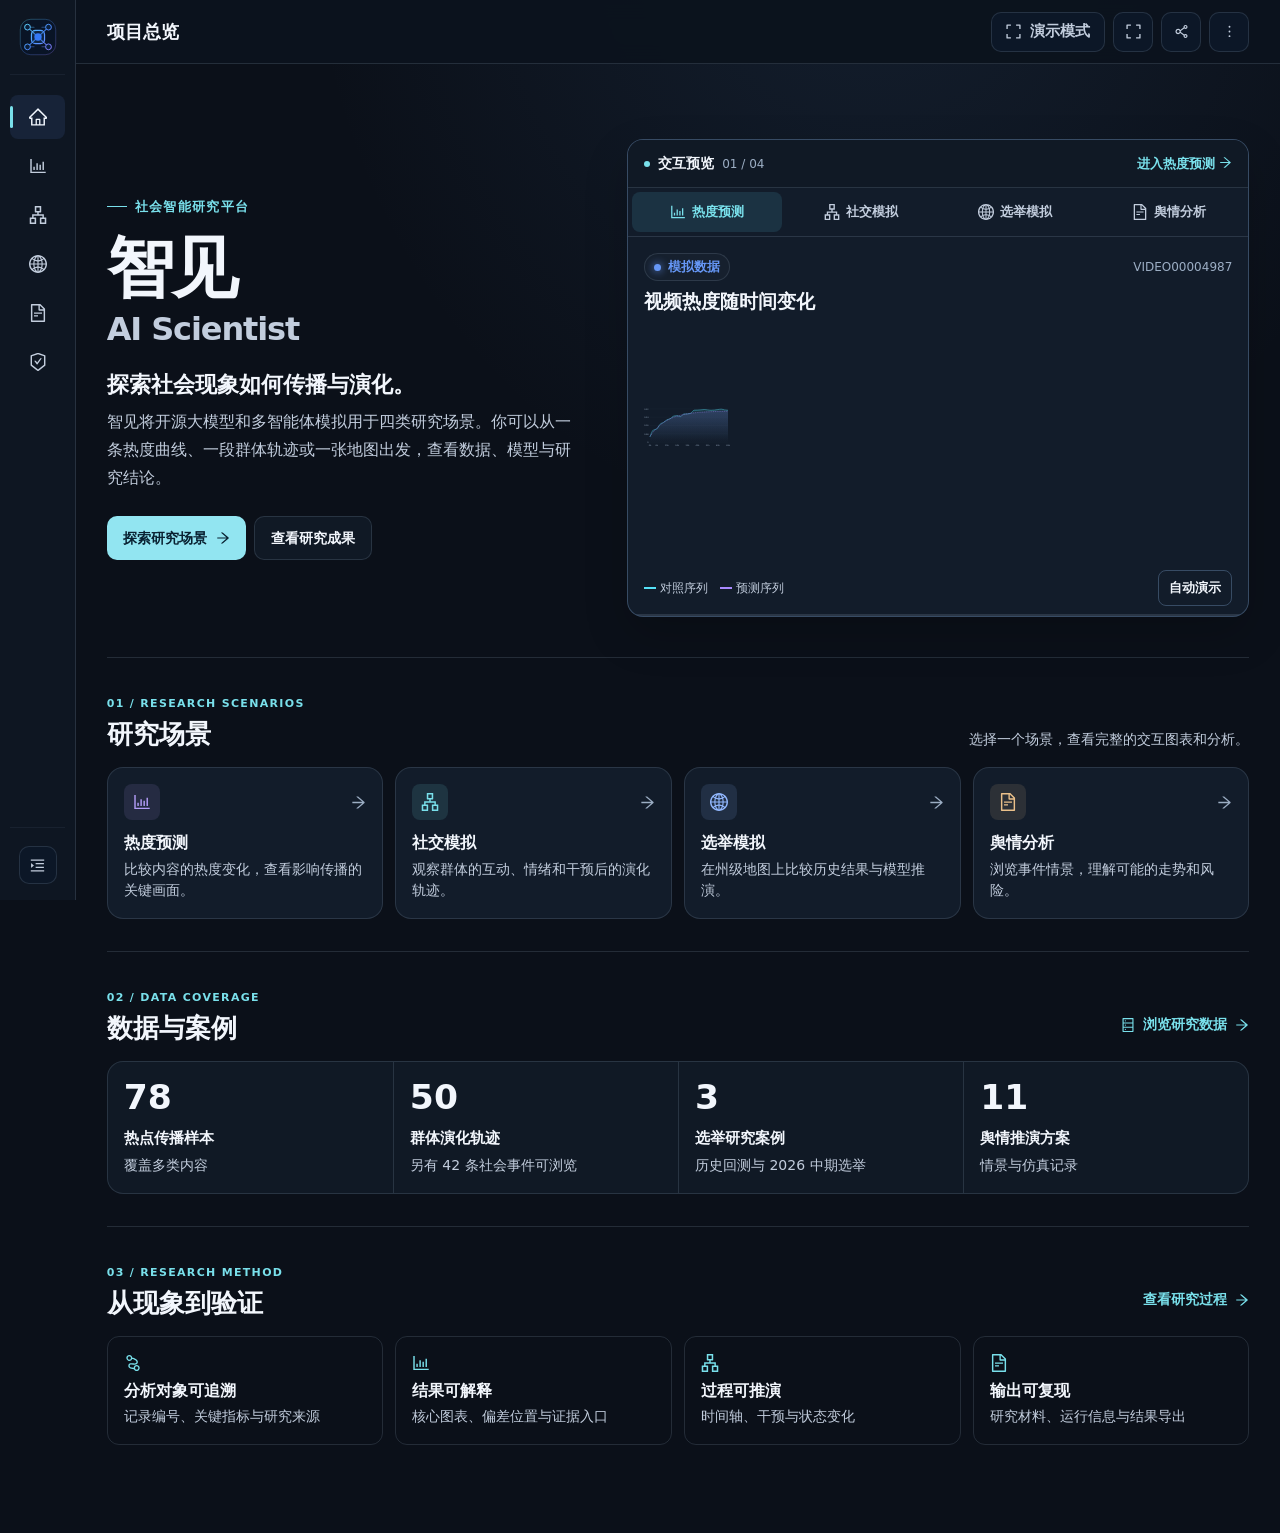
==== commit 890bbae0: "Restore election workbench and limit forecasts to September 2026 data" ====
--- a/index.html
+++ b/index.html
@@ -7,9 +7,9 @@
     <link rel="icon" type="image/svg+xml" href="./favicon.svg" />
     <meta name="description" content="智见是一个社会智能研究项目，展示内容热度预测、群体仿真、选举模拟和舆情分析。" />
     <title>智见 · 社会智能 AI Scientist</title>
-    <script type="module" crossorigin src="./assets/index-CBIDna58.js"></script>
+    <script type="module" crossorigin src="./assets/index-WtxoGqiY.js"></script>
     <link rel="modulepreload" crossorigin href="./assets/jsx-runtime-jrBgDLJs.js">
-    <link rel="stylesheet" crossorigin href="./assets/index-D_bJETlb.css">
+    <link rel="stylesheet" crossorigin href="./assets/index-DkmsdyeI.css">
   </head>
   <body>
     <div id="root"></div>
--- a/assets/index-DkmsdyeI.css
+++ b/assets/index-DkmsdyeI.css
@@ -0,0 +1 @@
+:root{--lightningcss-light: ;--lightningcss-dark:initial;color-scheme:dark;--bg-0:#0b1019;--bg-1:#0e1622;--bg-2:#121b29;--panel:#121c2a;--panel-raised:#182537;--panel-soft:#101925;--line:#9eb5d12b;--line-strong:#87aedc52;--text-1:#f2f6fc;--text-2:#c2cddd;--text-3:#9caec4;--blue:#6697f6;--cyan:#79e0eb;--purple:#9478ee;--green:#4ccda0;--orange:#e2a853;--red:#ef7182;--rep:#df6877;--dem:#5f8ee9;--shadow:0 18px 44px #0000002e;--radius-xl:16px;--radius-lg:12px;--radius-md:8px;--sidebar:196px;--sidebar-collapsed:76px;--topbar:64px;--font-cn:"Noto Sans SC", "PingFang SC", "Microsoft YaHei", system-ui, sans-serif;--type-display-size:clamp(44px, 5.2vw, 72px);--type-page-title-size:clamp(24px, 2.3vw, 32px);--type-section-size:clamp(22px, 2vw, 28px);--type-panel-title-size:18px;--type-body-size:15px;--type-label-size:13px;--type-axis-size:12px;--reading-width:1440px;--content-gutter:clamp(16px, 2.4vw, 32px);--chart-focus:clamp(248px, 26vw, 374px);--chart-standard:clamp(220px, 23vw, 308px);--font-latin:Inter, "Segoe UI", system-ui, sans-serif;--space-1:8px;--space-2:16px;--space-3:24px;--space-4:32px}*{box-sizing:border-box}html{scroll-behavior:smooth;background:var(--bg-0)}body{background:var(--bg-0);min-height:100vh;color:var(--text-1);font-family:var(--font-cn);font-size:var(--type-body-size);-webkit-font-smoothing:antialiased;text-rendering:optimizelegibility;margin:0;line-height:1.67}button,input,select,textarea{font:inherit}select{text-align:left;text-align-last:left;vertical-align:middle;line-height:1.35}select option{color:var(--text-1);background:#0a1423}button,a{-webkit-tap-highlight-color:transparent}button{color:inherit}a{color:inherit;text-decoration:none}img{max-width:100%;display:block}button:focus-visible,a:focus-visible,input:focus-visible,select:focus-visible,textarea:focus-visible{outline-offset:2px;outline:2px solid #54d3e8cc}::selection{color:#fff;background:#6697f659}::-webkit-scrollbar{width:9px;height:9px}::-webkit-scrollbar-track{background:#0409106b}::-webkit-scrollbar-thumb{background:#7c92b447 padding-box padding-box;border:2px solid #0000;border-radius:10px}::-webkit-scrollbar-thumb:hover{background:#7c92b47a padding-box padding-box;border:2px solid #0000}#root{min-height:100vh}[data-motion=reduced] *,[data-motion=reduced] :before,[data-motion=reduced] :after{scroll-behavior:auto!important;transition-duration:.001ms!important;animation-duration:.001ms!important;animation-iteration-count:1!important}.project-emblem{flex:none;width:48px;height:48px}.project-emblem.is-compact{width:42px;height:42px}.icon-button,.tool-button,.compact-button,.primary-button,.secondary-button,.ghost-button{cursor:pointer;white-space:nowrap;border:0;justify-content:center;align-items:center;gap:9px;transition:transform .16s,background .16s,border-color .16s,color .16s,opacity .16s;display:inline-flex}.icon-button{width:40px;height:40px;color:var(--text-2);border:1px solid var(--line);background:#0c1727;border-radius:10px}.icon-button:hover{color:#fff;border-color:var(--line-strong);background:#122238}.tool-button,.compact-button{min-height:40px;color:var(--text-2);border:1px solid var(--line);background:#0c1727;border-radius:10px;padding:0 14px;font-size:15px;font-weight:600}.tool-button:hover,.compact-button:hover{color:#fff;border-color:var(--line-strong);background:#122238}.tool-button.active,.presentation-toggle.active{color:#dff9ff;background:#54d3e81c;border-color:#54d3e857}.primary-button,.secondary-button{border-radius:10px;min-height:44px;padding:0 18px;font-size:15px;font-weight:700}.primary-button{color:#07111c;background:linear-gradient(135deg,#72e8f6,#72a6ff);box-shadow:0 10px 26px #4c91e129}.primary-button:hover{filter:brightness(1.04);transform:translateY(-1px)}.secondary-button{color:var(--text-1);border:1px solid var(--line);background:#0d192a}.secondary-button:hover,.secondary-button.active{border-color:var(--line-strong);background:#122239}button:disabled{cursor:not-allowed;opacity:.42}.data-badge{border:1px solid var(--line);min-height:28px;color:var(--text-2);white-space:nowrap;background:#ffffff05;border-radius:999px;align-items:center;gap:7px;padding:0 9px;font-size:13px;font-weight:600;display:inline-flex}.data-badge i{background:currentColor;border-radius:50%;width:7px;height:7px;box-shadow:0 0 8px}.data-history{color:#91a8c8}.data-truth{color:var(--green)}.data-simulation{color:var(--blue)}.data-prediction{color:var(--purple)}.data-input{color:var(--orange)}.data-source{color:var(--cyan)}.data-missing{color:#8b98aa}.pill{border:1px solid var(--line);min-height:30px;color:var(--text-2);background:#ffffff05;border-radius:999px;align-items:center;gap:7px;padding:0 10px;font-size:13px;font-weight:600;display:inline-flex}.pill-blue{color:#a9c7ff;background:#6697f614;border-color:#6697f638}.pill-cyan{color:#a9f1fb;background:#54d3e814;border-color:#54d3e838}.pill-purple{color:#c6b5ff;background:#9478ee14;border-color:#9478ee38}.pill-green{color:#aef1d4;background:#4ccda014;border-color:#4ccda038}.pill-orange{color:#f2cb88;background:#e2a85314;border-color:#e2a85338}.surface-panel{border:1px solid var(--line);border-radius:var(--radius-xl);background:var(--panel);min-width:0;position:relative;overflow:hidden}.surface-panel.surface-primary{background:linear-gradient(145deg,#132237fa,#0a1422fa);border-color:#6697f647;box-shadow:0 20px 48px #0000002e,inset 0 1px #ffffff06}.surface-panel.surface-primary:before{content:"";opacity:.8;background:linear-gradient(90deg,#0000,#54d3e8b3,#9478eeb3,#0000);height:2px;position:absolute;inset:0 0 auto}.surface-panel.surface-quiet{background:var(--panel-soft);border-color:#8ea6c914}.panel-header{justify-content:space-between;align-items:flex-start;gap:16px;min-height:66px;padding:18px 20px 12px;display:flex}.panel-heading{min-width:0}.panel-title-row{flex-wrap:wrap;align-items:center;gap:10px;display:flex}.panel-title{color:var(--text-1);letter-spacing:-.2px;margin:0;font-size:18px;font-weight:700;line-height:1.35}.panel-subtitle{color:var(--text-3);margin:5px 0 0;font-size:14px;line-height:1.5}.panel-actions{flex-wrap:wrap;align-items:center;gap:8px;margin-left:auto;display:flex}.panel-body{min-width:0;padding:0 20px 20px}.context-toolbar{border:1px solid var(--line);z-index:12;background:#0a1320f5;border-radius:12px;align-items:center;gap:12px;min-height:64px;margin-bottom:22px;padding:10px 12px;display:flex;position:relative;box-shadow:0 10px 30px #0000001a}.context-primary,.context-filters,.context-sources,.context-actions{align-items:center;gap:9px;display:flex}.context-spacer{flex:1}.context-sources{flex-wrap:wrap;justify-content:flex-end}.toolbar-field{border:1px solid var(--line);background:#091321;border-radius:10px;align-items:center;gap:10px;min-height:42px;padding:0 11px;display:flex}.toolbar-field>span{color:var(--text-3);white-space:nowrap;font-size:13px}.toolbar-field select,.tech-select{min-height:34px;color:var(--text-1);border:1px solid var(--line);background:#0c1727;border-radius:8px;outline:none;padding:0 30px 0 10px;font-size:14px}.toolbar-summary{color:var(--text-2);font-size:14px}.record-picker{min-width:280px;position:relative}.record-picker-trigger{border:1px solid var(--line);cursor:pointer;text-align:left;background:#091321;border-radius:10px;justify-content:space-between;align-items:center;gap:14px;width:100%;min-height:44px;padding:7px 12px;display:flex}.record-picker-trigger:hover,.record-picker-trigger.active{border-color:var(--line-strong);background:#0d1a2c}.record-picker-trigger>span{flex-direction:column;align-items:flex-start;min-width:0;line-height:1.2;display:flex}.record-picker-trigger small{color:var(--text-3);font-size:13px;line-height:1.25}.record-picker-trigger strong{text-overflow:ellipsis;white-space:nowrap;max-width:340px;color:var(--text-1);margin-top:4px;font-size:14px;font-weight:700;line-height:1.35;overflow:hidden}.record-picker-popover{z-index:80;border:1px solid var(--line-strong);background:#0a1423;border-radius:12px;width:min(460px,100vw - 40px);padding:14px;position:absolute;top:calc(100% + 8px);left:0;box-shadow:0 24px 60px #00000061}.picker-header{justify-content:space-between;align-items:center;padding:1px 2px 11px;display:flex}.picker-header strong{font-size:15px}.picker-header span{color:var(--text-3);font-size:13px}.picker-search{border:1px solid var(--line);min-height:42px;color:var(--text-3);background:#07101c;border-radius:9px;align-items:center;gap:10px;padding:0 11px;display:flex}.picker-search input{width:100%;min-width:0;color:var(--text-1);background:0 0;border:0;outline:0;font-size:14px}.picker-list{flex-direction:column;gap:6px;max-height:min(440px,58vh);margin-top:10px;padding-right:2px;display:flex;overflow:auto}.picker-list>button{width:100%;min-height:58px;color:var(--text-2);cursor:pointer;text-align:left;background:0 0;border:1px solid #0000;border-radius:9px;flex-direction:column;justify-content:center;align-items:stretch;gap:4px;padding:10px 12px;display:flex;position:relative}.picker-list>button:hover{background:#0e1b2e}.picker-list>button.active{background:#6697f61a;border-color:#6697f642}.picker-list>button strong{min-width:0;color:var(--text-1);font-size:14px;line-height:1.4}.picker-list>button span{min-width:0;color:var(--text-3);font-size:13px;line-height:1.35}.object-heading{justify-content:space-between;align-items:flex-end;gap:24px;margin:0 0 20px;display:flex}.object-heading>div:first-child{min-width:0}.object-eyebrow{color:var(--text-3);font-family:var(--font-latin), var(--font-cn);letter-spacing:.4px;font-size:13px;font-weight:700}.object-heading h2{color:var(--text-1);letter-spacing:-.6px;margin:5px 0;font-size:clamp(28px,2vw,34px);line-height:1.22}.object-description{max-width:900px;color:var(--text-2);margin:0;font-size:15px;line-height:1.7}.object-meta{flex:none;align-items:center;gap:8px;display:flex}.value-strip{border:1px solid var(--line);background:var(--panel-soft);border-radius:12px;grid-template-columns:repeat(4,minmax(0,1fr));margin:16px 0;display:grid;overflow:hidden}.value-strip>div{border-right:1px solid var(--line);min-height:104px;padding:16px 18px;position:relative}.value-strip>div:last-child{border-right:0}.value-strip>div.is-accent{background:linear-gradient(135deg,#9478ee24,#0c1625f5)}.value-strip>div.is-accent:before{content:"";background:var(--purple);width:3px;position:absolute;top:0;bottom:0;left:0}.value-strip span{color:var(--text-3);font-size:13px}.value-strip strong{color:var(--text-1);font-family:var(--font-latin), var(--font-cn);font-variant-numeric:tabular-nums;margin-top:5px;font-size:clamp(25px,2vw,34px);line-height:1.15;display:block}.value-strip footer{min-height:28px;color:var(--text-3);flex-wrap:wrap;align-items:center;gap:8px;margin-top:8px;font-size:13px;display:flex}.data-meaning{color:var(--text-3);flex-wrap:wrap;align-items:center;gap:6px 12px;font-size:13px;display:flex}.data-meaning span{gap:5px;display:inline-flex}.data-meaning b{color:var(--text-2);font-weight:700}.conclusion-bar{border:1px solid var(--line);min-height:50px;color:var(--text-2);background:#091421;border-radius:10px;align-items:center;gap:12px;margin-top:14px;padding:11px 14px;font-size:14px;line-height:1.65;display:flex}.conclusion-bar strong{color:var(--text-1)}.conclusion-mark{background:var(--blue);border-radius:4px;align-self:stretch;width:4px}.conclusion-purple .conclusion-mark{background:var(--purple)}.conclusion-cyan .conclusion-mark{background:var(--cyan)}.conclusion-orange .conclusion-mark{background:var(--orange)}.empty-state{min-height:150px;color:var(--text-3);text-align:center;flex-direction:column;justify-content:center;align-items:center;gap:8px;display:flex}.empty-state .anticon{opacity:.68;font-size:28px}.empty-state strong{color:var(--text-2);font-size:15px}.empty-state p{max-width:420px;margin:0;font-size:14px}.metrics-grid{gap:14px;display:grid}.metrics-grid.four{grid-template-columns:repeat(4,minmax(0,1fr))}.metric-card{border:1px solid var(--line);background:var(--panel);border-radius:12px;min-height:126px;padding:16px 17px}.metric-card.is-featured{border-color:var(--line-strong);background:var(--panel-raised)}.metric-topline,.metric-footer{justify-content:space-between;align-items:center;gap:10px;display:flex}.metric-label{color:var(--text-2);font-size:13px}.metric-icon{color:var(--text-3);font-size:18px}.metric-value-row{align-items:baseline;gap:6px;margin-top:7px;display:flex}.metric-value-row strong{font-size:30px;line-height:1.1}.metric-value-row>span{color:var(--text-3);font-size:13px}.metric-footer{color:var(--text-3);margin-top:10px;font-size:13px}.metric-hint{min-width:0}.two-column-grid{grid-template-columns:repeat(2,minmax(0,1fr));gap:16px;margin-top:16px;display:grid}.chart-xl{height:392px}.chart-large{height:310px}.chart-social-wide{height:270px}.chart-opinion-primary{height:320px}.tag-row{flex-wrap:wrap;gap:8px;display:flex}.presentation-secondary{display:contents}.source-notice{min-height:42px;color:var(--text-2);border:1px solid var(--line);background:#0a1626;border-radius:10px;align-items:center;gap:9px;padding:9px 12px;font-size:13px;display:flex}.source-notice.compact{min-height:34px}.source-warning{color:#e9d0a4;background:#e2a85313;border-color:#e2a85347}.source-danger{color:#f1bcc4;background:#ef718213;border-color:#ef71824d}.source-notice strong{color:var(--text-1)}.record-picker-trigger:focus-visible{border-color:var(--cyan)}.picker-list>button.keyboard-active{outline-offset:-2px;background:#102039;outline:2px solid #54d3e8a6}.picker-list>button[aria-selected=true]{padding-right:70px}.picker-list>button[aria-selected=true]:after{content:"当前";color:#78ddea;background:#54d3e814;border:1px solid #54d3e833;border-radius:999px;place-items:center;min-width:38px;height:22px;font-size:11px;font-weight:700;line-height:1;display:grid;position:absolute;top:50%;right:12px;transform:translateY(-50%)}.expandable-text p{color:var(--text-2);-webkit-line-clamp:var(--clamp-lines,3);-webkit-box-orient:vertical;margin:0;font-size:15px;line-height:1.72;display:-webkit-box;overflow:hidden}.expandable-text.expanded p{display:block;overflow:visible}.expandable-text button{color:#a9c7ff;cursor:pointer;background:0 0;border:0;margin-top:6px;padding:0;font-size:13px;font-weight:700}.error-state,.route-error-boundary{min-height:240px;color:var(--text-3);text-align:center;flex-direction:column;justify-content:center;align-items:center;gap:10px;padding:28px;display:flex}.error-state-icon{width:38px;height:38px;color:var(--red);background:#ef718214;border:1px solid #ef718259;border-radius:50%;place-items:center;font-size:20px;font-weight:800;display:grid}.error-state strong,.route-error-boundary h2{color:var(--text-1);font-size:18px}.error-state p,.route-error-boundary p{max-width:640px;margin:0;font-size:14px;line-height:1.65}.drawer-layer,.dialog-layer{z-index:200;justify-content:flex-end;display:flex;position:fixed;inset:0}.drawer-scrim{-webkit-backdrop-filter:blur(2px);backdrop-filter:blur(2px);cursor:default;background:#02070dad;border:0;width:100%;position:absolute;inset:0}.detail-drawer{z-index:1;border-left:1px solid var(--line-strong);background:#091321;height:100%;animation:.2s ease-out drawerIn;position:relative;overflow:hidden;box-shadow:-28px 0 70px #00000059}@keyframes drawerIn{0%{opacity:.4;transform:translate(24px)}to{opacity:1;transform:translate(0)}}.drawer-header{border-bottom:1px solid var(--line);justify-content:space-between;align-items:flex-start;gap:20px;min-height:82px;padding:20px 22px;display:flex}.drawer-header h2{margin:0;font-size:21px;line-height:1.35}.drawer-header p{color:var(--text-3);margin:5px 0 0;font-size:14px;line-height:1.55}.drawer-content{height:calc(100% - 82px);padding:22px;overflow:auto}.info-sections{flex-direction:column;gap:24px;display:flex}.info-sections>section{border-bottom:1px solid var(--line);padding-bottom:20px}.info-sections>section:last-child{border-bottom:0}.info-sections header h3{margin:0;font-size:17px}.info-sections header p{color:var(--text-3);margin:5px 0 0;font-size:14px;line-height:1.6}.info-sections dl{margin:14px 0 0}.info-sections dl>div{border-top:1px solid #8ea6c913;grid-template-columns:150px minmax(0,1fr);gap:18px;padding:12px 0;display:grid}.info-sections dt{color:var(--text-3);font-size:13px;font-weight:600}.info-sections dd{min-width:0;color:var(--text-1);overflow-wrap:anywhere;flex-wrap:wrap;align-items:flex-start;gap:8px;margin:0;font-size:14px;display:flex}.info-sections dd>span:first-child{flex:220px}.info-sections dd small{color:var(--text-3);flex:100%;font-size:13px;line-height:1.55}.chart-tools{align-items:center;gap:6px;display:inline-flex}.compact-icon{border-radius:8px;width:34px;height:34px}.data-table-wrap{border:1px solid var(--line);border-radius:10px;max-height:calc(100vh - 170px);overflow:auto}.data-table{border-collapse:collapse;width:100%;font-size:14px}.data-table caption{color:var(--text-2);text-align:left;padding:13px 14px;font-weight:700}.data-table th,.data-table td{border-bottom:1px solid var(--line);text-align:left;vertical-align:top;white-space:nowrap;padding:11px 13px}.data-table th{z-index:1;color:var(--text-2);background:#101c2e;font-size:13px;position:sticky;top:0}.data-table td{color:var(--text-1);font-variant-numeric:tabular-nums}.data-table tbody tr:hover{background:#6697f60e}.dialog-layer{justify-content:center;align-items:center}.confirm-dialog{z-index:1;border:1px solid var(--line-strong);background:#0b1626;border-radius:14px;width:min(440px,100vw - 32px);padding:24px;position:relative;box-shadow:0 28px 72px #0000006b}.confirm-dialog h3{margin:0;font-size:20px}.confirm-dialog p{color:var(--text-2);margin:10px 0 22px;font-size:14px;line-height:1.7}.confirm-dialog>div{justify-content:flex-end;gap:10px;display:flex}.danger-button{color:#fff;cursor:pointer;background:#b84456;border:1px solid #ef718257;border-radius:10px;min-height:44px;padding:0 18px;font-size:15px;font-weight:700}.danger-link-button{color:#f19aa7;cursor:pointer;background:0 0;border:0;font-size:14px;font-weight:650}.danger-link-button:hover{color:#ffd3d9}.evidence-list{flex-direction:column;gap:10px;display:flex}.evidence-list article{border:1px solid var(--line);background:var(--panel-soft);border-radius:11px;grid-template-columns:38px minmax(0,1fr) auto;align-items:flex-start;gap:13px;padding:15px;display:grid}.evidence-index{width:34px;height:34px;color:var(--cyan);font-family:var(--font-latin);background:#54d3e814;border-radius:9px;place-items:center;font-size:13px;font-weight:700;display:grid}.evidence-list h4{margin:0;font-size:15px}.evidence-list p{color:var(--text-3);margin:5px 0 0;font-size:14px;line-height:1.6}.evidence-list article>div>strong{color:var(--text-1);margin-top:7px;font-size:16px;display:block}.field-help{color:var(--text-3);margin-top:6px;font-size:13px;line-height:1.5;display:block}.field-error{color:#f09bab;margin-top:6px;font-size:13px;display:block}.app-shell{background:var(--bg-0);min-height:100vh}.business-backdrop{z-index:0;pointer-events:none;background:radial-gradient(ellipse at 68% -12%, #436ea029, transparent 46%), var(--bg-0);position:fixed;inset:0}.sidebar{z-index:30;width:var(--sidebar);background:var(--bg-1);border-right:1px solid var(--line);flex-direction:column;padding:16px 12px;transition:width .2s;display:flex;position:fixed;top:0;bottom:0;left:0}.brand-block{border-bottom:1px solid #8ea6c914;align-items:center;gap:12px;min-height:58px;padding:0 4px 16px;display:flex}.brand-copy{flex-direction:column;min-width:0;line-height:1.3;display:flex}.brand-copy strong{white-space:nowrap;font-size:20px;font-weight:650}.brand-copy span{color:var(--text-3);margin-top:4px;font-size:12px}.side-nav{flex-direction:column;gap:5px;margin-top:20px;display:flex}.side-nav-item{border-radius:var(--radius-md);min-height:44px;color:var(--text-2);align-items:center;gap:12px;padding:0 12px;font-size:14px;font-weight:600;display:flex;position:relative}.side-nav-item:hover{color:var(--text-1);background:#6697f60e}.side-nav-item.active{color:#f1f6fd;background:#6697f61a}.side-nav-item.active:before{content:"";background:var(--cyan);border-radius:3px;width:3px;position:absolute;top:11px;bottom:11px;left:0}.side-icon{place-items:center;width:22px;font-size:18px;display:grid}.nav-tooltip{z-index:100;border:1px solid var(--line);min-width:max-content;color:var(--text-1);opacity:0;pointer-events:none;box-shadow:var(--shadow);background:#101b2b;border-radius:8px;padding:7px 10px;font-size:13px;font-weight:600;transition:opacity .16s .18s,transform .16s .18s;position:absolute;top:50%;left:calc(100% + 12px);transform:translateY(-50%)translate(-4px)}.side-nav-item:hover .nav-tooltip,.side-nav-item:focus-visible .nav-tooltip{opacity:1;transform:translateY(-50%)translate(0)}.sidebar-foot{border-top:1px solid #8ea6c914;justify-content:space-between;align-items:flex-end;gap:10px;margin-top:auto;padding-top:18px;display:flex}.sidebar-foot p{color:var(--text-3);margin:0;font-size:13px;line-height:1.7}.collapse-button{flex:none;width:38px;height:38px}.app-main{min-height:100vh;margin-left:var(--sidebar);z-index:1;transition:margin-left .2s;position:relative}.topbar{z-index:20;height:var(--topbar);padding:0 var(--content-gutter);border-bottom:1px solid var(--line);-webkit-backdrop-filter:blur(10px);backdrop-filter:blur(10px);background:#0c131ef5;align-items:center;display:flex;position:sticky;top:0}.topbar-title{align-items:baseline;gap:12px;min-width:0;display:flex}.topbar-title h1{white-space:nowrap;text-overflow:ellipsis;margin:0;font-size:18px;font-weight:650;line-height:1.3;overflow:hidden}.topbar-title span{color:var(--text-3);white-space:nowrap;font-size:13px}.topbar-tools{align-items:center;gap:8px;margin-left:auto;display:flex}.settings-control{position:relative}.settings-popover{border:1px solid var(--line-strong);background:#0a1423;border-radius:12px;width:320px;padding:14px;position:absolute;top:calc(100% + 9px);right:0;box-shadow:0 24px 60px #0000005c}.settings-section{border-bottom:1px solid var(--line);padding:2px 2px 13px}.settings-section>strong{align-items:center;gap:8px;font-size:14px;display:flex}.settings-badges{flex-wrap:wrap;gap:7px;margin-top:11px;display:flex}.settings-row{width:100%;min-height:62px;color:var(--text-2);cursor:pointer;text-align:left;background:0 0;border:0;align-items:center;gap:12px;padding:11px 6px 3px;display:flex}.settings-row>.anticon{font-size:19px}.settings-row span{flex-direction:column;display:flex}.settings-row strong{color:var(--text-1);font-size:14px}.settings-row small{color:var(--text-3);margin-top:3px;font-size:13px}.page-stage{min-height:calc(100vh - var(--topbar));padding:24px var(--content-gutter)}.page-content,.overview-page{width:min(var(--reading-width), 100%);margin:0 auto}.mobile-brand,.mobile-dock{display:none}.app-shell.is-collapsed .sidebar{width:var(--sidebar-collapsed);padding-inline:10px}.app-shell.is-collapsed .brand-block,.app-shell.is-collapsed .side-nav-item,.app-shell.is-collapsed .sidebar-foot{justify-content:center}.app-shell.is-collapsed .side-nav-item{padding-inline:0}.app-shell.is-collapsed .app-main{margin-left:var(--sidebar-collapsed)}.presentation-mode .topbar{height:56px;padding-inline:16px}.presentation-mode .page-stage{min-height:calc(100vh - 56px);padding:14px 16px}.presentation-mode .sidebar{width:var(--sidebar-collapsed);padding-inline:10px}.presentation-mode .brand-block,.presentation-mode .side-nav-item,.presentation-mode .sidebar-foot{justify-content:center}.presentation-mode .side-nav-item{padding-inline:0}.presentation-mode .brand-copy,.presentation-mode .side-label,.presentation-mode .sidebar-foot p,.presentation-mode .collapse-button{display:none}.presentation-mode .app-main{margin-left:var(--sidebar-collapsed)}.presentation-mode .topbar-title span{display:none}.presentation-mode .context-toolbar{min-height:56px;margin-bottom:12px;padding-block:6px}.presentation-mode .object-heading{margin-bottom:12px}.presentation-mode .object-description{display:none}.presentation-mode .object-heading h2{font-size:27px}.presentation-mode .presentation-secondary{display:none!important}.presentation-mode .value-strip{margin-block:12px 0}.presentation-mode .value-strip>div{min-height:88px;padding-block:12px}.presentation-mode .chart-xl{height:320px}.presentation-mode .us-map-stage,.presentation-mode .us-map-wrap{min-height:430px}.presentation-mode .social-trend-primary{margin-top:12px}.presentation-mode .chart-social-wide{height:200px}.presentation-hint{z-index:120;border:1px solid var(--line-strong);color:var(--text-2);box-shadow:var(--shadow);pointer-events:none;background:#08101cf0;border-radius:999px;padding:8px 13px;font-size:13px;position:fixed;bottom:18px;left:50%;transform:translate(-50%)}.presentation-mode .settings-control,.presentation-mode .object-description{display:none}.presentation-mode .panel-subtitle{font-size:13px}.presentation-mode .chart-tools{display:none}.home-page{padding-bottom:32px}.home-hero{grid-template-columns:minmax(0,.86fr) minmax(0,1.14fr);align-items:center;gap:clamp(24px,4vw,64px);padding-block:clamp(24px,4vw,56px) 40px;display:grid}.home-copy{max-width:490px}.home-kicker{color:var(--cyan);letter-spacing:.1em;align-items:center;gap:8px;font-size:13px;font-weight:600;display:flex}.home-kicker>span{background:currentColor;width:20px;height:1px}.home-copy h2{font-size:var(--type-display-size);letter-spacing:-.045em;margin:16px 0 20px;font-weight:700;line-height:1.04}.home-copy h2>span{color:var(--text-2);font:600 clamp(22px, 2.5vw, 38px)/1.18 var(--font-latin);letter-spacing:-.035em;margin-top:8px;display:block}.home-copy>p{color:var(--text-2);margin:0;font-size:16px;line-height:1.75}.home-copy>.home-lead{color:var(--text-1);margin-bottom:8px;font-size:clamp(17px,1.7vw,22px);font-weight:600;line-height:1.45}.home-actions{flex-wrap:wrap;align-items:center;gap:8px;margin-top:24px;display:flex}.home-actions a{min-height:44px;padding-inline:16px;font-size:14px}.home-actions .primary-button{color:#092131;box-shadow:none;background:#92e5f1;border-color:#92e5f1}.home-actions .primary-button:hover{background:#b4f2f8;border-color:#b4f2f8}.home-actions .secondary-button{background:var(--panel-soft)}.system-preview-window{border:1px solid var(--line-strong);border-radius:var(--radius-xl);background:var(--panel);min-width:0;box-shadow:var(--shadow);overflow:hidden}.preview-window-top{background:var(--panel-soft);border-bottom:1px solid var(--line);justify-content:space-between;align-items:center;gap:8px;min-height:48px;padding:0 16px;display:flex}.preview-window-top>div{align-items:center;gap:8px;display:flex}.preview-window-top strong{font-size:14px}.preview-window-top small{color:var(--text-3);font:12px/1.5 var(--font-latin);white-space:nowrap}.preview-window-top>a{color:var(--cyan);white-space:nowrap;font-size:13px;font-weight:600}.window-dot{background:var(--cyan);border-radius:50%;width:6px;height:6px}.preview-tabs{border-bottom:1px solid var(--line);grid-template-columns:repeat(4,minmax(0,1fr));gap:4px;padding:4px;display:grid}.preview-tabs button{border-radius:var(--radius-md);min-height:40px;color:var(--text-2);cursor:pointer;background:0 0;border:0;justify-content:center;align-items:center;gap:6px;padding:4px 0;font-size:13px;font-weight:600;display:flex}.preview-tabs button:hover{color:var(--text-1);background:var(--panel-raised)}.preview-tabs button.active{color:var(--cyan);background:#1b3242}.preview-tabs button .anticon{font-size:16px}.preview-body{grid-template-rows:auto auto 1fr;gap:8px;min-width:0;padding:16px 16px 0;display:grid}.preview-meta{flex-wrap:wrap;align-items:center;gap:8px;min-height:24px;display:flex}.preview-meta>span:not(.data-badge){color:var(--text-3);margin-left:auto;font-size:12px}.preview-title{min-width:0}.preview-title h3{margin:0;font-size:clamp(16px,1.5vw,20px);line-height:1.35}.preview-title p{color:var(--text-3);overflow-wrap:anywhere;margin:4px 0 0;font-size:13px}.preview-chart,.preview-map{width:100%;height:clamp(208px,19vw,280px)}.preview-map .us-map-wrap{height:100%;min-height:0}.preview-footer{flex-wrap:wrap;justify-content:space-between;align-items:center;gap:4px 12px;min-height:48px;padding:4px 16px 8px;display:flex}.preview-footer .compact-button{background:0 0;min-height:36px;margin-left:auto}.preview-legend{color:var(--text-2);flex-wrap:wrap;gap:4px 12px;font-size:12px;display:flex}.preview-legend span{white-space:nowrap;align-items:center;gap:4px;display:inline-flex}.preview-legend i{border-top:2px solid #55e1f7;width:12px}.preview-legend span:last-child i{border-top:2px dashed #a889ff}.preview-progress{background:var(--line);height:2px;overflow:hidden}.preview-progress i{background:var(--cyan);width:0;height:100%;display:block}.preview-progress.is-running i{animation:11s linear forwards previewProgress}@keyframes previewProgress{to{width:100%}}.home-scenarios,.home-proof-section,.home-method-section{border-top:1px solid var(--line);padding-block:32px}.home-section-heading{justify-content:space-between;align-items:end;gap:8px 16px;margin-bottom:16px;display:flex}.home-section-heading>div>span{color:var(--cyan);font:600 11px/1.5 var(--font-latin);letter-spacing:.12em}.home-section-heading h2{font-size:var(--type-section-size);margin:4px 0 0;font-weight:650;line-height:1.25}.home-section-heading>p{color:var(--text-2);margin:0;font-size:14px}.home-text-link{min-height:40px;color:var(--cyan);align-items:center;gap:8px;font-size:14px;font-weight:600;display:inline-flex}.home-text-link:hover{text-underline-offset:4px;text-decoration:underline}.home-capability-strip,.home-proof-grid,.method-rail{grid-template-columns:repeat(4,minmax(0,1fr));gap:12px;display:grid}.capability-entry{--module-accent:var(--cyan);border:1px solid var(--line);border-radius:var(--radius-xl);background:var(--panel);grid-template-columns:minmax(0,1fr) auto;align-content:start;align-items:start;gap:12px;min-width:0;padding:16px;transition:border-color .2s,background .2s;display:grid}.capability-entry:hover{border-color:var(--module-accent);background:var(--panel-raised)}.entry-purple{--module-accent:#b29cf6}.entry-blue{--module-accent:#92b8ff}.entry-orange{--module-accent:#eac08a}.capability-icon{width:36px;height:36px;color:var(--module-accent);background:color-mix(in srgb, var(--module-accent) 12%, var(--panel));border-radius:var(--radius-md);place-items:center;font-size:18px;display:grid}.capability-arrow{color:var(--text-3);align-self:center}.capability-entry>div{grid-column:1/-1}.capability-entry strong,.method-rail strong{color:var(--text-1);font-size:16px;font-weight:650;line-height:1.4;display:block}.capability-entry small,.home-proof-grid small,.method-rail span:not(.anticon){color:var(--text-2);margin-top:4px;font-size:14px;line-height:1.55;display:block}.home-proof-grid{background:var(--panel-soft);border:1px solid var(--line);border-radius:var(--radius-xl);gap:0;overflow:hidden}.home-proof-grid>div,.method-rail>div{min-width:0;padding:16px}.home-proof-grid>div+div{border-left:1px solid var(--line)}.home-proof-grid strong{color:var(--text-1);font:650 clamp(27px, 2.7vw, 38px)/1.15 var(--font-latin);font-variant-numeric:tabular-nums;display:block}.home-proof-grid p{margin:8px 0 0;font-size:15px;font-weight:600}.method-rail>div{border:1px solid var(--line);border-radius:var(--radius-lg)}.method-rail .anticon{color:var(--cyan);margin-bottom:8px;font-size:18px}@media (width<=1000px){.home-hero{grid-template-columns:minmax(0,1fr);gap:24px;padding-block:24px 32px}.home-copy{max-width:620px}.preview-chart,.preview-map{height:clamp(216px,38vw,300px)}}@media (width<=680px){.home-copy h2{margin:12px 0 16px}.home-copy>p{font-size:15px}.home-copy>.home-lead{font-size:17px}.home-actions{margin-top:16px}.home-actions a{flex:auto;justify-content:center;padding-inline:8px}.preview-tabs button{flex-direction:column;gap:2px;min-height:48px;font-size:12px}.preview-window-top,.preview-body,.preview-footer{padding-inline:12px}.preview-chart,.preview-map{height:208px}.preview-footer .compact-button{min-height:44px}.home-scenarios,.home-proof-section,.home-method-section{padding-block:24px}.home-section-heading{flex-direction:column;align-items:flex-start;margin-bottom:12px}.home-capability-strip,.home-proof-grid,.method-rail{grid-template-columns:repeat(2,minmax(0,1fr))}.home-capability-strip,.method-rail{gap:8px}.capability-entry,.home-proof-grid>div,.method-rail>div{padding:12px}.home-proof-grid>div:nth-child(3){border-left:0}.home-proof-grid>div:nth-child(n+3){border-top:1px solid var(--line)}}.heat-page-compact{padding-bottom:28px}.heat-page-compact .context-toolbar{min-height:54px;margin-bottom:12px;padding:6px 8px}.heat-page-compact .record-picker-trigger{min-height:40px;padding-block:5px}.heat-page-compact .record-picker-trigger small,.heat-page-compact .toolbar-field>span{font-size:12px}.heat-page-compact .record-picker-trigger strong,.heat-page-compact .toolbar-field select{font-size:13px}.heat-page-compact .toolbar-field{min-height:40px}.heat-page-compact .compact-button{min-height:36px;font-size:12px}.heat-event-hero{background:radial-gradient(circle at 88% 15%,#5a78ee21,#0000 28%),linear-gradient(135deg,#111f33fa,#0a1320fa);border:1px solid #5d8fd938;border-radius:12px;grid-template-columns:minmax(0,1fr) 160px;align-items:center;gap:22px;min-height:116px;margin-bottom:10px;padding:16px 18px;display:grid}.heat-event-main{min-width:0}.heat-event-kicker{flex-wrap:wrap;align-items:center;gap:6px;display:flex}.heat-event-kicker>span{color:var(--cyan);letter-spacing:.8px;margin-right:4px;font-size:11px;font-weight:800}.heat-event-kicker i,.heat-tags b{color:#a9c3ff;background:#5476d81a;border:1px solid #6e93f22e;border-radius:999px;padding:3px 7px;font-size:11px;font-style:normal;font-weight:700}.heat-event-hero h2{color:var(--text-1);letter-spacing:-.35px;margin:7px 0 5px;font-size:clamp(20px,1.6vw,25px);line-height:1.25}.heat-event-hero p{max-width:980px;color:var(--text-2);-webkit-line-clamp:2;-webkit-box-orient:vertical;margin:0;font-size:13px;line-height:1.65;display:-webkit-box;overflow:hidden}.heat-model-mark{border-left:1px solid var(--line);flex-direction:column;justify-content:center;align-self:stretch;padding-left:18px;display:flex}.heat-model-mark span{color:var(--text-3);letter-spacing:1.2px;font-size:10px;font-weight:800}.heat-model-mark strong{color:#dce7ff;margin-top:4px;font-size:15px}.heat-model-mark small{color:var(--text-3);margin-top:3px;font-size:11px}.heat-metrics{border:1px solid var(--line);background:#0a1320db;border-radius:11px;grid-template-columns:repeat(4,minmax(0,1fr));margin-bottom:10px;display:grid;overflow:hidden}.heat-metrics>div{border-right:1px solid var(--line);flex-direction:column;justify-content:center;min-height:68px;padding:10px 14px;display:flex}.heat-metrics>div:last-child{border-right:0}.heat-metrics>div.accent{background:linear-gradient(135deg,#57d2e614,#8967ec1a)}.heat-metrics span{color:var(--text-3);font-size:11px}.heat-metrics strong{color:var(--text-1);font-family:var(--font-latin),var(--font-cn);font-variant-numeric:tabular-nums;margin-top:3px;font-size:20px;line-height:1.15}.heat-metrics strong small{color:var(--text-2);font-size:13px;font-weight:700}.heat-workbench{grid-template-columns:minmax(0,1fr) 280px;align-items:stretch;gap:10px;display:grid}.heat-main-card,.heat-rail-card{border:1px solid var(--line);background:var(--panel);border-radius:12px;min-width:0;overflow:hidden}.heat-main-card{min-height:382px}.heat-mode-bar{border-bottom:1px solid var(--line);background:#070f1a80;justify-content:space-between;align-items:center;gap:12px;min-height:50px;padding:6px 10px;display:flex}.heat-mode-bar nav{align-items:center;gap:4px;display:flex}.heat-mode-bar nav button{min-height:34px;color:var(--text-3);cursor:pointer;background:0 0;border:1px solid #0000;border-radius:7px;align-items:center;gap:6px;padding:0 10px;font-size:12px;font-weight:700;display:inline-flex}.heat-mode-bar nav button:hover{color:var(--text-1);background:#5b8be30f}.heat-mode-bar nav button.active{color:#eafaff;background:#52d7ed1a;border-color:#52d7ed2e}.heat-mode-bar .panel-tools{margin-left:auto}.heat-chart-heading{justify-content:space-between;align-items:center;gap:14px;min-height:58px;padding:9px 16px 4px;display:flex}.heat-chart-heading span{color:var(--cyan);letter-spacing:1px;font-size:10px;font-weight:800}.heat-chart-heading h3{margin:3px 0 0;font-size:16px;line-height:1.25}.heat-chart-heading>small{color:var(--text-3);font-size:11px}.heat-primary-chart{height:268px;padding:0 12px 10px 4px}.heat-keyword-content{padding:8px 16px 16px}.heat-keyword-list{gap:0;margin:0;padding:0;list-style:none;display:grid}.heat-keyword-list>li{border-bottom:1px solid var(--line);align-items:center;gap:12px;min-height:44px;padding:6px 8px;display:flex}.heat-keyword-list>li:last-child{border-bottom:0}.heat-keyword-list span{border-radius:var(--radius-md);background:var(--panel-raised);width:32px;height:28px;color:var(--cyan);font:600 13px/1 var(--font-latin);place-items:center;display:grid}.heat-keyword-list strong{color:var(--text-1);overflow-wrap:anywhere;font-size:15px;font-weight:600}.heat-insight-rail{min-width:0;display:grid}.heat-rail-card{padding:14px}.heat-rail-card>header{border-bottom:1px solid var(--line);justify-content:space-between;align-items:center;gap:10px;padding-bottom:10px;display:flex}.heat-rail-card>header span{color:var(--text-3);font-size:11px}.heat-rail-card>header strong{max-width:150px;color:var(--text-1);text-overflow:ellipsis;white-space:nowrap;font-size:12px;overflow:hidden}.heat-score-row{grid-template-columns:86px minmax(0,1fr);align-items:center;gap:12px;margin:18px 0 16px;display:grid}.heat-score-ring{--score:50%;aspect-ratio:1;background:conic-gradient(var(--purple) var(--score),#7991b71f 0);border-radius:50%;place-items:center;width:82px;display:grid;position:relative}.heat-score-ring:after{content:"";border-radius:inherit;background:#0c1727;position:absolute;inset:7px}.heat-score-ring strong{z-index:1;color:#dbe7ff;font-size:20px}.heat-score-row p{color:var(--text-2);margin:0;font-size:12px;line-height:1.65}.heat-sentiment-bars{gap:9px;display:grid}.heat-sentiment-bars>div{grid-template-columns:30px minmax(0,1fr) 42px;align-items:center;gap:8px;display:grid}.heat-sentiment-bars span,.heat-sentiment-bars strong{color:var(--text-3);font-size:10px;font-weight:700}.heat-sentiment-bars strong{color:var(--text-2);text-align:right}.heat-sentiment-bars i{background:#7991b71f;border-radius:5px;height:5px;overflow:hidden}.heat-sentiment-bars b{border-radius:inherit;height:100%;display:block}.heat-sentiment-bars b.positive{background:var(--green)}.heat-sentiment-bars b.neutral{background:#8795aa}.heat-sentiment-bars b.negative{background:var(--red)}.heat-compact-list{gap:0;margin-top:8px;display:grid}.heat-compact-list>div{border-bottom:1px solid var(--line);flex-direction:column;justify-content:center;gap:4px;min-height:54px;display:flex}.heat-compact-list>div:last-child{border-bottom:0}.heat-compact-list span{color:var(--text-3);font-size:10px}.heat-compact-list strong{color:var(--text-1);font-size:12px;line-height:1.5}.heat-risk{background:#4cd5a10f;border-radius:9px;grid-template-columns:1fr auto;align-items:center;gap:4px 10px;margin:18px 0;padding:12px;display:grid}.heat-risk>span{color:var(--text-3);font-size:11px}.heat-risk>strong{grid-area:1/2/3;font-size:24px}.heat-risk>small{color:var(--text-2);font-size:10px}.heat-risk-中>strong{color:var(--orange)}.heat-risk-高>strong{color:var(--red)}.heat-risk-低>strong{color:var(--green)}.heat-source-line{min-height:34px;color:var(--text-3);flex-wrap:wrap;justify-content:center;align-items:center;gap:10px 22px;margin-top:8px;font-size:10px;display:flex}.heat-source-line span{align-items:center;gap:5px;display:inline-flex}@media (width<=1180px){.heat-workbench{grid-template-columns:minmax(0,1fr) 250px}.heat-mode-bar nav button{padding-inline:8px}.heat-mode-bar nav button span{display:none}}@media (width<=960px){.heat-workbench{grid-template-columns:1fr}.heat-mode-bar nav button span{display:inline}}@media (width<=760px){.heat-page-compact .context-toolbar{margin-bottom:10px}.heat-event-hero{grid-template-columns:1fr;min-height:0;padding:14px}.heat-model-mark{display:none}.heat-event-hero h2{font-size:20px}.heat-event-hero p{-webkit-line-clamp:3}.heat-metrics{grid-template-columns:repeat(2,minmax(0,1fr))}.heat-metrics>div{border-bottom:1px solid var(--line);min-height:60px}.heat-metrics>div:nth-child(2){border-right:0}.heat-metrics>div:nth-child(n+3){border-bottom:0}.heat-metrics strong{font-size:18px}.heat-mode-bar{flex-direction:column;align-items:stretch}.heat-mode-bar nav{grid-template-columns:repeat(2,1fr);display:grid}.heat-mode-bar nav button{justify-content:center}.heat-mode-bar nav button span{display:inline}.heat-mode-bar .panel-tools{align-self:flex-end}.heat-primary-chart{height:270px}.heat-insight-rail{grid-template-columns:1fr}}.social-focus-grid{grid-template-columns:minmax(560px,8fr) minmax(340px,4fr);gap:16px;display:grid}.social-evolution-first .social-trend-primary,.timeline-control-panel{min-height:440px}.chart-social-primary{height:320px}.social-chart-legend{color:var(--text-2);flex-wrap:wrap;align-items:center;gap:10px 18px;margin-bottom:4px;font-size:13px;display:flex}.social-chart-legend span{align-items:center;gap:7px;display:inline-flex}.social-chart-legend i{background:var(--green);border-radius:3px;width:20px;height:3px}.social-chart-legend i.neutral{background:repeating-linear-gradient(90deg,#8795aa 0 6px,#0000 6px 10px)}.social-chart-legend i.negative{background:var(--red)}.timeline-current{grid-template-columns:repeat(2,minmax(0,1fr));gap:9px;display:grid}.timeline-current>div{background:#091321;border-radius:9px;min-height:76px;padding:12px}.timeline-current span{color:var(--text-3);font-size:13px}.timeline-current strong{color:var(--text-1);margin-top:4px;font-size:16px;display:block}.timeline-play-controls{justify-content:space-between;align-items:center;gap:12px;margin-top:16px;display:flex}.speed-switch{border:1px solid var(--line);background:#08111d;border-radius:9px;padding:3px;display:inline-flex}.speed-switch button{min-width:42px;height:34px;color:var(--text-3);cursor:pointer;background:0 0;border:0;border-radius:7px;font-size:13px;font-weight:700}.speed-switch button.active{color:var(--text-1);background:#15243a}.timeline-range{width:100%;accent-color:var(--cyan);margin:18px 0 8px}.timeline-points{grid-template-columns:repeat(auto-fit,minmax(42px,1fr));gap:4px;display:grid}.timeline-points button{min-width:28px;min-height:42px;color:var(--text-3);cursor:pointer;background:0 0;border:0;flex-direction:column;justify-content:flex-start;align-items:center;gap:5px;padding:4px 2px;font-size:13px;display:flex}.timeline-points button i{background:#0b1625;border:2px solid #54657d;border-radius:50%;width:10px;height:10px}.timeline-points button.active{color:var(--text-1)}.timeline-points button.active i{border-color:var(--cyan);background:var(--cyan);box-shadow:0 0 0 4px #54d3e81a}.timeline-points button.has-event i{border-color:var(--orange)}.timeline-event-text{border-left:3px solid var(--orange);background:#e2a8530e;margin-top:12px;padding:12px}.timeline-event-text span{color:var(--orange);font-size:13px;font-weight:700}.timeline-event-text p{color:var(--text-2);margin:5px 0 0;font-size:14px;line-height:1.6}.behavior-composition-split{grid-template-columns:repeat(2,minmax(0,1fr));gap:20px;padding:6px 0 4px;display:grid}.composition-group{border-top:1px solid var(--line);border-bottom:1px solid var(--line);background:#09132185;min-width:0;padding:16px}.composition-group header{justify-content:space-between;align-items:flex-start;gap:12px;margin-bottom:18px;display:flex}.composition-group header strong{font-size:15px}.composition-group header span{color:var(--text-3);text-align:right;font-size:13px}.composition-branches{flex-direction:column;gap:18px;display:flex}.composition-row{grid-template-columns:92px minmax(0,1fr) 92px;align-items:center;gap:12px;display:grid}.composition-row>span{color:var(--text-2);font-size:13px}.composition-row>strong{text-align:right;font-family:var(--font-latin),var(--font-cn);font-size:17px}.composition-track{background:#8ea6c917;border-radius:999px;height:11px;overflow:hidden}.composition-track i{border-radius:inherit;background:var(--blue);height:100%;display:block}.composition-cyan .composition-track i{background:var(--cyan)}.composition-purple .composition-track i{background:var(--purple)}.mechanism-explanation{flex-direction:column;gap:18px;display:flex}.explanation-meta-grid{grid-template-columns:repeat(2,minmax(0,1fr));gap:10px;display:grid}.explanation-meta-grid>div{border-top:1px solid var(--line);background:#09132173;min-height:94px;padding:12px}.explanation-meta-grid span{color:var(--text-3);font-size:13px}.explanation-meta-grid strong{margin:5px 0 8px;font-size:14px;line-height:1.55;display:block}.comment-list{grid-template-columns:repeat(2,minmax(0,1fr));gap:10px;display:grid}.comment-list blockquote{background:#091321;border-left:2px solid #54d3e85c;grid-template-columns:32px minmax(0,1fr);gap:10px;min-height:108px;margin:0;padding:14px;display:grid}.comment-list blockquote span{color:var(--cyan);font-family:var(--font-latin);font-size:13px;font-weight:700}.comment-list blockquote p{color:var(--text-2);margin:0;font-size:14px;line-height:1.65}.social-event-grid{grid-template-columns:minmax(0,1.45fr) minmax(360px,.55fr);gap:16px;display:grid}.chart-social-event{height:330px}.social-source-copy{flex-direction:column;gap:14px;min-height:220px;padding:4px 2px;display:flex}.social-source-copy>strong{color:var(--text-1);font-size:17px;line-height:1.5}.social-source-copy .expandable-text{color:var(--text-2);font-size:14px;line-height:1.8}@media (width<=1180px){.social-event-grid{grid-template-columns:1fr}}.election-map-layout{grid-template-columns:minmax(620px,8fr) minmax(350px,4fr);align-items:start;gap:16px;display:grid}.election-map-panel{min-height:0}.election-map-panel .panel-body{padding-bottom:12px}.election-map-column,.election-summary-column{flex-direction:column;gap:16px;min-width:0;display:flex}.view-switcher,.year-switcher,.tab-switcher{border:1px solid var(--line);background:#091321;border-radius:10px;align-items:center;padding:3px;display:inline-flex}.view-switcher button,.year-switcher button,.tab-switcher button{min-height:36px;color:var(--text-3);cursor:pointer;background:0 0;border:0;border-radius:7px;padding:0 12px;font-size:13px;font-weight:650}.view-switcher button.active,.year-switcher button.active,.tab-switcher button.active{color:#f1f6fd;background:#17263d}.us-map-stage,.us-map-wrap{height:100%;min-height:515px}.us-map-wrap{position:relative}.us-map-wrap svg{width:100%;height:100%;display:block}.us-map-grid line{stroke:#6888b62e;stroke-width:.6px}.us-map-state{cursor:pointer;outline:none;transition:filter .16s,opacity .16s,stroke-width .16s}.us-map-state:hover{filter:brightness(1.13)}.us-map-state:focus-visible{filter:brightness(1.18)}.us-map-labels text{fill:#edf5ffe6;font-size:13px;font-family:var(--font-latin);pointer-events:none;font-weight:700}.us-map-small-states rect{fill:#070e19e0;stroke:#8ea6c92e}.us-map-small-states text{fill:#b4c0d1;font-size:13px;font-family:var(--font-latin)}.us-map-small-states .small-state-title{fill:#e4edf9;font-size:13px;font-weight:700}.us-map-hover-card{border:1px solid var(--line-strong);min-width:205px;box-shadow:var(--shadow);background:#070e19f2;border-radius:9px;grid-template-columns:auto 1fr;gap:2px 10px;padding:11px 13px;display:grid;position:absolute;bottom:14px;right:14px}.us-map-hover-card strong{font-family:var(--font-latin);grid-row:span 2;font-size:24px}.us-map-hover-card span{font-size:13px}.us-map-hover-card small{color:var(--text-3);font-size:13px}.us-map-loading{min-height:460px;color:var(--text-3);place-items:center;font-size:14px;display:grid}.us-map-wrap.is-compact{min-height:0}.us-map-wrap.is-compact svg{height:100%}.us-map-wrap.is-compact .us-map-hover-card{display:none}.election-overview-map{min-height:366px}.election-overview-map .overview-card-body{padding:5px 11px 11px}.election-overview-map .overview-chart{height:288px}.election-overview-map .us-map-wrap{height:100%;min-height:0}.map-semantic-legend{border-top:1px solid var(--line);color:var(--text-3);justify-content:space-between;align-items:flex-start;gap:18px;margin-top:8px;padding-top:9px;font-size:11px;line-height:1.45;display:flex}.map-legend-items{flex-wrap:wrap;align-items:center;gap:6px 13px;min-width:0;display:flex}.map-semantic-legend b{color:var(--text-2)}.map-semantic-legend span{white-space:nowrap;align-items:center;gap:5px;display:inline-flex}.map-semantic-legend i{border-radius:3px;width:10px;height:10px;box-shadow:inset 0 0 0 1px #ffffff1a}.map-semantic-legend i.dem-light{background:#7fa6ee}.map-semantic-legend i.dem-strong{background:#315fae}.map-semantic-legend i.rep-light{background:#e58b97}.map-semantic-legend i.rep-strong{background:#ae3f50}.map-semantic-legend i.selected{background:0 0;border:2px solid #f5faff}.map-semantic-legend small{color:#70819a;text-align:right;flex:0 300px;max-width:300px;font-size:10px;line-height:1.5}@media (width<=1180px){.map-semantic-legend{flex-direction:column;gap:7px}.map-semantic-legend small{text-align:left;flex-basis:auto;max-width:none}}.state-matrix-wrap{min-width:0}.state-matrix{grid-template-columns:repeat(9,minmax(48px,1fr));gap:7px;display:grid}.state-cell{color:#fff;cursor:pointer;background:#27364b;border:1px solid #ffffff1a;border-radius:8px;min-height:62px;padding:7px;transition:filter .16s,transform .16s}.state-cell:hover{filter:brightness(1.12);transform:translateY(-1px)}.state-cell.selected{outline-offset:2px;outline:2px solid #f4f9fff5;box-shadow:0 0 0 4px #f4f9ff14}.state-cell b{font-size:14px;display:block}.state-cell span,.state-cell small{opacity:.9;font-size:13px;display:block}.matrix-legend{color:var(--text-3);flex-wrap:wrap;align-items:center;gap:14px;margin-top:13px;font-size:13px;display:flex}.matrix-legend span{align-items:center;gap:6px;display:inline-flex}.matrix-legend i{border-radius:3px;width:10px;height:10px}.matrix-legend i.rep{background:var(--rep)}.matrix-legend i.dem{background:var(--dem)}.candidate-tally{grid-template-columns:minmax(0,1fr) 66px minmax(0,1fr);align-items:center;gap:8px;display:grid}.candidate{min-width:0}.candidate span{min-height:42px;color:var(--text-2);font-size:13px;line-height:1.45;display:block}.candidate strong{font-family:var(--font-latin);margin-top:4px;font-size:39px;line-height:1;display:block}.candidate small{color:var(--text-3);font-size:13px}.candidate-dem{text-align:right}.candidate-rep strong{color:#ed7e8b}.candidate-dem strong{color:#79a4f5}.tally-center{text-align:center}.tally-center span{font-family:var(--font-latin);font-size:18px;display:block}.tally-center small{color:var(--text-3);font-size:13px}.tally-track{background:#172238;border-radius:999px;height:13px;margin-top:18px;display:flex;position:relative;overflow:hidden}.tally-rep{background:var(--rep)}.tally-dem{background:var(--dem)}.tally-track i{background:#fff;width:2px;position:absolute;top:-4px;bottom:-4px}.actual-result-row{color:var(--text-2);flex-wrap:wrap;align-items:center;gap:9px 14px;margin-top:16px;font-size:13px;display:flex}.accuracy-highlight-grid{border-top:1px solid var(--line);border-bottom:1px solid var(--line);grid-template-columns:repeat(3,minmax(0,1fr));margin-top:16px;display:grid}.accuracy-highlight-grid>div{border-right:1px solid var(--line);flex-direction:column;justify-content:center;min-height:76px;padding:10px 12px;display:flex}.accuracy-highlight-grid>div:last-child{border-right:0}.accuracy-highlight-grid span{color:var(--text-3);font-size:13px}.accuracy-highlight-grid strong{color:var(--text-1);margin-top:3px;font-size:21px}.state-detail-content{flex-direction:column;gap:14px;display:flex}.state-detail-hero{align-items:center;gap:14px;display:flex}.state-party-mark{background:var(--dem);color:#fff;width:68px;height:68px;font-family:var(--font-latin);border-radius:12px;place-items:center;font-size:24px;font-weight:800;display:grid}.state-party-mark.rep{background:var(--rep)}.state-detail-hero small{color:var(--text-3);font-size:13px;display:block}.state-detail-hero strong{margin-top:3px;font-size:20px;display:block}.state-detail-grid{grid-template-columns:repeat(2,minmax(0,1fr));gap:9px;display:grid}.state-detail-grid>div{background:#091321;border-radius:9px;min-height:68px;padding:10px 11px}.state-detail-grid span{color:var(--text-3);font-size:13px;display:block}.state-detail-grid strong{margin-top:4px;font-size:17px;display:block}.is-correct{color:var(--green)}.is-error{color:var(--red)}.state-vote-detail{background:#091321;border-radius:9px;padding:11px 12px}.state-vote-detail span{color:var(--text-3);font-size:13px}.state-vote-detail p{color:var(--text-2);margin:4px 0 0;font-size:14px}.state-list-panel{min-height:190px}.state-list-search{border:1px solid var(--line);width:100%;min-height:42px;color:var(--text-1);background:#08121f;border-radius:9px;outline:0;padding:0 12px;font-size:14px}.state-access-list{grid-template-columns:repeat(2,minmax(0,1fr));gap:6px;max-height:230px;margin-top:10px;display:grid;overflow:auto}.state-access-list button{min-height:40px;color:var(--text-2);cursor:pointer;background:0 0;border:1px solid #0000;border-radius:8px;justify-content:space-between;align-items:center;gap:8px;padding:0 10px;font-size:13px;display:flex}.state-access-list button:hover,.state-access-list button.selected{border-color:var(--line);color:var(--text-1);background:#101d30}.state-access-list button b{font-family:var(--font-latin)}.state-access-list button span{color:var(--text-3)}.election-event-list{flex-direction:column;display:flex}.election-event-list article{border-bottom:1px solid var(--line);grid-template-columns:46px minmax(0,1fr) auto;gap:14px;padding:15px 0;display:grid}.election-event-list article:last-child{border-bottom:0}.timeline-index{color:#99b8e9;width:38px;height:38px;font-family:var(--font-latin);background:#111e31;border-radius:9px;place-items:center;font-size:13px;display:grid}.election-event-list small{color:var(--text-3);font-size:13px}.election-event-list strong{margin-top:2px;font-size:15px;display:block}.election-event-list p{color:var(--text-2);margin:4px 0 0;font-size:14px;line-height:1.65}.opinion-form-mode:before{content:"";inset:var(--topbar) 0 0 var(--sidebar);z-index:-1;background:#070d17;position:fixed}.tab-switcher.compact{margin:0}.tab-switcher.compact button{min-height:36px}.intake-status-strip{border-top:1px solid var(--line);border-bottom:1px solid var(--line);grid-template-columns:repeat(4,minmax(0,1fr));margin-bottom:14px;display:grid}.intake-status-strip>div{border-right:1px solid var(--line);flex-direction:column;justify-content:center;min-height:70px;padding:10px 14px;display:flex}.intake-status-strip>div:last-child{border-right:0}.intake-status-strip span{color:var(--text-3);font-size:13px}.intake-status-strip strong{color:var(--text-1);margin-top:3px;font-size:15px}.intake-workspace{grid-template-columns:270px minmax(0,1fr);align-items:stretch;gap:16px;display:grid}.form-step-sidebar{border:1px solid var(--line);background:#0a1422;border-radius:12px;padding:16px}.form-steps{flex-direction:column;gap:7px;display:flex}.form-steps button{min-height:70px;color:var(--text-3);cursor:pointer;text-align:left;background:0 0;border:1px solid #0000;border-radius:10px;align-items:center;gap:12px;padding:10px;display:flex}.form-steps button:hover{background:#0e1b2d}.form-steps button.active{color:var(--text-1);background:#e2a85314;border-color:#e2a85338}.form-steps button>span{width:36px;height:36px;color:var(--text-2);font-family:var(--font-latin);background:#111f33;border-radius:9px;flex:none;place-items:center;font-size:13px;display:grid}.form-steps button.complete>span{color:#082017;background:var(--green)}.form-steps strong{color:inherit;font-size:14px;display:block}.form-steps small{color:var(--text-3);margin-top:3px;font-size:13px;line-height:1.45;display:block}.form-guidance{border-top:1px solid var(--line);border-bottom:1px solid var(--line);background:#09132180;margin-top:18px;padding:13px}.form-guidance strong{font-size:14px}.form-guidance p{color:var(--text-3);margin:5px 0 0;font-size:13px;line-height:1.65}.form-main-panel{border:1px solid var(--line);background:#0c1625;border-radius:12px;flex-direction:column;min-height:580px;display:flex;overflow:hidden}.form-main-head{border-bottom:1px solid var(--line);justify-content:space-between;align-items:flex-start;gap:18px;padding:22px 24px;display:flex}.form-main-head span{color:var(--orange);font-size:13px;font-weight:700}.form-main-head h3{margin:4px 0 3px;font-size:24px}.form-main-head p{color:var(--text-3);margin:0;font-size:14px}.form-stage{flex:1;padding:24px}.form-grid{grid-template-columns:repeat(2,minmax(0,1fr));gap:18px;display:grid}.form-grid .span-2{grid-column:span 2}.form-grid label{color:var(--text-2);flex-direction:column;gap:8px;font-size:14px;font-weight:600;display:flex}.form-grid label em{color:var(--orange);margin-left:5px;font-size:13px;font-style:normal}.form-grid input,.form-grid select,.form-grid textarea{width:100%;min-height:49px;color:var(--text-1);background:#091321;border:1px solid #8ea6c92b;border-radius:9px;outline:none;padding:11px 13px;font-size:15px;font-weight:400}.form-grid textarea{resize:vertical;line-height:1.7}.form-grid input:focus,.form-grid select:focus,.form-grid textarea:focus{border-color:#e2a85370;box-shadow:0 0 0 3px #e2a8530f}.form-grid input[aria-invalid=true]{border-color:#ef718285}.form-grid input::placeholder,.form-grid textarea::placeholder{color:#66758a}.form-sticky-actions{border-top:1px solid var(--line);background:#0a1422;justify-content:space-between;align-items:center;gap:12px;min-height:72px;padding:12px 20px;display:flex;position:sticky;bottom:0}.form-sticky-actions>div{gap:10px;display:flex}.save-toast{color:#bdf5db;background:#1d5542f5;border:1px solid #4ccda042;border-radius:8px;padding:9px 12px;font-size:13px;position:absolute;top:-44px;right:20px}.undo-clear-banner{color:var(--text-2);background:#e2a8530f;border:1px solid #e2a85340;border-radius:9px;justify-content:space-between;align-items:center;gap:12px;margin-bottom:12px;padding:11px 13px;font-size:14px;display:flex}.undo-clear-banner button{color:#f0c47e;cursor:pointer;background:0 0;border:0;font-size:14px;font-weight:700}.draft-review{grid-template-columns:repeat(2,minmax(0,1fr));gap:12px;display:grid}.draft-review>div{border:1px solid var(--line);background:#091321;border-radius:9px;min-height:78px;padding:13px 14px}.draft-review .span-2{grid-column:span 2}.draft-review span{color:var(--text-3);font-size:13px;display:block}.draft-review strong{color:var(--text-1);white-space:pre-wrap;margin-top:5px;font-size:14px;line-height:1.7;display:block}.scenario-disclaimer{border-left:3px solid var(--orange);background:#e2a85311;align-items:center;gap:13px;min-height:64px;margin-bottom:14px;padding:12px 14px;display:flex}.scenario-disclaimer>.anticon{color:var(--orange);font-size:20px}.scenario-disclaimer strong{color:#f2ca8b;font-size:14px;display:block}.scenario-disclaimer span{color:var(--text-2);margin-top:2px;font-size:14px;display:block}.opinion-focus-grid{grid-template-columns:minmax(620px,7fr) minmax(390px,5fr);align-items:stretch;gap:16px;display:grid}.opinion-focus-grid>.surface-panel{flex-direction:column;height:100%;display:flex}.opinion-focus-grid>.surface-panel>.panel-body{flex:1;min-height:0}.scenario-overview-panel{min-height:0}.scenario-overview-panel>.panel-body{display:flex}.scenario-overview-content{flex:1;grid-template-columns:178px minmax(0,1fr);align-items:stretch;gap:12px;min-height:100%;display:grid}.scenario-probability-card{background:radial-gradient(circle at 50% 32%,#e2a85324,#0000 46%),linear-gradient(160deg,#0b1728,#08111e);border:1px solid #e2a8531f;border-radius:11px;flex-direction:column;justify-content:center;align-items:center;min-height:0;padding:18px 16px;display:flex;position:relative;overflow:hidden}.scenario-probability-card:before{content:"";background:linear-gradient(90deg,#0000,#e6b85e,#0000);width:74px;height:2px;position:absolute;top:0;left:50%;transform:translate(-50%)}.scenario-probability-card span{color:#8fa2bd;letter-spacing:.04em;font-size:11px}.scenario-probability-card strong{color:#f0c36f;font-family:var(--font-latin);text-shadow:0 0 24px #e6b85e1f;margin-top:7px;font-size:42px;line-height:1}.scenario-probability-meter{background:#8da1c11c;border-radius:4px;width:96px;height:4px;margin-top:13px;overflow:hidden}.scenario-probability-meter i{border-radius:inherit;background:linear-gradient(90deg,#e6b85e,#ef718b);height:100%;display:block}.scenario-probability-card p{color:#eef4fd;text-align:center;margin:11px 0 0;font-size:13px}.scenario-probability-card small{color:#6f8099;text-align:center;margin-top:5px;font-size:10px}.scenario-indicators{grid-template-columns:repeat(2,minmax(0,1fr));gap:10px;display:grid}.indicator-card{background:#091321;border-radius:9px;min-height:120px;padding:13px}.indicator-card>div:first-child{justify-content:space-between;align-items:baseline;gap:12px;display:flex}.indicator-card span{color:var(--text-2);font-size:13px}.indicator-card strong{font-family:var(--font-latin),var(--font-cn);font-size:22px}.indicator-card strong small{color:var(--text-3);margin-left:4px;font-size:13px;font-weight:500}.indicator-card p{color:var(--text-3);margin:5px 0 10px;font-size:13px}.indicator-track{background:#8ea6c91a;border-radius:5px;height:5px;overflow:hidden}.indicator-track i{background:var(--orange);border-radius:5px;height:100%;display:block}.scenario-indicator-gauges{min-height:0;padding:0;display:block}.scenario-indicator-gauges .indicator-gauge-grid{grid-template-rows:repeat(2,minmax(0,1fr));grid-template-columns:repeat(2,minmax(0,1fr));align-content:stretch;gap:9px;min-height:100%}.scenario-indicator-gauges .indicator-gauge-grid>div{border:1px solid color-mix(in srgb,var(--gauge-accent) 17%,#7197cf1a);background:radial-gradient(circle at 8% 12%,color-mix(in srgb,var(--gauge-accent) 10%,transparent),transparent 48%),linear-gradient(145deg,#0d1d32e8,#081321c2);border-radius:11px;padding:15px}.scenario-indicator-gauges .indicator-gauge-ring{width:86px;height:86px}.trend-small-multiples{grid-template-columns:1fr;gap:10px;display:grid}.trend-small-multiples>section{border-top:1px solid var(--line);border-bottom:1px solid var(--line);background:#0913217a;grid-template-columns:138px minmax(0,1fr);align-items:center;gap:10px;min-width:0;min-height:112px;padding:8px 12px;display:grid}.trend-small-multiples header{flex-direction:column;justify-content:center;align-items:flex-start;gap:6px;min-width:0;margin:0;display:flex}.trend-small-multiples header>div{min-width:0}.trend-small-multiples header strong{color:var(--text-1);overflow-wrap:anywhere;font-size:14px;line-height:1.45;display:block}.trend-small-multiples header span{color:var(--text-3);margin-top:3px;font-size:13px;display:block}.trend-small-multiples>section>div:last-child{min-width:0;height:94px}.relationship-block{flex-direction:column;gap:7px;display:flex}.relation-category-legend{flex-wrap:wrap;justify-content:flex-end;align-items:center;gap:12px;min-height:22px;display:flex}.relation-category-legend span{color:var(--text-3);align-items:center;gap:5px;font-size:11px;display:inline-flex}.relation-category-legend i{border-radius:50%;width:7px;height:7px;display:inline-block;box-shadow:0 0 9px}.relation-graph{height:350px;overflow:hidden}.relation-graph svg{width:100%;height:100%}.relation-links line{opacity:.72;vector-effect:non-scaling-stroke}.relation-links line.dashed{stroke-dasharray:7 6}.relation-links text{fill:#8da0ba;paint-order:stroke;stroke:#0b1626;stroke-width:5px;stroke-linejoin:round;font-size:10px}.relation-nodes text{fill:#eef5ff;pointer-events:none;font-size:12px;font-weight:700}.relationship-block.is-compact .relation-graph{height:238px}.relationship-block.is-compact .relation-category-legend{justify-content:flex-start}.indicator-gauge-grid{grid-template-columns:repeat(2,minmax(0,1fr));align-content:center;gap:14px;height:100%;display:grid}.indicator-gauge-card{--gauge-accent:#5f9df7;grid-template-columns:86px minmax(0,1fr);align-items:center;gap:15px;min-width:0;display:grid;position:relative;overflow:hidden}.indicator-gauge-card:after{content:"";background:linear-gradient(90deg,transparent,var(--gauge-accent));opacity:.55;width:42px;height:2px;position:absolute;top:0;right:14px}.indicator-gauge-ring{--gauge-value:0%;background:conic-gradient(from -90deg,color-mix(in srgb,var(--gauge-accent) 68%,white) 0,var(--gauge-accent) var(--gauge-value),#7e97bb1f var(--gauge-value) 100%);width:72px;height:72px;box-shadow:0 0 28px color-mix(in srgb,var(--gauge-accent) 13%,transparent);border-radius:50%;flex:none;place-items:center;display:grid;position:relative}.indicator-gauge-ring:before{content:"";border:1px solid color-mix(in srgb,var(--gauge-accent) 12%,#829dc414);border-radius:inherit;background:radial-gradient(circle at 48% 35%,color-mix(in srgb,var(--gauge-accent) 7%,transparent),transparent 44%),#0b1626;position:absolute;inset:7px;box-shadow:inset 0 0 16px #0000003d}.indicator-gauge-ring:after{content:"";border-radius:inherit;background:repeating-conic-gradient(from -90deg,#9db4d34d 0 1.5deg,transparent 1.5deg 12deg);opacity:.48;position:absolute;inset:-5px;-webkit-mask:radial-gradient(farthest-side,#0000 calc(100% - 2px),#000 0);mask:radial-gradient(farthest-side,#0000 calc(100% - 2px),#000 0)}.indicator-gauge-reading{z-index:1;flex-direction:column;justify-content:center;align-items:center;line-height:1;display:flex;position:relative}.indicator-gauge-ring strong{color:#f3f7fd;font-family:var(--font-latin);font-size:20px;font-weight:750}.indicator-gauge-ring small{color:#7e91ac;text-align:center;text-overflow:ellipsis;white-space:nowrap;max-width:56px;margin-top:5px;font-size:8px;line-height:1;overflow:hidden}.indicator-gauge-copy{flex-direction:column;align-items:stretch;min-width:0;display:flex}.indicator-gauge-copy>span{color:#d5dfed;align-items:flex-end;min-height:35px;font-size:12px;font-weight:650;line-height:1.45;display:flex}.indicator-gauge-copy>div:not(.indicator-gauge-track){align-items:baseline;gap:6px;margin-top:5px;display:flex}.indicator-gauge-copy>div>strong{color:var(--gauge-accent);font-family:var(--font-latin);font-size:17px;line-height:1}.indicator-gauge-copy>div>small{color:#74869f;font-size:9px}.indicator-gauge-track{background:#7e97bb1f;border-radius:4px;height:3px;margin-top:8px;overflow:hidden}.indicator-gauge-track i{border-radius:inherit;background:linear-gradient(90deg,color-mix(in srgb,var(--gauge-accent) 60%,white),var(--gauge-accent));height:100%;box-shadow:0 0 10px color-mix(in srgb,var(--gauge-accent) 36%,transparent);display:block}.indicator-gauge-copy em{color:#70819a;text-overflow:ellipsis;white-space:nowrap;margin-top:7px;font-size:9px;font-style:normal;line-height:1.25;overflow:hidden}.scenario-timeline-mini{grid-template-columns:repeat(4,minmax(0,1fr));align-items:center;gap:7px;height:100%;display:grid}.scenario-timeline-mini>div{background:#0c1b2fb8;border:1px solid #608fdc21;border-radius:9px;min-width:0;min-height:132px;padding:12px 9px;position:relative}.scenario-timeline-mini>div:not(:last-child):after{content:"";background:#5f8ff373;width:10px;height:1px;position:absolute;top:31px;right:-9px}.scenario-timeline-mini i{color:#d9e7fb;background:#5f8ff338;border-radius:50%;place-items:center;width:20px;height:20px;font-size:10px;font-style:normal;display:grid}.scenario-timeline-mini span,.scenario-timeline-mini strong,.scenario-timeline-mini small{overflow-wrap:anywhere;display:block}.scenario-timeline-mini span{color:var(--text-3);margin-top:8px;font-size:10px}.scenario-timeline-mini strong{color:#eef5ff;margin-top:2px;font-size:12px}.scenario-timeline-mini small{color:var(--text-2);margin-top:7px;font-size:10px;line-height:1.45}.scenario-tree-mini{grid-template-rows:auto auto;align-content:start;gap:18px;height:auto;padding:2px 0 0;display:grid}.scenario-tree-root{color:#e2edfc;text-align:center;background:linear-gradient(145deg,#27497c6b,#11223ad1);border:1px solid #5f8ff34d;border-radius:20px;width:max-content;max-width:90%;margin:0 auto;padding:7px 16px;font-size:11px;font-weight:700;position:relative;box-shadow:0 7px 18px #02081129}.scenario-tree-root:after{content:"";background:#5f8ff357;width:1px;height:19px;position:absolute;top:100%;left:50%}.scenario-tree-branches{grid-template-columns:repeat(3,minmax(0,1fr));gap:9px;display:grid;position:relative}.scenario-tree-branches:before{content:"";background:#5f8ff34d;height:1px;position:absolute;top:-1px;left:calc(16.666% + 4px);right:calc(16.666% + 4px)}.scenario-tree-branches>div{background:linear-gradient(150deg,#0f2138e0,#081321bd);border:1px solid #6697f61f;border-radius:9px;min-width:0;min-height:76px;padding:11px 12px;position:relative}.scenario-tree-branches>div:before{content:"";background:#5f8ff357;width:1px;height:9px;position:absolute;bottom:100%;left:50%}.scenario-tree-branches span,.scenario-tree-branches strong{overflow-wrap:anywhere;display:block}.scenario-tree-branches span{color:#b6c7dd;align-items:center;gap:7px;margin-bottom:8px;font-size:10px;font-weight:700;display:flex}.scenario-tree-branches span i{background:#5f8ff3;border-radius:50%;flex:none;width:6px;height:6px;box-shadow:0 0 9px #5f8ff37a}.scenario-tree-branches>div:nth-child(2) span i{background:#e6b85e;box-shadow:0 0 9px #e6b85e6b}.scenario-tree-branches>div:nth-child(3) span i{background:#ef718b;box-shadow:0 0 9px #ef718b6b}.scenario-tree-branches strong{color:#8193ae;background:#5f8ff30d;border-left:2px solid #5f8ff3;border-radius:0 5px 5px 0;margin-top:4px;padding:5px 7px;font-size:10px;font-weight:600;line-height:1.35}.scenario-tree-branches strong[data-level=medium]{background:#e6b85e0b;border-color:#e6b85e}.scenario-tree-branches strong[data-level=high]{background:#ef718b0b;border-color:#ef718b}.opinion-original-structure,.opinion-scenario-tree-panel{margin-top:16px}.opinion-scenario-tree-panel .chart-large{height:152px;min-height:0}.opinion-file-input{opacity:0;pointer-events:none;width:1px;height:1px;position:fixed}.opinion-import-message{color:#bdebdc;background:#1d5c522e;border:1px solid #55d6bd47;border-radius:10px;justify-content:space-between;align-items:center;gap:16px;min-height:42px;margin:0 0 14px;padding:10px 14px;display:flex}.opinion-import-message.is-error{color:#ffc1cf;background:#6b23342e;border-color:#ef718b52}.opinion-import-message button{color:inherit;cursor:pointer;background:0 0;border:0;font-weight:700}.opinion-audit-strip{background:linear-gradient(135deg,#0c192bf5,#08111ef5);border:1px solid #7491be2e;border-radius:12px;grid-template-columns:1.05fr 1.25fr 1fr 1fr 1.35fr;margin:0 0 16px;display:grid;overflow:hidden}.opinion-audit-strip>div{border-right:1px solid #7491be21;align-content:center;gap:4px;min-width:0;padding:13px 15px;display:grid}.opinion-audit-strip>div:last-child{border-right:0}.opinion-audit-strip svg{color:#55d6bd;margin-bottom:2px}.opinion-audit-strip span{color:#71839d;letter-spacing:.06em;text-transform:uppercase;font-size:11px}.opinion-audit-strip strong{color:#e8f1ff;text-overflow:ellipsis;white-space:nowrap;font-size:13px;overflow:hidden}.opinion-audit-strip small{color:#8fa2bc;text-overflow:ellipsis;white-space:nowrap;font-size:11px;overflow:hidden}.scenario-probability-meter.is-pending{background:repeating-linear-gradient(135deg,#e7ad550a,#e7ad550a 6px,#e7ad551a 6px 12px);border:1px dashed #e7ad5566}@media (width<=1500px){.opinion-audit-strip{grid-template-columns:repeat(3,minmax(0,1fr))}.opinion-audit-strip>div:nth-child(3){border-right:0}.opinion-audit-strip>div:nth-child(n+4){border-top:1px solid #7491be21}}@media (width<=900px){.opinion-audit-strip{grid-template-columns:1fr}.opinion-audit-strip>div{border-top:1px solid #7491be21;border-right:0}.opinion-audit-strip>div:first-child{border-top:0}}.overview-page{min-width:0;padding-bottom:24px}.overview-hero{border-radius:var(--radius-xl);background:var(--panel-soft);border:1px solid #648ecc29;justify-content:space-between;align-items:center;gap:20px;min-height:104px;margin-bottom:12px;padding:17px 20px;display:flex;box-shadow:0 14px 36px #00000029}.overview-hero-main{align-items:center;gap:15px;min-width:0;display:flex}.overview-back{width:36px;height:36px;color:var(--text-2);background:#060f1b70;border:1px solid #7397cf2e;border-radius:9px;flex:none;place-items:center;display:grid}.overview-back:hover{color:#fff;border-color:#55dff559}.overview-copy{min-width:0}.overview-eyebrow{color:#67dff1;letter-spacing:.15em;text-transform:uppercase;margin-bottom:3px;font-size:12px;font-weight:800;display:block}.overview-copy h2{color:#f1f6ff;font-size:var(--type-section-size);margin:0;line-height:1.25}.overview-copy p{color:var(--text-3);margin:5px 0 0;font-size:12px;line-height:1.5}.overview-controls{flex-wrap:wrap;justify-content:flex-end;align-items:center;gap:9px;display:flex}.overview-controls label{color:var(--text-3);align-items:center;gap:7px;font-size:11px;display:flex}.overview-controls select{min-width:116px;max-width:240px;height:34px;color:var(--text-1);background:#0a1626;border:1px solid #819dc733;border-radius:8px;padding:0 28px 0 10px;font-size:12px}.overview-count{color:#9fb1ca;white-space:nowrap;background:#5b81b91a;border-radius:7px;padding:6px 9px;font-size:12px}.overview-grid{grid-template-columns:repeat(3,minmax(0,1fr));grid-auto-flow:dense;gap:16px;display:grid}.overview-card{--card-accent:#55dff5;isolation:isolate;border-radius:var(--radius-xl);background:var(--panel);border:1px solid #709cdb30;flex-direction:column;min-width:0;min-height:276px;display:flex;position:relative;overflow:hidden;box-shadow:0 12px 32px #00000029,inset 0 1px #ffffff05}.overview-card:nth-child(3n+2){--card-accent:#9b82f4}.overview-card:nth-child(3n){--card-accent:#e6b85e}.overview-card:before{content:"";z-index:2;background:linear-gradient(90deg,var(--card-accent),color-mix(in srgb,var(--card-accent) 30%,transparent) 48%,transparent);opacity:.55;height:2px;position:absolute;top:0;left:0;right:0}.overview-card:after{content:"";z-index:-1;background:var(--card-accent);filter:blur(70px);opacity:.055;border-radius:50%;width:190px;height:190px;position:absolute;top:-105px;right:-80px}.overview-card-head{border-bottom:1px solid #7a9ed311;justify-content:space-between;align-items:flex-start;gap:12px;min-height:60px;padding:14px 15px 9px;display:flex}.overview-card-title{min-width:0}.overview-card-title h3{color:#f0f5fd;letter-spacing:.01em;margin:0;font-size:16px;line-height:1.35}.overview-card-title p{color:var(--text-3);margin:4px 0 0;font-size:12px;line-height:1.4}.overview-card-meta{justify-content:flex-end;align-items:center;gap:6px;min-width:0;display:flex}.overview-card-tag{max-width:138px;color:var(--text-3);font-family:var(--font-latin);letter-spacing:.01em;text-overflow:ellipsis;white-space:nowrap;background:#07101d57;border:1px solid #819dc721;border-radius:6px;padding:4px 7px;font-size:11px;overflow:hidden}.overview-card-index{border:1px solid color-mix(in srgb,var(--card-accent) 20%,transparent);min-width:27px;height:21px;color:color-mix(in srgb,var(--card-accent) 72%,#fff);background:color-mix(in srgb,var(--card-accent) 7%,transparent);font-family:var(--font-latin);letter-spacing:.06em;border-radius:6px;flex:none;place-items:center;font-size:11px;font-weight:700;display:grid}.overview-card-body{flex:1;min-height:0;padding:5px 11px 11px}.overview-chart{width:100%;height:220px}.overview-card-wide{grid-column:span 2}.overview-card-full{grid-column:1/-1}.overview-card-tall{min-height:326px}.overview-card-tall .overview-chart{height:272px}.overview-card-full .relation-graph svg{max-width:1080px;margin:0 auto;display:block}.overview-card .recharts-default-tooltip,.overview-card .recharts-legend-item-text{font-size:12px!important}.overview-card .empty-state{min-height:100%}.overview-entry-button{text-decoration:none}.overview-stat-list{flex-direction:column;justify-content:center;gap:8px;height:100%;padding:6px;display:flex}.overview-stat-row{grid-template-columns:minmax(62px,.8fr) minmax(60px,2fr) auto;align-items:center;gap:7px;display:grid}.overview-stat-row span,.overview-stat-row strong{font-size:12px}.overview-stat-row span{color:var(--text-2);text-overflow:ellipsis;white-space:nowrap;overflow:hidden}.overview-stat-row strong{color:#dfeafb;font-family:var(--font-latin)}.overview-stat-track{background:#849dc11a;border-radius:5px;height:5px;overflow:hidden}.overview-stat-track i{border-radius:inherit;background:linear-gradient(90deg,#5f8ff3,#55dff5);height:100%;display:block}.overview-keywords{flex-wrap:wrap;place-content:center;gap:8px;height:100%;padding:12px;display:flex}.overview-keywords span{color:#b7cee9;background:#55dff50e;border:1px solid #55dff529;border-radius:16px;padding:7px 10px;font-size:12px}@media (width<=1140px){.overview-grid{grid-template-columns:repeat(2,minmax(0,1fr))}.overview-card-wide{grid-column:auto}.overview-card-full{grid-column:1/-1}.overview-hero{align-items:flex-start}}@media (width<=680px){.overview-hero{flex-direction:column}.overview-controls{justify-content:flex-start;width:100%}.overview-card-head{flex-wrap:wrap;row-gap:6px}.overview-controls select{height:44px}.overview-grid{grid-template-columns:1fr}.overview-card-wide,.overview-card-full{grid-column:auto}}.data-page{padding-bottom:40px}.data-inventory-strip .value-strip{grid-template-columns:repeat(5,minmax(0,1fr))}.data-mode-tabs{border:1px solid var(--line);background:#08111dd1;border-radius:10px;flex-wrap:wrap;gap:4px;padding:4px;display:inline-flex}.data-mode-tabs button{min-height:34px;color:var(--text-3);cursor:pointer;background:0 0;border:0;border-radius:7px;align-items:center;gap:7px;padding:0 11px;font-size:13px;font-weight:700;display:inline-flex}.data-mode-tabs button:hover{color:var(--text-1);background:#6697f60f}.data-mode-tabs button.active{color:#eff8ff;background:#54d3e81a;box-shadow:inset 0 0 0 1px #54d3e82e}.data-detail-head{justify-content:space-between;align-items:flex-end;gap:24px;margin:26px 0 14px;padding:0 2px;display:flex}.data-detail-head>div:first-child{min-width:0;max-width:880px}.data-detail-head span{color:var(--cyan);font-family:var(--font-latin),var(--font-cn);letter-spacing:.8px;font-size:12px;font-weight:800}.data-detail-head h2{margin:6px 0 4px;font-size:28px;line-height:1.32}.data-detail-head p{color:var(--text-3);margin:0;font-size:14px;line-height:1.65}.data-downloads{flex-wrap:wrap;justify-content:flex-end;gap:7px;max-width:520px;display:flex}.data-download-link{white-space:nowrap;text-decoration:none}.data-two-column{grid-template-columns:minmax(0,1.35fr) minmax(360px,.65fr);gap:16px;display:grid}.data-chart{height:340px}.coverage-list{flex-direction:column;gap:2px;display:flex}.coverage-list>div{border-bottom:1px solid var(--line);grid-template-columns:24px minmax(0,1fr) auto;align-items:center;gap:9px;min-height:47px;padding:0 10px;display:grid}.coverage-list .anticon{color:var(--green)}.coverage-list span{color:var(--text-2);font-size:14px}.coverage-list strong{color:var(--text-1);font-size:13px}.data-mini-grid{grid-template-columns:repeat(2,minmax(0,1fr));gap:8px;margin-top:16px;display:grid}.data-mini-grid>div{background:#091321;border-radius:8px;min-height:72px;padding:11px}.data-mini-grid span{color:var(--text-3);font-size:12px;display:block}.data-mini-grid strong{margin-top:6px;font-size:16px;display:block}.data-raw-json{color:#b8c9e2;tab-size:2;white-space:pre-wrap;word-break:break-word;background:#07101c;border:1px solid #709ee024;border-radius:9px;max-height:520px;margin:0;padding:18px;font-family:JetBrains Mono,Cascadia Code,Consolas,monospace;font-size:12px;line-height:1.65;overflow:auto}.data-copy-pair{gap:16px;display:grid}.data-copy-pair section{background:#09132199;border-left:2px solid #54d3e847;padding:14px}.data-copy-pair span{color:var(--cyan);font-size:12px;font-weight:800}.data-copy-pair p{color:var(--text-2);margin:7px 0 0;font-size:13px;line-height:1.7}.data-tag-cloud{flex-wrap:wrap;gap:8px;margin-bottom:16px;display:flex}.data-tag-cloud span{color:#e4ba7b;background:#e2a8530f;border:1px solid #e2a8532e;border-radius:999px;padding:6px 10px;font-size:13px}.data-page .data-table-wrap{max-height:620px}@media (width<=1180px){.data-two-column{grid-template-columns:1fr}.data-detail-head{flex-direction:column;align-items:flex-start}.data-downloads{justify-content:flex-start;max-width:none}.data-inventory-strip .value-strip{grid-template-columns:repeat(3,minmax(0,1fr))}}@media (width<=760px){.data-mode-tabs{grid-template-columns:repeat(3,1fr);width:100%;display:grid}.data-mode-tabs button{justify-content:center}.data-mini-grid,.data-inventory-strip .value-strip{grid-template-columns:1fr}}.research-page{gap:var(--space-3);display:grid}.research-summary{gap:var(--space-2);margin-bottom:var(--space-2);grid-template-columns:repeat(auto-fit,minmax(150px,1fr));display:grid}.research-summary>div{padding:var(--space-1) var(--space-2);border:1px solid var(--line);border-radius:var(--radius-md);background:var(--panel-soft);gap:4px;display:grid}.research-summary span{color:var(--text-3);font-size:var(--type-label-size)}.research-summary strong{color:var(--text-1);font-size:18px}.route-bind-grid{gap:var(--space-2);grid-template-columns:repeat(auto-fit,minmax(260px,1fr));display:grid}.route-bind-card{border:1px solid var(--line);border-radius:var(--radius-md);background:var(--panel-soft);padding:var(--space-2)}.route-bind-card header{justify-content:space-between;align-items:baseline;gap:var(--space-1);margin-bottom:var(--space-1);display:flex}.route-bind-card header strong{color:var(--text-1)}.route-bind-card header code{color:var(--blue);font-size:12px}.route-bind-card ul{gap:6px;margin:0;padding:0;list-style:none;display:grid}.route-bind-card li{border-top:1px dashed var(--line);gap:4px;padding:6px 0;font-size:13px;display:grid}.route-bind-card li a{color:var(--text-1);word-break:break-all;text-decoration:none}.route-bind-card li a:hover{color:var(--blue)}.route-bind-meta{align-items:center;gap:var(--space-1);color:var(--text-3);display:flex}.track-plan-list{gap:var(--space-3);display:grid}.track-plan-card{border:1px solid var(--line-strong);border-radius:var(--radius-lg);background:var(--panel-raised);padding:var(--space-3);gap:var(--space-2);display:grid}.track-plan-card>header{justify-content:space-between;align-items:flex-start;gap:var(--space-2);padding-bottom:var(--space-1);border-bottom:1px solid var(--line);display:flex}.track-plan-card>header>div{gap:2px;display:grid}.track-plan-card>header strong{color:var(--text-1);font-size:17px}.track-plan-card>header span{color:var(--text-3);font-size:13px}.track-plan-card>header code{color:var(--cyan);font-size:12px}.track-plan-card section{gap:6px;display:grid}.track-plan-card h4{color:var(--blue);letter-spacing:.06em;text-transform:uppercase;margin:0;font-size:13px}.track-plan-card p,.track-plan-card li{color:var(--text-2);font-size:14px;line-height:1.7}.track-plan-card em{color:var(--text-3);font-style:normal}.track-plan-card ol,.track-plan-card ul{gap:4px;margin:0;padding-left:20px;display:grid}.tag-rows{gap:6px;display:grid}.tag-rows>div{gap:var(--space-1);grid-template-columns:84px 1fr;font-size:13px;display:grid}.tag-rows span{color:var(--text-3)}.tag-rows div div,.tag-rows>div{color:var(--text-2)}.reference-list li{word-break:break-word}.research-table{border-collapse:collapse;width:100%;font-size:13px}.research-table th,.research-table td{text-align:left;border-bottom:1px solid var(--line);vertical-align:top;color:var(--text-2);padding:8px 10px;font-weight:400}.research-table thead th{color:var(--text-3);text-transform:uppercase;letter-spacing:.05em;font-size:12px}.research-table tbody th{color:var(--text-1);white-space:nowrap;font-weight:600}.research-table code{color:var(--cyan)}.research-table small{color:var(--orange)}.reasoning-grid{gap:var(--space-2);grid-template-columns:repeat(auto-fit,minmax(280px,1fr));display:grid}.reasoning-chain{border:1px solid var(--line);border-radius:var(--radius-md);background:var(--panel-soft);padding:var(--space-2)}.reasoning-chain header{margin-bottom:var(--space-1);color:var(--text-1)}.reasoning-chain ol{gap:6px;margin:0;padding:0;list-style:none;display:grid}.reasoning-chain li{align-items:flex-start;gap:var(--space-1);color:var(--text-2);font-size:13px;line-height:1.6;display:flex}.node-type{text-transform:uppercase;color:var(--blue);background:#6697f629;border-radius:999px;flex:none;padding:1px 6px;font-size:11px}.node-innovation{color:var(--purple);background:#9478ee29}.node-hypothesis{color:var(--green);background:#4ccda029}.node-experiment{color:var(--cyan);background:#54d3e829}.node-result{color:var(--orange);background:#e2a85329}.review-block{gap:var(--space-2);display:grid}.review-notes{color:var(--text-3);font-size:13px}.boundary-notice{gap:var(--space-1);padding:var(--space-2);border-radius:var(--radius-md);border:1px solid var(--line);background:var(--panel-soft);display:grid}.boundary-notice.is-compact{padding:var(--space-1) var(--space-2)}.boundary-default{border-left:3px solid var(--blue)}.boundary-warning{border-left:3px solid var(--orange)}.boundary-danger{border-left:3px solid var(--red)}.boundary-head{align-items:flex-start;gap:var(--space-1);display:flex}.boundary-icon{color:var(--text-2)}.boundary-default .boundary-icon{color:var(--blue)}.boundary-warning .boundary-icon{color:var(--orange)}.boundary-danger .boundary-icon{color:var(--red)}.boundary-title{gap:4px;display:grid}.boundary-title strong{color:var(--text-1)}.boundary-tags{flex-wrap:wrap;gap:6px;display:flex}.boundary-fields{gap:4px;margin:0;display:grid}.boundary-fields>div{gap:var(--space-1);grid-template-columns:150px 1fr;font-size:13px;display:grid}.boundary-fields dt{color:var(--text-3)}.boundary-fields dd{color:var(--text-2);margin:0}.boundary-fields code{color:var(--cyan)}.boundary-warnings{gap:4px;margin:0;padding:0;list-style:none;display:grid}.boundary-warnings li{color:var(--orange);gap:6px;font-size:13px;line-height:1.6;display:flex}.boundary-danger .boundary-warnings li{color:var(--red)}.compact-button{border:1px solid var(--line-strong);border-radius:var(--radius-md);background:var(--panel);color:var(--text-1);cursor:pointer;align-items:center;gap:4px;padding:4px 10px;font-size:13px;text-decoration:none;display:inline-flex}.compact-button:hover{border-color:var(--blue);color:var(--blue)}@media (width<=900px){.boundary-fields>div,.tag-rows>div{grid-template-columns:1fr}}@media (width<=1600px){.heat-focus-grid{grid-template-columns:minmax(360px,4fr) minmax(520px,8fr)}.social-focus-grid{grid-template-columns:minmax(510px,7fr) minmax(330px,5fr)}.election-map-layout{grid-template-columns:minmax(580px,8fr) minmax(340px,4fr)}.opinion-focus-grid{grid-template-columns:minmax(560px,7fr) minmax(360px,5fr)}}@media (width<=1440px){.heat-focus-grid{grid-template-columns:minmax(340px,4fr) minmax(500px,8fr)}.media-focus-panel,.primary-chart-panel{min-height:465px}.featured-frame{height:270px}.chart-xl{height:350px}.social-evolution-first .social-trend-primary,.timeline-control-panel{min-height:420px}.chart-social-primary{height:290px}.behavior-composition-split{grid-template-columns:1fr}.election-map-panel{min-height:0}.us-map-stage,.us-map-wrap{min-height:475px}.state-matrix{grid-template-columns:repeat(8,minmax(46px,1fr))}.trend-small-multiples{grid-template-columns:1fr}}@media (width<=1366px){.context-toolbar,.object-heading{margin-bottom:14px}.object-heading h2{font-size:29px}.heat-focus-grid{grid-template-columns:minmax(320px,4fr) minmax(470px,8fr);gap:12px}.media-focus-panel,.primary-chart-panel{min-height:435px}.featured-frame{height:242px}.chart-xl{height:325px}.value-strip>div{padding-inline:13px}.value-strip strong{font-size:27px}.social-focus-grid{grid-template-columns:minmax(470px,7fr) minmax(310px,5fr);gap:12px}.social-evolution-first .social-trend-primary,.timeline-control-panel{min-height:390px}.chart-social-primary{height:260px}.election-map-layout{grid-template-columns:minmax(530px,8fr) minmax(310px,4fr);gap:12px}.election-map-panel{min-height:0}.us-map-stage,.us-map-wrap{min-height:425px}.candidate strong{font-size:34px}.opinion-focus-grid{grid-template-columns:minmax(510px,7fr) minmax(320px,5fr);gap:12px}.scenario-overview-content{grid-template-columns:168px minmax(0,1fr)}.scenario-probability-card{min-height:220px}}@media (width<=1280px){.topbar-title span{display:none}.context-toolbar{flex-wrap:wrap}.context-spacer{display:none}.context-sources{margin-left:auto}.record-picker{min-width:240px}.heat-focus-grid{grid-template-columns:minmax(300px,4fr) minmax(450px,8fr)}.social-focus-grid{grid-template-columns:minmax(440px,7fr) minmax(300px,5fr)}.election-map-layout{grid-template-columns:minmax(500px,7.5fr) minmax(300px,4.5fr)}.opinion-focus-grid{grid-template-columns:minmax(480px,7fr) minmax(300px,5fr)}.intake-workspace{grid-template-columns:230px minmax(0,1fr)}}@media (width<=1180px){.collapse-button{display:none}.heat-focus-grid,.social-focus-grid,.election-map-layout,.opinion-focus-grid{grid-template-columns:1fr}.media-focus-panel,.primary-chart-panel{min-height:auto}.featured-frame{height:330px}.chart-xl{height:360px}.social-evolution-first .social-trend-primary,.timeline-control-panel{min-height:auto}.chart-social-primary{height:330px}.election-summary-column{grid-template-columns:repeat(2,minmax(0,1fr));display:grid}.state-list-panel{grid-column:1/-1}.intake-workspace{grid-template-columns:230px minmax(0,1fr)}.two-column-grid,.detail-and-groups{grid-template-columns:1fr}}@media (width<=900px){.sidebar{display:none}.app-main{margin-left:0!important}.presentation-toggle{width:40px;padding:0;font-size:0}.presentation-toggle .anticon{font-size:16px}.page-stage{padding:14px}.object-heading{flex-direction:column;align-items:flex-start;gap:10px}.object-meta{align-self:flex-start}.context-toolbar{align-items:stretch}.context-primary{flex:100%}.record-picker{width:100%}.context-filters{flex:1}.context-sources{margin-left:0}.value-strip{grid-template-columns:repeat(2,minmax(0,1fr))}.value-strip>div:nth-child(2){border-right:0}.value-strip>div:nth-child(-n+2){border-bottom:1px solid var(--line)}.intake-workspace{grid-template-columns:1fr}.form-step-sidebar{padding:12px}.form-steps{grid-template-columns:repeat(2,minmax(0,1fr));display:grid}.form-guidance{display:none}.election-summary-column,.scenario-overview-content{grid-template-columns:1fr}.scenario-probability-card{min-height:190px}.behavior-composition-split,.explanation-meta-grid{grid-template-columns:1fr}.intake-status-strip{grid-template-columns:repeat(2,minmax(0,1fr))}.intake-status-strip>div:nth-child(2){border-right:0}.intake-status-strip>div:nth-child(-n+2){border-bottom:1px solid var(--line)}}@media (width<=680px){.topbar{height:64px;padding-inline:10px}.topbar-title h1{font-size:17px}.topbar-tools .presentation-toggle{display:none}.settings-popover{width:min(320px,100vw - 24px)}.context-toolbar{padding:9px}.context-filters,.context-sources,.context-actions{width:100%}.context-sources{justify-content:flex-start}.toolbar-field{flex:1}.object-heading h2{font-size:27px}.object-description{font-size:14px}.record-identity-strip,.accuracy-highlight-grid{grid-template-columns:1fr}.record-identity-strip>div,.accuracy-highlight-grid>div{border-right:0;border-bottom:1px solid var(--line)}.record-identity-strip>div:last-child,.accuracy-highlight-grid>div:last-child{border-bottom:0}.featured-frame{height:260px}.frame-thumbnails{grid-template-columns:repeat(3,1fr)}.sample-meta-grid,.data-detail-list,.timeline-current,.scenario-indicators,.draft-review,.form-grid{grid-template-columns:1fr}.form-grid .span-2,.draft-review .span-2{grid-column:auto}.composition-row{grid-template-columns:80px minmax(0,1fr) 70px}.timeline-points span{display:none}.timeline-points button{min-height:32px}.state-matrix{grid-template-columns:repeat(5,minmax(48px,1fr))}.candidate-tally{grid-template-columns:1fr 58px 1fr}.candidate strong{font-size:29px}.view-switcher button span{display:none}.us-map-stage,.us-map-wrap{min-height:350px}.us-map-hover-card{display:none}.state-detail-grid,.state-access-list,.form-steps{grid-template-columns:1fr}.form-main-head,.form-stage{padding:18px}.form-sticky-actions{flex-direction:column;align-items:stretch}.form-sticky-actions>div{width:100%}.form-sticky-actions>div button{flex:1}.value-strip{grid-template-columns:1fr}.value-strip>div{border-right:0;border-bottom:1px solid var(--line)}.value-strip>div:last-child{border-bottom:0}.comment-list{grid-template-columns:1fr}.opinion-scenario-tree-panel .chart-large{height:auto}.scenario-tree-branches{grid-template-columns:1fr}.scenario-tree-branches:before,.scenario-tree-branches>div:before{display:none}.drawer-content{padding:16px}.info-sections dl>div{grid-template-columns:1fr;gap:5px}.evidence-list article{grid-template-columns:34px minmax(0,1fr)}.evidence-list article>.data-badge{grid-column:2;justify-self:flex-start}}@media (height<=760px) and (width>=1100px){.presentation-mode .context-toolbar,.presentation-mode .object-heading{margin-bottom:8px}.presentation-mode .heat-focus-grid .surface-panel{min-height:395px}.presentation-mode .featured-frame{height:210px}.presentation-mode .chart-xl{height:282px}.presentation-mode .social-focus-grid .surface-panel{min-height:320px}.presentation-mode .chart-social-primary{height:225px}.presentation-mode .election-map-panel{min-height:0}.presentation-mode .us-map-stage,.presentation-mode .us-map-wrap{min-height:375px}.presentation-mode .value-strip>div{min-height:76px}.presentation-mode .value-strip strong{font-size:24px}}.share-control{position:relative}.share-message{z-index:2;border:1px solid var(--line-strong);color:var(--text-1);white-space:nowrap;background:#101d30;border-radius:8px;padding:6px 11px;font-size:13px;position:absolute;top:calc(100% + 8px);right:0}.share-url{border:1px solid var(--line-strong);width:100%;color:var(--text-1);background:#081323;border-radius:8px;padding:10px}.research-table-scroll{max-width:100%;overflow-x:auto}.surface-panel.surface-primary{border-color:var(--line-strong);background:var(--panel);box-shadow:var(--shadow)}.surface-panel.surface-primary:before{display:none}.panel-title{font-size:var(--type-panel-title-size);font-weight:650}.object-heading h2,.heat-event-hero h2{font-size:var(--type-page-title-size);font-weight:650}.object-description,.heat-event-hero p{font-size:var(--type-body-size);line-height:1.65}.context-toolbar{box-shadow:none}.value-strip strong,.heat-metrics strong{font-variant-numeric:tabular-nums}.heat-metrics span,.heat-source-line,.heat-chart-heading>small,.heat-compact-list span,.heat-rail-card>header span{font-size:12px}.heat-metrics strong{font-size:clamp(20px,2vw,28px)}.heat-mode-bar nav button{min-height:40px;font-size:13px}.heat-workbench{gap:16px}.heat-primary-chart,.chart-social-primary,.chart-social-event,.chart-xl{height:var(--chart-focus)}.chart-large,.chart-social-wide,.chart-opinion-primary{height:var(--chart-standard)}.recharts-cartesian-axis-tick-value,.recharts-polar-angle-axis-tick-value{fill:var(--text-3);font-size:var(--type-axis-size)}.recharts-default-tooltip{font-size:13px}.chart-inspector-visual{min-height:0}.chart-inspector-visual>*{height:min(60vh,640px)!important;min-height:0!important}@media (width<=900px){:root{--dock-height:62px}html{scroll-padding-top:calc(68px + env(safe-area-inset-top));scroll-padding-bottom:calc(var(--dock-height) + 12px + env(safe-area-inset-bottom))}.app-shell .topbar{height:auto;min-height:calc(60px + env(safe-area-inset-top));padding:env(safe-area-inset-top) max(12px, env(safe-area-inset-right)) 0 max(12px, env(safe-area-inset-left));gap:9px}.topbar-title h1{font-size:clamp(15px,3.8vw,19px)}.topbar-tools{flex:none;gap:4px}.mobile-brand{flex:0 0 40px;place-items:center;min-height:44px;display:grid}.topbar .icon-button{width:44px;height:44px}.app-shell .page-stage{padding-inline:max(12px, env(safe-area-inset-left)) max(12px, env(safe-area-inset-right));padding-bottom:calc(var(--dock-height) + 24px + env(safe-area-inset-bottom))}.mobile-dock{z-index:26;padding:5px max(5px, env(safe-area-inset-right)) calc(5px + env(safe-area-inset-bottom)) max(5px, env(safe-area-inset-left));-webkit-backdrop-filter:blur(14px);backdrop-filter:blur(14px);background:#08101df7;border-top:1px solid #8cb1ed38;grid-template-columns:repeat(5,minmax(0,1fr));gap:8px;display:grid;position:fixed;inset:auto 0 0;box-shadow:0 -10px 32px #00000042}.mobile-dock-link{min-width:0;min-height:51px;color:var(--text-2);border-radius:9px;flex-direction:column;justify-content:center;align-items:center;gap:4px;font-size:12px;line-height:1.2;display:flex;position:relative}.mobile-dock-link .anticon{font-size:18px}.mobile-dock-link.active{color:#9aeafa;background:#122942;font-weight:700}.presentation-hint{bottom:calc(var(--dock-height) + 10px + env(safe-area-inset-bottom))}.form-sticky-actions{position:static}}@media (width<=680px){.topbar-tools .fullscreen-button{display:none}.page-content{overflow-wrap:anywhere}.context-primary,.context-filters,.context-sources,.context-actions,.panel-heading,.toolbar-field,.object-meta,.overview-hero-main{min-width:0}.context-filters,.context-sources,.context-actions,.object-meta{flex-wrap:wrap}.record-picker{min-width:0}.record-picker-popover{width:100%;padding:10px}.toolbar-field select{min-width:0;max-width:100%}.panel-header{flex-wrap:wrap;padding-inline:12px}.panel-body{padding-inline:12px}.page-content .compact-button,.page-content .tool-button,.page-content .record-picker-trigger,.page-content .view-switcher button,.page-content .state-access-list button,.page-content .form-steps button{min-height:44px}.view-switcher button span{display:initial}.view-switcher{flex-wrap:wrap}.object-heading h2{font-size:24px}.timeline-points{grid-template-columns:repeat(7,minmax(0,1fr))}.timeline-points button{min-width:0;min-height:40px}.trend-small-multiples>section{grid-template-columns:minmax(0,1fr)}.trend-small-multiples>section>div:last-child{height:116px}.us-map-stage,.us-map-wrap{min-height:245px}.state-matrix{grid-template-columns:repeat(5,minmax(0,1fr))}.election-summary-column{grid-template-columns:minmax(0,1fr)}.research-table{min-width:560px}.form-grid input,.form-grid textarea,.form-grid select,.picker-search input,.share-url{font-size:16px}.drawer-content{padding-bottom:calc(16px + env(safe-area-inset-bottom))}.heat-page-compact .record-picker-trigger,.heat-page-compact .compact-button,.heat-mode-bar nav button{min-height:44px}.heat-event-hero,.heat-metrics,.heat-main-card,.heat-rail-card{border-radius:var(--radius-lg)}.heat-primary-chart,.chart-social-primary,.chart-social-event,.chart-xl{height:260px}.us-map-stage,.us-map-wrap:not(.is-compact){height:auto;min-height:0}.us-map-wrap:not(.is-compact) svg{aspect-ratio:8/5;height:auto}.recharts-cartesian-axis-tick-value,.recharts-polar-angle-axis-tick-value{font-size:11px}}.midterm-page{gap:16px;padding-bottom:24px;display:grid}.midterm-page .context-toolbar,.midterm-page .object-heading{margin-bottom:0}.midterm-page .object-heading{padding:8px 0}.midterm-chambers{grid-template-columns:repeat(2,minmax(0,1fr));gap:16px;margin-bottom:4px;display:grid}.midterm-seat-line{gap:8px;padding:12px 0;display:grid}.midterm-seat-line>strong{font-size:14px}.midterm-seat-line+.midterm-seat-line{border-top:1px solid var(--line)}.midterm-seat-bar{background:#23354a;border-radius:999px;height:13px;display:flex;position:relative}.midterm-seat-bar>i:first-child{border-radius:999px 0 0 999px}.midterm-seat-bar>i:last-of-type{border-radius:0 999px 999px 0}.midterm-seat-bar>b{background:#edf5ff;width:2px;position:absolute;top:-3px;bottom:-3px}.midterm-dem{background:#568ce3}.midterm-rep{background:#cb6572}.midterm-pending{background:#677b93}.midterm-flip{background:#75c7f4}.midterm-inactive{background:#263446}.midterm-seat-labels,.midterm-map-legend{color:var(--text-2);flex-wrap:wrap;gap:6px 14px;font-size:13px;display:flex}.midterm-seat-labels span,.midterm-map-legend span{align-items:center;gap:5px;display:inline-flex}.midterm-seat-labels i,.midterm-map-legend i{border-radius:2px;width:8px;height:8px}.midterm-seat-labels b{color:var(--text-1);font-variant-numeric:tabular-nums}.midterm-compare{color:var(--text-3);margin:0;padding:8px 0 0;font-size:13px}.midterm-compare strong{color:var(--text-1)}.midterm-map-grid{grid-template-columns:minmax(0,2fr) minmax(190px,.72fr);gap:16px;display:grid}.midterm-map{aspect-ratio:8/5;min-width:0}.midterm-map .us-map-wrap,.midterm-map .us-map-wrap svg{width:100%;height:100%;min-height:0}.midterm-map-aside{align-content:start;gap:12px;min-width:0;display:grid}.midterm-map-aside label,.midterm-map-aside select{min-width:0}.midterm-map-aside select{flex:1}.midterm-state-summary{border:1px solid var(--line);background:var(--panel-soft);border-radius:10px;gap:4px;padding:14px;display:grid}.midterm-state-summary strong{font-size:18px}.midterm-state-summary span{color:var(--text-2);font-size:14px}.midterm-tables{gap:8px;min-width:0;margin-top:14px;display:grid}.midterm-tables details{border:1px solid var(--line);background:var(--panel-soft);border-radius:9px;min-width:0}.midterm-tables summary{cursor:pointer;color:var(--text-1);padding:10px 12px;font-size:14px}.midterm-tables .data-table-wrap{max-height:390px;margin:0 8px 8px}.midterm-method{color:var(--text-2);grid-template-columns:minmax(0,1fr) minmax(0,1fr);gap:24px;font-size:14px;display:grid}.midterm-method h3{color:var(--text-1);margin:0 0 8px;font-size:16px}.midterm-method ol,.midterm-method ul{margin:0;padding-left:20px}.midterm-method li+li{margin-top:8px}.midterm-method a{color:var(--cyan);text-underline-offset:3px;text-decoration:underline}.midterm-method li span{color:var(--text-3);font-size:13px;display:block}.research-midterm-details>summary{cursor:pointer;color:var(--cyan);padding:10px 0}.boundary-notice details>summary{cursor:pointer;color:var(--cyan)}.map-semantic-legend i.neutral,.state-party-mark.tie{background:#27364b}.election-event-actions{flex-wrap:wrap;align-items:center;gap:8px 14px;margin-top:8px;display:flex}.election-event-actions a{color:var(--cyan);font-size:13px;text-decoration:underline}.election-event-actions .compact-button{min-height:36px;font-size:13px}.midterm-preview-caption{white-space:normal!important}@media (width<=720px){.midterm-chambers,.midterm-map-grid,.midterm-method{grid-template-columns:minmax(0,1fr)}.midterm-page .context-actions .compact-button{min-height:44px}.midterm-method{gap:16px}.midterm-page .view-switcher button{min-height:44px}}.election-classic-layout,.election-classic-overview{--panel:#0c1625;--panel-soft:#091321;--line:#8ea6c91c;--line-strong:#709ee045;--radius-xl:14px}.election-classic-layout .surface-panel.surface-primary{background:linear-gradient(145deg,#132237fa,#0a1422fa);border-color:#6697f647;box-shadow:0 20px 48px #0000002e,inset 0 1px #ffffff06}.election-classic-layout .surface-panel.surface-primary:before{display:block}.election-classic-overview .overview-hero{background:linear-gradient(110deg,#193961c7,#0a1626f0 48%,#10233cb8)}.election-classic-overview .overview-card{background:linear-gradient(145deg,#112641fa,#081322fc 66%)}.election-classic-overview .overview-card:before{opacity:.9}.election-classic-overview .overview-grid{gap:13px}.election-classic-overview .overview-controls{flex-wrap:wrap;min-width:0}.election-classic-overview .overview-controls select,.election-classic-layout .tech-select{max-width:100%}.election-classic-layout .state-access-list button[aria-selected=true]{border-color:var(--line);color:var(--text-1);background:#101d30}@media (width<=680px){.election-classic-layout .election-event-list article{grid-template-columns:36px minmax(0,1fr);gap:8px}.election-classic-layout .election-event-list article>.pill{grid-column:2;justify-self:start}.election-classic-overview .overview-controls{align-items:flex-start}.election-classic-overview .overview-controls select{min-width:0}}
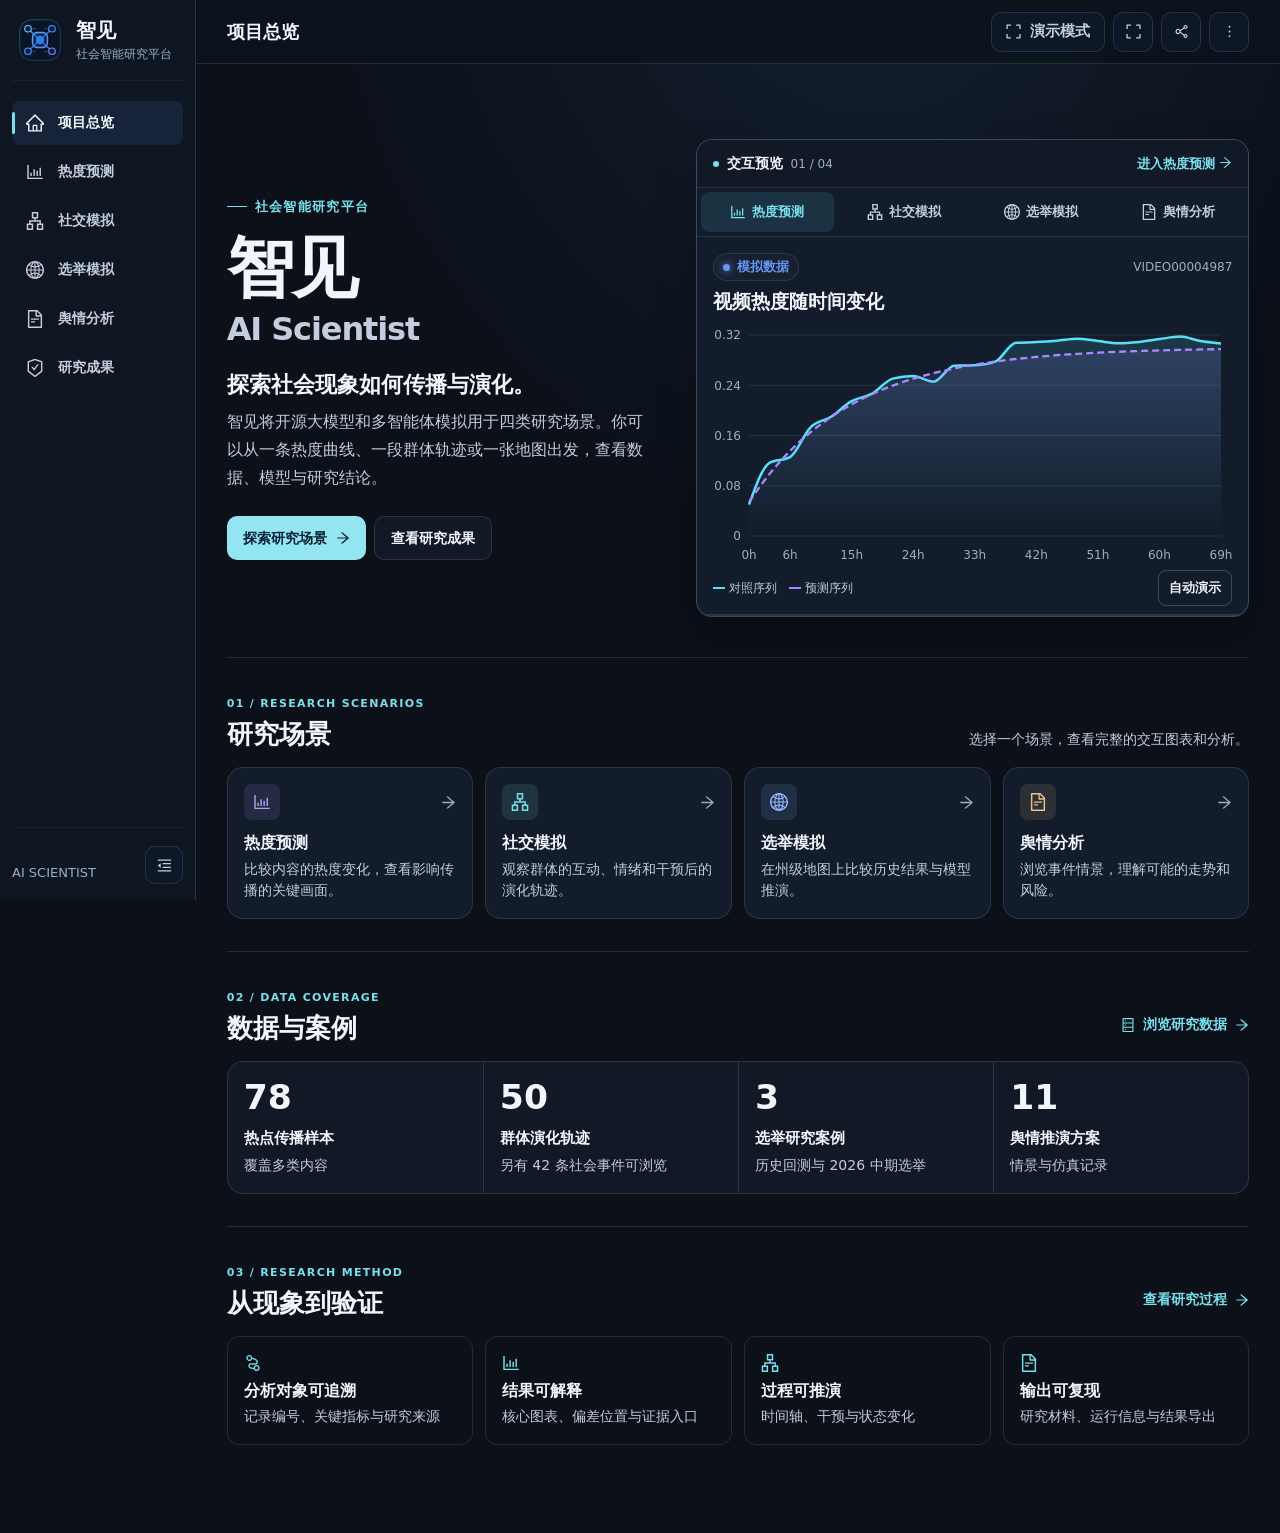
==== commit 45a733aa: "Balance September election events and recompute seats by district" ====
--- a/index.html
+++ b/index.html
@@ -7,7 +7,7 @@
     <link rel="icon" type="image/svg+xml" href="./favicon.svg" />
     <meta name="description" content="智见是一个社会智能研究项目，展示内容热度预测、群体仿真、选举模拟和舆情分析。" />
     <title>智见 · 社会智能 AI Scientist</title>
-    <script type="module" crossorigin src="./assets/index-WtxoGqiY.js"></script>
+    <script type="module" crossorigin src="./assets/index-CraE8qAg.js"></script>
     <link rel="modulepreload" crossorigin href="./assets/jsx-runtime-jrBgDLJs.js">
     <link rel="stylesheet" crossorigin href="./assets/index-DkmsdyeI.css">
   </head>
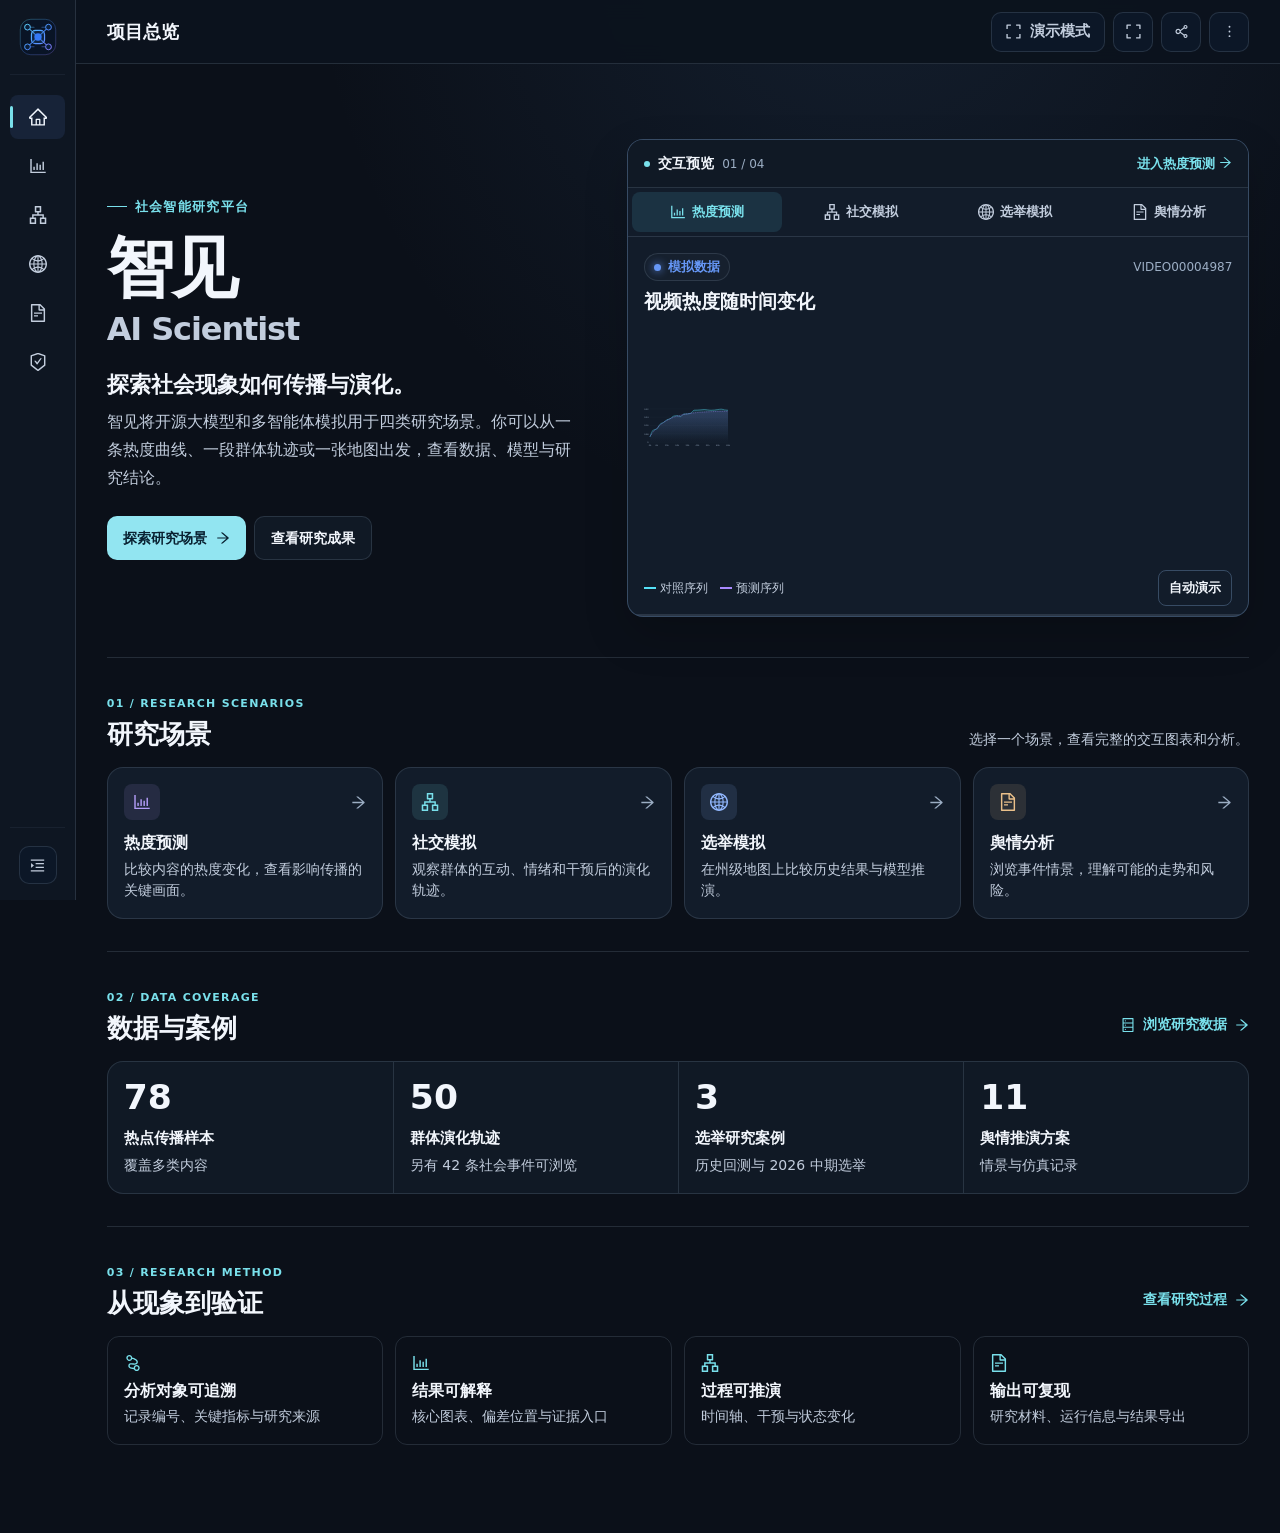
==== commit 51c4f3c4: "Expand September event analysis and adjust House seat scenario" ====
--- a/index.html
+++ b/index.html
@@ -7,9 +7,9 @@
     <link rel="icon" type="image/svg+xml" href="./favicon.svg" />
     <meta name="description" content="智见是一个社会智能研究项目，展示内容热度预测、群体仿真、选举模拟和舆情分析。" />
     <title>智见 · 社会智能 AI Scientist</title>
-    <script type="module" crossorigin src="./assets/index-CraE8qAg.js"></script>
+    <script type="module" crossorigin src="./assets/index-VF51f-gO.js"></script>
     <link rel="modulepreload" crossorigin href="./assets/jsx-runtime-jrBgDLJs.js">
-    <link rel="stylesheet" crossorigin href="./assets/index-DkmsdyeI.css">
+    <link rel="stylesheet" crossorigin href="./assets/index-D1FuSd_x.css">
   </head>
   <body>
     <div id="root"></div>
--- a/assets/index-D1FuSd_x.css
+++ b/assets/index-D1FuSd_x.css
@@ -0,0 +1 @@
+:root{--lightningcss-light: ;--lightningcss-dark:initial;color-scheme:dark;--bg-0:#0b1019;--bg-1:#0e1622;--bg-2:#121b29;--panel:#121c2a;--panel-raised:#182537;--panel-soft:#101925;--line:#9eb5d12b;--line-strong:#87aedc52;--text-1:#f2f6fc;--text-2:#c2cddd;--text-3:#9caec4;--blue:#6697f6;--cyan:#79e0eb;--purple:#9478ee;--green:#4ccda0;--orange:#e2a853;--red:#ef7182;--rep:#df6877;--dem:#5f8ee9;--shadow:0 18px 44px #0000002e;--radius-xl:16px;--radius-lg:12px;--radius-md:8px;--sidebar:196px;--sidebar-collapsed:76px;--topbar:64px;--font-cn:"Noto Sans SC", "PingFang SC", "Microsoft YaHei", system-ui, sans-serif;--type-display-size:clamp(44px, 5.2vw, 72px);--type-page-title-size:clamp(24px, 2.3vw, 32px);--type-section-size:clamp(22px, 2vw, 28px);--type-panel-title-size:18px;--type-body-size:15px;--type-label-size:13px;--type-axis-size:12px;--reading-width:1440px;--content-gutter:clamp(16px, 2.4vw, 32px);--chart-focus:clamp(248px, 26vw, 374px);--chart-standard:clamp(220px, 23vw, 308px);--font-latin:Inter, "Segoe UI", system-ui, sans-serif;--space-1:8px;--space-2:16px;--space-3:24px;--space-4:32px}*{box-sizing:border-box}html{scroll-behavior:smooth;background:var(--bg-0)}body{background:var(--bg-0);min-height:100vh;color:var(--text-1);font-family:var(--font-cn);font-size:var(--type-body-size);-webkit-font-smoothing:antialiased;text-rendering:optimizelegibility;margin:0;line-height:1.67}button,input,select,textarea{font:inherit}select{text-align:left;text-align-last:left;vertical-align:middle;line-height:1.35}select option{color:var(--text-1);background:#0a1423}button,a{-webkit-tap-highlight-color:transparent}button{color:inherit}a{color:inherit;text-decoration:none}img{max-width:100%;display:block}button:focus-visible,a:focus-visible,input:focus-visible,select:focus-visible,textarea:focus-visible{outline-offset:2px;outline:2px solid #54d3e8cc}::selection{color:#fff;background:#6697f659}::-webkit-scrollbar{width:9px;height:9px}::-webkit-scrollbar-track{background:#0409106b}::-webkit-scrollbar-thumb{background:#7c92b447 padding-box padding-box;border:2px solid #0000;border-radius:10px}::-webkit-scrollbar-thumb:hover{background:#7c92b47a padding-box padding-box;border:2px solid #0000}#root{min-height:100vh}[data-motion=reduced] *,[data-motion=reduced] :before,[data-motion=reduced] :after{scroll-behavior:auto!important;transition-duration:.001ms!important;animation-duration:.001ms!important;animation-iteration-count:1!important}.project-emblem{flex:none;width:48px;height:48px}.project-emblem.is-compact{width:42px;height:42px}.icon-button,.tool-button,.compact-button,.primary-button,.secondary-button,.ghost-button{cursor:pointer;white-space:nowrap;border:0;justify-content:center;align-items:center;gap:9px;transition:transform .16s,background .16s,border-color .16s,color .16s,opacity .16s;display:inline-flex}.icon-button{width:40px;height:40px;color:var(--text-2);border:1px solid var(--line);background:#0c1727;border-radius:10px}.icon-button:hover{color:#fff;border-color:var(--line-strong);background:#122238}.tool-button,.compact-button{min-height:40px;color:var(--text-2);border:1px solid var(--line);background:#0c1727;border-radius:10px;padding:0 14px;font-size:15px;font-weight:600}.tool-button:hover,.compact-button:hover{color:#fff;border-color:var(--line-strong);background:#122238}.tool-button.active,.presentation-toggle.active{color:#dff9ff;background:#54d3e81c;border-color:#54d3e857}.primary-button,.secondary-button{border-radius:10px;min-height:44px;padding:0 18px;font-size:15px;font-weight:700}.primary-button{color:#07111c;background:linear-gradient(135deg,#72e8f6,#72a6ff);box-shadow:0 10px 26px #4c91e129}.primary-button:hover{filter:brightness(1.04);transform:translateY(-1px)}.secondary-button{color:var(--text-1);border:1px solid var(--line);background:#0d192a}.secondary-button:hover,.secondary-button.active{border-color:var(--line-strong);background:#122239}button:disabled{cursor:not-allowed;opacity:.42}.data-badge{border:1px solid var(--line);min-height:28px;color:var(--text-2);white-space:nowrap;background:#ffffff05;border-radius:999px;align-items:center;gap:7px;padding:0 9px;font-size:13px;font-weight:600;display:inline-flex}.data-badge i{background:currentColor;border-radius:50%;width:7px;height:7px;box-shadow:0 0 8px}.data-history{color:#91a8c8}.data-truth{color:var(--green)}.data-simulation{color:var(--blue)}.data-prediction{color:var(--purple)}.data-input{color:var(--orange)}.data-source{color:var(--cyan)}.data-missing{color:#8b98aa}.pill{border:1px solid var(--line);min-height:30px;color:var(--text-2);background:#ffffff05;border-radius:999px;align-items:center;gap:7px;padding:0 10px;font-size:13px;font-weight:600;display:inline-flex}.pill-blue{color:#a9c7ff;background:#6697f614;border-color:#6697f638}.pill-cyan{color:#a9f1fb;background:#54d3e814;border-color:#54d3e838}.pill-purple{color:#c6b5ff;background:#9478ee14;border-color:#9478ee38}.pill-green{color:#aef1d4;background:#4ccda014;border-color:#4ccda038}.pill-orange{color:#f2cb88;background:#e2a85314;border-color:#e2a85338}.surface-panel{border:1px solid var(--line);border-radius:var(--radius-xl);background:var(--panel);min-width:0;position:relative;overflow:hidden}.surface-panel.surface-primary{background:linear-gradient(145deg,#132237fa,#0a1422fa);border-color:#6697f647;box-shadow:0 20px 48px #0000002e,inset 0 1px #ffffff06}.surface-panel.surface-primary:before{content:"";opacity:.8;background:linear-gradient(90deg,#0000,#54d3e8b3,#9478eeb3,#0000);height:2px;position:absolute;inset:0 0 auto}.surface-panel.surface-quiet{background:var(--panel-soft);border-color:#8ea6c914}.panel-header{justify-content:space-between;align-items:flex-start;gap:16px;min-height:66px;padding:18px 20px 12px;display:flex}.panel-heading{min-width:0}.panel-title-row{flex-wrap:wrap;align-items:center;gap:10px;display:flex}.panel-title{color:var(--text-1);letter-spacing:-.2px;margin:0;font-size:18px;font-weight:700;line-height:1.35}.panel-subtitle{color:var(--text-3);margin:5px 0 0;font-size:14px;line-height:1.5}.panel-actions{flex-wrap:wrap;align-items:center;gap:8px;margin-left:auto;display:flex}.panel-body{min-width:0;padding:0 20px 20px}.context-toolbar{border:1px solid var(--line);z-index:12;background:#0a1320f5;border-radius:12px;align-items:center;gap:12px;min-height:64px;margin-bottom:22px;padding:10px 12px;display:flex;position:relative;box-shadow:0 10px 30px #0000001a}.context-primary,.context-filters,.context-sources,.context-actions{align-items:center;gap:9px;display:flex}.context-spacer{flex:1}.context-sources{flex-wrap:wrap;justify-content:flex-end}.toolbar-field{border:1px solid var(--line);background:#091321;border-radius:10px;align-items:center;gap:10px;min-height:42px;padding:0 11px;display:flex}.toolbar-field>span{color:var(--text-3);white-space:nowrap;font-size:13px}.toolbar-field select,.tech-select{min-height:34px;color:var(--text-1);border:1px solid var(--line);background:#0c1727;border-radius:8px;outline:none;padding:0 30px 0 10px;font-size:14px}.toolbar-summary{color:var(--text-2);font-size:14px}.record-picker{min-width:280px;position:relative}.record-picker-trigger{border:1px solid var(--line);cursor:pointer;text-align:left;background:#091321;border-radius:10px;justify-content:space-between;align-items:center;gap:14px;width:100%;min-height:44px;padding:7px 12px;display:flex}.record-picker-trigger:hover,.record-picker-trigger.active{border-color:var(--line-strong);background:#0d1a2c}.record-picker-trigger>span{flex-direction:column;align-items:flex-start;min-width:0;line-height:1.2;display:flex}.record-picker-trigger small{color:var(--text-3);font-size:13px;line-height:1.25}.record-picker-trigger strong{text-overflow:ellipsis;white-space:nowrap;max-width:340px;color:var(--text-1);margin-top:4px;font-size:14px;font-weight:700;line-height:1.35;overflow:hidden}.record-picker-popover{z-index:80;border:1px solid var(--line-strong);background:#0a1423;border-radius:12px;width:min(460px,100vw - 40px);padding:14px;position:absolute;top:calc(100% + 8px);left:0;box-shadow:0 24px 60px #00000061}.picker-header{justify-content:space-between;align-items:center;padding:1px 2px 11px;display:flex}.picker-header strong{font-size:15px}.picker-header span{color:var(--text-3);font-size:13px}.picker-search{border:1px solid var(--line);min-height:42px;color:var(--text-3);background:#07101c;border-radius:9px;align-items:center;gap:10px;padding:0 11px;display:flex}.picker-search input{width:100%;min-width:0;color:var(--text-1);background:0 0;border:0;outline:0;font-size:14px}.picker-list{flex-direction:column;gap:6px;max-height:min(440px,58vh);margin-top:10px;padding-right:2px;display:flex;overflow:auto}.picker-list>button{width:100%;min-height:58px;color:var(--text-2);cursor:pointer;text-align:left;background:0 0;border:1px solid #0000;border-radius:9px;flex-direction:column;justify-content:center;align-items:stretch;gap:4px;padding:10px 12px;display:flex;position:relative}.picker-list>button:hover{background:#0e1b2e}.picker-list>button.active{background:#6697f61a;border-color:#6697f642}.picker-list>button strong{min-width:0;color:var(--text-1);font-size:14px;line-height:1.4}.picker-list>button span{min-width:0;color:var(--text-3);font-size:13px;line-height:1.35}.object-heading{justify-content:space-between;align-items:flex-end;gap:24px;margin:0 0 20px;display:flex}.object-heading>div:first-child{min-width:0}.object-eyebrow{color:var(--text-3);font-family:var(--font-latin), var(--font-cn);letter-spacing:.4px;font-size:13px;font-weight:700}.object-heading h2{color:var(--text-1);letter-spacing:-.6px;margin:5px 0;font-size:clamp(28px,2vw,34px);line-height:1.22}.object-description{max-width:900px;color:var(--text-2);margin:0;font-size:15px;line-height:1.7}.object-meta{flex:none;align-items:center;gap:8px;display:flex}.value-strip{border:1px solid var(--line);background:var(--panel-soft);border-radius:12px;grid-template-columns:repeat(4,minmax(0,1fr));margin:16px 0;display:grid;overflow:hidden}.value-strip>div{border-right:1px solid var(--line);min-height:104px;padding:16px 18px;position:relative}.value-strip>div:last-child{border-right:0}.value-strip>div.is-accent{background:linear-gradient(135deg,#9478ee24,#0c1625f5)}.value-strip>div.is-accent:before{content:"";background:var(--purple);width:3px;position:absolute;top:0;bottom:0;left:0}.value-strip span{color:var(--text-3);font-size:13px}.value-strip strong{color:var(--text-1);font-family:var(--font-latin), var(--font-cn);font-variant-numeric:tabular-nums;margin-top:5px;font-size:clamp(25px,2vw,34px);line-height:1.15;display:block}.value-strip footer{min-height:28px;color:var(--text-3);flex-wrap:wrap;align-items:center;gap:8px;margin-top:8px;font-size:13px;display:flex}.data-meaning{color:var(--text-3);flex-wrap:wrap;align-items:center;gap:6px 12px;font-size:13px;display:flex}.data-meaning span{gap:5px;display:inline-flex}.data-meaning b{color:var(--text-2);font-weight:700}.conclusion-bar{border:1px solid var(--line);min-height:50px;color:var(--text-2);background:#091421;border-radius:10px;align-items:center;gap:12px;margin-top:14px;padding:11px 14px;font-size:14px;line-height:1.65;display:flex}.conclusion-bar strong{color:var(--text-1)}.conclusion-mark{background:var(--blue);border-radius:4px;align-self:stretch;width:4px}.conclusion-purple .conclusion-mark{background:var(--purple)}.conclusion-cyan .conclusion-mark{background:var(--cyan)}.conclusion-orange .conclusion-mark{background:var(--orange)}.empty-state{min-height:150px;color:var(--text-3);text-align:center;flex-direction:column;justify-content:center;align-items:center;gap:8px;display:flex}.empty-state .anticon{opacity:.68;font-size:28px}.empty-state strong{color:var(--text-2);font-size:15px}.empty-state p{max-width:420px;margin:0;font-size:14px}.metrics-grid{gap:14px;display:grid}.metrics-grid.four{grid-template-columns:repeat(4,minmax(0,1fr))}.metric-card{border:1px solid var(--line);background:var(--panel);border-radius:12px;min-height:126px;padding:16px 17px}.metric-card.is-featured{border-color:var(--line-strong);background:var(--panel-raised)}.metric-topline,.metric-footer{justify-content:space-between;align-items:center;gap:10px;display:flex}.metric-label{color:var(--text-2);font-size:13px}.metric-icon{color:var(--text-3);font-size:18px}.metric-value-row{align-items:baseline;gap:6px;margin-top:7px;display:flex}.metric-value-row strong{font-size:30px;line-height:1.1}.metric-value-row>span{color:var(--text-3);font-size:13px}.metric-footer{color:var(--text-3);margin-top:10px;font-size:13px}.metric-hint{min-width:0}.two-column-grid{grid-template-columns:repeat(2,minmax(0,1fr));gap:16px;margin-top:16px;display:grid}.chart-xl{height:392px}.chart-large{height:310px}.chart-social-wide{height:270px}.chart-opinion-primary{height:320px}.tag-row{flex-wrap:wrap;gap:8px;display:flex}.presentation-secondary{display:contents}.source-notice{min-height:42px;color:var(--text-2);border:1px solid var(--line);background:#0a1626;border-radius:10px;align-items:center;gap:9px;padding:9px 12px;font-size:13px;display:flex}.source-notice.compact{min-height:34px}.source-warning{color:#e9d0a4;background:#e2a85313;border-color:#e2a85347}.source-danger{color:#f1bcc4;background:#ef718213;border-color:#ef71824d}.source-notice strong{color:var(--text-1)}.record-picker-trigger:focus-visible{border-color:var(--cyan)}.picker-list>button.keyboard-active{outline-offset:-2px;background:#102039;outline:2px solid #54d3e8a6}.picker-list>button[aria-selected=true]{padding-right:70px}.picker-list>button[aria-selected=true]:after{content:"当前";color:#78ddea;background:#54d3e814;border:1px solid #54d3e833;border-radius:999px;place-items:center;min-width:38px;height:22px;font-size:11px;font-weight:700;line-height:1;display:grid;position:absolute;top:50%;right:12px;transform:translateY(-50%)}.expandable-text p{color:var(--text-2);-webkit-line-clamp:var(--clamp-lines,3);-webkit-box-orient:vertical;margin:0;font-size:15px;line-height:1.72;display:-webkit-box;overflow:hidden}.expandable-text.expanded p{display:block;overflow:visible}.expandable-text button{color:#a9c7ff;cursor:pointer;background:0 0;border:0;margin-top:6px;padding:0;font-size:13px;font-weight:700}.error-state,.route-error-boundary{min-height:240px;color:var(--text-3);text-align:center;flex-direction:column;justify-content:center;align-items:center;gap:10px;padding:28px;display:flex}.error-state-icon{width:38px;height:38px;color:var(--red);background:#ef718214;border:1px solid #ef718259;border-radius:50%;place-items:center;font-size:20px;font-weight:800;display:grid}.error-state strong,.route-error-boundary h2{color:var(--text-1);font-size:18px}.error-state p,.route-error-boundary p{max-width:640px;margin:0;font-size:14px;line-height:1.65}.drawer-layer,.dialog-layer{z-index:200;justify-content:flex-end;display:flex;position:fixed;inset:0}.drawer-scrim{-webkit-backdrop-filter:blur(2px);backdrop-filter:blur(2px);cursor:default;background:#02070dad;border:0;width:100%;position:absolute;inset:0}.detail-drawer{z-index:1;border-left:1px solid var(--line-strong);background:#091321;height:100%;animation:.2s ease-out drawerIn;position:relative;overflow:hidden;box-shadow:-28px 0 70px #00000059}@keyframes drawerIn{0%{opacity:.4;transform:translate(24px)}to{opacity:1;transform:translate(0)}}.drawer-header{border-bottom:1px solid var(--line);justify-content:space-between;align-items:flex-start;gap:20px;min-height:82px;padding:20px 22px;display:flex}.drawer-header h2{margin:0;font-size:21px;line-height:1.35}.drawer-header p{color:var(--text-3);margin:5px 0 0;font-size:14px;line-height:1.55}.drawer-content{height:calc(100% - 82px);padding:22px;overflow:auto}.info-sections{flex-direction:column;gap:24px;display:flex}.info-sections>section{border-bottom:1px solid var(--line);padding-bottom:20px}.info-sections>section:last-child{border-bottom:0}.info-sections header h3{margin:0;font-size:17px}.info-sections header p{color:var(--text-3);margin:5px 0 0;font-size:14px;line-height:1.6}.info-sections dl{margin:14px 0 0}.info-sections dl>div{border-top:1px solid #8ea6c913;grid-template-columns:150px minmax(0,1fr);gap:18px;padding:12px 0;display:grid}.info-sections dt{color:var(--text-3);font-size:13px;font-weight:600}.info-sections dd{min-width:0;color:var(--text-1);overflow-wrap:anywhere;flex-wrap:wrap;align-items:flex-start;gap:8px;margin:0;font-size:14px;display:flex}.info-sections dd>span:first-child{flex:220px}.info-sections dd small{color:var(--text-3);flex:100%;font-size:13px;line-height:1.55}.chart-tools{align-items:center;gap:6px;display:inline-flex}.compact-icon{border-radius:8px;width:34px;height:34px}.data-table-wrap{border:1px solid var(--line);border-radius:10px;max-height:calc(100vh - 170px);overflow:auto}.data-table{border-collapse:collapse;width:100%;font-size:14px}.data-table caption{color:var(--text-2);text-align:left;padding:13px 14px;font-weight:700}.data-table th,.data-table td{border-bottom:1px solid var(--line);text-align:left;vertical-align:top;white-space:nowrap;padding:11px 13px}.data-table th{z-index:1;color:var(--text-2);background:#101c2e;font-size:13px;position:sticky;top:0}.data-table td{color:var(--text-1);font-variant-numeric:tabular-nums}.data-table tbody tr:hover{background:#6697f60e}.dialog-layer{justify-content:center;align-items:center}.confirm-dialog{z-index:1;border:1px solid var(--line-strong);background:#0b1626;border-radius:14px;width:min(440px,100vw - 32px);padding:24px;position:relative;box-shadow:0 28px 72px #0000006b}.confirm-dialog h3{margin:0;font-size:20px}.confirm-dialog p{color:var(--text-2);margin:10px 0 22px;font-size:14px;line-height:1.7}.confirm-dialog>div{justify-content:flex-end;gap:10px;display:flex}.danger-button{color:#fff;cursor:pointer;background:#b84456;border:1px solid #ef718257;border-radius:10px;min-height:44px;padding:0 18px;font-size:15px;font-weight:700}.danger-link-button{color:#f19aa7;cursor:pointer;background:0 0;border:0;font-size:14px;font-weight:650}.danger-link-button:hover{color:#ffd3d9}.evidence-list{flex-direction:column;gap:10px;display:flex}.evidence-list article{border:1px solid var(--line);background:var(--panel-soft);border-radius:11px;grid-template-columns:38px minmax(0,1fr) auto;align-items:flex-start;gap:13px;padding:15px;display:grid}.evidence-index{width:34px;height:34px;color:var(--cyan);font-family:var(--font-latin);background:#54d3e814;border-radius:9px;place-items:center;font-size:13px;font-weight:700;display:grid}.evidence-list h4{margin:0;font-size:15px}.evidence-list p{color:var(--text-3);margin:5px 0 0;font-size:14px;line-height:1.6}.evidence-list article>div>strong{color:var(--text-1);margin-top:7px;font-size:16px;display:block}.field-help{color:var(--text-3);margin-top:6px;font-size:13px;line-height:1.5;display:block}.field-error{color:#f09bab;margin-top:6px;font-size:13px;display:block}.app-shell{background:var(--bg-0);min-height:100vh}.business-backdrop{z-index:0;pointer-events:none;background:radial-gradient(ellipse at 68% -12%, #436ea029, transparent 46%), var(--bg-0);position:fixed;inset:0}.sidebar{z-index:30;width:var(--sidebar);background:var(--bg-1);border-right:1px solid var(--line);flex-direction:column;padding:16px 12px;transition:width .2s;display:flex;position:fixed;top:0;bottom:0;left:0}.brand-block{border-bottom:1px solid #8ea6c914;align-items:center;gap:12px;min-height:58px;padding:0 4px 16px;display:flex}.brand-copy{flex-direction:column;min-width:0;line-height:1.3;display:flex}.brand-copy strong{white-space:nowrap;font-size:20px;font-weight:650}.brand-copy span{color:var(--text-3);margin-top:4px;font-size:12px}.side-nav{flex-direction:column;gap:5px;margin-top:20px;display:flex}.side-nav-item{border-radius:var(--radius-md);min-height:44px;color:var(--text-2);align-items:center;gap:12px;padding:0 12px;font-size:14px;font-weight:600;display:flex;position:relative}.side-nav-item:hover{color:var(--text-1);background:#6697f60e}.side-nav-item.active{color:#f1f6fd;background:#6697f61a}.side-nav-item.active:before{content:"";background:var(--cyan);border-radius:3px;width:3px;position:absolute;top:11px;bottom:11px;left:0}.side-icon{place-items:center;width:22px;font-size:18px;display:grid}.nav-tooltip{z-index:100;border:1px solid var(--line);min-width:max-content;color:var(--text-1);opacity:0;pointer-events:none;box-shadow:var(--shadow);background:#101b2b;border-radius:8px;padding:7px 10px;font-size:13px;font-weight:600;transition:opacity .16s .18s,transform .16s .18s;position:absolute;top:50%;left:calc(100% + 12px);transform:translateY(-50%)translate(-4px)}.side-nav-item:hover .nav-tooltip,.side-nav-item:focus-visible .nav-tooltip{opacity:1;transform:translateY(-50%)translate(0)}.sidebar-foot{border-top:1px solid #8ea6c914;justify-content:space-between;align-items:flex-end;gap:10px;margin-top:auto;padding-top:18px;display:flex}.sidebar-foot p{color:var(--text-3);margin:0;font-size:13px;line-height:1.7}.collapse-button{flex:none;width:38px;height:38px}.app-main{min-height:100vh;margin-left:var(--sidebar);z-index:1;transition:margin-left .2s;position:relative}.topbar{z-index:20;height:var(--topbar);padding:0 var(--content-gutter);border-bottom:1px solid var(--line);-webkit-backdrop-filter:blur(10px);backdrop-filter:blur(10px);background:#0c131ef5;align-items:center;display:flex;position:sticky;top:0}.topbar-title{align-items:baseline;gap:12px;min-width:0;display:flex}.topbar-title h1{white-space:nowrap;text-overflow:ellipsis;margin:0;font-size:18px;font-weight:650;line-height:1.3;overflow:hidden}.topbar-title span{color:var(--text-3);white-space:nowrap;font-size:13px}.topbar-tools{align-items:center;gap:8px;margin-left:auto;display:flex}.settings-control{position:relative}.settings-popover{border:1px solid var(--line-strong);background:#0a1423;border-radius:12px;width:320px;padding:14px;position:absolute;top:calc(100% + 9px);right:0;box-shadow:0 24px 60px #0000005c}.settings-section{border-bottom:1px solid var(--line);padding:2px 2px 13px}.settings-section>strong{align-items:center;gap:8px;font-size:14px;display:flex}.settings-badges{flex-wrap:wrap;gap:7px;margin-top:11px;display:flex}.settings-row{width:100%;min-height:62px;color:var(--text-2);cursor:pointer;text-align:left;background:0 0;border:0;align-items:center;gap:12px;padding:11px 6px 3px;display:flex}.settings-row>.anticon{font-size:19px}.settings-row span{flex-direction:column;display:flex}.settings-row strong{color:var(--text-1);font-size:14px}.settings-row small{color:var(--text-3);margin-top:3px;font-size:13px}.page-stage{min-height:calc(100vh - var(--topbar));padding:24px var(--content-gutter)}.page-content,.overview-page{width:min(var(--reading-width), 100%);margin:0 auto}.mobile-brand,.mobile-dock{display:none}.app-shell.is-collapsed .sidebar{width:var(--sidebar-collapsed);padding-inline:10px}.app-shell.is-collapsed .brand-block,.app-shell.is-collapsed .side-nav-item,.app-shell.is-collapsed .sidebar-foot{justify-content:center}.app-shell.is-collapsed .side-nav-item{padding-inline:0}.app-shell.is-collapsed .app-main{margin-left:var(--sidebar-collapsed)}.presentation-mode .topbar{height:56px;padding-inline:16px}.presentation-mode .page-stage{min-height:calc(100vh - 56px);padding:14px 16px}.presentation-mode .sidebar{width:var(--sidebar-collapsed);padding-inline:10px}.presentation-mode .brand-block,.presentation-mode .side-nav-item,.presentation-mode .sidebar-foot{justify-content:center}.presentation-mode .side-nav-item{padding-inline:0}.presentation-mode .brand-copy,.presentation-mode .side-label,.presentation-mode .sidebar-foot p,.presentation-mode .collapse-button{display:none}.presentation-mode .app-main{margin-left:var(--sidebar-collapsed)}.presentation-mode .topbar-title span{display:none}.presentation-mode .context-toolbar{min-height:56px;margin-bottom:12px;padding-block:6px}.presentation-mode .object-heading{margin-bottom:12px}.presentation-mode .object-description{display:none}.presentation-mode .object-heading h2{font-size:27px}.presentation-mode .presentation-secondary{display:none!important}.presentation-mode .value-strip{margin-block:12px 0}.presentation-mode .value-strip>div{min-height:88px;padding-block:12px}.presentation-mode .chart-xl{height:320px}.presentation-mode .us-map-stage,.presentation-mode .us-map-wrap{min-height:430px}.presentation-mode .social-trend-primary{margin-top:12px}.presentation-mode .chart-social-wide{height:200px}.presentation-hint{z-index:120;border:1px solid var(--line-strong);color:var(--text-2);box-shadow:var(--shadow);pointer-events:none;background:#08101cf0;border-radius:999px;padding:8px 13px;font-size:13px;position:fixed;bottom:18px;left:50%;transform:translate(-50%)}.presentation-mode .settings-control,.presentation-mode .object-description{display:none}.presentation-mode .panel-subtitle{font-size:13px}.presentation-mode .chart-tools{display:none}.home-page{padding-bottom:32px}.home-hero{grid-template-columns:minmax(0,.86fr) minmax(0,1.14fr);align-items:center;gap:clamp(24px,4vw,64px);padding-block:clamp(24px,4vw,56px) 40px;display:grid}.home-copy{max-width:490px}.home-kicker{color:var(--cyan);letter-spacing:.1em;align-items:center;gap:8px;font-size:13px;font-weight:600;display:flex}.home-kicker>span{background:currentColor;width:20px;height:1px}.home-copy h2{font-size:var(--type-display-size);letter-spacing:-.045em;margin:16px 0 20px;font-weight:700;line-height:1.04}.home-copy h2>span{color:var(--text-2);font:600 clamp(22px, 2.5vw, 38px)/1.18 var(--font-latin);letter-spacing:-.035em;margin-top:8px;display:block}.home-copy>p{color:var(--text-2);margin:0;font-size:16px;line-height:1.75}.home-copy>.home-lead{color:var(--text-1);margin-bottom:8px;font-size:clamp(17px,1.7vw,22px);font-weight:600;line-height:1.45}.home-actions{flex-wrap:wrap;align-items:center;gap:8px;margin-top:24px;display:flex}.home-actions a{min-height:44px;padding-inline:16px;font-size:14px}.home-actions .primary-button{color:#092131;box-shadow:none;background:#92e5f1;border-color:#92e5f1}.home-actions .primary-button:hover{background:#b4f2f8;border-color:#b4f2f8}.home-actions .secondary-button{background:var(--panel-soft)}.system-preview-window{border:1px solid var(--line-strong);border-radius:var(--radius-xl);background:var(--panel);min-width:0;box-shadow:var(--shadow);overflow:hidden}.preview-window-top{background:var(--panel-soft);border-bottom:1px solid var(--line);justify-content:space-between;align-items:center;gap:8px;min-height:48px;padding:0 16px;display:flex}.preview-window-top>div{align-items:center;gap:8px;display:flex}.preview-window-top strong{font-size:14px}.preview-window-top small{color:var(--text-3);font:12px/1.5 var(--font-latin);white-space:nowrap}.preview-window-top>a{color:var(--cyan);white-space:nowrap;font-size:13px;font-weight:600}.window-dot{background:var(--cyan);border-radius:50%;width:6px;height:6px}.preview-tabs{border-bottom:1px solid var(--line);grid-template-columns:repeat(4,minmax(0,1fr));gap:4px;padding:4px;display:grid}.preview-tabs button{border-radius:var(--radius-md);min-height:40px;color:var(--text-2);cursor:pointer;background:0 0;border:0;justify-content:center;align-items:center;gap:6px;padding:4px 0;font-size:13px;font-weight:600;display:flex}.preview-tabs button:hover{color:var(--text-1);background:var(--panel-raised)}.preview-tabs button.active{color:var(--cyan);background:#1b3242}.preview-tabs button .anticon{font-size:16px}.preview-body{grid-template-rows:auto auto 1fr;gap:8px;min-width:0;padding:16px 16px 0;display:grid}.preview-meta{flex-wrap:wrap;align-items:center;gap:8px;min-height:24px;display:flex}.preview-meta>span:not(.data-badge){color:var(--text-3);margin-left:auto;font-size:12px}.preview-title{min-width:0}.preview-title h3{margin:0;font-size:clamp(16px,1.5vw,20px);line-height:1.35}.preview-title p{color:var(--text-3);overflow-wrap:anywhere;margin:4px 0 0;font-size:13px}.preview-chart,.preview-map{width:100%;height:clamp(208px,19vw,280px)}.preview-map .us-map-wrap{height:100%;min-height:0}.preview-footer{flex-wrap:wrap;justify-content:space-between;align-items:center;gap:4px 12px;min-height:48px;padding:4px 16px 8px;display:flex}.preview-footer .compact-button{background:0 0;min-height:36px;margin-left:auto}.preview-legend{color:var(--text-2);flex-wrap:wrap;gap:4px 12px;font-size:12px;display:flex}.preview-legend span{white-space:nowrap;align-items:center;gap:4px;display:inline-flex}.preview-legend i{border-top:2px solid #55e1f7;width:12px}.preview-legend span:last-child i{border-top:2px dashed #a889ff}.preview-progress{background:var(--line);height:2px;overflow:hidden}.preview-progress i{background:var(--cyan);width:0;height:100%;display:block}.preview-progress.is-running i{animation:11s linear forwards previewProgress}@keyframes previewProgress{to{width:100%}}.home-scenarios,.home-proof-section,.home-method-section{border-top:1px solid var(--line);padding-block:32px}.home-section-heading{justify-content:space-between;align-items:end;gap:8px 16px;margin-bottom:16px;display:flex}.home-section-heading>div>span{color:var(--cyan);font:600 11px/1.5 var(--font-latin);letter-spacing:.12em}.home-section-heading h2{font-size:var(--type-section-size);margin:4px 0 0;font-weight:650;line-height:1.25}.home-section-heading>p{color:var(--text-2);margin:0;font-size:14px}.home-text-link{min-height:40px;color:var(--cyan);align-items:center;gap:8px;font-size:14px;font-weight:600;display:inline-flex}.home-text-link:hover{text-underline-offset:4px;text-decoration:underline}.home-capability-strip,.home-proof-grid,.method-rail{grid-template-columns:repeat(4,minmax(0,1fr));gap:12px;display:grid}.capability-entry{--module-accent:var(--cyan);border:1px solid var(--line);border-radius:var(--radius-xl);background:var(--panel);grid-template-columns:minmax(0,1fr) auto;align-content:start;align-items:start;gap:12px;min-width:0;padding:16px;transition:border-color .2s,background .2s;display:grid}.capability-entry:hover{border-color:var(--module-accent);background:var(--panel-raised)}.entry-purple{--module-accent:#b29cf6}.entry-blue{--module-accent:#92b8ff}.entry-orange{--module-accent:#eac08a}.capability-icon{width:36px;height:36px;color:var(--module-accent);background:color-mix(in srgb, var(--module-accent) 12%, var(--panel));border-radius:var(--radius-md);place-items:center;font-size:18px;display:grid}.capability-arrow{color:var(--text-3);align-self:center}.capability-entry>div{grid-column:1/-1}.capability-entry strong,.method-rail strong{color:var(--text-1);font-size:16px;font-weight:650;line-height:1.4;display:block}.capability-entry small,.home-proof-grid small,.method-rail span:not(.anticon){color:var(--text-2);margin-top:4px;font-size:14px;line-height:1.55;display:block}.home-proof-grid{background:var(--panel-soft);border:1px solid var(--line);border-radius:var(--radius-xl);gap:0;overflow:hidden}.home-proof-grid>div,.method-rail>div{min-width:0;padding:16px}.home-proof-grid>div+div{border-left:1px solid var(--line)}.home-proof-grid strong{color:var(--text-1);font:650 clamp(27px, 2.7vw, 38px)/1.15 var(--font-latin);font-variant-numeric:tabular-nums;display:block}.home-proof-grid p{margin:8px 0 0;font-size:15px;font-weight:600}.method-rail>div{border:1px solid var(--line);border-radius:var(--radius-lg)}.method-rail .anticon{color:var(--cyan);margin-bottom:8px;font-size:18px}@media (width<=1000px){.home-hero{grid-template-columns:minmax(0,1fr);gap:24px;padding-block:24px 32px}.home-copy{max-width:620px}.preview-chart,.preview-map{height:clamp(216px,38vw,300px)}}@media (width<=680px){.home-copy h2{margin:12px 0 16px}.home-copy>p{font-size:15px}.home-copy>.home-lead{font-size:17px}.home-actions{margin-top:16px}.home-actions a{flex:auto;justify-content:center;padding-inline:8px}.preview-tabs button{flex-direction:column;gap:2px;min-height:48px;font-size:12px}.preview-window-top,.preview-body,.preview-footer{padding-inline:12px}.preview-chart,.preview-map{height:208px}.preview-footer .compact-button{min-height:44px}.home-scenarios,.home-proof-section,.home-method-section{padding-block:24px}.home-section-heading{flex-direction:column;align-items:flex-start;margin-bottom:12px}.home-capability-strip,.home-proof-grid,.method-rail{grid-template-columns:repeat(2,minmax(0,1fr))}.home-capability-strip,.method-rail{gap:8px}.capability-entry,.home-proof-grid>div,.method-rail>div{padding:12px}.home-proof-grid>div:nth-child(3){border-left:0}.home-proof-grid>div:nth-child(n+3){border-top:1px solid var(--line)}}.heat-page-compact{padding-bottom:28px}.heat-page-compact .context-toolbar{min-height:54px;margin-bottom:12px;padding:6px 8px}.heat-page-compact .record-picker-trigger{min-height:40px;padding-block:5px}.heat-page-compact .record-picker-trigger small,.heat-page-compact .toolbar-field>span{font-size:12px}.heat-page-compact .record-picker-trigger strong,.heat-page-compact .toolbar-field select{font-size:13px}.heat-page-compact .toolbar-field{min-height:40px}.heat-page-compact .compact-button{min-height:36px;font-size:12px}.heat-event-hero{background:radial-gradient(circle at 88% 15%,#5a78ee21,#0000 28%),linear-gradient(135deg,#111f33fa,#0a1320fa);border:1px solid #5d8fd938;border-radius:12px;grid-template-columns:minmax(0,1fr) 160px;align-items:center;gap:22px;min-height:116px;margin-bottom:10px;padding:16px 18px;display:grid}.heat-event-main{min-width:0}.heat-event-kicker{flex-wrap:wrap;align-items:center;gap:6px;display:flex}.heat-event-kicker>span{color:var(--cyan);letter-spacing:.8px;margin-right:4px;font-size:11px;font-weight:800}.heat-event-kicker i,.heat-tags b{color:#a9c3ff;background:#5476d81a;border:1px solid #6e93f22e;border-radius:999px;padding:3px 7px;font-size:11px;font-style:normal;font-weight:700}.heat-event-hero h2{color:var(--text-1);letter-spacing:-.35px;margin:7px 0 5px;font-size:clamp(20px,1.6vw,25px);line-height:1.25}.heat-event-hero p{max-width:980px;color:var(--text-2);-webkit-line-clamp:2;-webkit-box-orient:vertical;margin:0;font-size:13px;line-height:1.65;display:-webkit-box;overflow:hidden}.heat-model-mark{border-left:1px solid var(--line);flex-direction:column;justify-content:center;align-self:stretch;padding-left:18px;display:flex}.heat-model-mark span{color:var(--text-3);letter-spacing:1.2px;font-size:10px;font-weight:800}.heat-model-mark strong{color:#dce7ff;margin-top:4px;font-size:15px}.heat-model-mark small{color:var(--text-3);margin-top:3px;font-size:11px}.heat-metrics{border:1px solid var(--line);background:#0a1320db;border-radius:11px;grid-template-columns:repeat(4,minmax(0,1fr));margin-bottom:10px;display:grid;overflow:hidden}.heat-metrics>div{border-right:1px solid var(--line);flex-direction:column;justify-content:center;min-height:68px;padding:10px 14px;display:flex}.heat-metrics>div:last-child{border-right:0}.heat-metrics>div.accent{background:linear-gradient(135deg,#57d2e614,#8967ec1a)}.heat-metrics span{color:var(--text-3);font-size:11px}.heat-metrics strong{color:var(--text-1);font-family:var(--font-latin),var(--font-cn);font-variant-numeric:tabular-nums;margin-top:3px;font-size:20px;line-height:1.15}.heat-metrics strong small{color:var(--text-2);font-size:13px;font-weight:700}.heat-workbench{grid-template-columns:minmax(0,1fr) 280px;align-items:stretch;gap:10px;display:grid}.heat-main-card,.heat-rail-card{border:1px solid var(--line);background:var(--panel);border-radius:12px;min-width:0;overflow:hidden}.heat-main-card{min-height:382px}.heat-mode-bar{border-bottom:1px solid var(--line);background:#070f1a80;justify-content:space-between;align-items:center;gap:12px;min-height:50px;padding:6px 10px;display:flex}.heat-mode-bar nav{align-items:center;gap:4px;display:flex}.heat-mode-bar nav button{min-height:34px;color:var(--text-3);cursor:pointer;background:0 0;border:1px solid #0000;border-radius:7px;align-items:center;gap:6px;padding:0 10px;font-size:12px;font-weight:700;display:inline-flex}.heat-mode-bar nav button:hover{color:var(--text-1);background:#5b8be30f}.heat-mode-bar nav button.active{color:#eafaff;background:#52d7ed1a;border-color:#52d7ed2e}.heat-mode-bar .panel-tools{margin-left:auto}.heat-chart-heading{justify-content:space-between;align-items:center;gap:14px;min-height:58px;padding:9px 16px 4px;display:flex}.heat-chart-heading span{color:var(--cyan);letter-spacing:1px;font-size:10px;font-weight:800}.heat-chart-heading h3{margin:3px 0 0;font-size:16px;line-height:1.25}.heat-chart-heading>small{color:var(--text-3);font-size:11px}.heat-primary-chart{height:268px;padding:0 12px 10px 4px}.heat-keyword-content{padding:8px 16px 16px}.heat-keyword-list{gap:0;margin:0;padding:0;list-style:none;display:grid}.heat-keyword-list>li{border-bottom:1px solid var(--line);align-items:center;gap:12px;min-height:44px;padding:6px 8px;display:flex}.heat-keyword-list>li:last-child{border-bottom:0}.heat-keyword-list span{border-radius:var(--radius-md);background:var(--panel-raised);width:32px;height:28px;color:var(--cyan);font:600 13px/1 var(--font-latin);place-items:center;display:grid}.heat-keyword-list strong{color:var(--text-1);overflow-wrap:anywhere;font-size:15px;font-weight:600}.heat-insight-rail{min-width:0;display:grid}.heat-rail-card{padding:14px}.heat-rail-card>header{border-bottom:1px solid var(--line);justify-content:space-between;align-items:center;gap:10px;padding-bottom:10px;display:flex}.heat-rail-card>header span{color:var(--text-3);font-size:11px}.heat-rail-card>header strong{max-width:150px;color:var(--text-1);text-overflow:ellipsis;white-space:nowrap;font-size:12px;overflow:hidden}.heat-score-row{grid-template-columns:86px minmax(0,1fr);align-items:center;gap:12px;margin:18px 0 16px;display:grid}.heat-score-ring{--score:50%;aspect-ratio:1;background:conic-gradient(var(--purple) var(--score),#7991b71f 0);border-radius:50%;place-items:center;width:82px;display:grid;position:relative}.heat-score-ring:after{content:"";border-radius:inherit;background:#0c1727;position:absolute;inset:7px}.heat-score-ring strong{z-index:1;color:#dbe7ff;font-size:20px}.heat-score-row p{color:var(--text-2);margin:0;font-size:12px;line-height:1.65}.heat-sentiment-bars{gap:9px;display:grid}.heat-sentiment-bars>div{grid-template-columns:30px minmax(0,1fr) 42px;align-items:center;gap:8px;display:grid}.heat-sentiment-bars span,.heat-sentiment-bars strong{color:var(--text-3);font-size:10px;font-weight:700}.heat-sentiment-bars strong{color:var(--text-2);text-align:right}.heat-sentiment-bars i{background:#7991b71f;border-radius:5px;height:5px;overflow:hidden}.heat-sentiment-bars b{border-radius:inherit;height:100%;display:block}.heat-sentiment-bars b.positive{background:var(--green)}.heat-sentiment-bars b.neutral{background:#8795aa}.heat-sentiment-bars b.negative{background:var(--red)}.heat-compact-list{gap:0;margin-top:8px;display:grid}.heat-compact-list>div{border-bottom:1px solid var(--line);flex-direction:column;justify-content:center;gap:4px;min-height:54px;display:flex}.heat-compact-list>div:last-child{border-bottom:0}.heat-compact-list span{color:var(--text-3);font-size:10px}.heat-compact-list strong{color:var(--text-1);font-size:12px;line-height:1.5}.heat-risk{background:#4cd5a10f;border-radius:9px;grid-template-columns:1fr auto;align-items:center;gap:4px 10px;margin:18px 0;padding:12px;display:grid}.heat-risk>span{color:var(--text-3);font-size:11px}.heat-risk>strong{grid-area:1/2/3;font-size:24px}.heat-risk>small{color:var(--text-2);font-size:10px}.heat-risk-中>strong{color:var(--orange)}.heat-risk-高>strong{color:var(--red)}.heat-risk-低>strong{color:var(--green)}.heat-source-line{min-height:34px;color:var(--text-3);flex-wrap:wrap;justify-content:center;align-items:center;gap:10px 22px;margin-top:8px;font-size:10px;display:flex}.heat-source-line span{align-items:center;gap:5px;display:inline-flex}@media (width<=1180px){.heat-workbench{grid-template-columns:minmax(0,1fr) 250px}.heat-mode-bar nav button{padding-inline:8px}.heat-mode-bar nav button span{display:none}}@media (width<=960px){.heat-workbench{grid-template-columns:1fr}.heat-mode-bar nav button span{display:inline}}@media (width<=760px){.heat-page-compact .context-toolbar{margin-bottom:10px}.heat-event-hero{grid-template-columns:1fr;min-height:0;padding:14px}.heat-model-mark{display:none}.heat-event-hero h2{font-size:20px}.heat-event-hero p{-webkit-line-clamp:3}.heat-metrics{grid-template-columns:repeat(2,minmax(0,1fr))}.heat-metrics>div{border-bottom:1px solid var(--line);min-height:60px}.heat-metrics>div:nth-child(2){border-right:0}.heat-metrics>div:nth-child(n+3){border-bottom:0}.heat-metrics strong{font-size:18px}.heat-mode-bar{flex-direction:column;align-items:stretch}.heat-mode-bar nav{grid-template-columns:repeat(2,1fr);display:grid}.heat-mode-bar nav button{justify-content:center}.heat-mode-bar nav button span{display:inline}.heat-mode-bar .panel-tools{align-self:flex-end}.heat-primary-chart{height:270px}.heat-insight-rail{grid-template-columns:1fr}}.social-focus-grid{grid-template-columns:minmax(560px,8fr) minmax(340px,4fr);gap:16px;display:grid}.social-evolution-first .social-trend-primary,.timeline-control-panel{min-height:440px}.chart-social-primary{height:320px}.social-chart-legend{color:var(--text-2);flex-wrap:wrap;align-items:center;gap:10px 18px;margin-bottom:4px;font-size:13px;display:flex}.social-chart-legend span{align-items:center;gap:7px;display:inline-flex}.social-chart-legend i{background:var(--green);border-radius:3px;width:20px;height:3px}.social-chart-legend i.neutral{background:repeating-linear-gradient(90deg,#8795aa 0 6px,#0000 6px 10px)}.social-chart-legend i.negative{background:var(--red)}.timeline-current{grid-template-columns:repeat(2,minmax(0,1fr));gap:9px;display:grid}.timeline-current>div{background:#091321;border-radius:9px;min-height:76px;padding:12px}.timeline-current span{color:var(--text-3);font-size:13px}.timeline-current strong{color:var(--text-1);margin-top:4px;font-size:16px;display:block}.timeline-play-controls{justify-content:space-between;align-items:center;gap:12px;margin-top:16px;display:flex}.speed-switch{border:1px solid var(--line);background:#08111d;border-radius:9px;padding:3px;display:inline-flex}.speed-switch button{min-width:42px;height:34px;color:var(--text-3);cursor:pointer;background:0 0;border:0;border-radius:7px;font-size:13px;font-weight:700}.speed-switch button.active{color:var(--text-1);background:#15243a}.timeline-range{width:100%;accent-color:var(--cyan);margin:18px 0 8px}.timeline-points{grid-template-columns:repeat(auto-fit,minmax(42px,1fr));gap:4px;display:grid}.timeline-points button{min-width:28px;min-height:42px;color:var(--text-3);cursor:pointer;background:0 0;border:0;flex-direction:column;justify-content:flex-start;align-items:center;gap:5px;padding:4px 2px;font-size:13px;display:flex}.timeline-points button i{background:#0b1625;border:2px solid #54657d;border-radius:50%;width:10px;height:10px}.timeline-points button.active{color:var(--text-1)}.timeline-points button.active i{border-color:var(--cyan);background:var(--cyan);box-shadow:0 0 0 4px #54d3e81a}.timeline-points button.has-event i{border-color:var(--orange)}.timeline-event-text{border-left:3px solid var(--orange);background:#e2a8530e;margin-top:12px;padding:12px}.timeline-event-text span{color:var(--orange);font-size:13px;font-weight:700}.timeline-event-text p{color:var(--text-2);margin:5px 0 0;font-size:14px;line-height:1.6}.behavior-composition-split{grid-template-columns:repeat(2,minmax(0,1fr));gap:20px;padding:6px 0 4px;display:grid}.composition-group{border-top:1px solid var(--line);border-bottom:1px solid var(--line);background:#09132185;min-width:0;padding:16px}.composition-group header{justify-content:space-between;align-items:flex-start;gap:12px;margin-bottom:18px;display:flex}.composition-group header strong{font-size:15px}.composition-group header span{color:var(--text-3);text-align:right;font-size:13px}.composition-branches{flex-direction:column;gap:18px;display:flex}.composition-row{grid-template-columns:92px minmax(0,1fr) 92px;align-items:center;gap:12px;display:grid}.composition-row>span{color:var(--text-2);font-size:13px}.composition-row>strong{text-align:right;font-family:var(--font-latin),var(--font-cn);font-size:17px}.composition-track{background:#8ea6c917;border-radius:999px;height:11px;overflow:hidden}.composition-track i{border-radius:inherit;background:var(--blue);height:100%;display:block}.composition-cyan .composition-track i{background:var(--cyan)}.composition-purple .composition-track i{background:var(--purple)}.mechanism-explanation{flex-direction:column;gap:18px;display:flex}.explanation-meta-grid{grid-template-columns:repeat(2,minmax(0,1fr));gap:10px;display:grid}.explanation-meta-grid>div{border-top:1px solid var(--line);background:#09132173;min-height:94px;padding:12px}.explanation-meta-grid span{color:var(--text-3);font-size:13px}.explanation-meta-grid strong{margin:5px 0 8px;font-size:14px;line-height:1.55;display:block}.comment-list{grid-template-columns:repeat(2,minmax(0,1fr));gap:10px;display:grid}.comment-list blockquote{background:#091321;border-left:2px solid #54d3e85c;grid-template-columns:32px minmax(0,1fr);gap:10px;min-height:108px;margin:0;padding:14px;display:grid}.comment-list blockquote span{color:var(--cyan);font-family:var(--font-latin);font-size:13px;font-weight:700}.comment-list blockquote p{color:var(--text-2);margin:0;font-size:14px;line-height:1.65}.social-event-grid{grid-template-columns:minmax(0,1.45fr) minmax(360px,.55fr);gap:16px;display:grid}.chart-social-event{height:330px}.social-source-copy{flex-direction:column;gap:14px;min-height:220px;padding:4px 2px;display:flex}.social-source-copy>strong{color:var(--text-1);font-size:17px;line-height:1.5}.social-source-copy .expandable-text{color:var(--text-2);font-size:14px;line-height:1.8}@media (width<=1180px){.social-event-grid{grid-template-columns:1fr}}.election-map-layout{grid-template-columns:minmax(620px,8fr) minmax(350px,4fr);align-items:start;gap:16px;display:grid}.election-map-panel{min-height:0}.election-map-panel .panel-body{padding-bottom:12px}.election-map-column,.election-summary-column{flex-direction:column;gap:16px;min-width:0;display:flex}.view-switcher,.year-switcher,.tab-switcher{border:1px solid var(--line);background:#091321;border-radius:10px;align-items:center;padding:3px;display:inline-flex}.view-switcher button,.year-switcher button,.tab-switcher button{min-height:36px;color:var(--text-3);cursor:pointer;background:0 0;border:0;border-radius:7px;padding:0 12px;font-size:13px;font-weight:650}.view-switcher button.active,.year-switcher button.active,.tab-switcher button.active{color:#f1f6fd;background:#17263d}.us-map-stage,.us-map-wrap{height:100%;min-height:515px}.us-map-wrap{position:relative}.us-map-wrap svg{width:100%;height:100%;display:block}.us-map-grid line{stroke:#6888b62e;stroke-width:.6px}.us-map-state{cursor:pointer;outline:none;transition:filter .16s,opacity .16s,stroke-width .16s}.us-map-state:hover{filter:brightness(1.13)}.us-map-state:focus-visible{filter:brightness(1.18)}.us-map-labels text{fill:#edf5ffe6;font-size:13px;font-family:var(--font-latin);pointer-events:none;font-weight:700}.us-map-small-states rect{fill:#070e19e0;stroke:#8ea6c92e}.us-map-small-states text{fill:#b4c0d1;font-size:13px;font-family:var(--font-latin)}.us-map-small-states .small-state-title{fill:#e4edf9;font-size:13px;font-weight:700}.us-map-hover-card{border:1px solid var(--line-strong);min-width:205px;box-shadow:var(--shadow);background:#070e19f2;border-radius:9px;grid-template-columns:auto 1fr;gap:2px 10px;padding:11px 13px;display:grid;position:absolute;bottom:14px;right:14px}.us-map-hover-card strong{font-family:var(--font-latin);grid-row:span 2;font-size:24px}.us-map-hover-card span{font-size:13px}.us-map-hover-card small{color:var(--text-3);font-size:13px}.us-map-loading{min-height:460px;color:var(--text-3);place-items:center;font-size:14px;display:grid}.us-map-wrap.is-compact{min-height:0}.us-map-wrap.is-compact svg{height:100%}.us-map-wrap.is-compact .us-map-hover-card{display:none}.election-overview-map{min-height:366px}.election-overview-map .overview-card-body{padding:5px 11px 11px}.election-overview-map .overview-chart{height:288px}.election-overview-map .us-map-wrap{height:100%;min-height:0}.map-semantic-legend{border-top:1px solid var(--line);color:var(--text-3);justify-content:space-between;align-items:flex-start;gap:18px;margin-top:8px;padding-top:9px;font-size:11px;line-height:1.45;display:flex}.map-legend-items{flex-wrap:wrap;align-items:center;gap:6px 13px;min-width:0;display:flex}.map-semantic-legend b{color:var(--text-2)}.map-semantic-legend span{white-space:nowrap;align-items:center;gap:5px;display:inline-flex}.map-semantic-legend i{border-radius:3px;width:10px;height:10px;box-shadow:inset 0 0 0 1px #ffffff1a}.map-semantic-legend i.dem-light{background:#7fa6ee}.map-semantic-legend i.dem-strong{background:#315fae}.map-semantic-legend i.rep-light{background:#e58b97}.map-semantic-legend i.rep-strong{background:#ae3f50}.map-semantic-legend i.selected{background:0 0;border:2px solid #f5faff}.map-semantic-legend small{color:#70819a;text-align:right;flex:0 300px;max-width:300px;font-size:10px;line-height:1.5}@media (width<=1180px){.map-semantic-legend{flex-direction:column;gap:7px}.map-semantic-legend small{text-align:left;flex-basis:auto;max-width:none}}.state-matrix-wrap{min-width:0}.state-matrix{grid-template-columns:repeat(9,minmax(48px,1fr));gap:7px;display:grid}.state-cell{color:#fff;cursor:pointer;background:#27364b;border:1px solid #ffffff1a;border-radius:8px;min-height:62px;padding:7px;transition:filter .16s,transform .16s}.state-cell:hover{filter:brightness(1.12);transform:translateY(-1px)}.state-cell.selected{outline-offset:2px;outline:2px solid #f4f9fff5;box-shadow:0 0 0 4px #f4f9ff14}.state-cell b{font-size:14px;display:block}.state-cell span,.state-cell small{opacity:.9;font-size:13px;display:block}.matrix-legend{color:var(--text-3);flex-wrap:wrap;align-items:center;gap:14px;margin-top:13px;font-size:13px;display:flex}.matrix-legend span{align-items:center;gap:6px;display:inline-flex}.matrix-legend i{border-radius:3px;width:10px;height:10px}.matrix-legend i.rep{background:var(--rep)}.matrix-legend i.dem{background:var(--dem)}.candidate-tally{grid-template-columns:minmax(0,1fr) 66px minmax(0,1fr);align-items:center;gap:8px;display:grid}.candidate{min-width:0}.candidate span{min-height:42px;color:var(--text-2);font-size:13px;line-height:1.45;display:block}.candidate strong{font-family:var(--font-latin);margin-top:4px;font-size:39px;line-height:1;display:block}.candidate small{color:var(--text-3);font-size:13px}.candidate-dem{text-align:right}.candidate-rep strong{color:#ed7e8b}.candidate-dem strong{color:#79a4f5}.tally-center{text-align:center}.tally-center span{font-family:var(--font-latin);font-size:18px;display:block}.tally-center small{color:var(--text-3);font-size:13px}.tally-track{background:#172238;border-radius:999px;height:13px;margin-top:18px;display:flex;position:relative;overflow:hidden}.tally-rep{background:var(--rep)}.tally-dem{background:var(--dem)}.tally-track i{background:#fff;width:2px;position:absolute;top:-4px;bottom:-4px}.actual-result-row{color:var(--text-2);flex-wrap:wrap;align-items:center;gap:9px 14px;margin-top:16px;font-size:13px;display:flex}.accuracy-highlight-grid{border-top:1px solid var(--line);border-bottom:1px solid var(--line);grid-template-columns:repeat(3,minmax(0,1fr));margin-top:16px;display:grid}.accuracy-highlight-grid>div{border-right:1px solid var(--line);flex-direction:column;justify-content:center;min-height:76px;padding:10px 12px;display:flex}.accuracy-highlight-grid>div:last-child{border-right:0}.accuracy-highlight-grid span{color:var(--text-3);font-size:13px}.accuracy-highlight-grid strong{color:var(--text-1);margin-top:3px;font-size:21px}.state-detail-content{flex-direction:column;gap:14px;display:flex}.state-detail-hero{align-items:center;gap:14px;display:flex}.state-party-mark{background:var(--dem);color:#fff;width:68px;height:68px;font-family:var(--font-latin);border-radius:12px;place-items:center;font-size:24px;font-weight:800;display:grid}.state-party-mark.rep{background:var(--rep)}.state-detail-hero small{color:var(--text-3);font-size:13px;display:block}.state-detail-hero strong{margin-top:3px;font-size:20px;display:block}.state-detail-grid{grid-template-columns:repeat(2,minmax(0,1fr));gap:9px;display:grid}.state-detail-grid>div{background:#091321;border-radius:9px;min-height:68px;padding:10px 11px}.state-detail-grid span{color:var(--text-3);font-size:13px;display:block}.state-detail-grid strong{margin-top:4px;font-size:17px;display:block}.is-correct{color:var(--green)}.is-error{color:var(--red)}.state-vote-detail{background:#091321;border-radius:9px;padding:11px 12px}.state-vote-detail span{color:var(--text-3);font-size:13px}.state-vote-detail p{color:var(--text-2);margin:4px 0 0;font-size:14px}.state-list-panel{min-height:190px}.state-list-search{border:1px solid var(--line);width:100%;min-height:42px;color:var(--text-1);background:#08121f;border-radius:9px;outline:0;padding:0 12px;font-size:14px}.state-access-list{grid-template-columns:repeat(2,minmax(0,1fr));gap:6px;max-height:230px;margin-top:10px;display:grid;overflow:auto}.state-access-list button{min-height:40px;color:var(--text-2);cursor:pointer;background:0 0;border:1px solid #0000;border-radius:8px;justify-content:space-between;align-items:center;gap:8px;padding:0 10px;font-size:13px;display:flex}.state-access-list button:hover,.state-access-list button.selected{border-color:var(--line);color:var(--text-1);background:#101d30}.state-access-list button b{font-family:var(--font-latin)}.state-access-list button span{color:var(--text-3)}.election-event-list{flex-direction:column;display:flex}.election-event-list article{border-bottom:1px solid var(--line);grid-template-columns:46px minmax(0,1fr) auto;gap:14px;padding:15px 0;display:grid}.election-event-list article:last-child{border-bottom:0}.timeline-index{color:#99b8e9;width:38px;height:38px;font-family:var(--font-latin);background:#111e31;border-radius:9px;place-items:center;font-size:13px;display:grid}.election-event-list small{color:var(--text-3);font-size:13px}.election-event-list strong{margin-top:2px;font-size:15px;display:block}.election-event-list p{color:var(--text-2);margin:4px 0 0;font-size:14px;line-height:1.65}.opinion-form-mode:before{content:"";inset:var(--topbar) 0 0 var(--sidebar);z-index:-1;background:#070d17;position:fixed}.tab-switcher.compact{margin:0}.tab-switcher.compact button{min-height:36px}.intake-status-strip{border-top:1px solid var(--line);border-bottom:1px solid var(--line);grid-template-columns:repeat(4,minmax(0,1fr));margin-bottom:14px;display:grid}.intake-status-strip>div{border-right:1px solid var(--line);flex-direction:column;justify-content:center;min-height:70px;padding:10px 14px;display:flex}.intake-status-strip>div:last-child{border-right:0}.intake-status-strip span{color:var(--text-3);font-size:13px}.intake-status-strip strong{color:var(--text-1);margin-top:3px;font-size:15px}.intake-workspace{grid-template-columns:270px minmax(0,1fr);align-items:stretch;gap:16px;display:grid}.form-step-sidebar{border:1px solid var(--line);background:#0a1422;border-radius:12px;padding:16px}.form-steps{flex-direction:column;gap:7px;display:flex}.form-steps button{min-height:70px;color:var(--text-3);cursor:pointer;text-align:left;background:0 0;border:1px solid #0000;border-radius:10px;align-items:center;gap:12px;padding:10px;display:flex}.form-steps button:hover{background:#0e1b2d}.form-steps button.active{color:var(--text-1);background:#e2a85314;border-color:#e2a85338}.form-steps button>span{width:36px;height:36px;color:var(--text-2);font-family:var(--font-latin);background:#111f33;border-radius:9px;flex:none;place-items:center;font-size:13px;display:grid}.form-steps button.complete>span{color:#082017;background:var(--green)}.form-steps strong{color:inherit;font-size:14px;display:block}.form-steps small{color:var(--text-3);margin-top:3px;font-size:13px;line-height:1.45;display:block}.form-guidance{border-top:1px solid var(--line);border-bottom:1px solid var(--line);background:#09132180;margin-top:18px;padding:13px}.form-guidance strong{font-size:14px}.form-guidance p{color:var(--text-3);margin:5px 0 0;font-size:13px;line-height:1.65}.form-main-panel{border:1px solid var(--line);background:#0c1625;border-radius:12px;flex-direction:column;min-height:580px;display:flex;overflow:hidden}.form-main-head{border-bottom:1px solid var(--line);justify-content:space-between;align-items:flex-start;gap:18px;padding:22px 24px;display:flex}.form-main-head span{color:var(--orange);font-size:13px;font-weight:700}.form-main-head h3{margin:4px 0 3px;font-size:24px}.form-main-head p{color:var(--text-3);margin:0;font-size:14px}.form-stage{flex:1;padding:24px}.form-grid{grid-template-columns:repeat(2,minmax(0,1fr));gap:18px;display:grid}.form-grid .span-2{grid-column:span 2}.form-grid label{color:var(--text-2);flex-direction:column;gap:8px;font-size:14px;font-weight:600;display:flex}.form-grid label em{color:var(--orange);margin-left:5px;font-size:13px;font-style:normal}.form-grid input,.form-grid select,.form-grid textarea{width:100%;min-height:49px;color:var(--text-1);background:#091321;border:1px solid #8ea6c92b;border-radius:9px;outline:none;padding:11px 13px;font-size:15px;font-weight:400}.form-grid textarea{resize:vertical;line-height:1.7}.form-grid input:focus,.form-grid select:focus,.form-grid textarea:focus{border-color:#e2a85370;box-shadow:0 0 0 3px #e2a8530f}.form-grid input[aria-invalid=true]{border-color:#ef718285}.form-grid input::placeholder,.form-grid textarea::placeholder{color:#66758a}.form-sticky-actions{border-top:1px solid var(--line);background:#0a1422;justify-content:space-between;align-items:center;gap:12px;min-height:72px;padding:12px 20px;display:flex;position:sticky;bottom:0}.form-sticky-actions>div{gap:10px;display:flex}.save-toast{color:#bdf5db;background:#1d5542f5;border:1px solid #4ccda042;border-radius:8px;padding:9px 12px;font-size:13px;position:absolute;top:-44px;right:20px}.undo-clear-banner{color:var(--text-2);background:#e2a8530f;border:1px solid #e2a85340;border-radius:9px;justify-content:space-between;align-items:center;gap:12px;margin-bottom:12px;padding:11px 13px;font-size:14px;display:flex}.undo-clear-banner button{color:#f0c47e;cursor:pointer;background:0 0;border:0;font-size:14px;font-weight:700}.draft-review{grid-template-columns:repeat(2,minmax(0,1fr));gap:12px;display:grid}.draft-review>div{border:1px solid var(--line);background:#091321;border-radius:9px;min-height:78px;padding:13px 14px}.draft-review .span-2{grid-column:span 2}.draft-review span{color:var(--text-3);font-size:13px;display:block}.draft-review strong{color:var(--text-1);white-space:pre-wrap;margin-top:5px;font-size:14px;line-height:1.7;display:block}.scenario-disclaimer{border-left:3px solid var(--orange);background:#e2a85311;align-items:center;gap:13px;min-height:64px;margin-bottom:14px;padding:12px 14px;display:flex}.scenario-disclaimer>.anticon{color:var(--orange);font-size:20px}.scenario-disclaimer strong{color:#f2ca8b;font-size:14px;display:block}.scenario-disclaimer span{color:var(--text-2);margin-top:2px;font-size:14px;display:block}.opinion-focus-grid{grid-template-columns:minmax(620px,7fr) minmax(390px,5fr);align-items:stretch;gap:16px;display:grid}.opinion-focus-grid>.surface-panel{flex-direction:column;height:100%;display:flex}.opinion-focus-grid>.surface-panel>.panel-body{flex:1;min-height:0}.scenario-overview-panel{min-height:0}.scenario-overview-panel>.panel-body{display:flex}.scenario-overview-content{flex:1;grid-template-columns:178px minmax(0,1fr);align-items:stretch;gap:12px;min-height:100%;display:grid}.scenario-probability-card{background:radial-gradient(circle at 50% 32%,#e2a85324,#0000 46%),linear-gradient(160deg,#0b1728,#08111e);border:1px solid #e2a8531f;border-radius:11px;flex-direction:column;justify-content:center;align-items:center;min-height:0;padding:18px 16px;display:flex;position:relative;overflow:hidden}.scenario-probability-card:before{content:"";background:linear-gradient(90deg,#0000,#e6b85e,#0000);width:74px;height:2px;position:absolute;top:0;left:50%;transform:translate(-50%)}.scenario-probability-card span{color:#8fa2bd;letter-spacing:.04em;font-size:11px}.scenario-probability-card strong{color:#f0c36f;font-family:var(--font-latin);text-shadow:0 0 24px #e6b85e1f;margin-top:7px;font-size:42px;line-height:1}.scenario-probability-meter{background:#8da1c11c;border-radius:4px;width:96px;height:4px;margin-top:13px;overflow:hidden}.scenario-probability-meter i{border-radius:inherit;background:linear-gradient(90deg,#e6b85e,#ef718b);height:100%;display:block}.scenario-probability-card p{color:#eef4fd;text-align:center;margin:11px 0 0;font-size:13px}.scenario-probability-card small{color:#6f8099;text-align:center;margin-top:5px;font-size:10px}.scenario-indicators{grid-template-columns:repeat(2,minmax(0,1fr));gap:10px;display:grid}.indicator-card{background:#091321;border-radius:9px;min-height:120px;padding:13px}.indicator-card>div:first-child{justify-content:space-between;align-items:baseline;gap:12px;display:flex}.indicator-card span{color:var(--text-2);font-size:13px}.indicator-card strong{font-family:var(--font-latin),var(--font-cn);font-size:22px}.indicator-card strong small{color:var(--text-3);margin-left:4px;font-size:13px;font-weight:500}.indicator-card p{color:var(--text-3);margin:5px 0 10px;font-size:13px}.indicator-track{background:#8ea6c91a;border-radius:5px;height:5px;overflow:hidden}.indicator-track i{background:var(--orange);border-radius:5px;height:100%;display:block}.scenario-indicator-gauges{min-height:0;padding:0;display:block}.scenario-indicator-gauges .indicator-gauge-grid{grid-template-rows:repeat(2,minmax(0,1fr));grid-template-columns:repeat(2,minmax(0,1fr));align-content:stretch;gap:9px;min-height:100%}.scenario-indicator-gauges .indicator-gauge-grid>div{border:1px solid color-mix(in srgb,var(--gauge-accent) 17%,#7197cf1a);background:radial-gradient(circle at 8% 12%,color-mix(in srgb,var(--gauge-accent) 10%,transparent),transparent 48%),linear-gradient(145deg,#0d1d32e8,#081321c2);border-radius:11px;padding:15px}.scenario-indicator-gauges .indicator-gauge-ring{width:86px;height:86px}.trend-small-multiples{grid-template-columns:1fr;gap:10px;display:grid}.trend-small-multiples>section{border-top:1px solid var(--line);border-bottom:1px solid var(--line);background:#0913217a;grid-template-columns:138px minmax(0,1fr);align-items:center;gap:10px;min-width:0;min-height:112px;padding:8px 12px;display:grid}.trend-small-multiples header{flex-direction:column;justify-content:center;align-items:flex-start;gap:6px;min-width:0;margin:0;display:flex}.trend-small-multiples header>div{min-width:0}.trend-small-multiples header strong{color:var(--text-1);overflow-wrap:anywhere;font-size:14px;line-height:1.45;display:block}.trend-small-multiples header span{color:var(--text-3);margin-top:3px;font-size:13px;display:block}.trend-small-multiples>section>div:last-child{min-width:0;height:94px}.relationship-block{flex-direction:column;gap:7px;display:flex}.relation-category-legend{flex-wrap:wrap;justify-content:flex-end;align-items:center;gap:12px;min-height:22px;display:flex}.relation-category-legend span{color:var(--text-3);align-items:center;gap:5px;font-size:11px;display:inline-flex}.relation-category-legend i{border-radius:50%;width:7px;height:7px;display:inline-block;box-shadow:0 0 9px}.relation-graph{height:350px;overflow:hidden}.relation-graph svg{width:100%;height:100%}.relation-links line{opacity:.72;vector-effect:non-scaling-stroke}.relation-links line.dashed{stroke-dasharray:7 6}.relation-links text{fill:#8da0ba;paint-order:stroke;stroke:#0b1626;stroke-width:5px;stroke-linejoin:round;font-size:10px}.relation-nodes text{fill:#eef5ff;pointer-events:none;font-size:12px;font-weight:700}.relationship-block.is-compact .relation-graph{height:238px}.relationship-block.is-compact .relation-category-legend{justify-content:flex-start}.indicator-gauge-grid{grid-template-columns:repeat(2,minmax(0,1fr));align-content:center;gap:14px;height:100%;display:grid}.indicator-gauge-card{--gauge-accent:#5f9df7;grid-template-columns:86px minmax(0,1fr);align-items:center;gap:15px;min-width:0;display:grid;position:relative;overflow:hidden}.indicator-gauge-card:after{content:"";background:linear-gradient(90deg,transparent,var(--gauge-accent));opacity:.55;width:42px;height:2px;position:absolute;top:0;right:14px}.indicator-gauge-ring{--gauge-value:0%;background:conic-gradient(from -90deg,color-mix(in srgb,var(--gauge-accent) 68%,white) 0,var(--gauge-accent) var(--gauge-value),#7e97bb1f var(--gauge-value) 100%);width:72px;height:72px;box-shadow:0 0 28px color-mix(in srgb,var(--gauge-accent) 13%,transparent);border-radius:50%;flex:none;place-items:center;display:grid;position:relative}.indicator-gauge-ring:before{content:"";border:1px solid color-mix(in srgb,var(--gauge-accent) 12%,#829dc414);border-radius:inherit;background:radial-gradient(circle at 48% 35%,color-mix(in srgb,var(--gauge-accent) 7%,transparent),transparent 44%),#0b1626;position:absolute;inset:7px;box-shadow:inset 0 0 16px #0000003d}.indicator-gauge-ring:after{content:"";border-radius:inherit;background:repeating-conic-gradient(from -90deg,#9db4d34d 0 1.5deg,transparent 1.5deg 12deg);opacity:.48;position:absolute;inset:-5px;-webkit-mask:radial-gradient(farthest-side,#0000 calc(100% - 2px),#000 0);mask:radial-gradient(farthest-side,#0000 calc(100% - 2px),#000 0)}.indicator-gauge-reading{z-index:1;flex-direction:column;justify-content:center;align-items:center;line-height:1;display:flex;position:relative}.indicator-gauge-ring strong{color:#f3f7fd;font-family:var(--font-latin);font-size:20px;font-weight:750}.indicator-gauge-ring small{color:#7e91ac;text-align:center;text-overflow:ellipsis;white-space:nowrap;max-width:56px;margin-top:5px;font-size:8px;line-height:1;overflow:hidden}.indicator-gauge-copy{flex-direction:column;align-items:stretch;min-width:0;display:flex}.indicator-gauge-copy>span{color:#d5dfed;align-items:flex-end;min-height:35px;font-size:12px;font-weight:650;line-height:1.45;display:flex}.indicator-gauge-copy>div:not(.indicator-gauge-track){align-items:baseline;gap:6px;margin-top:5px;display:flex}.indicator-gauge-copy>div>strong{color:var(--gauge-accent);font-family:var(--font-latin);font-size:17px;line-height:1}.indicator-gauge-copy>div>small{color:#74869f;font-size:9px}.indicator-gauge-track{background:#7e97bb1f;border-radius:4px;height:3px;margin-top:8px;overflow:hidden}.indicator-gauge-track i{border-radius:inherit;background:linear-gradient(90deg,color-mix(in srgb,var(--gauge-accent) 60%,white),var(--gauge-accent));height:100%;box-shadow:0 0 10px color-mix(in srgb,var(--gauge-accent) 36%,transparent);display:block}.indicator-gauge-copy em{color:#70819a;text-overflow:ellipsis;white-space:nowrap;margin-top:7px;font-size:9px;font-style:normal;line-height:1.25;overflow:hidden}.scenario-timeline-mini{grid-template-columns:repeat(4,minmax(0,1fr));align-items:center;gap:7px;height:100%;display:grid}.scenario-timeline-mini>div{background:#0c1b2fb8;border:1px solid #608fdc21;border-radius:9px;min-width:0;min-height:132px;padding:12px 9px;position:relative}.scenario-timeline-mini>div:not(:last-child):after{content:"";background:#5f8ff373;width:10px;height:1px;position:absolute;top:31px;right:-9px}.scenario-timeline-mini i{color:#d9e7fb;background:#5f8ff338;border-radius:50%;place-items:center;width:20px;height:20px;font-size:10px;font-style:normal;display:grid}.scenario-timeline-mini span,.scenario-timeline-mini strong,.scenario-timeline-mini small{overflow-wrap:anywhere;display:block}.scenario-timeline-mini span{color:var(--text-3);margin-top:8px;font-size:10px}.scenario-timeline-mini strong{color:#eef5ff;margin-top:2px;font-size:12px}.scenario-timeline-mini small{color:var(--text-2);margin-top:7px;font-size:10px;line-height:1.45}.scenario-tree-mini{grid-template-rows:auto auto;align-content:start;gap:18px;height:auto;padding:2px 0 0;display:grid}.scenario-tree-root{color:#e2edfc;text-align:center;background:linear-gradient(145deg,#27497c6b,#11223ad1);border:1px solid #5f8ff34d;border-radius:20px;width:max-content;max-width:90%;margin:0 auto;padding:7px 16px;font-size:11px;font-weight:700;position:relative;box-shadow:0 7px 18px #02081129}.scenario-tree-root:after{content:"";background:#5f8ff357;width:1px;height:19px;position:absolute;top:100%;left:50%}.scenario-tree-branches{grid-template-columns:repeat(3,minmax(0,1fr));gap:9px;display:grid;position:relative}.scenario-tree-branches:before{content:"";background:#5f8ff34d;height:1px;position:absolute;top:-1px;left:calc(16.666% + 4px);right:calc(16.666% + 4px)}.scenario-tree-branches>div{background:linear-gradient(150deg,#0f2138e0,#081321bd);border:1px solid #6697f61f;border-radius:9px;min-width:0;min-height:76px;padding:11px 12px;position:relative}.scenario-tree-branches>div:before{content:"";background:#5f8ff357;width:1px;height:9px;position:absolute;bottom:100%;left:50%}.scenario-tree-branches span,.scenario-tree-branches strong{overflow-wrap:anywhere;display:block}.scenario-tree-branches span{color:#b6c7dd;align-items:center;gap:7px;margin-bottom:8px;font-size:10px;font-weight:700;display:flex}.scenario-tree-branches span i{background:#5f8ff3;border-radius:50%;flex:none;width:6px;height:6px;box-shadow:0 0 9px #5f8ff37a}.scenario-tree-branches>div:nth-child(2) span i{background:#e6b85e;box-shadow:0 0 9px #e6b85e6b}.scenario-tree-branches>div:nth-child(3) span i{background:#ef718b;box-shadow:0 0 9px #ef718b6b}.scenario-tree-branches strong{color:#8193ae;background:#5f8ff30d;border-left:2px solid #5f8ff3;border-radius:0 5px 5px 0;margin-top:4px;padding:5px 7px;font-size:10px;font-weight:600;line-height:1.35}.scenario-tree-branches strong[data-level=medium]{background:#e6b85e0b;border-color:#e6b85e}.scenario-tree-branches strong[data-level=high]{background:#ef718b0b;border-color:#ef718b}.opinion-original-structure,.opinion-scenario-tree-panel{margin-top:16px}.opinion-scenario-tree-panel .chart-large{height:152px;min-height:0}.opinion-file-input{opacity:0;pointer-events:none;width:1px;height:1px;position:fixed}.opinion-import-message{color:#bdebdc;background:#1d5c522e;border:1px solid #55d6bd47;border-radius:10px;justify-content:space-between;align-items:center;gap:16px;min-height:42px;margin:0 0 14px;padding:10px 14px;display:flex}.opinion-import-message.is-error{color:#ffc1cf;background:#6b23342e;border-color:#ef718b52}.opinion-import-message button{color:inherit;cursor:pointer;background:0 0;border:0;font-weight:700}.opinion-audit-strip{background:linear-gradient(135deg,#0c192bf5,#08111ef5);border:1px solid #7491be2e;border-radius:12px;grid-template-columns:1.05fr 1.25fr 1fr 1fr 1.35fr;margin:0 0 16px;display:grid;overflow:hidden}.opinion-audit-strip>div{border-right:1px solid #7491be21;align-content:center;gap:4px;min-width:0;padding:13px 15px;display:grid}.opinion-audit-strip>div:last-child{border-right:0}.opinion-audit-strip svg{color:#55d6bd;margin-bottom:2px}.opinion-audit-strip span{color:#71839d;letter-spacing:.06em;text-transform:uppercase;font-size:11px}.opinion-audit-strip strong{color:#e8f1ff;text-overflow:ellipsis;white-space:nowrap;font-size:13px;overflow:hidden}.opinion-audit-strip small{color:#8fa2bc;text-overflow:ellipsis;white-space:nowrap;font-size:11px;overflow:hidden}.scenario-probability-meter.is-pending{background:repeating-linear-gradient(135deg,#e7ad550a,#e7ad550a 6px,#e7ad551a 6px 12px);border:1px dashed #e7ad5566}@media (width<=1500px){.opinion-audit-strip{grid-template-columns:repeat(3,minmax(0,1fr))}.opinion-audit-strip>div:nth-child(3){border-right:0}.opinion-audit-strip>div:nth-child(n+4){border-top:1px solid #7491be21}}@media (width<=900px){.opinion-audit-strip{grid-template-columns:1fr}.opinion-audit-strip>div{border-top:1px solid #7491be21;border-right:0}.opinion-audit-strip>div:first-child{border-top:0}}.overview-page{min-width:0;padding-bottom:24px}.overview-hero{border-radius:var(--radius-xl);background:var(--panel-soft);border:1px solid #648ecc29;justify-content:space-between;align-items:center;gap:20px;min-height:104px;margin-bottom:12px;padding:17px 20px;display:flex;box-shadow:0 14px 36px #00000029}.overview-hero-main{align-items:center;gap:15px;min-width:0;display:flex}.overview-back{width:36px;height:36px;color:var(--text-2);background:#060f1b70;border:1px solid #7397cf2e;border-radius:9px;flex:none;place-items:center;display:grid}.overview-back:hover{color:#fff;border-color:#55dff559}.overview-copy{min-width:0}.overview-eyebrow{color:#67dff1;letter-spacing:.15em;text-transform:uppercase;margin-bottom:3px;font-size:12px;font-weight:800;display:block}.overview-copy h2{color:#f1f6ff;font-size:var(--type-section-size);margin:0;line-height:1.25}.overview-copy p{color:var(--text-3);margin:5px 0 0;font-size:12px;line-height:1.5}.overview-controls{flex-wrap:wrap;justify-content:flex-end;align-items:center;gap:9px;display:flex}.overview-controls label{color:var(--text-3);align-items:center;gap:7px;font-size:11px;display:flex}.overview-controls select{min-width:116px;max-width:240px;height:34px;color:var(--text-1);background:#0a1626;border:1px solid #819dc733;border-radius:8px;padding:0 28px 0 10px;font-size:12px}.overview-count{color:#9fb1ca;white-space:nowrap;background:#5b81b91a;border-radius:7px;padding:6px 9px;font-size:12px}.overview-grid{grid-template-columns:repeat(3,minmax(0,1fr));grid-auto-flow:dense;gap:16px;display:grid}.overview-card{--card-accent:#55dff5;isolation:isolate;border-radius:var(--radius-xl);background:var(--panel);border:1px solid #709cdb30;flex-direction:column;min-width:0;min-height:276px;display:flex;position:relative;overflow:hidden;box-shadow:0 12px 32px #00000029,inset 0 1px #ffffff05}.overview-card:nth-child(3n+2){--card-accent:#9b82f4}.overview-card:nth-child(3n){--card-accent:#e6b85e}.overview-card:before{content:"";z-index:2;background:linear-gradient(90deg,var(--card-accent),color-mix(in srgb,var(--card-accent) 30%,transparent) 48%,transparent);opacity:.55;height:2px;position:absolute;top:0;left:0;right:0}.overview-card:after{content:"";z-index:-1;background:var(--card-accent);filter:blur(70px);opacity:.055;border-radius:50%;width:190px;height:190px;position:absolute;top:-105px;right:-80px}.overview-card-head{border-bottom:1px solid #7a9ed311;justify-content:space-between;align-items:flex-start;gap:12px;min-height:60px;padding:14px 15px 9px;display:flex}.overview-card-title{min-width:0}.overview-card-title h3{color:#f0f5fd;letter-spacing:.01em;margin:0;font-size:16px;line-height:1.35}.overview-card-title p{color:var(--text-3);margin:4px 0 0;font-size:12px;line-height:1.4}.overview-card-meta{justify-content:flex-end;align-items:center;gap:6px;min-width:0;display:flex}.overview-card-tag{max-width:138px;color:var(--text-3);font-family:var(--font-latin);letter-spacing:.01em;text-overflow:ellipsis;white-space:nowrap;background:#07101d57;border:1px solid #819dc721;border-radius:6px;padding:4px 7px;font-size:11px;overflow:hidden}.overview-card-index{border:1px solid color-mix(in srgb,var(--card-accent) 20%,transparent);min-width:27px;height:21px;color:color-mix(in srgb,var(--card-accent) 72%,#fff);background:color-mix(in srgb,var(--card-accent) 7%,transparent);font-family:var(--font-latin);letter-spacing:.06em;border-radius:6px;flex:none;place-items:center;font-size:11px;font-weight:700;display:grid}.overview-card-body{flex:1;min-height:0;padding:5px 11px 11px}.overview-chart{width:100%;height:220px}.overview-card-wide{grid-column:span 2}.overview-card-full{grid-column:1/-1}.overview-card-tall{min-height:326px}.overview-card-tall .overview-chart{height:272px}.overview-card-full .relation-graph svg{max-width:1080px;margin:0 auto;display:block}.overview-card .recharts-default-tooltip,.overview-card .recharts-legend-item-text{font-size:12px!important}.overview-card .empty-state{min-height:100%}.overview-entry-button{text-decoration:none}.overview-stat-list{flex-direction:column;justify-content:center;gap:8px;height:100%;padding:6px;display:flex}.overview-stat-row{grid-template-columns:minmax(62px,.8fr) minmax(60px,2fr) auto;align-items:center;gap:7px;display:grid}.overview-stat-row span,.overview-stat-row strong{font-size:12px}.overview-stat-row span{color:var(--text-2);text-overflow:ellipsis;white-space:nowrap;overflow:hidden}.overview-stat-row strong{color:#dfeafb;font-family:var(--font-latin)}.overview-stat-track{background:#849dc11a;border-radius:5px;height:5px;overflow:hidden}.overview-stat-track i{border-radius:inherit;background:linear-gradient(90deg,#5f8ff3,#55dff5);height:100%;display:block}.overview-keywords{flex-wrap:wrap;place-content:center;gap:8px;height:100%;padding:12px;display:flex}.overview-keywords span{color:#b7cee9;background:#55dff50e;border:1px solid #55dff529;border-radius:16px;padding:7px 10px;font-size:12px}@media (width<=1140px){.overview-grid{grid-template-columns:repeat(2,minmax(0,1fr))}.overview-card-wide{grid-column:auto}.overview-card-full{grid-column:1/-1}.overview-hero{align-items:flex-start}}@media (width<=680px){.overview-hero{flex-direction:column}.overview-controls{justify-content:flex-start;width:100%}.overview-card-head{flex-wrap:wrap;row-gap:6px}.overview-controls select{height:44px}.overview-grid{grid-template-columns:1fr}.overview-card-wide,.overview-card-full{grid-column:auto}}.data-page{padding-bottom:40px}.data-inventory-strip .value-strip{grid-template-columns:repeat(5,minmax(0,1fr))}.data-mode-tabs{border:1px solid var(--line);background:#08111dd1;border-radius:10px;flex-wrap:wrap;gap:4px;padding:4px;display:inline-flex}.data-mode-tabs button{min-height:34px;color:var(--text-3);cursor:pointer;background:0 0;border:0;border-radius:7px;align-items:center;gap:7px;padding:0 11px;font-size:13px;font-weight:700;display:inline-flex}.data-mode-tabs button:hover{color:var(--text-1);background:#6697f60f}.data-mode-tabs button.active{color:#eff8ff;background:#54d3e81a;box-shadow:inset 0 0 0 1px #54d3e82e}.data-detail-head{justify-content:space-between;align-items:flex-end;gap:24px;margin:26px 0 14px;padding:0 2px;display:flex}.data-detail-head>div:first-child{min-width:0;max-width:880px}.data-detail-head span{color:var(--cyan);font-family:var(--font-latin),var(--font-cn);letter-spacing:.8px;font-size:12px;font-weight:800}.data-detail-head h2{margin:6px 0 4px;font-size:28px;line-height:1.32}.data-detail-head p{color:var(--text-3);margin:0;font-size:14px;line-height:1.65}.data-downloads{flex-wrap:wrap;justify-content:flex-end;gap:7px;max-width:520px;display:flex}.data-download-link{white-space:nowrap;text-decoration:none}.data-two-column{grid-template-columns:minmax(0,1.35fr) minmax(360px,.65fr);gap:16px;display:grid}.data-chart{height:340px}.coverage-list{flex-direction:column;gap:2px;display:flex}.coverage-list>div{border-bottom:1px solid var(--line);grid-template-columns:24px minmax(0,1fr) auto;align-items:center;gap:9px;min-height:47px;padding:0 10px;display:grid}.coverage-list .anticon{color:var(--green)}.coverage-list span{color:var(--text-2);font-size:14px}.coverage-list strong{color:var(--text-1);font-size:13px}.data-mini-grid{grid-template-columns:repeat(2,minmax(0,1fr));gap:8px;margin-top:16px;display:grid}.data-mini-grid>div{background:#091321;border-radius:8px;min-height:72px;padding:11px}.data-mini-grid span{color:var(--text-3);font-size:12px;display:block}.data-mini-grid strong{margin-top:6px;font-size:16px;display:block}.data-raw-json{color:#b8c9e2;tab-size:2;white-space:pre-wrap;word-break:break-word;background:#07101c;border:1px solid #709ee024;border-radius:9px;max-height:520px;margin:0;padding:18px;font-family:JetBrains Mono,Cascadia Code,Consolas,monospace;font-size:12px;line-height:1.65;overflow:auto}.data-copy-pair{gap:16px;display:grid}.data-copy-pair section{background:#09132199;border-left:2px solid #54d3e847;padding:14px}.data-copy-pair span{color:var(--cyan);font-size:12px;font-weight:800}.data-copy-pair p{color:var(--text-2);margin:7px 0 0;font-size:13px;line-height:1.7}.data-tag-cloud{flex-wrap:wrap;gap:8px;margin-bottom:16px;display:flex}.data-tag-cloud span{color:#e4ba7b;background:#e2a8530f;border:1px solid #e2a8532e;border-radius:999px;padding:6px 10px;font-size:13px}.data-page .data-table-wrap{max-height:620px}@media (width<=1180px){.data-two-column{grid-template-columns:1fr}.data-detail-head{flex-direction:column;align-items:flex-start}.data-downloads{justify-content:flex-start;max-width:none}.data-inventory-strip .value-strip{grid-template-columns:repeat(3,minmax(0,1fr))}}@media (width<=760px){.data-mode-tabs{grid-template-columns:repeat(3,1fr);width:100%;display:grid}.data-mode-tabs button{justify-content:center}.data-mini-grid,.data-inventory-strip .value-strip{grid-template-columns:1fr}}.research-page{gap:var(--space-3);display:grid}.research-summary{gap:var(--space-2);margin-bottom:var(--space-2);grid-template-columns:repeat(auto-fit,minmax(150px,1fr));display:grid}.research-summary>div{padding:var(--space-1) var(--space-2);border:1px solid var(--line);border-radius:var(--radius-md);background:var(--panel-soft);gap:4px;display:grid}.research-summary span{color:var(--text-3);font-size:var(--type-label-size)}.research-summary strong{color:var(--text-1);font-size:18px}.route-bind-grid{gap:var(--space-2);grid-template-columns:repeat(auto-fit,minmax(260px,1fr));display:grid}.route-bind-card{border:1px solid var(--line);border-radius:var(--radius-md);background:var(--panel-soft);padding:var(--space-2)}.route-bind-card header{justify-content:space-between;align-items:baseline;gap:var(--space-1);margin-bottom:var(--space-1);display:flex}.route-bind-card header strong{color:var(--text-1)}.route-bind-card header code{color:var(--blue);font-size:12px}.route-bind-card ul{gap:6px;margin:0;padding:0;list-style:none;display:grid}.route-bind-card li{border-top:1px dashed var(--line);gap:4px;padding:6px 0;font-size:13px;display:grid}.route-bind-card li a{color:var(--text-1);word-break:break-all;text-decoration:none}.route-bind-card li a:hover{color:var(--blue)}.route-bind-meta{align-items:center;gap:var(--space-1);color:var(--text-3);display:flex}.track-plan-list{gap:var(--space-3);display:grid}.track-plan-card{border:1px solid var(--line-strong);border-radius:var(--radius-lg);background:var(--panel-raised);padding:var(--space-3);gap:var(--space-2);display:grid}.track-plan-card>header{justify-content:space-between;align-items:flex-start;gap:var(--space-2);padding-bottom:var(--space-1);border-bottom:1px solid var(--line);display:flex}.track-plan-card>header>div{gap:2px;display:grid}.track-plan-card>header strong{color:var(--text-1);font-size:17px}.track-plan-card>header span{color:var(--text-3);font-size:13px}.track-plan-card>header code{color:var(--cyan);font-size:12px}.track-plan-card section{gap:6px;display:grid}.track-plan-card h4{color:var(--blue);letter-spacing:.06em;text-transform:uppercase;margin:0;font-size:13px}.track-plan-card p,.track-plan-card li{color:var(--text-2);font-size:14px;line-height:1.7}.track-plan-card em{color:var(--text-3);font-style:normal}.track-plan-card ol,.track-plan-card ul{gap:4px;margin:0;padding-left:20px;display:grid}.tag-rows{gap:6px;display:grid}.tag-rows>div{gap:var(--space-1);grid-template-columns:84px 1fr;font-size:13px;display:grid}.tag-rows span{color:var(--text-3)}.tag-rows div div,.tag-rows>div{color:var(--text-2)}.reference-list li{word-break:break-word}.research-table{border-collapse:collapse;width:100%;font-size:13px}.research-table th,.research-table td{text-align:left;border-bottom:1px solid var(--line);vertical-align:top;color:var(--text-2);padding:8px 10px;font-weight:400}.research-table thead th{color:var(--text-3);text-transform:uppercase;letter-spacing:.05em;font-size:12px}.research-table tbody th{color:var(--text-1);white-space:nowrap;font-weight:600}.research-table code{color:var(--cyan)}.research-table small{color:var(--orange)}.reasoning-grid{gap:var(--space-2);grid-template-columns:repeat(auto-fit,minmax(280px,1fr));display:grid}.reasoning-chain{border:1px solid var(--line);border-radius:var(--radius-md);background:var(--panel-soft);padding:var(--space-2)}.reasoning-chain header{margin-bottom:var(--space-1);color:var(--text-1)}.reasoning-chain ol{gap:6px;margin:0;padding:0;list-style:none;display:grid}.reasoning-chain li{align-items:flex-start;gap:var(--space-1);color:var(--text-2);font-size:13px;line-height:1.6;display:flex}.node-type{text-transform:uppercase;color:var(--blue);background:#6697f629;border-radius:999px;flex:none;padding:1px 6px;font-size:11px}.node-innovation{color:var(--purple);background:#9478ee29}.node-hypothesis{color:var(--green);background:#4ccda029}.node-experiment{color:var(--cyan);background:#54d3e829}.node-result{color:var(--orange);background:#e2a85329}.review-block{gap:var(--space-2);display:grid}.review-notes{color:var(--text-3);font-size:13px}.boundary-notice{gap:var(--space-1);padding:var(--space-2);border-radius:var(--radius-md);border:1px solid var(--line);background:var(--panel-soft);display:grid}.boundary-notice.is-compact{padding:var(--space-1) var(--space-2)}.boundary-default{border-left:3px solid var(--blue)}.boundary-warning{border-left:3px solid var(--orange)}.boundary-danger{border-left:3px solid var(--red)}.boundary-head{align-items:flex-start;gap:var(--space-1);display:flex}.boundary-icon{color:var(--text-2)}.boundary-default .boundary-icon{color:var(--blue)}.boundary-warning .boundary-icon{color:var(--orange)}.boundary-danger .boundary-icon{color:var(--red)}.boundary-title{gap:4px;display:grid}.boundary-title strong{color:var(--text-1)}.boundary-tags{flex-wrap:wrap;gap:6px;display:flex}.boundary-fields{gap:4px;margin:0;display:grid}.boundary-fields>div{gap:var(--space-1);grid-template-columns:150px 1fr;font-size:13px;display:grid}.boundary-fields dt{color:var(--text-3)}.boundary-fields dd{color:var(--text-2);margin:0}.boundary-fields code{color:var(--cyan)}.boundary-warnings{gap:4px;margin:0;padding:0;list-style:none;display:grid}.boundary-warnings li{color:var(--orange);gap:6px;font-size:13px;line-height:1.6;display:flex}.boundary-danger .boundary-warnings li{color:var(--red)}.compact-button{border:1px solid var(--line-strong);border-radius:var(--radius-md);background:var(--panel);color:var(--text-1);cursor:pointer;align-items:center;gap:4px;padding:4px 10px;font-size:13px;text-decoration:none;display:inline-flex}.compact-button:hover{border-color:var(--blue);color:var(--blue)}@media (width<=900px){.boundary-fields>div,.tag-rows>div{grid-template-columns:1fr}}@media (width<=1600px){.heat-focus-grid{grid-template-columns:minmax(360px,4fr) minmax(520px,8fr)}.social-focus-grid{grid-template-columns:minmax(510px,7fr) minmax(330px,5fr)}.election-map-layout{grid-template-columns:minmax(580px,8fr) minmax(340px,4fr)}.opinion-focus-grid{grid-template-columns:minmax(560px,7fr) minmax(360px,5fr)}}@media (width<=1440px){.heat-focus-grid{grid-template-columns:minmax(340px,4fr) minmax(500px,8fr)}.media-focus-panel,.primary-chart-panel{min-height:465px}.featured-frame{height:270px}.chart-xl{height:350px}.social-evolution-first .social-trend-primary,.timeline-control-panel{min-height:420px}.chart-social-primary{height:290px}.behavior-composition-split{grid-template-columns:1fr}.election-map-panel{min-height:0}.us-map-stage,.us-map-wrap{min-height:475px}.state-matrix{grid-template-columns:repeat(8,minmax(46px,1fr))}.trend-small-multiples{grid-template-columns:1fr}}@media (width<=1366px){.context-toolbar,.object-heading{margin-bottom:14px}.object-heading h2{font-size:29px}.heat-focus-grid{grid-template-columns:minmax(320px,4fr) minmax(470px,8fr);gap:12px}.media-focus-panel,.primary-chart-panel{min-height:435px}.featured-frame{height:242px}.chart-xl{height:325px}.value-strip>div{padding-inline:13px}.value-strip strong{font-size:27px}.social-focus-grid{grid-template-columns:minmax(470px,7fr) minmax(310px,5fr);gap:12px}.social-evolution-first .social-trend-primary,.timeline-control-panel{min-height:390px}.chart-social-primary{height:260px}.election-map-layout{grid-template-columns:minmax(530px,8fr) minmax(310px,4fr);gap:12px}.election-map-panel{min-height:0}.us-map-stage,.us-map-wrap{min-height:425px}.candidate strong{font-size:34px}.opinion-focus-grid{grid-template-columns:minmax(510px,7fr) minmax(320px,5fr);gap:12px}.scenario-overview-content{grid-template-columns:168px minmax(0,1fr)}.scenario-probability-card{min-height:220px}}@media (width<=1280px){.topbar-title span{display:none}.context-toolbar{flex-wrap:wrap}.context-spacer{display:none}.context-sources{margin-left:auto}.record-picker{min-width:240px}.heat-focus-grid{grid-template-columns:minmax(300px,4fr) minmax(450px,8fr)}.social-focus-grid{grid-template-columns:minmax(440px,7fr) minmax(300px,5fr)}.election-map-layout{grid-template-columns:minmax(500px,7.5fr) minmax(300px,4.5fr)}.opinion-focus-grid{grid-template-columns:minmax(480px,7fr) minmax(300px,5fr)}.intake-workspace{grid-template-columns:230px minmax(0,1fr)}}@media (width<=1180px){.collapse-button{display:none}.heat-focus-grid,.social-focus-grid,.election-map-layout,.opinion-focus-grid{grid-template-columns:1fr}.media-focus-panel,.primary-chart-panel{min-height:auto}.featured-frame{height:330px}.chart-xl{height:360px}.social-evolution-first .social-trend-primary,.timeline-control-panel{min-height:auto}.chart-social-primary{height:330px}.election-summary-column{grid-template-columns:repeat(2,minmax(0,1fr));display:grid}.state-list-panel{grid-column:1/-1}.intake-workspace{grid-template-columns:230px minmax(0,1fr)}.two-column-grid,.detail-and-groups{grid-template-columns:1fr}}@media (width<=900px){.sidebar{display:none}.app-main{margin-left:0!important}.presentation-toggle{width:40px;padding:0;font-size:0}.presentation-toggle .anticon{font-size:16px}.page-stage{padding:14px}.object-heading{flex-direction:column;align-items:flex-start;gap:10px}.object-meta{align-self:flex-start}.context-toolbar{align-items:stretch}.context-primary{flex:100%}.record-picker{width:100%}.context-filters{flex:1}.context-sources{margin-left:0}.value-strip{grid-template-columns:repeat(2,minmax(0,1fr))}.value-strip>div:nth-child(2){border-right:0}.value-strip>div:nth-child(-n+2){border-bottom:1px solid var(--line)}.intake-workspace{grid-template-columns:1fr}.form-step-sidebar{padding:12px}.form-steps{grid-template-columns:repeat(2,minmax(0,1fr));display:grid}.form-guidance{display:none}.election-summary-column,.scenario-overview-content{grid-template-columns:1fr}.scenario-probability-card{min-height:190px}.behavior-composition-split,.explanation-meta-grid{grid-template-columns:1fr}.intake-status-strip{grid-template-columns:repeat(2,minmax(0,1fr))}.intake-status-strip>div:nth-child(2){border-right:0}.intake-status-strip>div:nth-child(-n+2){border-bottom:1px solid var(--line)}}@media (width<=680px){.topbar{height:64px;padding-inline:10px}.topbar-title h1{font-size:17px}.topbar-tools .presentation-toggle{display:none}.settings-popover{width:min(320px,100vw - 24px)}.context-toolbar{padding:9px}.context-filters,.context-sources,.context-actions{width:100%}.context-sources{justify-content:flex-start}.toolbar-field{flex:1}.object-heading h2{font-size:27px}.object-description{font-size:14px}.record-identity-strip,.accuracy-highlight-grid{grid-template-columns:1fr}.record-identity-strip>div,.accuracy-highlight-grid>div{border-right:0;border-bottom:1px solid var(--line)}.record-identity-strip>div:last-child,.accuracy-highlight-grid>div:last-child{border-bottom:0}.featured-frame{height:260px}.frame-thumbnails{grid-template-columns:repeat(3,1fr)}.sample-meta-grid,.data-detail-list,.timeline-current,.scenario-indicators,.draft-review,.form-grid{grid-template-columns:1fr}.form-grid .span-2,.draft-review .span-2{grid-column:auto}.composition-row{grid-template-columns:80px minmax(0,1fr) 70px}.timeline-points span{display:none}.timeline-points button{min-height:32px}.state-matrix{grid-template-columns:repeat(5,minmax(48px,1fr))}.candidate-tally{grid-template-columns:1fr 58px 1fr}.candidate strong{font-size:29px}.view-switcher button span{display:none}.us-map-stage,.us-map-wrap{min-height:350px}.us-map-hover-card{display:none}.state-detail-grid,.state-access-list,.form-steps{grid-template-columns:1fr}.form-main-head,.form-stage{padding:18px}.form-sticky-actions{flex-direction:column;align-items:stretch}.form-sticky-actions>div{width:100%}.form-sticky-actions>div button{flex:1}.value-strip{grid-template-columns:1fr}.value-strip>div{border-right:0;border-bottom:1px solid var(--line)}.value-strip>div:last-child{border-bottom:0}.comment-list{grid-template-columns:1fr}.opinion-scenario-tree-panel .chart-large{height:auto}.scenario-tree-branches{grid-template-columns:1fr}.scenario-tree-branches:before,.scenario-tree-branches>div:before{display:none}.drawer-content{padding:16px}.info-sections dl>div{grid-template-columns:1fr;gap:5px}.evidence-list article{grid-template-columns:34px minmax(0,1fr)}.evidence-list article>.data-badge{grid-column:2;justify-self:flex-start}}@media (height<=760px) and (width>=1100px){.presentation-mode .context-toolbar,.presentation-mode .object-heading{margin-bottom:8px}.presentation-mode .heat-focus-grid .surface-panel{min-height:395px}.presentation-mode .featured-frame{height:210px}.presentation-mode .chart-xl{height:282px}.presentation-mode .social-focus-grid .surface-panel{min-height:320px}.presentation-mode .chart-social-primary{height:225px}.presentation-mode .election-map-panel{min-height:0}.presentation-mode .us-map-stage,.presentation-mode .us-map-wrap{min-height:375px}.presentation-mode .value-strip>div{min-height:76px}.presentation-mode .value-strip strong{font-size:24px}}.share-control{position:relative}.share-message{z-index:2;border:1px solid var(--line-strong);color:var(--text-1);white-space:nowrap;background:#101d30;border-radius:8px;padding:6px 11px;font-size:13px;position:absolute;top:calc(100% + 8px);right:0}.share-url{border:1px solid var(--line-strong);width:100%;color:var(--text-1);background:#081323;border-radius:8px;padding:10px}.research-table-scroll{max-width:100%;overflow-x:auto}.surface-panel.surface-primary{border-color:var(--line-strong);background:var(--panel);box-shadow:var(--shadow)}.surface-panel.surface-primary:before{display:none}.panel-title{font-size:var(--type-panel-title-size);font-weight:650}.object-heading h2,.heat-event-hero h2{font-size:var(--type-page-title-size);font-weight:650}.object-description,.heat-event-hero p{font-size:var(--type-body-size);line-height:1.65}.context-toolbar{box-shadow:none}.value-strip strong,.heat-metrics strong{font-variant-numeric:tabular-nums}.heat-metrics span,.heat-source-line,.heat-chart-heading>small,.heat-compact-list span,.heat-rail-card>header span{font-size:12px}.heat-metrics strong{font-size:clamp(20px,2vw,28px)}.heat-mode-bar nav button{min-height:40px;font-size:13px}.heat-workbench{gap:16px}.heat-primary-chart,.chart-social-primary,.chart-social-event,.chart-xl{height:var(--chart-focus)}.chart-large,.chart-social-wide,.chart-opinion-primary{height:var(--chart-standard)}.recharts-cartesian-axis-tick-value,.recharts-polar-angle-axis-tick-value{fill:var(--text-3);font-size:var(--type-axis-size)}.recharts-default-tooltip{font-size:13px}.chart-inspector-visual{min-height:0}.chart-inspector-visual>*{height:min(60vh,640px)!important;min-height:0!important}@media (width<=900px){:root{--dock-height:62px}html{scroll-padding-top:calc(68px + env(safe-area-inset-top));scroll-padding-bottom:calc(var(--dock-height) + 12px + env(safe-area-inset-bottom))}.app-shell .topbar{height:auto;min-height:calc(60px + env(safe-area-inset-top));padding:env(safe-area-inset-top) max(12px, env(safe-area-inset-right)) 0 max(12px, env(safe-area-inset-left));gap:9px}.topbar-title h1{font-size:clamp(15px,3.8vw,19px)}.topbar-tools{flex:none;gap:4px}.mobile-brand{flex:0 0 40px;place-items:center;min-height:44px;display:grid}.topbar .icon-button{width:44px;height:44px}.app-shell .page-stage{padding-inline:max(12px, env(safe-area-inset-left)) max(12px, env(safe-area-inset-right));padding-bottom:calc(var(--dock-height) + 24px + env(safe-area-inset-bottom))}.mobile-dock{z-index:26;padding:5px max(5px, env(safe-area-inset-right)) calc(5px + env(safe-area-inset-bottom)) max(5px, env(safe-area-inset-left));-webkit-backdrop-filter:blur(14px);backdrop-filter:blur(14px);background:#08101df7;border-top:1px solid #8cb1ed38;grid-template-columns:repeat(5,minmax(0,1fr));gap:8px;display:grid;position:fixed;inset:auto 0 0;box-shadow:0 -10px 32px #00000042}.mobile-dock-link{min-width:0;min-height:51px;color:var(--text-2);border-radius:9px;flex-direction:column;justify-content:center;align-items:center;gap:4px;font-size:12px;line-height:1.2;display:flex;position:relative}.mobile-dock-link .anticon{font-size:18px}.mobile-dock-link.active{color:#9aeafa;background:#122942;font-weight:700}.presentation-hint{bottom:calc(var(--dock-height) + 10px + env(safe-area-inset-bottom))}.form-sticky-actions{position:static}}@media (width<=680px){.topbar-tools .fullscreen-button{display:none}.page-content{overflow-wrap:anywhere}.context-primary,.context-filters,.context-sources,.context-actions,.panel-heading,.toolbar-field,.object-meta,.overview-hero-main{min-width:0}.context-filters,.context-sources,.context-actions,.object-meta{flex-wrap:wrap}.record-picker{min-width:0}.record-picker-popover{width:100%;padding:10px}.toolbar-field select{min-width:0;max-width:100%}.panel-header{flex-wrap:wrap;padding-inline:12px}.panel-body{padding-inline:12px}.page-content .compact-button,.page-content .tool-button,.page-content .record-picker-trigger,.page-content .view-switcher button,.page-content .state-access-list button,.page-content .form-steps button{min-height:44px}.view-switcher button span{display:initial}.view-switcher{flex-wrap:wrap}.object-heading h2{font-size:24px}.timeline-points{grid-template-columns:repeat(7,minmax(0,1fr))}.timeline-points button{min-width:0;min-height:40px}.trend-small-multiples>section{grid-template-columns:minmax(0,1fr)}.trend-small-multiples>section>div:last-child{height:116px}.us-map-stage,.us-map-wrap{min-height:245px}.state-matrix{grid-template-columns:repeat(5,minmax(0,1fr))}.election-summary-column{grid-template-columns:minmax(0,1fr)}.research-table{min-width:560px}.form-grid input,.form-grid textarea,.form-grid select,.picker-search input,.share-url{font-size:16px}.drawer-content{padding-bottom:calc(16px + env(safe-area-inset-bottom))}.heat-page-compact .record-picker-trigger,.heat-page-compact .compact-button,.heat-mode-bar nav button{min-height:44px}.heat-event-hero,.heat-metrics,.heat-main-card,.heat-rail-card{border-radius:var(--radius-lg)}.heat-primary-chart,.chart-social-primary,.chart-social-event,.chart-xl{height:260px}.us-map-stage,.us-map-wrap:not(.is-compact){height:auto;min-height:0}.us-map-wrap:not(.is-compact) svg{aspect-ratio:8/5;height:auto}.recharts-cartesian-axis-tick-value,.recharts-polar-angle-axis-tick-value{font-size:11px}}.midterm-page{gap:16px;padding-bottom:24px;display:grid}.midterm-page .context-toolbar,.midterm-page .object-heading{margin-bottom:0}.midterm-page .object-heading{padding:8px 0}.midterm-chambers{grid-template-columns:repeat(2,minmax(0,1fr));gap:16px;margin-bottom:4px;display:grid}.midterm-seat-line{gap:8px;padding:12px 0;display:grid}.midterm-seat-line>strong{font-size:14px}.midterm-seat-line+.midterm-seat-line{border-top:1px solid var(--line)}.midterm-seat-bar{background:#23354a;border-radius:999px;height:13px;display:flex;position:relative}.midterm-seat-bar>i:first-child{border-radius:999px 0 0 999px}.midterm-seat-bar>i:last-of-type{border-radius:0 999px 999px 0}.midterm-seat-bar>b{background:#edf5ff;width:2px;position:absolute;top:-3px;bottom:-3px}.midterm-dem{background:#568ce3}.midterm-rep{background:#cb6572}.midterm-pending{background:#677b93}.midterm-flip{background:#75c7f4}.midterm-inactive{background:#263446}.midterm-seat-labels,.midterm-map-legend{color:var(--text-2);flex-wrap:wrap;gap:6px 14px;font-size:13px;display:flex}.midterm-seat-labels span,.midterm-map-legend span{align-items:center;gap:5px;display:inline-flex}.midterm-seat-labels i,.midterm-map-legend i{border-radius:2px;width:8px;height:8px}.midterm-seat-labels b{color:var(--text-1);font-variant-numeric:tabular-nums}.midterm-compare{color:var(--text-3);margin:0;padding:8px 0 0;font-size:13px}.midterm-compare strong{color:var(--text-1)}.midterm-map-grid{grid-template-columns:minmax(0,2fr) minmax(190px,.72fr);gap:16px;display:grid}.midterm-map{aspect-ratio:8/5;min-width:0}.midterm-map .us-map-wrap,.midterm-map .us-map-wrap svg{width:100%;height:100%;min-height:0}.midterm-map-aside{align-content:start;gap:12px;min-width:0;display:grid}.midterm-map-aside label,.midterm-map-aside select{min-width:0}.midterm-map-aside select{flex:1}.midterm-state-summary{border:1px solid var(--line);background:var(--panel-soft);border-radius:10px;gap:4px;padding:14px;display:grid}.midterm-state-summary strong{font-size:18px}.midterm-state-summary span{color:var(--text-2);font-size:14px}.midterm-tables{gap:8px;min-width:0;margin-top:14px;display:grid}.midterm-tables details{border:1px solid var(--line);background:var(--panel-soft);border-radius:9px;min-width:0}.midterm-tables summary{cursor:pointer;color:var(--text-1);padding:10px 12px;font-size:14px}.midterm-tables .data-table-wrap{max-height:390px;margin:0 8px 8px}.midterm-method{color:var(--text-2);grid-template-columns:minmax(0,1fr) minmax(0,1fr);gap:24px;font-size:14px;display:grid}.midterm-method h3{color:var(--text-1);margin:0 0 8px;font-size:16px}.midterm-method ol,.midterm-method ul{margin:0;padding-left:20px}.midterm-method li+li{margin-top:8px}.midterm-method a{color:var(--cyan);text-underline-offset:3px;text-decoration:underline}.midterm-method li span{color:var(--text-3);font-size:13px;display:block}.research-midterm-details>summary{cursor:pointer;color:var(--cyan);padding:10px 0}.boundary-notice details>summary{cursor:pointer;color:var(--cyan)}.map-semantic-legend i.neutral,.state-party-mark.tie{background:#27364b}.election-event-actions{flex-wrap:wrap;align-items:center;gap:8px 14px;margin-top:8px;display:flex}.election-event-actions a{color:var(--cyan);font-size:13px;text-decoration:underline}.election-event-actions .compact-button{min-height:36px;font-size:13px}.midterm-preview-caption{white-space:normal!important}@media (width<=720px){.midterm-chambers,.midterm-map-grid,.midterm-method{grid-template-columns:minmax(0,1fr)}.midterm-page .context-actions .compact-button{min-height:44px}.midterm-method{gap:16px}.midterm-page .view-switcher button{min-height:44px}}.election-classic-layout,.election-classic-overview{--panel:#0c1625;--panel-soft:#091321;--line:#8ea6c91c;--line-strong:#709ee045;--radius-xl:14px}.election-classic-layout .surface-panel.surface-primary{background:linear-gradient(145deg,#132237fa,#0a1422fa);border-color:#6697f647;box-shadow:0 20px 48px #0000002e,inset 0 1px #ffffff06}.election-classic-layout .surface-panel.surface-primary:before{display:block}.election-classic-overview .overview-hero{background:linear-gradient(110deg,#193961c7,#0a1626f0 48%,#10233cb8)}.election-classic-overview .overview-card{background:linear-gradient(145deg,#112641fa,#081322fc 66%)}.election-classic-overview .overview-card:before{opacity:.9}.election-classic-overview .overview-grid{gap:13px}.election-classic-overview .overview-controls{flex-wrap:wrap;min-width:0}.election-classic-overview .overview-controls select,.election-classic-layout .tech-select{max-width:100%}.election-classic-layout .state-access-list button[aria-selected=true]{border-color:var(--line);color:var(--text-1);background:#101d30}.election-classic-layout .election-event-list article>.pill{white-space:nowrap;align-self:start;margin-top:2px}@media (width<=680px){.election-classic-layout .election-event-list article{grid-template-columns:36px minmax(0,1fr);gap:8px}.election-classic-layout .election-event-list article>.pill{grid-column:2;justify-self:start}.election-classic-overview .overview-controls{align-items:flex-start}.election-classic-overview .overview-controls select{min-width:0}}
